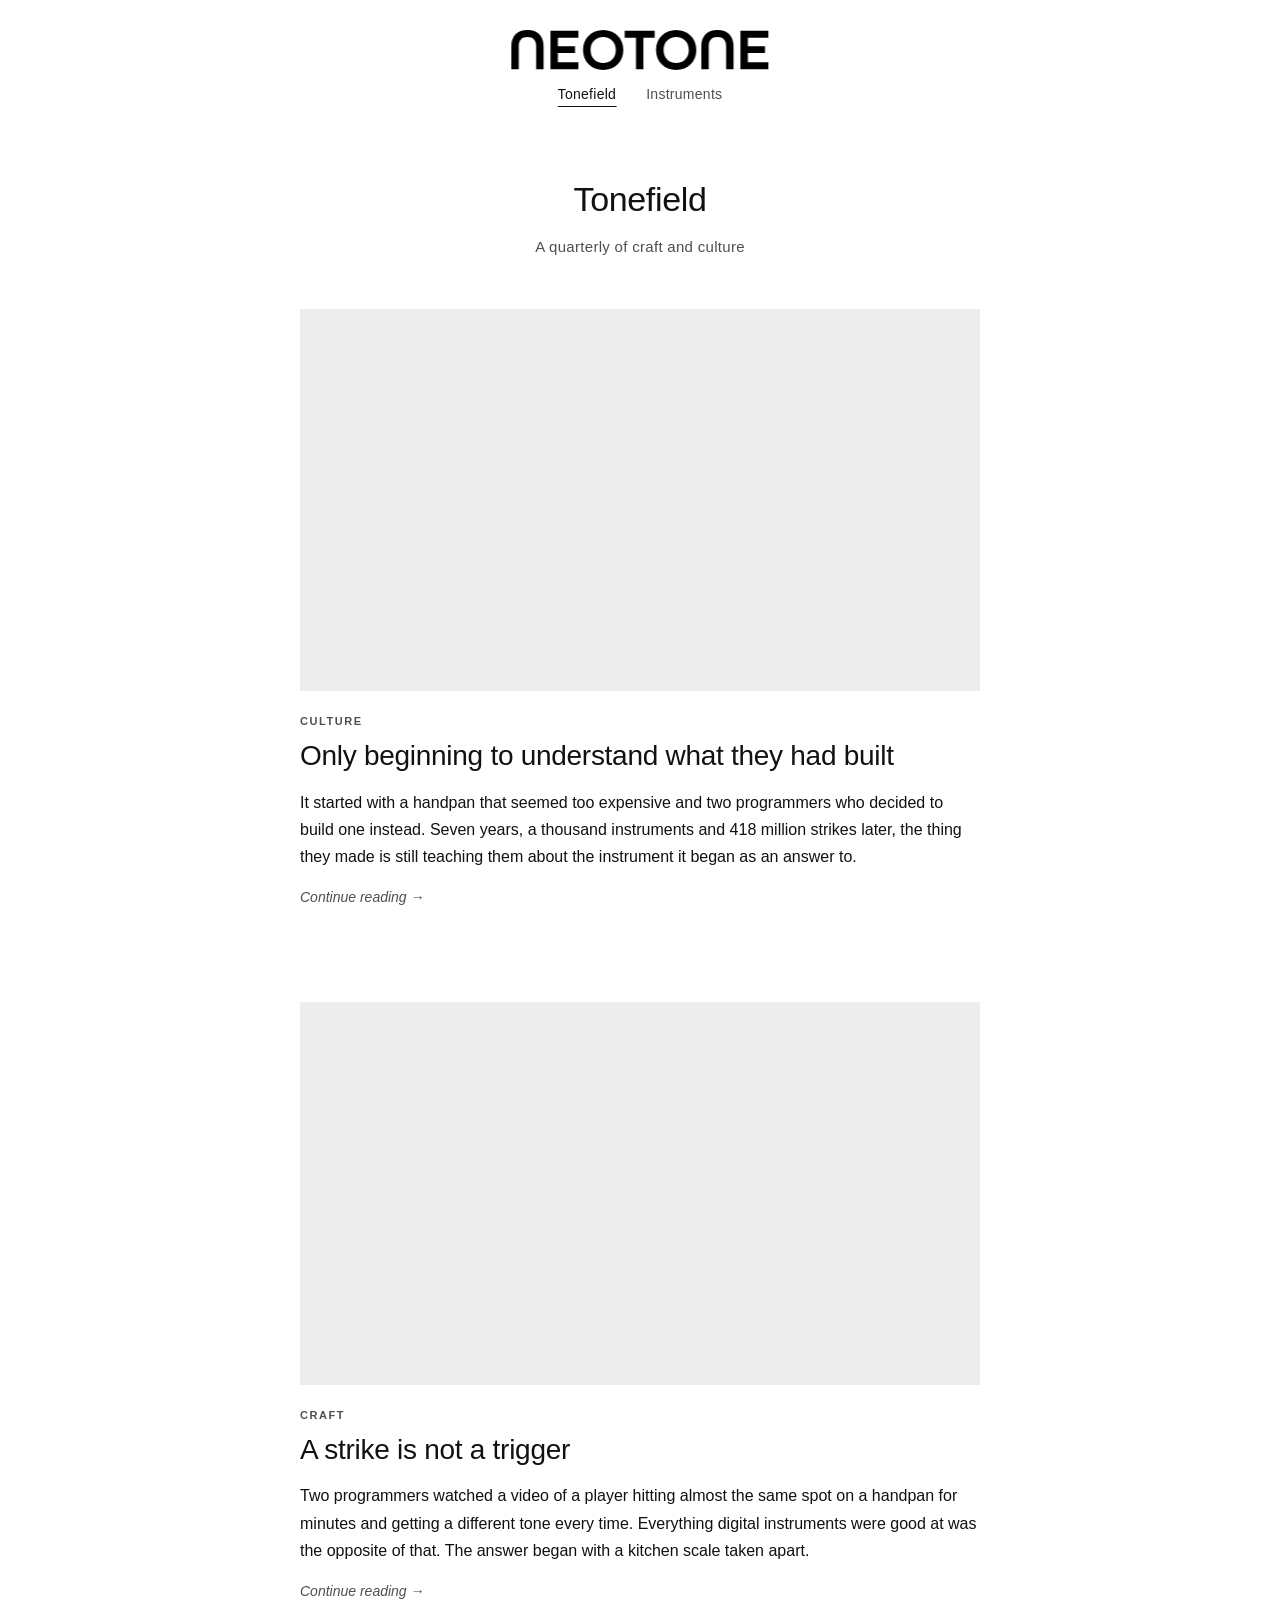
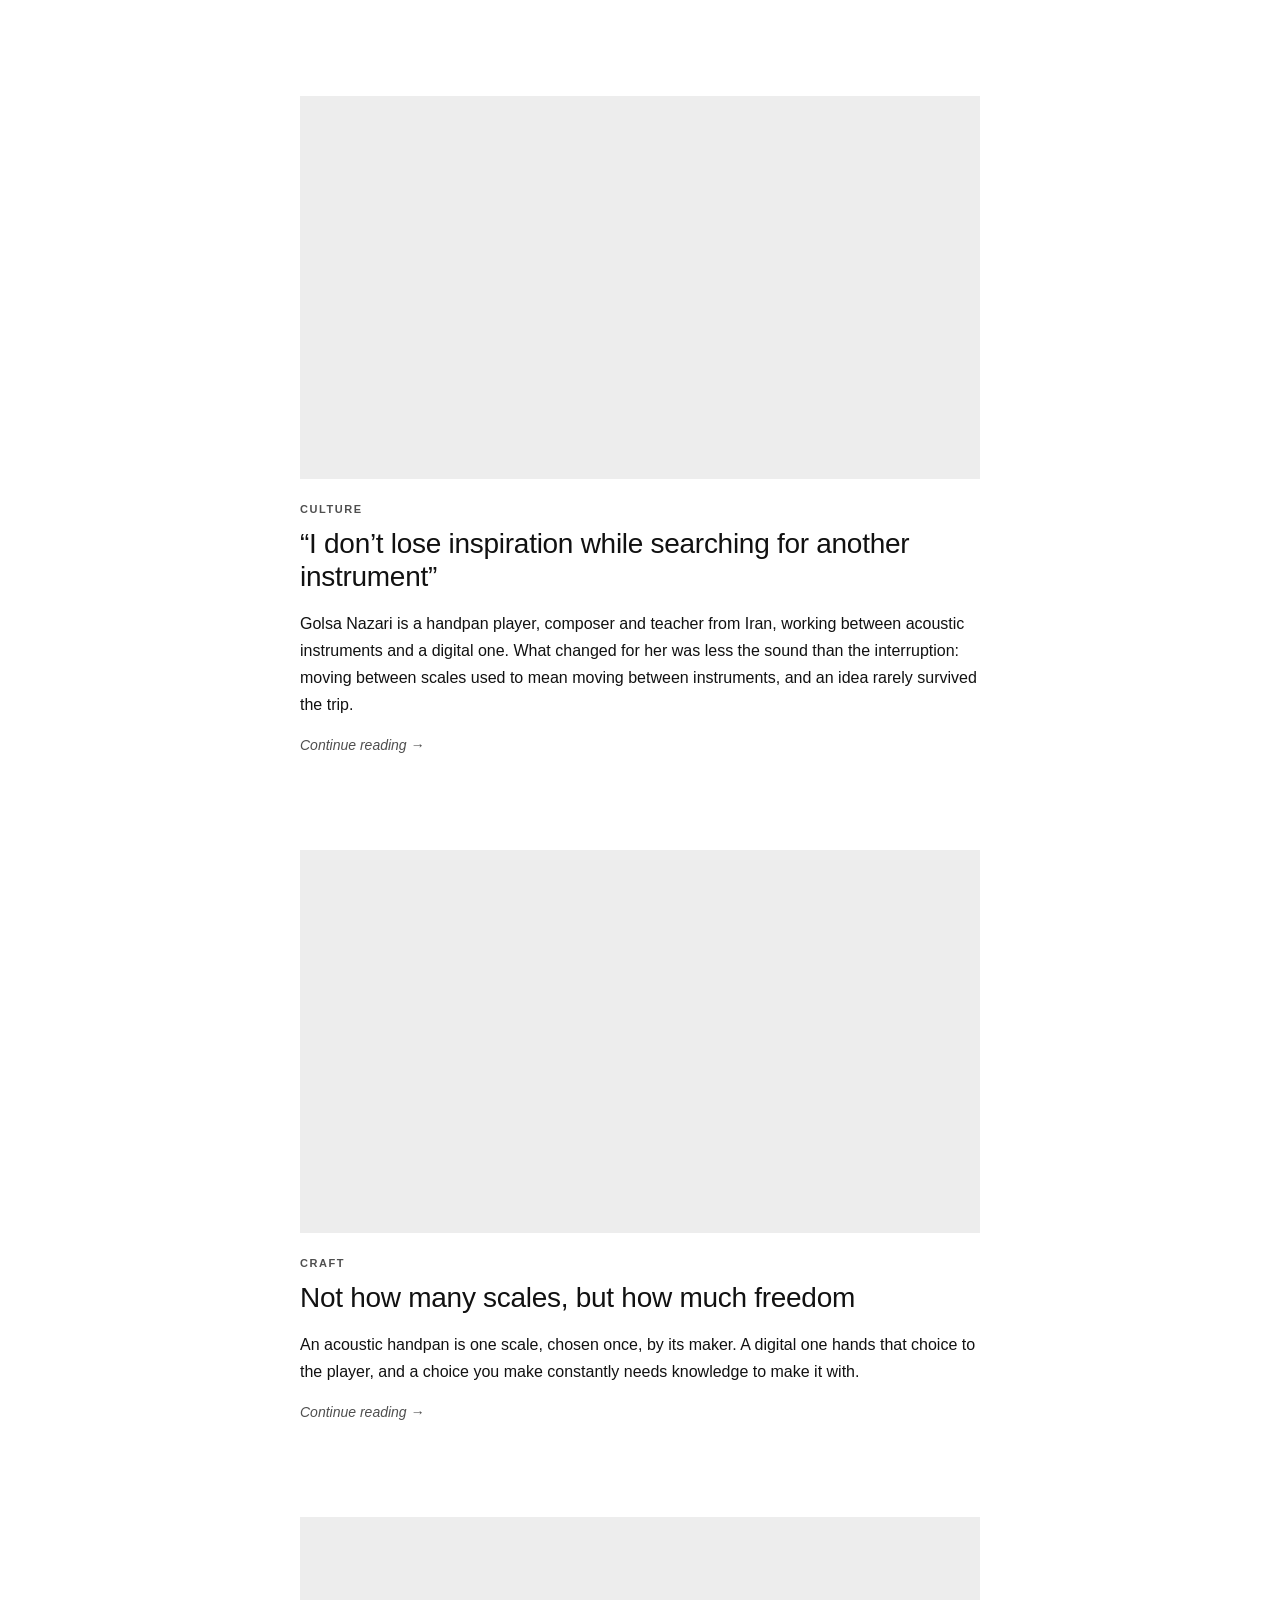
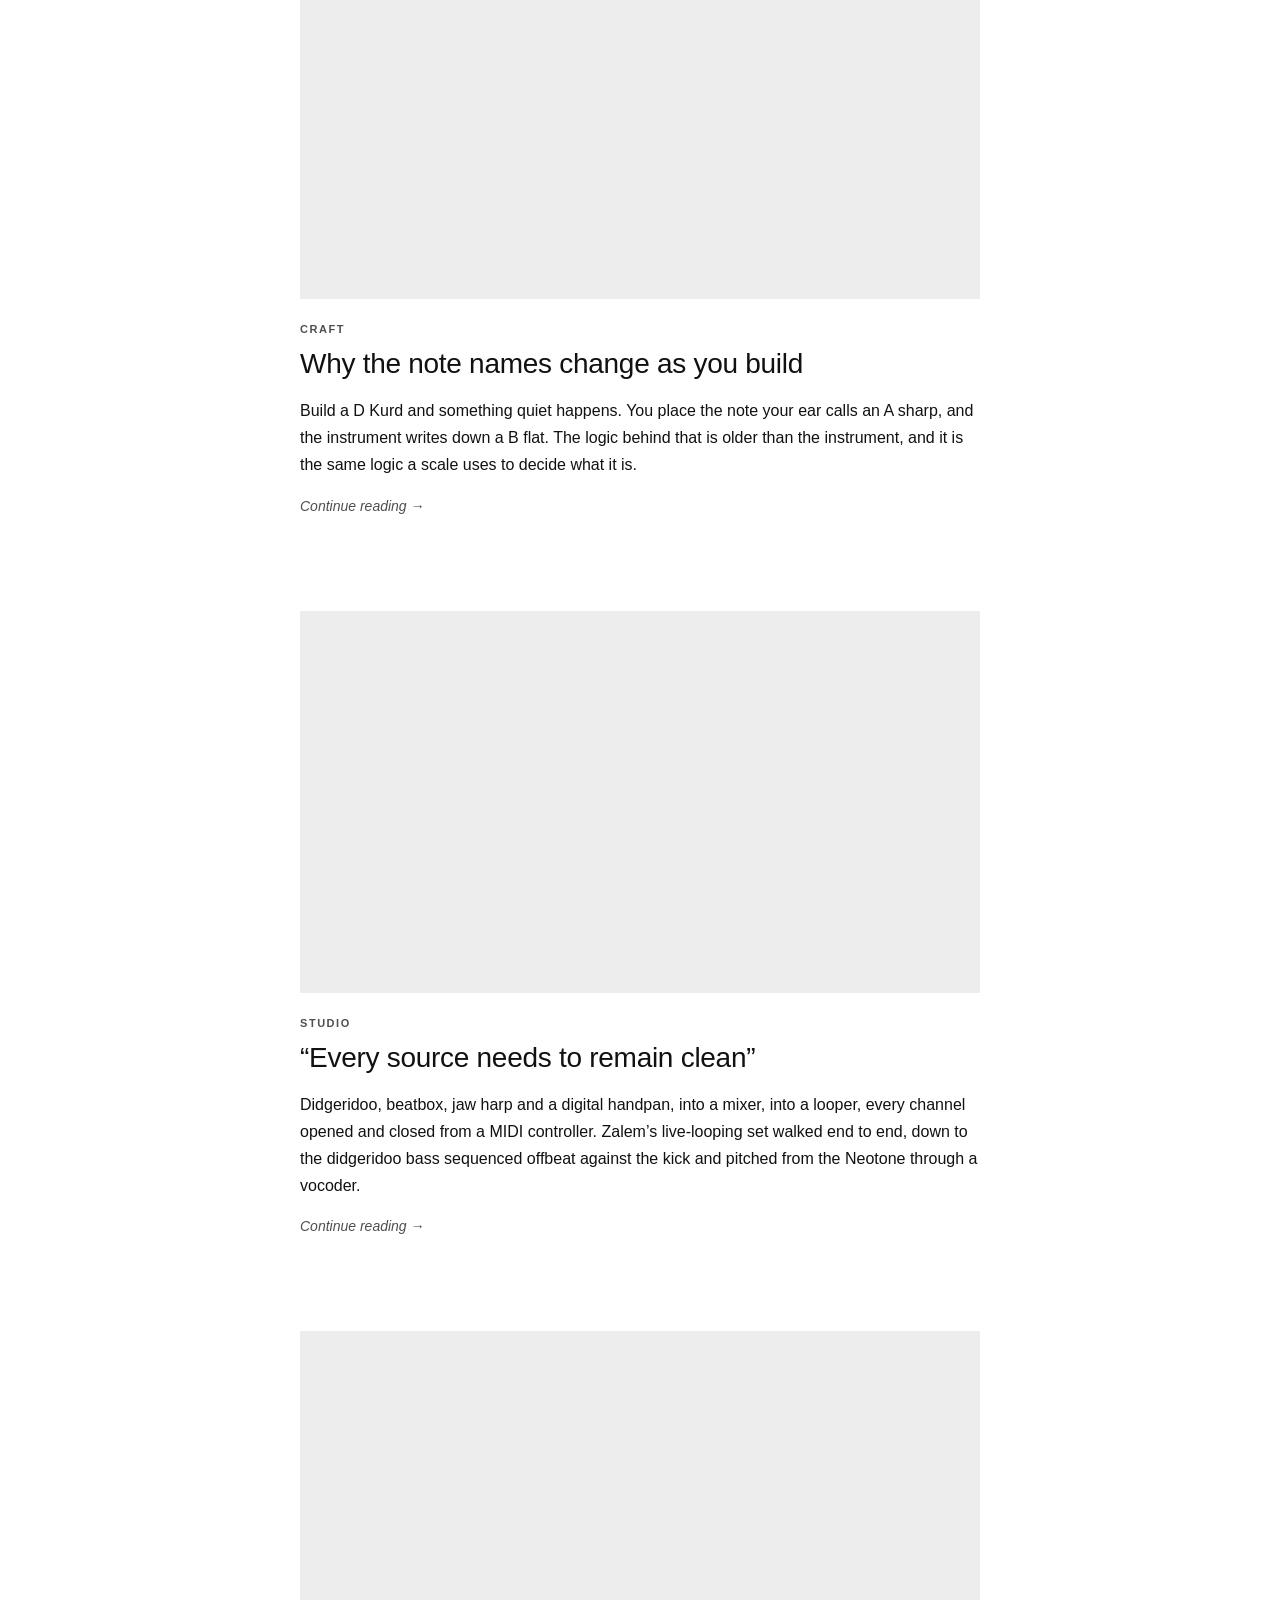
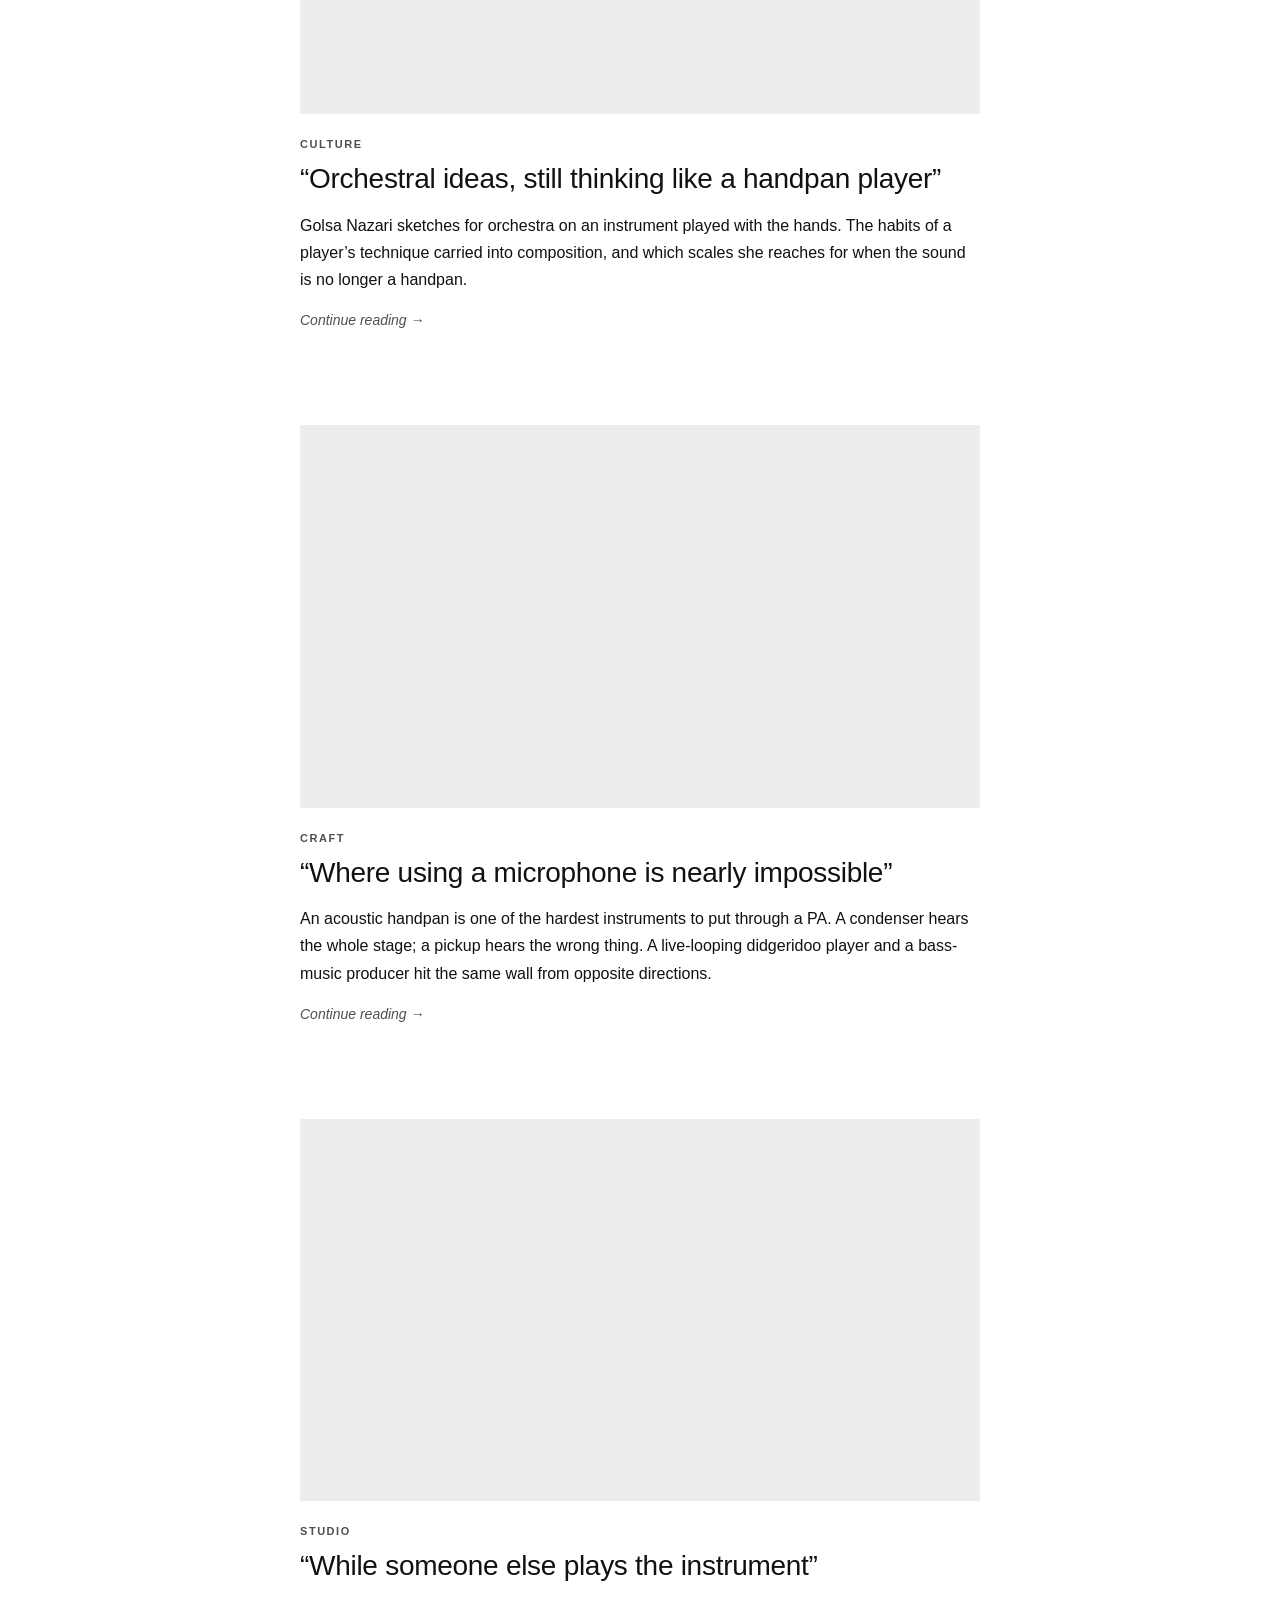
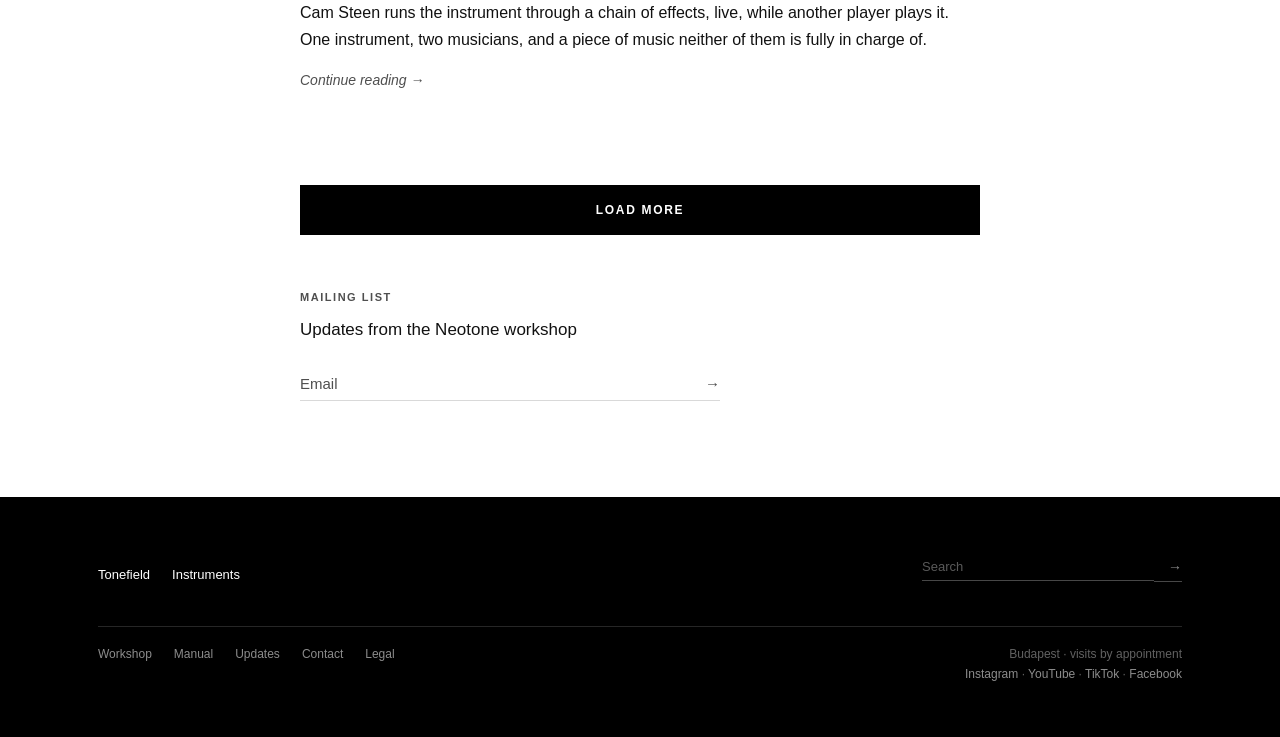
==== index.html @ 0261bd5a "Initial commit" ====
<!DOCTYPE html>
<html lang="en">
<head>
  <meta charset="utf-8">
  <meta name="viewport" content="width=device-width, initial-scale=1">
  <title>Neotone</title>
  <style>
    :root { --ink: #111; --line: #d9d9d9; --muted: #4f4f4f; --green: #2a7a2a; --max: 1180px; }

    *, *::before, *::after { box-sizing: border-box; margin: 0; padding: 0; }
    a { color: inherit; text-decoration: none; }

    body { background: #fff; color: var(--ink); font-family: Arial, Helvetica, sans-serif; }

    /* ---- Masthead ----
       Neotone sits above the sections rather than beside them, which is the
       whole point of v3: the company is the umbrella, and Culture, Instrument
       and Craft are what it consists of.

       Two states. At the top of a page the mark is centred with the sections
       beneath it. Once you scroll, the bar collapses to a single row: small
       mark on the left, sections on the right. The sections stay reachable the
       whole way down, which the v2 nav could not do, since scrolling there
       left only the return. */
    /* ---- Masthead ----
       Fixed height, contents positioned absolutely, and every moving value
       driven by scroll position rather than by a timed transition. The bar is
       therefore never mid-animation: where it sits is a function of how far
       down the page you are. */
    nav {
      position: sticky; top: 0; z-index: 10;
      background: #fff;
      height: 118px;
      /* Clipped left, right and top, open at the bottom. The row travels left as
         you scroll and the items behind the current one go to negative x, which
         would otherwise widen the page. overflow: hidden did that job but also
         cut off the Instruments submenu, which hangs below the bar, and CSS
         cannot clip one axis while leaving the other visible. */
      clip-path: inset(0 0 -320px 0);
    }
    .nav-inner {
      position: relative;
      max-width: var(--max); margin: 0 auto; padding: 0 48px;
      height: 100%;
    }

    .masthead {
      position: absolute; left: 50%; top: 30px;
      transform: translateX(-50%);
      transform-origin: left center;
      cursor: pointer;
      will-change: transform, top;
    }
    .masthead img { height: 40px; width: auto; display: block; }

    /* The row keeps its width the whole way down. Rather than folding items out
       of the flow, which changes the width and makes the target move, the row
       slides until the section you are in reaches the boundary. The others
       travel with it and fade out. */
    .sections {
      position: absolute; left: 50%; top: 86px;
      transform: translateX(-50%);
      display: flex; align-items: baseline;
      will-change: transform, top;
    }
    .sections a {
      font-size: 14px; letter-spacing: 0.02em; color: var(--muted);
      cursor: pointer; margin-left: 30px; white-space: nowrap;
      /* No colour transition. Everything in this bar is a function of scroll
         position, and a 200ms ease made the emphasis lag the scroll. */
    }
    .sections a:first-child { margin-left: 0; }


    .sections a:hover { color: var(--ink); }
    /* Emphasis on where you are: ink rather than grey, with a hairline under
       it. Quiet enough to sit in a centred row of three, clear enough to read
       as a position rather than as a hover state. */
    .sections a {
      padding-bottom: 4px;
      border-bottom: 1px solid transparent;
    }
    .sections a.current {
      color: var(--ink);
      border-bottom-color: var(--ink);
    }

    @media (max-width: 980px) {
      .nav-inner { padding: 0 24px; }
      .sections a { margin-left: 20px; }
    }

    /* Blocks size to their content rather than the viewport. The 115vh height
       came from the original mockup, where each article filled a screen during
       the colour-change scroll; without that mechanic it only pushed the first
       article off the bottom edge, so it read as something still to arrive. */
    .article {
      width: 100%;
      padding: 56px 0;
      display: flex;
      flex-direction: column;
      align-items: center;
      gap: 16px;
    }
    /* Gap between articles only, never before the first, so article one keeps
       its position just below the middle of the viewport on load. Measured in
       vh so the next article is always off the bottom edge and has to be
       scrolled to, whatever the screen height. */
    .article + .article { margin-top: 48vh; }
    /* Adjacent sibling, not :first-of-type: the opening wrapper is also a div,
       so it would claim first-of-type and this would silently match nothing. */
    .opening-wrap + .article { padding-top: 116px; }
    /* Room before the footer, so the last article ends rather than runs into it.
       last-of-type is safe here: the footer is a <footer>, so the final div
       sibling is the last article. */
    .article:last-of-type { padding-bottom: 32vh; }

    .article-label {
      font-family: sans-serif;
      font-size: 96px;
      font-weight: 700;
      color: rgba(0,0,0,0.15);
    }

    .article-title {
      font-family: sans-serif;
      font-size: 20px;
      font-weight: 400;
      color: rgba(0,0,0,0.4);
      letter-spacing: 0.01em;
    }

    /* ---- Footer ----
       Two quiet bands: sections + search, then utility + place. No column
       headings, no dividers beyond a single hairline. Wraps rather than
       needing breakpoints. */
    .site-footer { background: #000; color: #fff; margin-top: 96px; }
    .footer-inner { max-width: var(--max); margin: 0 auto; padding: 56px 48px; }

    /* Top band restates the structure and holds search. The sections repeat the
       bar deliberately: at the bottom of a page a reader is deciding what is
       next, and a list of where they can go is useful even though the same list
       is above. They also give search a left side, so it can sit right at its
       own size rather than spanning the measure. */
    .footer-top {
      display: flex; align-items: flex-end; justify-content: space-between;
      gap: 32px; flex-wrap: wrap;
    }
    .footer-sections { display: flex; align-items: baseline; gap: 22px; flex-wrap: wrap; }
    .footer-sections a {
      font-size: 13px; color: #fff; text-decoration: none; cursor: pointer;
      font-family: Arial, Helvetica, sans-serif;
    }
    .footer-sections a:hover { opacity: 0.55; }

    .footer-search { display: flex; align-items: center; width: 260px; max-width: 100%; }
    .footer-search input {
      flex: 1; min-width: 0; background: none; color: #fff;
      border: none; border-bottom: 1px solid rgba(255,255,255,0.28);
      padding: 6px 0; font-size: 13px; font-family: inherit;
    }
    .footer-search input::placeholder { color: rgba(255,255,255,0.35); }
    .footer-search input:focus { outline: none; border-bottom-color: rgba(255,255,255,0.7); }
    .footer-search button {
      background: none; border: none; border-bottom: 1px solid rgba(255,255,255,0.28);
      color: rgba(255,255,255,0.55); padding: 6px 0 6px 14px;
      font-size: 14px; font-family: inherit; cursor: pointer;
    }
    .footer-search button:hover { color: #fff; }

    .footer-band {
      display: flex; align-items: flex-start; justify-content: space-between;
      gap: 20px 32px; flex-wrap: wrap;
      margin-top: 44px; padding-top: 20px;
      border-top: 1px solid rgba(255,255,255,0.15);
    }

    .footer-utility { display: flex; flex-wrap: wrap; gap: 8px 22px; }
    .footer-utility a { font-size: 12px; color: rgba(255,255,255,0.55); text-decoration: none; cursor: pointer; font-family: Arial, Helvetica, sans-serif; }
    .footer-utility a:hover { color: #fff; }

    .footer-place { display: flex; flex-direction: column; align-items: flex-start; gap: 6px; }
    @media (min-width: 981px) { .footer-place { align-items: flex-end; text-align: right; } }
    .footer-meta { margin: 0; font-size: 12px; color: rgba(255,255,255,0.38); font-family: Arial, Helvetica, sans-serif; }
    .footer-social a { color: rgba(255,255,255,0.55); cursor: pointer; }
    .footer-social a:hover { color: #fff; }

    /* ---- Page opening ----
       Every page opens with one centred statement of what it is for, with the
       section's own name inside that sentence rather than above it as a
       heading. The nav already names the page, so a headline only repeats it.
       Same gesture on every page, so the whole site reads as written. */
    /* Entry fade sits on the wrapper, not the heading. The animation uses
       fill: both, so its final opacity keeps applying and would override the
       scroll fade below. Two elements, two opacities, composed by the browser. */
    .opening-wrap { animation: opening-in 760ms ease 140ms both; }
    @keyframes opening-in {
      from { opacity: 0; }
      to   { opacity: 1; }
    }
    .opening {
      max-width: 720px; margin-left: auto; margin-right: auto;
      padding: 64px 0 52px; text-align: center;
      font-size: 21px; font-weight: 400; line-height: 1.7; color: var(--ink);
    }
    .opening-name { font-size: 34px; line-height: 1; letter-spacing: -0.01em; white-space: nowrap; }
    .opening-sub { display: block; margin-top: 14px; font-size: 15px; line-height: 1.4; color: var(--muted); letter-spacing: 0.02em; }
    @media (prefers-reduced-motion: reduce) {
      .opening-wrap { animation: none; }
    }

    /* ---- Container feed ----
       Previews, not cards. You read a little in place and may watch something
       before deciding to open the piece. Because a preview can carry media, the
       block itself is not a link: clicking a video has to play it. The title is
       the target, with a quiet continue link at the end. This amends principle
       14, which assumes a block with nothing interactive inside it. */
    /* No opening line here: the masthead names Neotone and the pieces say what it is,
   so the feed itself opens the page and carries the entry fade. */
    .feed { max-width: var(--max); margin: 0 auto; padding: 0 48px 0;
            animation: opening-in 760ms ease 140ms both; }
    @media (prefers-reduced-motion: reduce) { .feed { animation: none; } }
    .feed-item { max-width: 680px; margin: 0 auto; scroll-margin-top: 140px; }
    .feed-item + .feed-item { margin-top: 96px; }
    /* Every piece is built the same way: image, kicker, title, excerpt, link,
       at the same size, with the same gap. The lead and second carry classes
       for the editorial rule that the first two show one register each, and
       nothing else distinguishes them. Earlier versions gave the lead a wider
       image and put the second's image below its text to force both titles
       into a 900px viewport; together they made the feed read as three
       different layouts. Uniform wins. On a 900px screen the second piece's
       kicker sits at the edge; its title is inside the first screen on
       anything taller. */
    .feed-media { width: 100%; aspect-ratio: 16 / 9; background: #ededed; margin-bottom: 24px; }
    .feed-kicker {
      display: block; margin-bottom: 12px;
      font-size: 11px; font-weight: 700; text-transform: uppercase;
      letter-spacing: 0.14em; color: var(--muted);
    }
    .feed-title { margin: 0 0 16px; font-size: 28px; font-weight: 400; line-height: 1.2; letter-spacing: -0.01em; }
    .feed-title a:hover { color: var(--muted); }
    .feed-excerpt { margin: 0 0 18px; font-size: 16px; line-height: 1.7; }
    .feed-more { font-size: 14px; font-style: italic; color: var(--muted); }
    .feed-more:hover { color: var(--ink); text-decoration: underline; }
    @media (max-width: 980px) { .feed { padding: 0 24px 0; } .feed-title { font-size: 24px; } }

    /* ---- End of feed ----
       Load more, then subscribe. Load more continues the reading; subscribing
       is what you do once you have decided to stop, so putting the field first
       would interrupt a reader who is still going. When the feed eventually
       runs out the button goes and subscribe becomes the terminus, with nothing
       rearranged.

       The bar is the only solid black in the white part of the page, so it
       reads as the end of the run and rhymes with the footer arriving under it.
       Sits well below the last piece and close to the footer, so scrolling to
       it feels like reaching the end rather than finding another section. */
    .feed-end { max-width: var(--max); margin: 96px auto 0; padding: 0 48px; }
    @media (max-width: 980px) { .feed-end { margin-top: 80px; padding: 0 24px; } }
    .feed-end-inner { max-width: 680px; margin: 0 auto; }

    .load-more {
      display: block; width: 100%; background: #000; color: #fff;
      border: none; padding: 18px 0; cursor: pointer;
      font-family: inherit; font-size: 12px; font-weight: 700;
      text-transform: uppercase; letter-spacing: 0.14em;
    }
    .load-more:hover { background: #222; }

    /* ---- Subscribe ----
       Not Tonefield: that is a publication, and this is a notice board. Not
       "stay in touch" either, which promises a relationship from a company that
       will write four times a year. Updates says plainly what it is, the same
       move as "Budapest · visits by appointment". */
    .subscribe { margin-top: 56px; }
    .subscribe-label {
      display: block; margin-bottom: 12px;
      font-size: 11px; font-weight: 700; text-transform: uppercase;
      letter-spacing: 0.14em; color: var(--muted);
    }
    .subscribe p { margin: 0 0 22px; font-size: 17px; line-height: 1.75; }
    .subscribe-archive { color: var(--muted); border-bottom: 1px solid var(--line); }
    .subscribe-archive:hover { color: var(--ink); border-bottom-color: var(--ink); }
    .subscribe-form { display: flex; align-items: center; max-width: 420px; }
    .subscribe-form input {
      flex: 1; min-width: 0; background: none; color: var(--ink);
      border: none; border-bottom: 1px solid var(--line);
      padding: 8px 0; font-size: 15px; font-family: inherit;
    }
    .subscribe-form input::placeholder { color: var(--muted); }
    .subscribe-form input:focus { outline: none; border-bottom-color: var(--ink); }
    .subscribe-form button {
      background: none; border: none; border-bottom: 1px solid var(--line);
      color: var(--muted); padding: 8px 0 8px 16px;
      font-size: 15px; font-family: inherit; cursor: pointer;
    }
    .subscribe-form button:hover { color: var(--ink); }
  </style>
</head>
<body>

  <nav>
    <div class="nav-inner">
      <div class="masthead" role="presentation"><img src="media/wordmark/neotone.svg" alt="Neotone"></div>
      <div class="sections">
        <a href="index.html" data-section="tonefield">Tonefield</a>
        <a href="instrument.html" data-section="instruments">Instruments</a>
      </div>
    </div>
  </nav>

  <!-- Tonefield. One feed, two registers, the kicker tells you which. The
       running order is editorial: the first screen shows a craft piece and a
       culture piece together, so a reader of either kind sees their own.
       Every entry below is a piece genuinely in progress, sourced from the
       1000th-instrument draft, the artist interviews, and the manual's third
       register. Titles are working titles. -->
  <!-- Opening. Same shape as the instrument page's: the name large, the
       sentence plain. Tonefield is a coined word and this is where it gets its
       meaning. Craft and culture are the two registers, named once here and
       then carried by the kickers. -->
  <div class="opening-wrap">
    <h1 class="opening"><span class="opening-name">Tonefield</span><span class="opening-sub">A quarterly of craft and culture</span></h1>
  </div>

  <div class="feed">

      <article class="feed-item lead" id="only-beginning">
        <div class="feed-media"></div>
        <span class="feed-kicker">Culture</span>
        <h2 class="feed-title"><a href="#" onclick="pieceLink(event)">Only beginning to understand what they had built</a></h2>
        <p class="feed-excerpt">It started with a handpan that seemed too expensive and two programmers who decided to build one instead. Seven years, a thousand instruments and 418 million strikes later, the thing they made is still teaching them about the instrument it began as an answer to.</p>
        <a class="feed-more" href="#" onclick="pieceLink(event)">Continue reading &rarr;</a>
      </article>

      <article class="feed-item second" id="strike-not-trigger">
        <div class="feed-media"></div>
        <span class="feed-kicker">Craft</span>
        <h2 class="feed-title"><a href="#" onclick="pieceLink(event)">A strike is not a trigger</a></h2>
        <p class="feed-excerpt">Two programmers watched a video of a player hitting almost the same spot on a handpan for minutes and getting a different tone every time. Everything digital instruments were good at was the opposite of that. The answer began with a kitchen scale taken apart.</p>
        <a class="feed-more" href="#" onclick="pieceLink(event)">Continue reading &rarr;</a>
      </article>

      <article class="feed-item" id="golsa-nazari">
        <div class="feed-media"></div>
        <span class="feed-kicker">Culture</span>
        <h2 class="feed-title"><a href="neotone-golsa-nazari.html">&ldquo;I don&rsquo;t lose inspiration while searching for another instrument&rdquo;</a></h2>
        <p class="feed-excerpt">Golsa Nazari is a handpan player, composer and teacher from Iran, working between acoustic instruments and a digital one. What changed for her was less the sound than the interruption: moving between scales used to mean moving between instruments, and an idea rarely survived the trip.</p>
        <a class="feed-more" href="neotone-golsa-nazari.html">Continue reading &rarr;</a>
      </article>

      <article class="feed-item" id="how-much-freedom">
        <div class="feed-media"></div>
        <span class="feed-kicker">Craft</span>
        <h2 class="feed-title"><a href="#" onclick="pieceLink(event)">Not how many scales, but how much freedom</a></h2>
        <p class="feed-excerpt">An acoustic handpan is one scale, chosen once, by its maker. A digital one hands that choice to the player, and a choice you make constantly needs knowledge to make it with.</p>
        <a class="feed-more" href="#" onclick="pieceLink(event)">Continue reading &rarr;</a>
      </article>

      <article class="feed-item" id="note-names">
        <div class="feed-media"></div>
        <span class="feed-kicker">Craft</span>
        <h2 class="feed-title"><a href="neos-note-names.html">Why the note names change as you build</a></h2>
        <p class="feed-excerpt">Build a D Kurd and something quiet happens. You place the note your ear calls an A sharp, and the instrument writes down a B flat. The logic behind that is older than the instrument, and it is the same logic a scale uses to decide what it is.</p>
        <a class="feed-more" href="neos-note-names.html">Continue reading &rarr;</a>
      </article>

      <article class="feed-item" id="every-source-clean">
        <div class="feed-media"></div>
        <span class="feed-kicker">Studio</span>
        <h2 class="feed-title"><a href="#" onclick="pieceLink(event)">&ldquo;Every source needs to remain clean&rdquo;</a></h2>
        <p class="feed-excerpt">Didgeridoo, beatbox, jaw harp and a digital handpan, into a mixer, into a looper, every channel opened and closed from a MIDI controller. Zalem&rsquo;s live-looping set walked end to end, down to the didgeridoo bass sequenced offbeat against the kick and pitched from the Neotone through a vocoder.</p>
        <a class="feed-more" href="#" onclick="pieceLink(event)">Continue reading &rarr;</a>
      </article>

      <article class="feed-item" id="orchestral-ideas">
        <div class="feed-media"></div>
        <span class="feed-kicker">Culture</span>
        <h2 class="feed-title"><a href="#" onclick="pieceLink(event)">&ldquo;Orchestral ideas, still thinking like a handpan player&rdquo;</a></h2>
        <p class="feed-excerpt">Golsa Nazari sketches for orchestra on an instrument played with the hands. The habits of a player&rsquo;s technique carried into composition, and which scales she reaches for when the sound is no longer a handpan.</p>
        <a class="feed-more" href="#" onclick="pieceLink(event)">Continue reading &rarr;</a>
      </article>

      <article class="feed-item" id="loud-room">
        <div class="feed-media"></div>
        <span class="feed-kicker">Craft</span>
        <h2 class="feed-title"><a href="#" onclick="pieceLink(event)">&ldquo;Where using a microphone is nearly impossible&rdquo;</a></h2>
        <p class="feed-excerpt">An acoustic handpan is one of the hardest instruments to put through a PA. A condenser hears the whole stage; a pickup hears the wrong thing. A live-looping didgeridoo player and a bass-music producer hit the same wall from opposite directions.</p>
        <a class="feed-more" href="#" onclick="pieceLink(event)">Continue reading &rarr;</a>
      </article>

      <article class="feed-item" id="two-players">
        <div class="feed-media"></div>
        <span class="feed-kicker">Studio</span>
        <h2 class="feed-title"><a href="#" onclick="pieceLink(event)">&ldquo;While someone else plays the instrument&rdquo;</a></h2>
        <p class="feed-excerpt">Cam Steen runs the instrument through a chain of effects, live, while another player plays it. One instrument, two musicians, and a piece of music neither of them is fully in charge of.</p>
        <a class="feed-more" href="#" onclick="pieceLink(event)">Continue reading &rarr;</a>
      </article>

  </div>

  <div class="feed-end">
    <div class="feed-end-inner">

      <button class="load-more" onclick="loadMore()">Load more</button>

      <div class="subscribe">
        <span class="subscribe-label">Mailing list</span>
        <p>Updates from the Neotone workshop</p>
        <form class="subscribe-form" onsubmit="handleSubscribe(event)">
          <input type="email" placeholder="Email" required />
          <button type="submit" aria-label="Subscribe">&rarr;</button>
        </form>
      </div>

    </div>
  </div>

  <footer class="site-footer">
    <div class="footer-inner">

      <div class="footer-top">
        <div class="footer-sections">
          <a href="index.html">Tonefield</a>
          <a href="instrument.html">Instruments</a>
        </div>
        <form class="footer-search" onsubmit="handleSearch(event)">
          <input type="search" placeholder="Search" />
          <button type="submit" aria-label="Search">&rarr;</button>
        </form>
      </div>

      <div class="footer-band">
        <div class="footer-utility">
          <a onclick="utilityLink(\'Workshop\')">Workshop</a>
          <a href="manual.html">Manual</a>
          <a href="updates.html">Updates</a>
          <a onclick="utilityLink('Contact')">Contact</a>
          <a href="legal.html">Legal</a>
        </div>
        <div class="footer-place">
          <p class="footer-meta">Budapest &middot; visits by appointment</p>
          <p class="footer-meta footer-social">
            <a onclick="socialLink('Instagram')">Instagram</a> &middot;
            <a onclick="socialLink('YouTube')">YouTube</a> &middot;
            <a onclick="socialLink('TikTok')">TikTok</a> &middot;
            <a onclick="socialLink('Facebook')">Facebook</a>
          </p>
        </div>
      </div>

    </div>
  </footer>

  <script>
    /* ---- Masthead ----
       SECTION is which of the three this page belongs to, empty on pages that
       belong to none. It marks the current section. With the sections on screen
       the whole way down there is nothing to return from, which removes most of
       the machinery v2 needed. */
    const SECTION = 'tonefield';

    const nav      = document.querySelector('nav');
    const navInner = document.querySelector('.nav-inner');
    const masthead = document.querySelector('.masthead');
    const sections = document.querySelector('.sections');
    const links    = [...document.querySelectorAll('.sections a')];

    /* The section this page belongs to is marked from the first frame. Pages
       belonging to no section, legal for instance, mark nothing. */
    const current = links.find(a => a.dataset.section === SECTION);
    if (current) current.classList.add('current');

    /* Two overlapping ranges. The sections you are not in fade first and
       slowly; the pair travels left over a longer distance, so the move reads
       as deliberate and stays tied to the scroll rather than snapping. */
    const FADE_FROM  = 20,  FADE_TO  = 220;
    const SHIFT_FROM = 60,  SHIFT_TO = 460;
    const MARK_TOP   = [30, 22];
    const SECT_TOP   = [86, 62];
    const MARK_SCALE = [1, 0.55];

    let markShift = null;
    const selNav = document.getElementById('sel-nav');


    /* Measured with the bar at rest, so the numbers are the distance from where
       each element sits when centred to the content boundary. Remeasured once
       the wordmark has loaded, since an image with no width measures wrong. */
    function measure() {
      const style = getComputedStyle(navInner);
      const contentLeft = navInner.getBoundingClientRect().left + parseFloat(style.paddingLeft);
      const rest = el => {
        const prev = el.style.transform;
        el.style.transform = 'translateX(-50%)';
        const left = el.getBoundingClientRect().left;
        el.style.transform = prev;
        return left;
      };
      markShift = Math.round(contentLeft - rest(masthead));
      /* offsetLeft on a link is measured inside .sections, which is its offset
         parent, so it is added to the row's own left rather than compared with
         it. Both targets are the same content boundary, which is what puts the
         mark and the section you are in on one left edge. */

    }

    const ramp = (y, a, b) => Math.min(Math.max((y - a) / (b - a), 0), 1);
    const lerp = (r, t) => r[0] + (r[1] - r[0]) * t;

    /* The ramps are scaled to the page. On a short page, a placeholder or an
       empty checkout, there is not enough scroll to travel the full distance,
       and the bar would stop part way. Scaling the ranges to the available
       scroll means the collapse always completes by the bottom, however far
       the bottom is. */
    function scrollRange() {
      return Math.max(document.documentElement.scrollHeight - window.innerHeight, 0);
    }

    function updateNav() {
      if (markShift === null) measure();
      const y = window.scrollY;
      const k = Math.min(1, scrollRange() / SHIFT_TO) || 1;
      const fade  = ramp(y, FADE_FROM * k, FADE_TO * k);
      const shift = ramp(y, SHIFT_FROM * k, SHIFT_TO * k);

      masthead.style.top = lerp(MARK_TOP, shift) + 'px';
      masthead.style.transform =
        'translateX(calc(-50% + ' + (markShift * shift) + 'px)) scale(' + lerp(MARK_SCALE, shift) + ')';

      sections.style.top = lerp(SECT_TOP, shift) + 'px';

      /* Selection sits at the right of the row, level with the section names,
         and stays through the collapse: it is an affordance, not a section. */
      if (selNav) selNav.style.top = lerp(SECT_TOP, shift) + 'px';

      /* Every section fades, the current one included. Collapsed, the bar is
         the name alone: present, and a way back to the menu. The page says
         where you are; the bar does not have to. */
      links.forEach(a => {
        a.style.opacity = String(1 - fade);
        a.style.pointerEvents = fade > 0.9 ? 'none' : '';
      });


    }

    /* Once the bar has moved, the mark reopens it. At rest it goes to the
       front, which is what it says. */
    /* Collapsed, the bar is a label rather than a menu: the two sections you are
       not in are invisible and take no clicks. Anywhere in the bar reopens it,
       so reaching for a section name that is not there does something sensible
       instead of nothing. The section you are in still behaves as a link. */
    /* Collapsed, the bar is a label rather than a menu, and anywhere in it
       reopens the bar. The section you are in behaves exactly as the mark does,
       because at that point the two are halves of one label and clicking either
       should do the same thing. */
    nav.addEventListener('click', e => {
      const own = e.target.closest('.sections a[data-section="' + SECTION + '"]');
      if (own) {
        e.preventDefault();
        if (window.scrollY > 0) window.scrollTo({ top: 0, behavior: 'smooth' });
        return;
      }
      if (window.scrollY <= SHIFT_FROM) return;
      e.preventDefault();
      window.scrollTo({ top: 0, behavior: 'smooth' });
    });

    function remeasure() { markShift = null; updateNav(); }
    window.addEventListener('resize', remeasure);
    window.addEventListener('load', remeasure);
    document.querySelectorAll('nav img').forEach(img => {
      if (!img.complete) img.addEventListener('load', remeasure, { once: true });
    });



    window.addEventListener('scroll', updateNav, { passive: true });
    updateNav();

    /* ---- Footer ---- */

    /* A notice board, not a newsletter, and not the Tonefield subscription:
       that is a publication and would be its own list. Nothing on One, where an
       email field beside a five-figure order reads as a lead form. */
    function handleSubscribe(e) {
      e.preventDefault();
      const value = e.target.querySelector('input').value;
      alert("Mailing list sign-up. Not wired up yet.");
      e.target.reset();
    }

    function loadMore() {
      alert("Loads the next pieces. Not mocked up yet.");
    }

    /* Footer section links rise before they leave. At the bottom of a page the
       bar is collapsed to a label, so navigating straight away would cut to a
       page with the menu already open. Scrolling up first lets it unfold on the
       way out, and the next page then opens in the state you left this one in.

       The interval watches for the scroll to land; the timeout fires the
       navigation regardless, covering smooth scrolling being disabled or
       interrupted, so the link can never become a dead end. */
    function scrollToTopThen(after) {
      if (window.scrollY < 4) { if (after) after(); return; }
      let gone = false;
      const go = () => { if (!gone) { gone = true; if (after) after(); } };
      window.scrollTo({ top: 0, behavior: 'smooth' });
      const watch = setInterval(() => {
        if (window.scrollY < 4) { clearInterval(watch); setTimeout(go, 160); }
      }, 50);
      setTimeout(() => { clearInterval(watch); go(); }, 1200);
    }

    document.querySelectorAll('.footer-sections a').forEach(link => {
      link.addEventListener('click', e => {
        e.preventDefault();
        const href = link.getAttribute('href');
        const here = location.pathname.split('/').pop() || 'index.html';
        /* Already here: just go back to the top and let the bar reopen. */
        if (href === here) { scrollToTopThen(null); return; }
        scrollToTopThen(() => { window.location.href = href; });
      });
    });

    function pieceLink(e) {
      e.preventDefault();
      alert("Piece not drafted yet.");
    }

    function handleSearch(e) {
      e.preventDefault();
      alert("Site search. Not mocked up yet.");
    }
    /* Outbound, so they leave the site rather than routing through it. Wired as
       alerts here because the accounts are not linked yet. */
    function socialLink(name) {
      alert("Neotone on " + name + ". External link, not wired up yet.");
    }

    function utilityLink(name) {
      alert(name === 'Workshop'
        ? "Workshop: the people and the production process. Not mocked up yet."
        : name + " page. Not mocked up yet.");
    }



    /* ---- Scroll restoration ----
       Opening a piece stores the container's position. The article's masthead
       return sets a flag naming this page, and only that flag triggers a
       restore, so arriving fresh from the nav still lands at the top. */
    if ('scrollRestoration' in history) history.scrollRestoration = 'manual';
    const SCROLL_KEY = 'neotone_scroll_' + SECTION;
    const RESTORE_KEY = 'neotone_restore';

    document.querySelectorAll('.feed-item a[href]').forEach(a => {
      const href = a.getAttribute('href');
      if (!href || href === '#') return;
      a.addEventListener('click', () => {
        sessionStorage.setItem(SCROLL_KEY, String(Math.round(window.scrollY)));
      });
    });

    if (sessionStorage.getItem(RESTORE_KEY) === SECTION) {
      const y = parseFloat(sessionStorage.getItem(SCROLL_KEY) || '0');
      if (y > 0) {
        // immediately, because this script runs after layout; the frame after is
        // only a re-apply in case late content shifts the page under us
        window.scrollTo(0, y);
        requestAnimationFrame(() => { window.scrollTo(0, y); updateNav(); });
      }
      sessionStorage.removeItem(RESTORE_KEY);
    }

  </script>

</body>
</html>
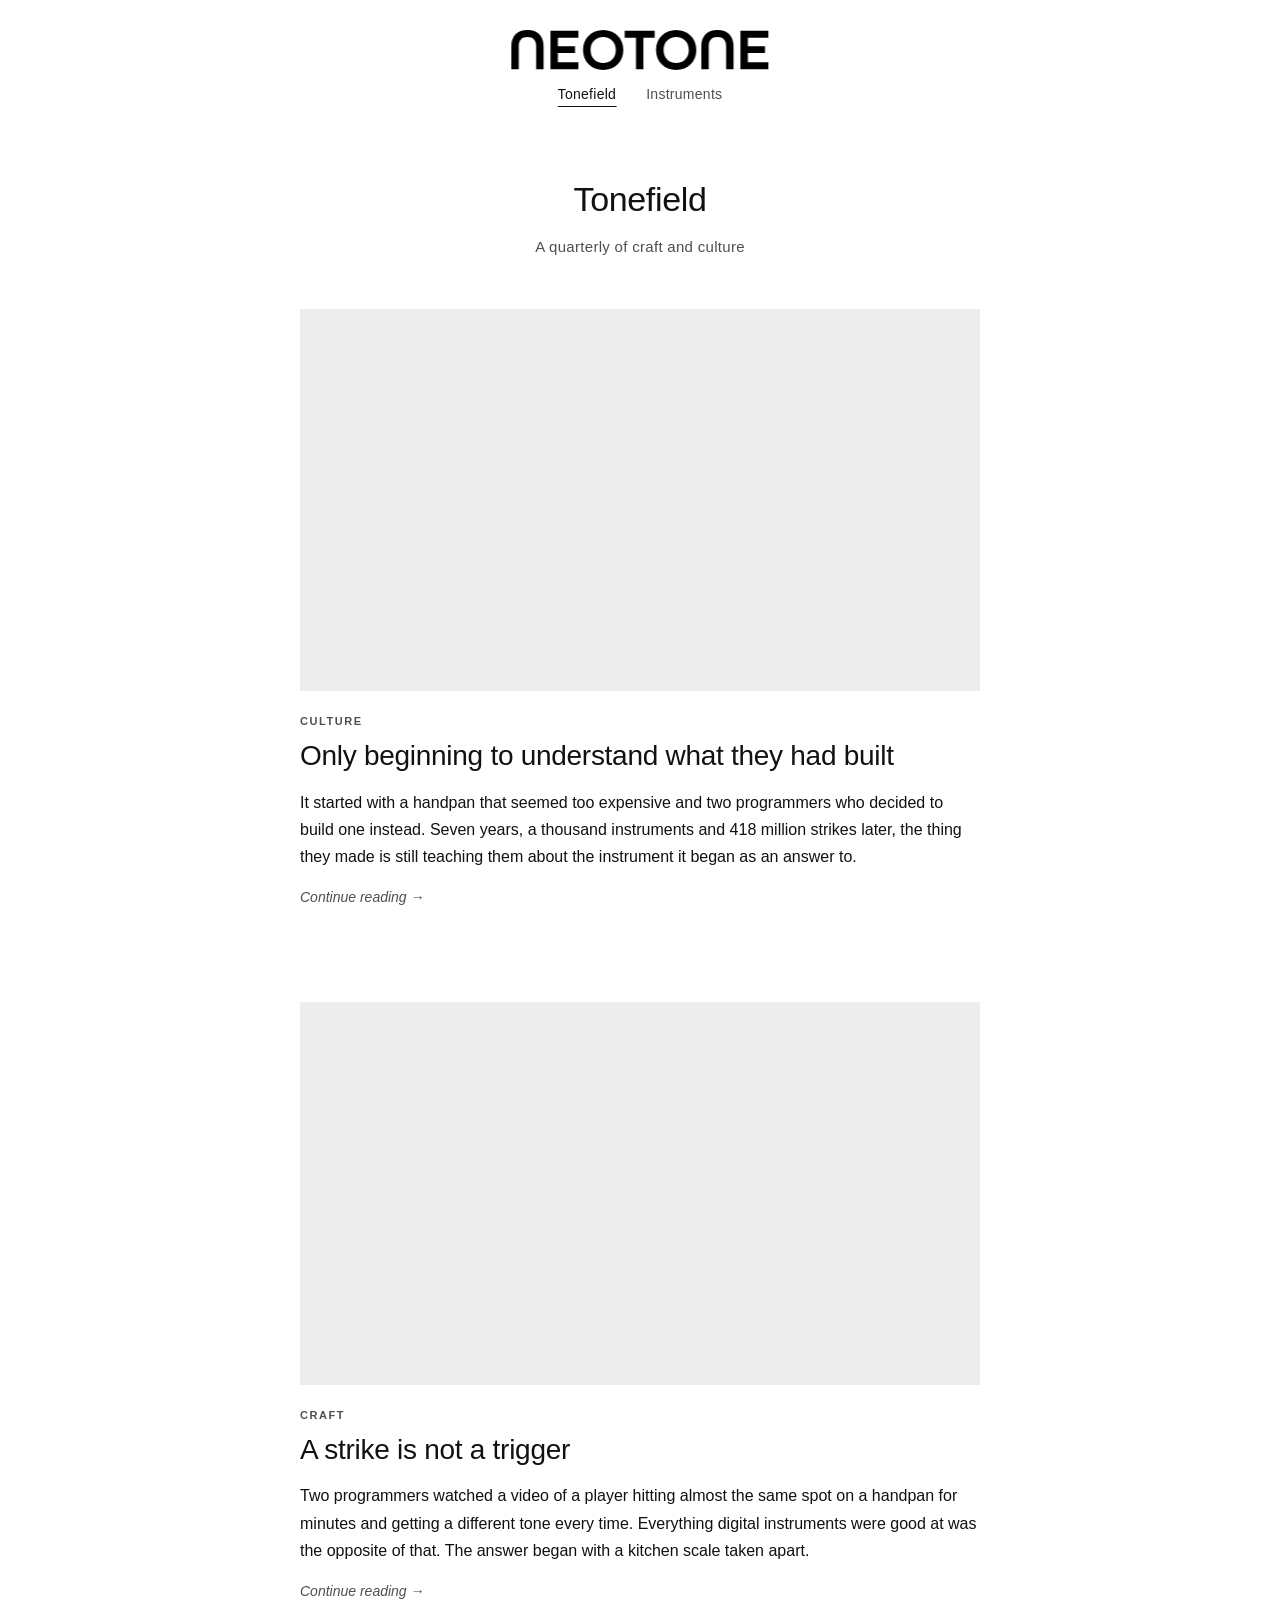
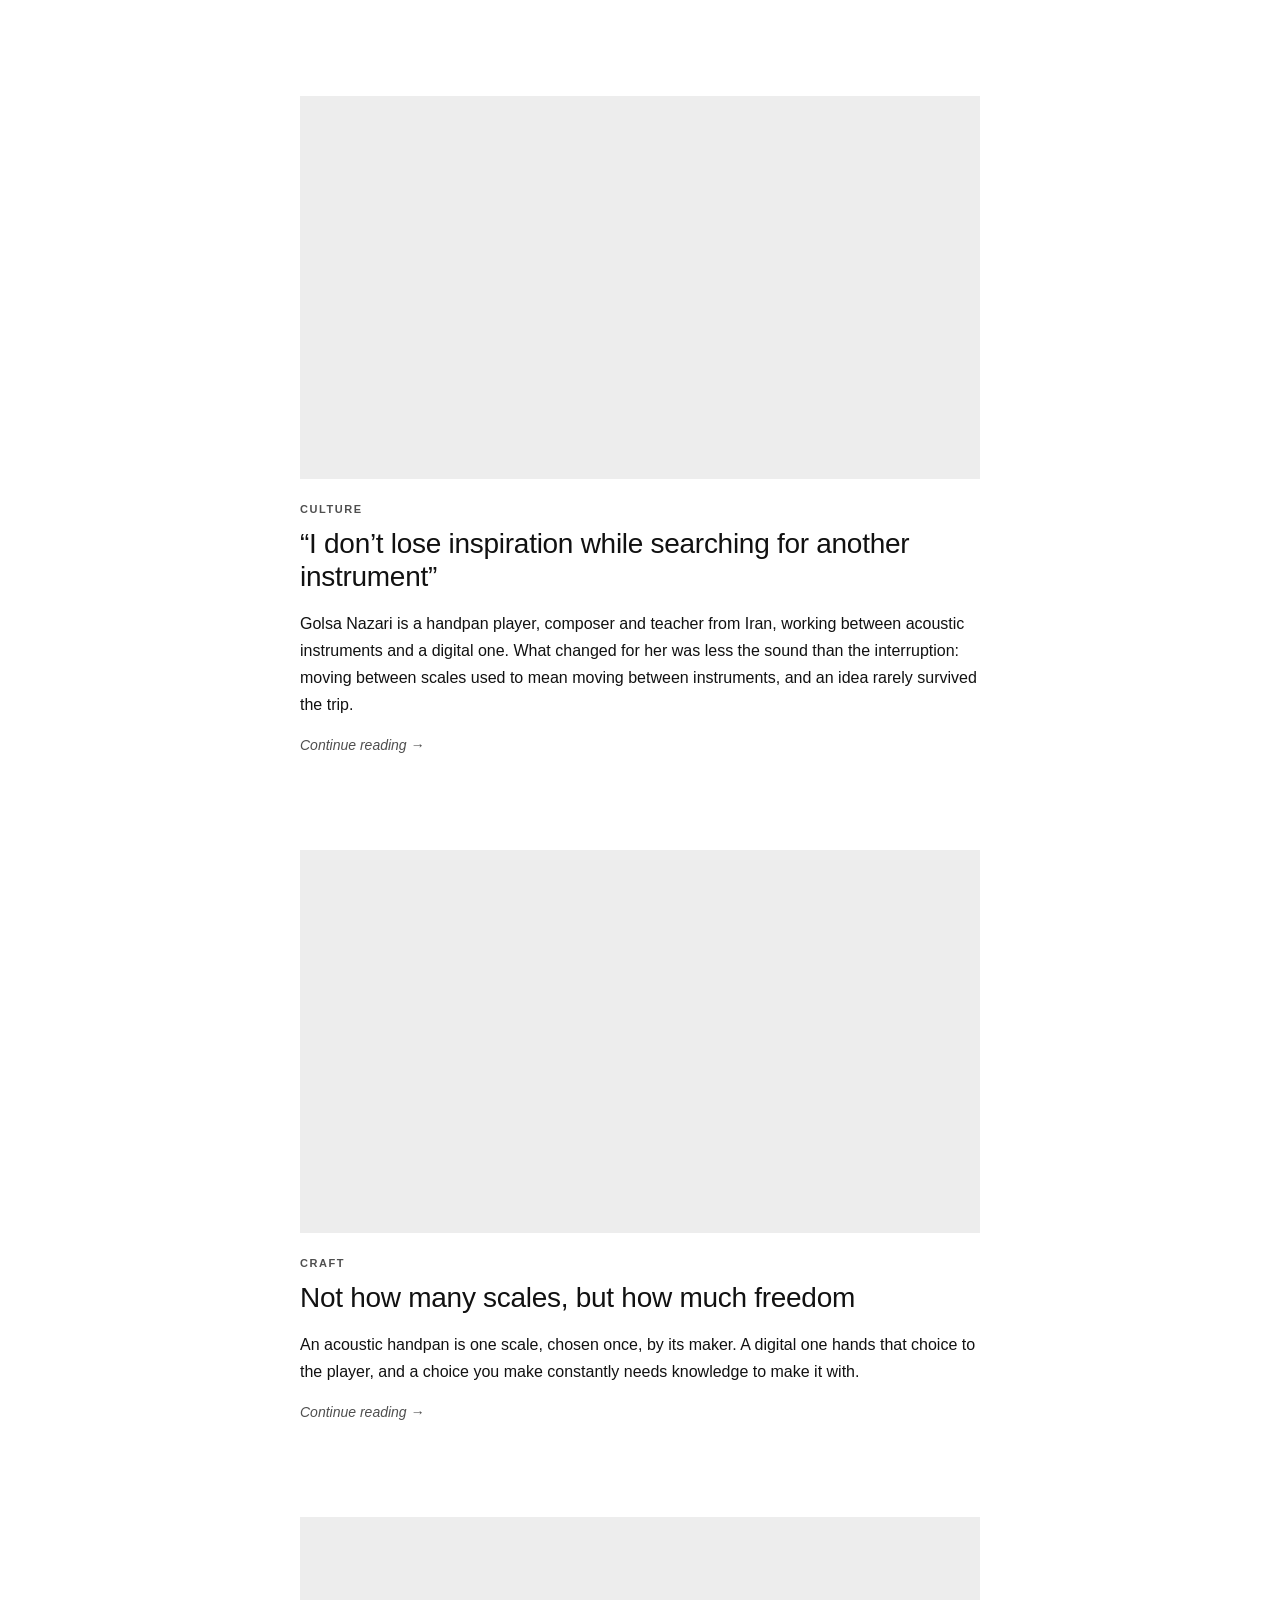
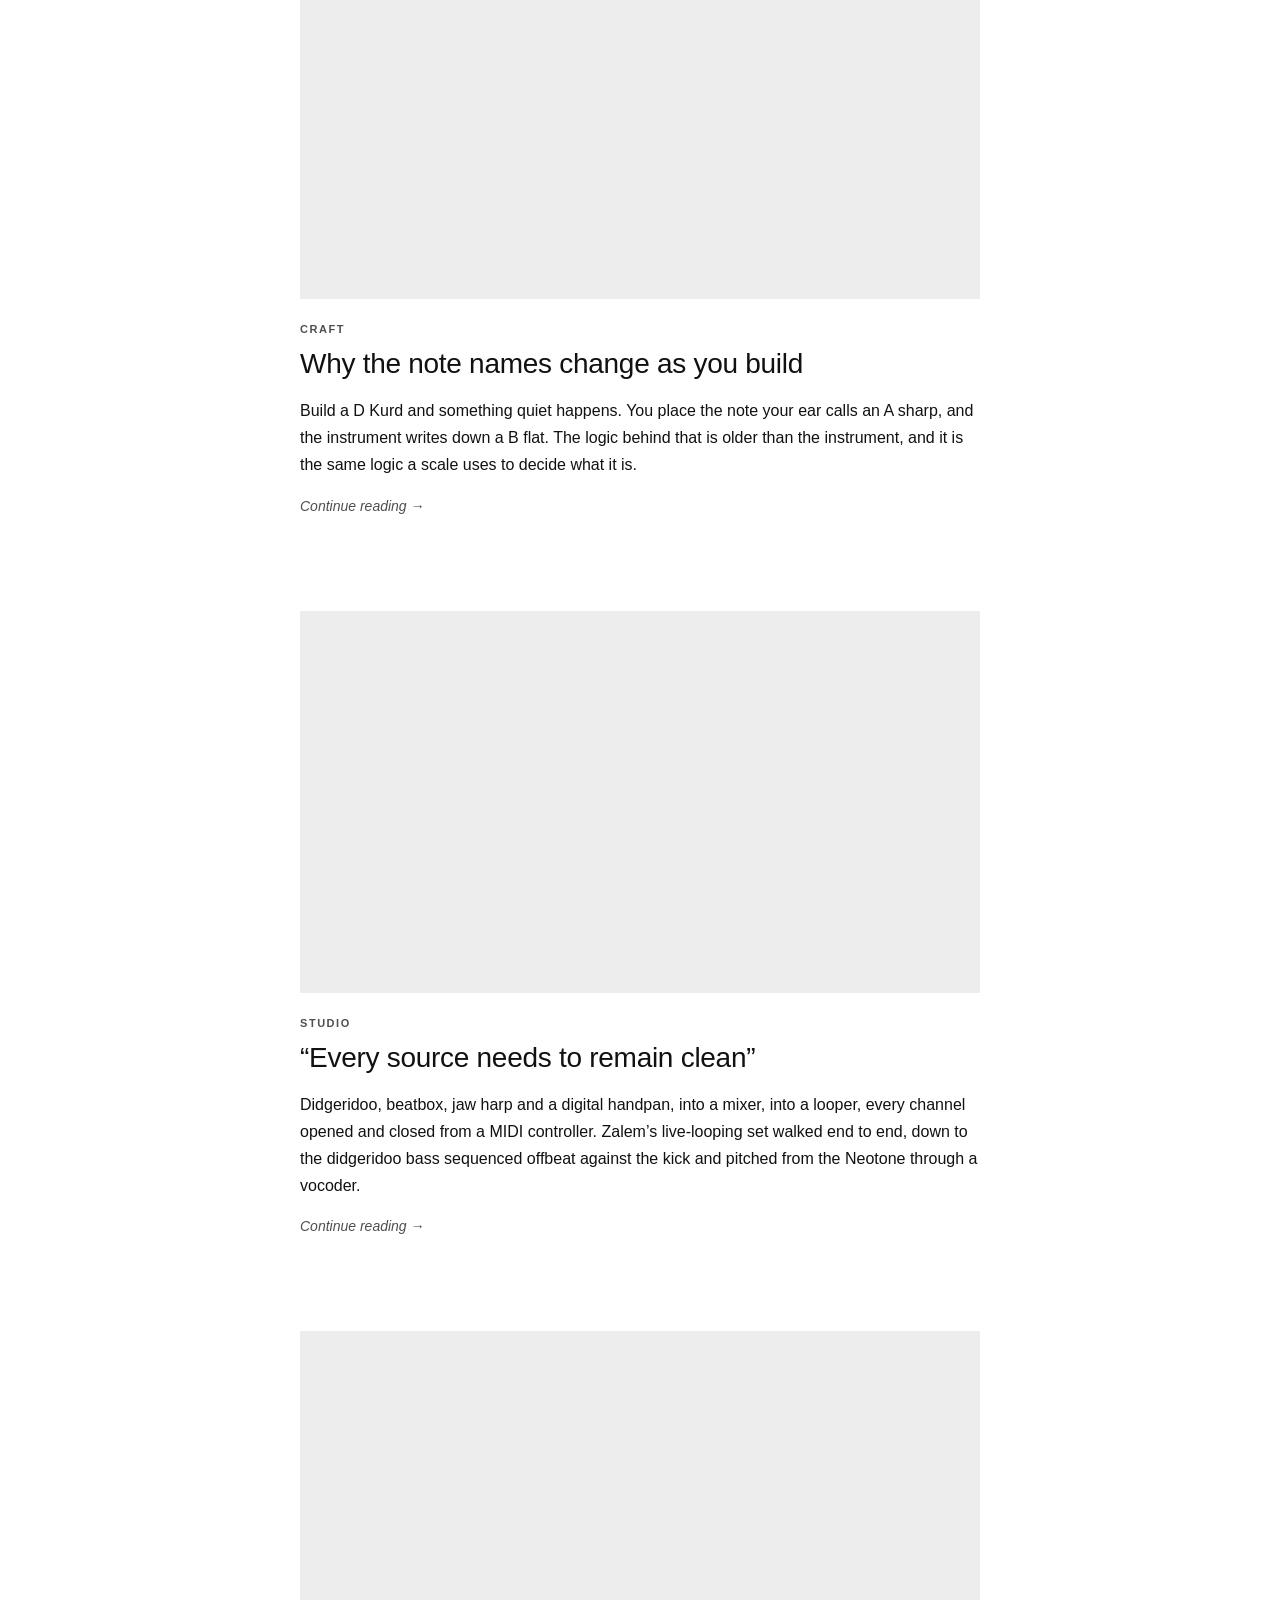
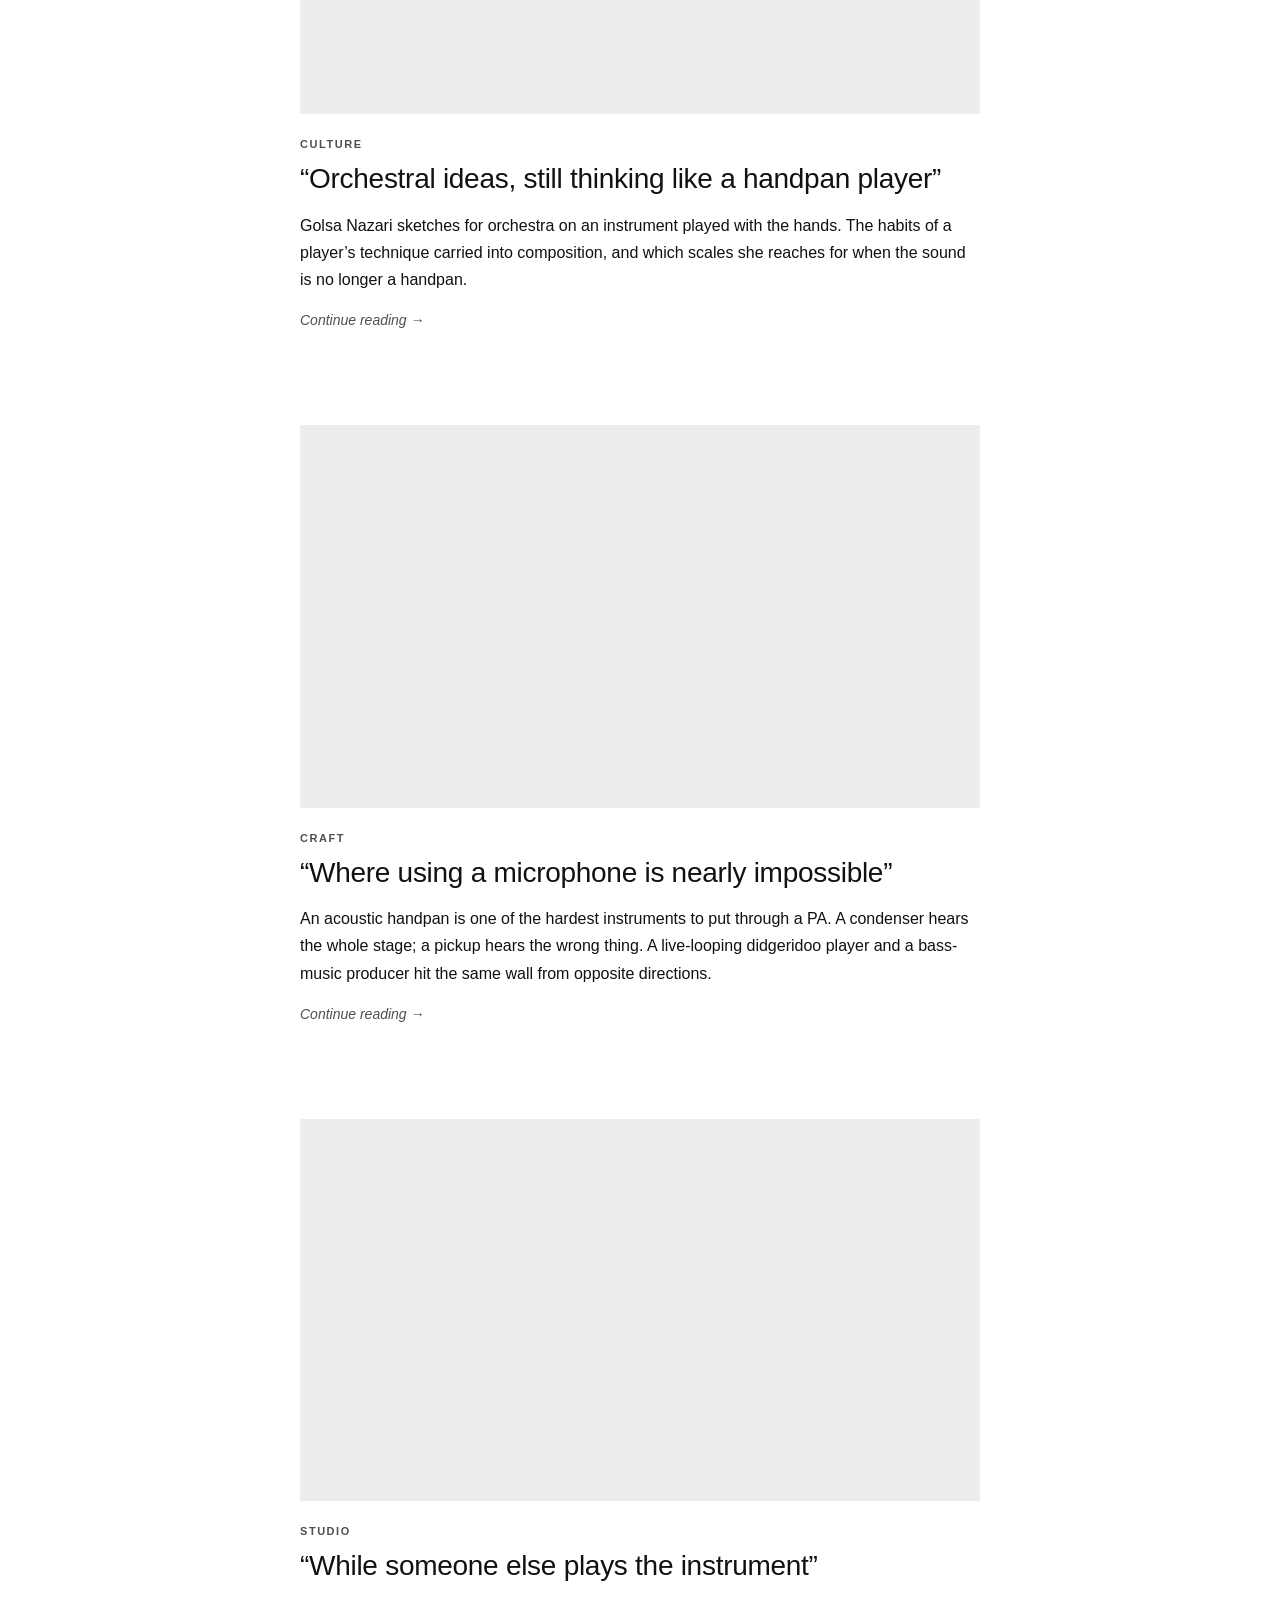
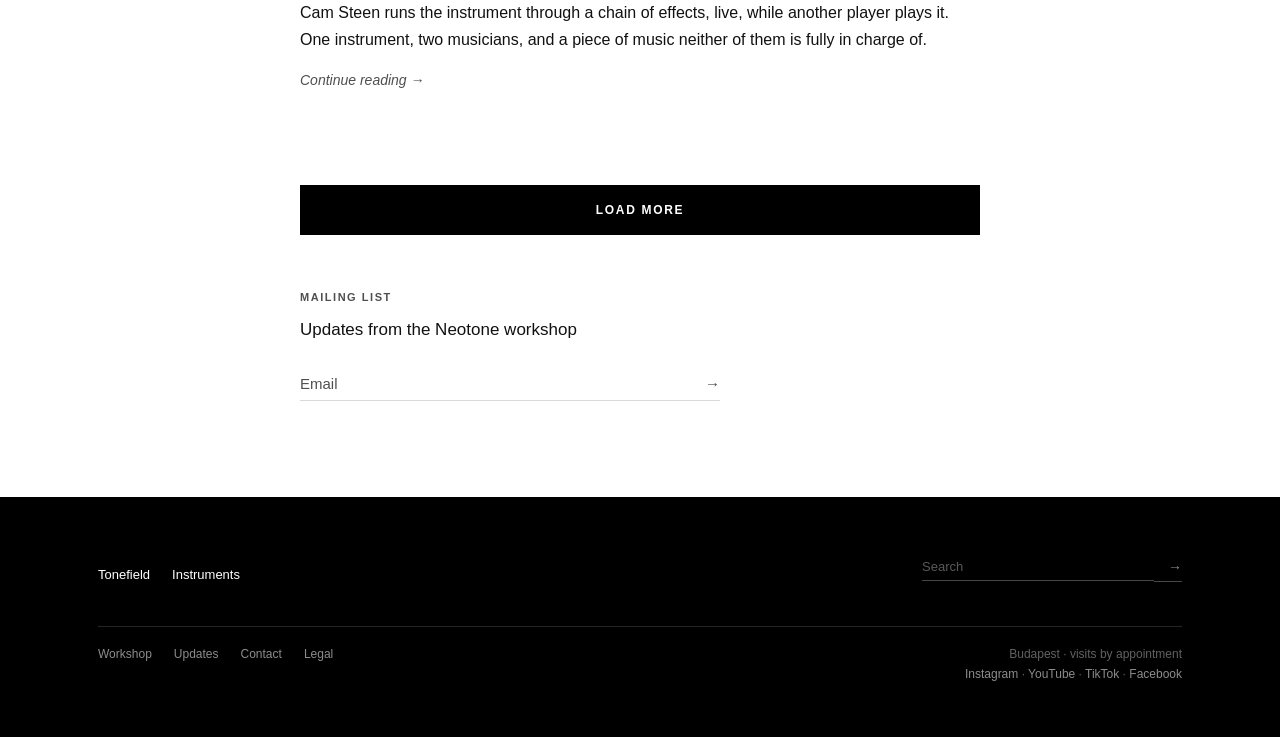
==== commit ec802e7c: "Rebuild the instrument page as one sequence, restore the artist network" ====
--- a/index.html
+++ b/index.html
@@ -432,8 +432,7 @@
 
       <div class="footer-band">
         <div class="footer-utility">
-          <a onclick="utilityLink(\'Workshop\')">Workshop</a>
-          <a href="manual.html">Manual</a>
+          <a onclick="utilityLink('Workshop')">Workshop</a>
           <a href="updates.html">Updates</a>
           <a onclick="utilityLink('Contact')">Contact</a>
           <a href="legal.html">Legal</a>
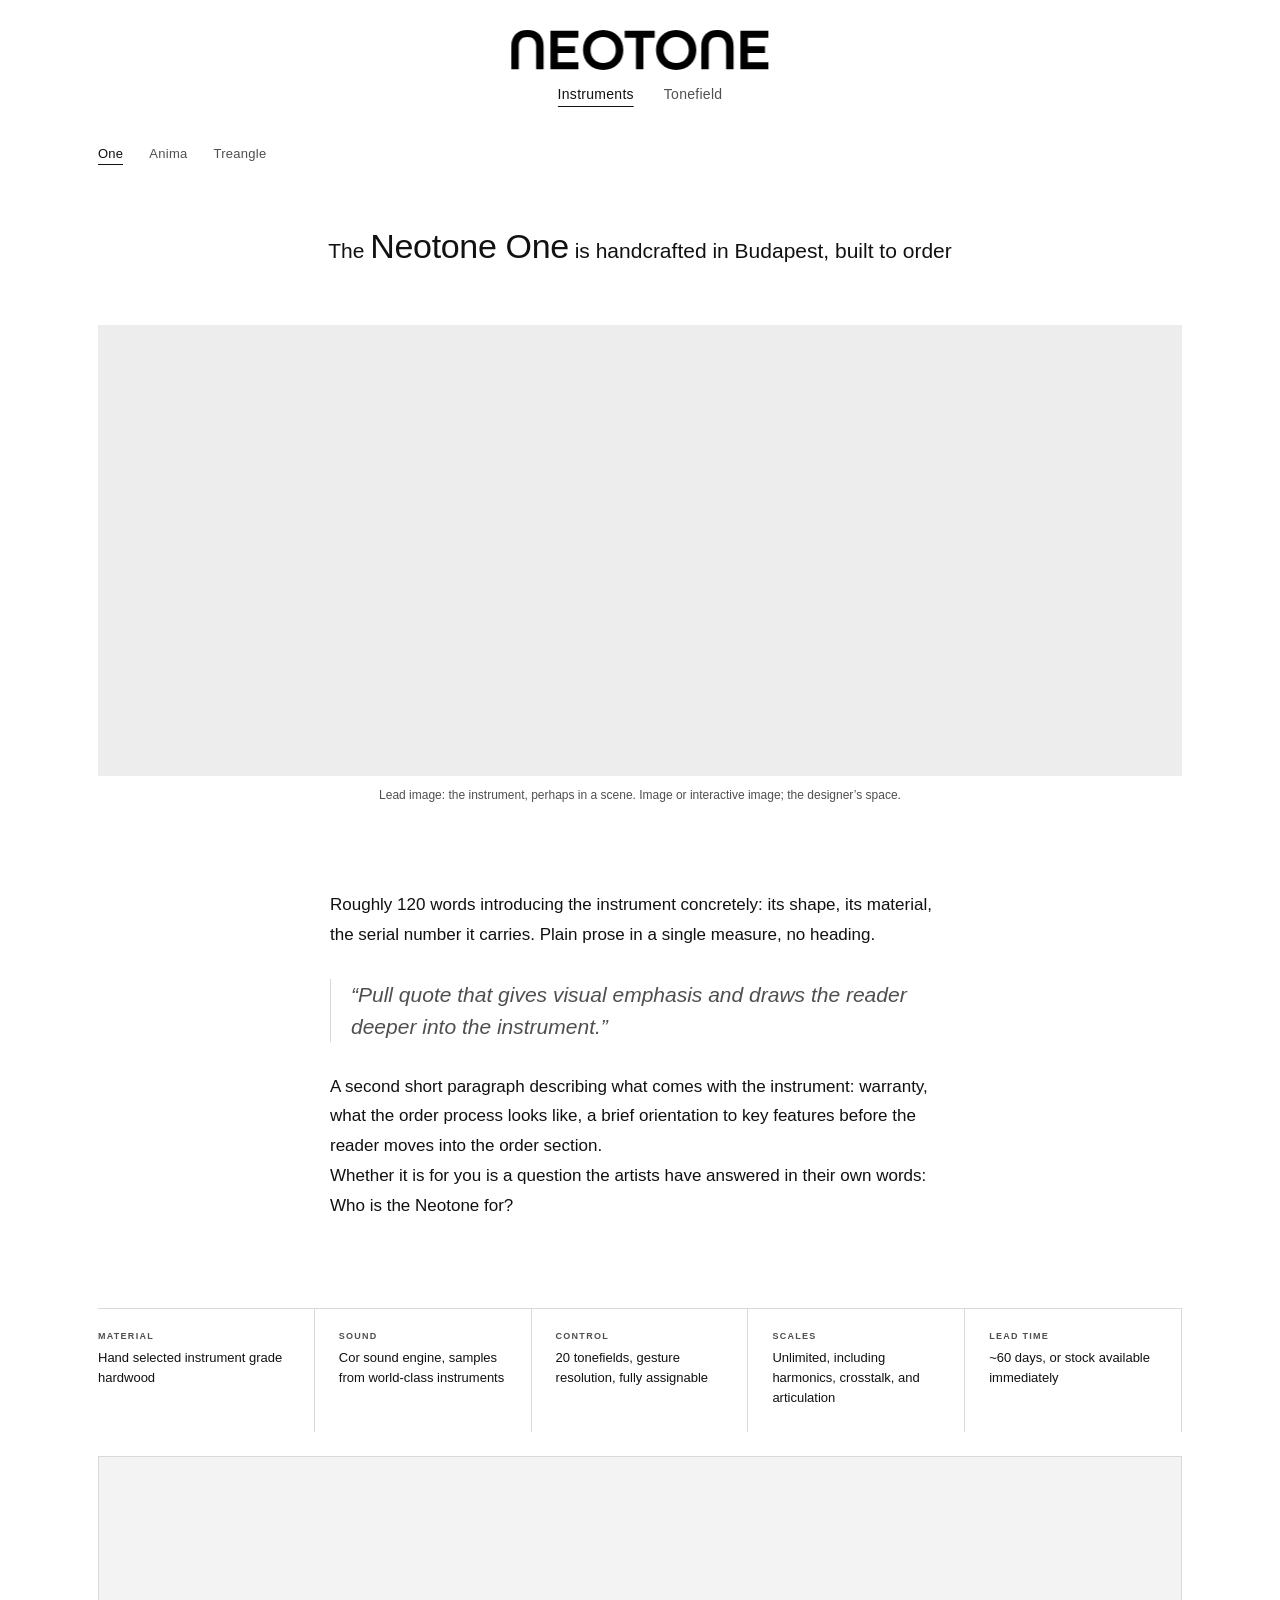
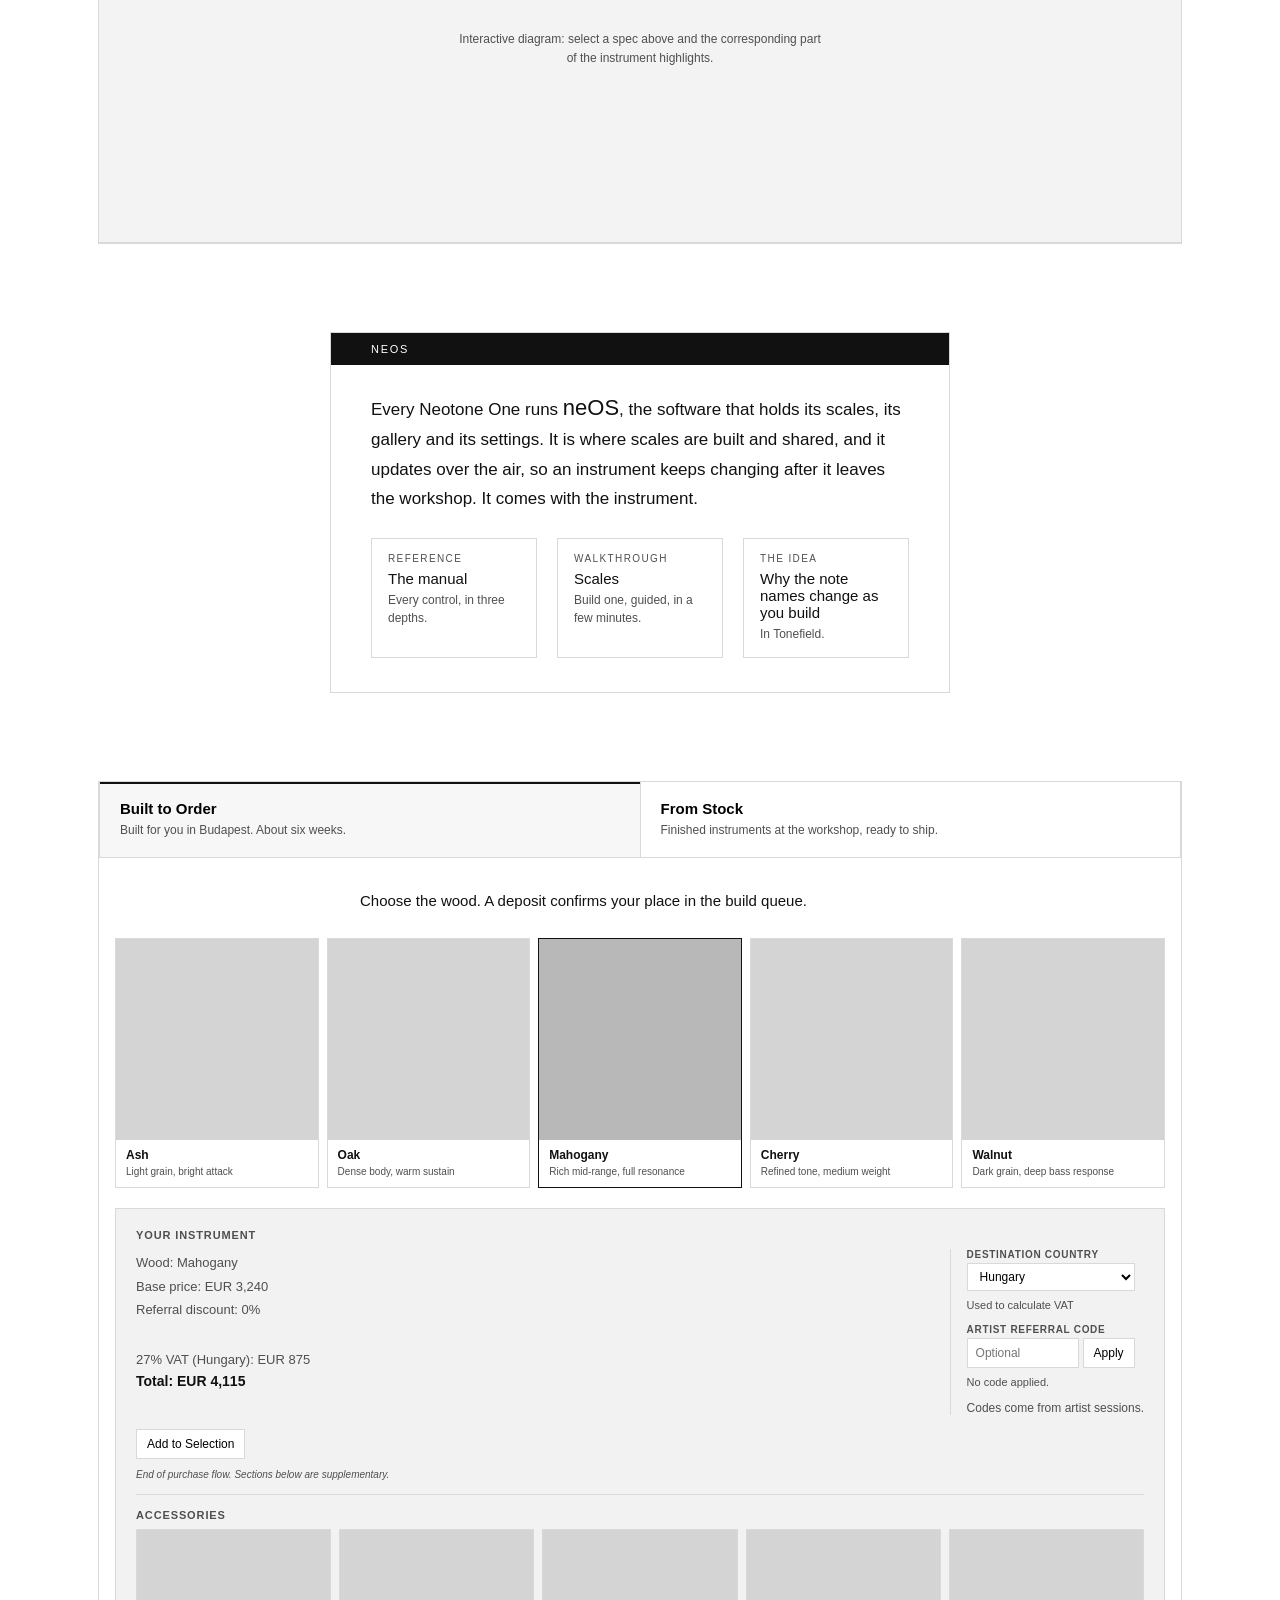
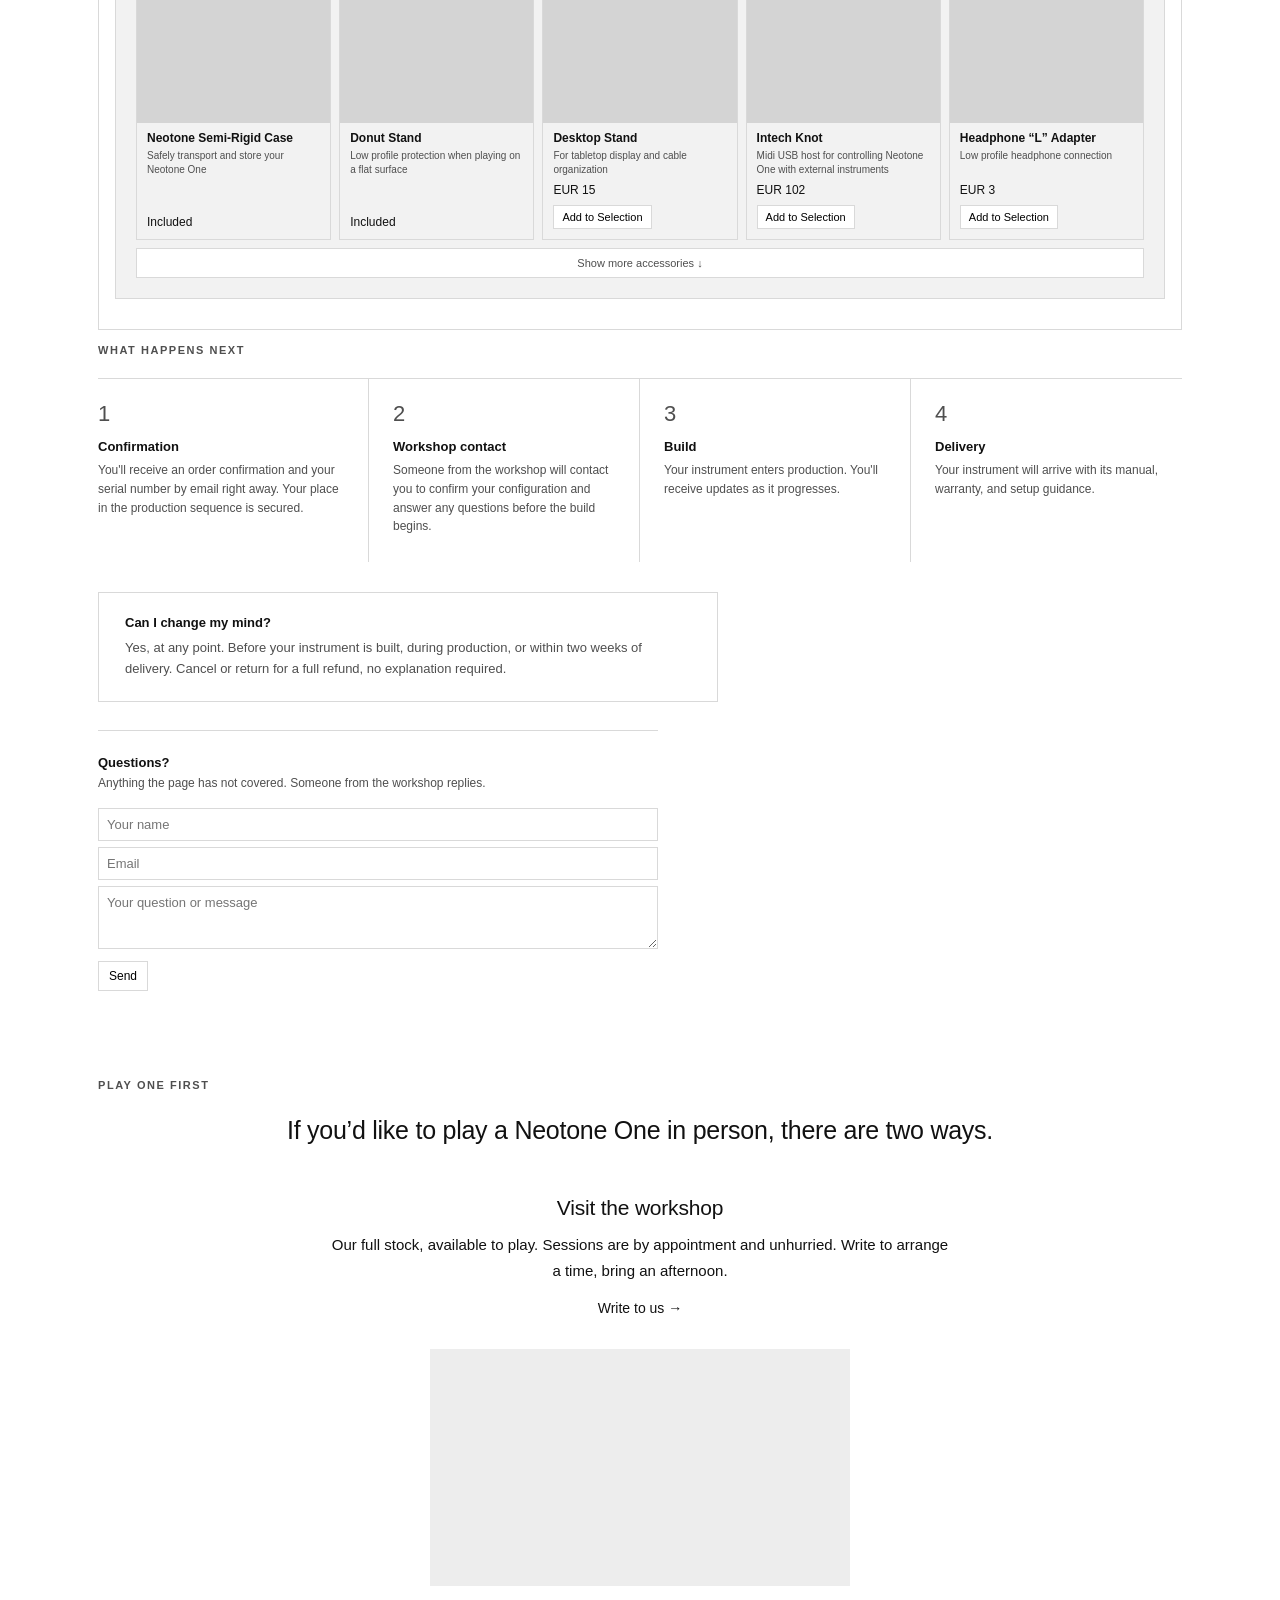
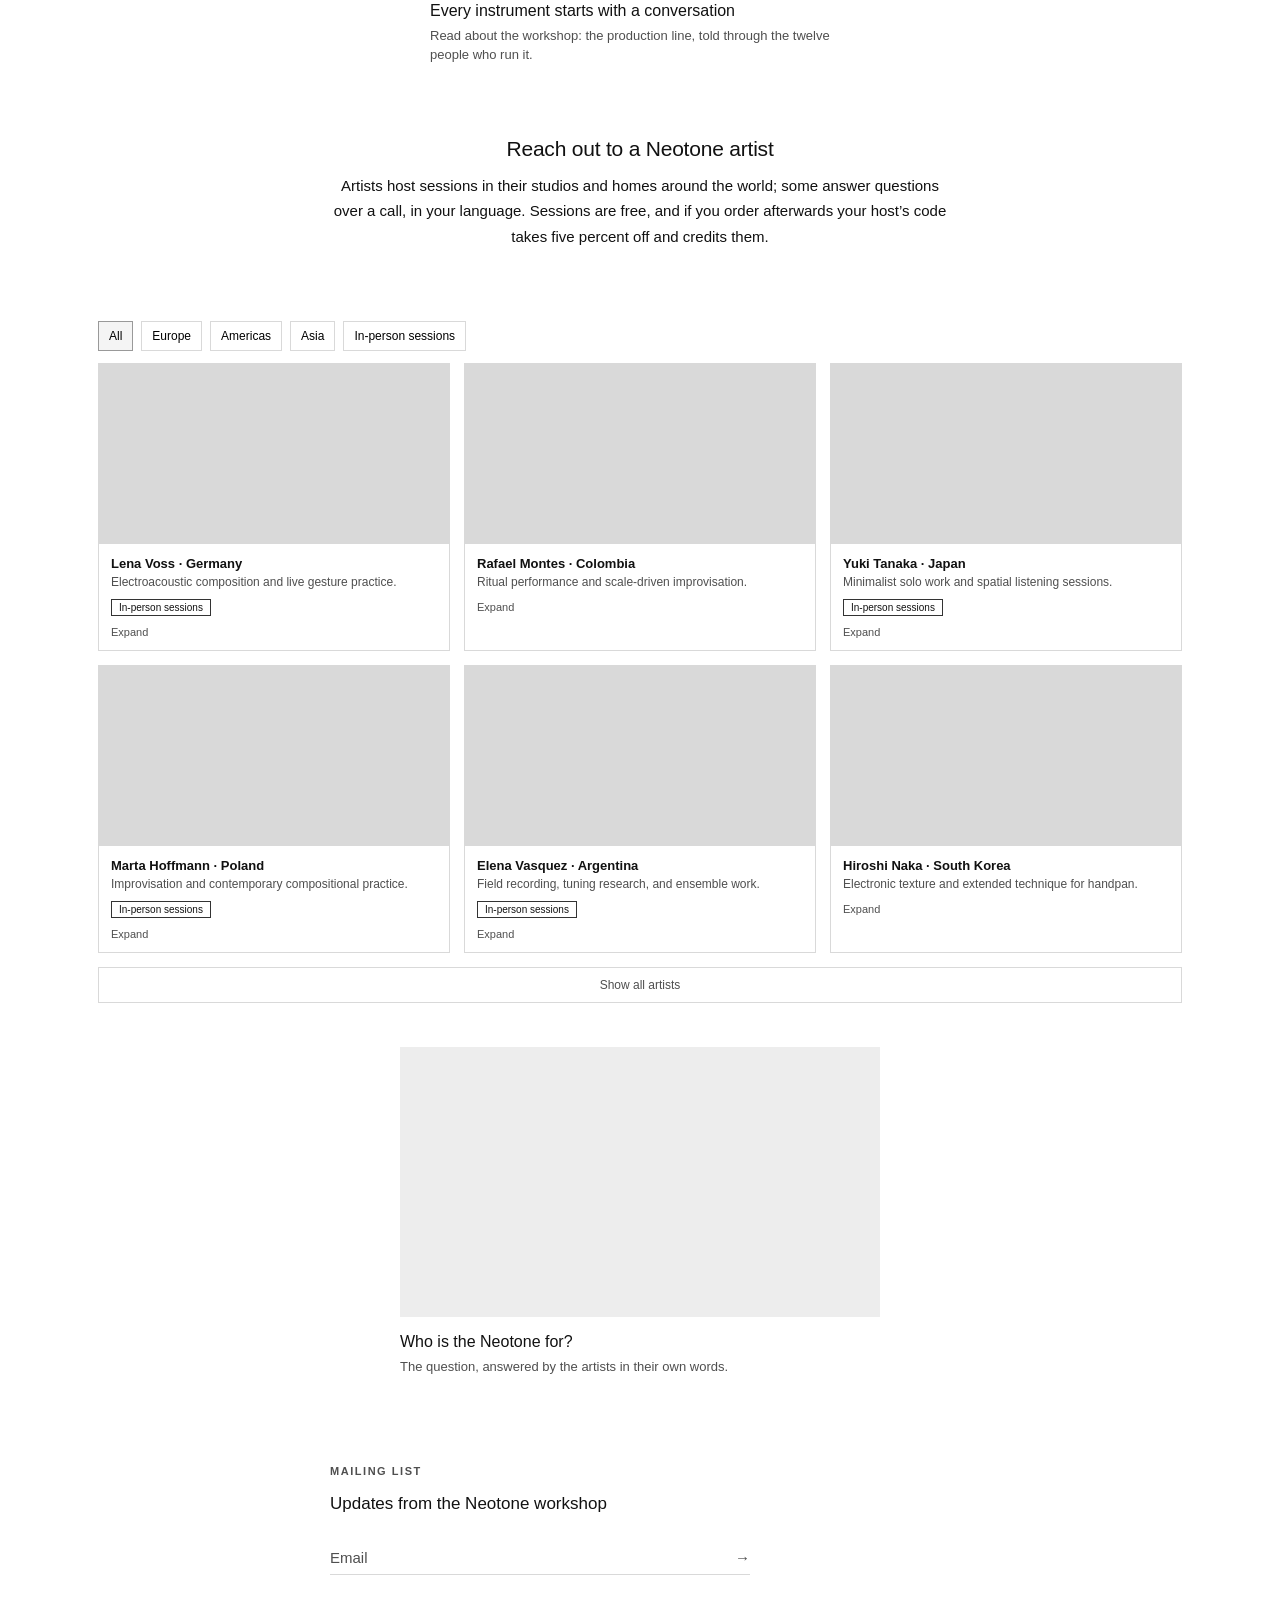
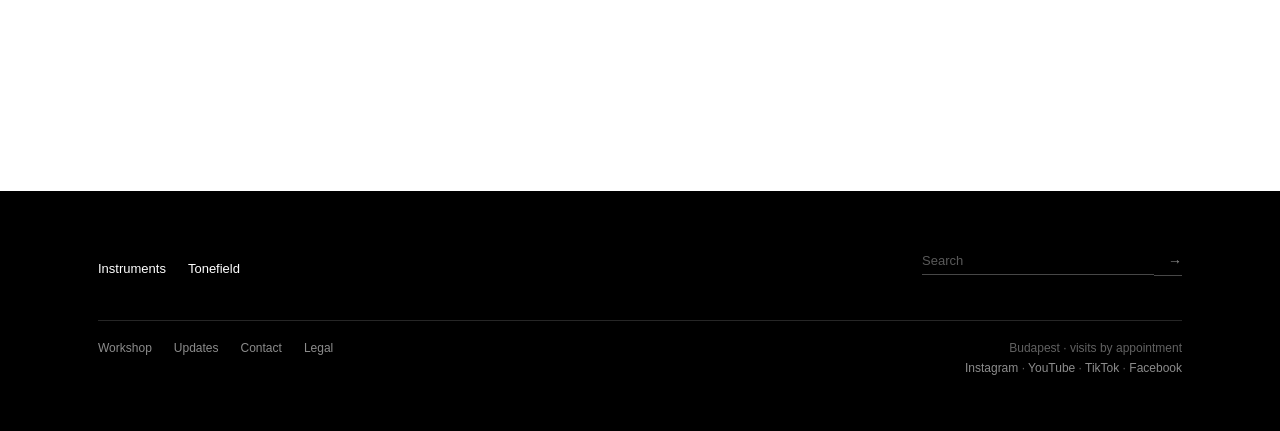
==== commit 3d804a83: "Land on the instrument; Instruments · Tonefield" ====
--- a/index.html
+++ b/index.html
@@ -3,7 +3,7 @@
 <head>
   <meta charset="utf-8">
   <meta name="viewport" content="width=device-width, initial-scale=1">
-  <title>Neotone</title>
+  <title>One · Neotone</title>
   <style>
     :root { --ink: #111; --line: #d9d9d9; --muted: #4f4f4f; --green: #2a7a2a; --max: 1180px; }
 
@@ -90,45 +90,301 @@
       .sections a { margin-left: 20px; }
     }
 
-    /* Blocks size to their content rather than the viewport. The 115vh height
-       came from the original mockup, where each article filled a screen during
-       the colour-change scroll; without that mechanic it only pushed the first
-       article off the bottom edge, so it read as something still to arrive. */
-    .article {
-      width: 100%;
-      padding: 56px 0;
+
+    /* ---- Page ---- */
+    .page { max-width: var(--max); margin: 0 auto; padding: 0 48px 120px; }
+
+    /* ---- Page sections ----
+       Real structure at real type scale, holding placeholder words. Nothing here
+       is a labelled box describing what will go in it: dropping copy in should
+       not require touching layout. Chrome only where it carries information. */
+    .sec { margin-bottom: 88px; }
+    .sec:last-child { margin-bottom: 0; }
+
+
+    /* 2 · Specs strip. Hairlines between cells, no outer box: the dividers carry
+       the information, the box was only decoration. */
+    .specs-strip { display: grid; grid-template-columns: repeat(5, 1fr); border-top: 1px solid var(--line); border-bottom: 1px solid var(--line); }
+    .spec-cell { padding: 22px 24px 24px 0; border-right: 1px solid var(--line); }
+    .spec-cell:last-child { border-right: none; padding-right: 0; }
+    .spec-cell:not(:first-child) { padding-left: 24px; }
+    .spec-label {
+      display: block; margin-bottom: 7px;
+      font-size: 9px; font-weight: 700; text-transform: uppercase;
+      letter-spacing: 0.14em; color: var(--muted);
+    }
+    .spec-value { font-size: 13px; line-height: 1.45; }
+
+    /* 3 · Orientation. One measure of prose, centred, no heading. */
+    .editorial { max-width: 620px; margin-left: auto; margin-right: auto; }
+    .neos { max-width: 620px; margin-left: auto; margin-right: auto; }
+    .neos-text { font-size: 17px; line-height: 1.75; margin: 0; }
+    .neos-name { font-size: 22px; line-height: 1; }
+    .neos-text a { border-bottom: 1px solid var(--line); }
+    .neos-text a:hover { border-bottom-color: var(--ink); }
+    .editorial-text { font-size: 17px; line-height: 1.75; margin: 0; }
+
+    /* 5 · Learn more. Depth for the already committed, so it sits after the
+       purchase flow. Whole block is the click target, and these open in a new
+       tab: their parent is Neotone, and the masthead would otherwise carry
+       someone mid-purchase back to culture. */
+    .stack { display: grid; grid-template-columns: repeat(3, 1fr); gap: 28px; }
+    .stack-two { grid-template-columns: repeat(2, 1fr); max-width: 760px; }
+    .stack-card { display: block; cursor: pointer; }
+    .stack-img { width: 100%; aspect-ratio: 4 / 3; background: #ededed; margin-bottom: 14px; }
+    .stack-kicker {
+      display: block; margin-bottom: 7px;
+      font-size: 10px; font-weight: 700; text-transform: uppercase;
+      letter-spacing: 0.12em; color: var(--muted);
+    }
+    .stack-title { margin: 0; font-size: 16px; line-height: 1.4; font-weight: 400; }
+    .stack-card:hover .stack-title { text-decoration: underline; }
+
+    /* 6 · What happens next, with purchase terms beneath it. */
+    .sec-label {
+      display: block; margin-bottom: 22px;
+      font-size: 11px; font-weight: 700; text-transform: uppercase;
+      letter-spacing: 0.14em; color: var(--muted);
+    }
+    .steps-strip { display: grid; grid-template-columns: repeat(4, 1fr); border-top: 1px solid var(--line); }
+    .step-cell { padding: 22px 24px 26px 0; border-right: 1px solid var(--line); }
+    .step-cell:last-child { border-right: none; padding-right: 0; }
+    .step-cell:not(:first-child) { padding-left: 24px; }
+    .step-number { display: block; margin-bottom: 12px; font-size: 22px; color: var(--muted); }
+    .step-title { margin: 0 0 7px; font-size: 13px; font-weight: 700; }
+    .step-desc { margin: 0; font-size: 12px; line-height: 1.55; color: var(--muted); }
+    .terms { margin-top: 30px; max-width: 620px; }
+    .terms-q { margin: 0 0 8px; font-size: 13px; font-weight: 700; }
+    .terms-a { margin: 0; font-size: 13px; line-height: 1.6; color: var(--muted); }
+
+    /* 7 · Play one first, as a fork. */
+    .sec-line {
+      margin: 0 auto 48px; max-width: 860px; text-align: center;
+      font-size: 25px; font-weight: 400; line-height: 1.4; letter-spacing: -0.01em;
+    }
+    .way-title { margin: 0 0 12px; font-size: 21px; font-weight: 400; letter-spacing: -0.01em; }
+    .way-text { margin: 0 0 16px; font-size: 15px; line-height: 1.7; }
+    .path-cta { font-size: 14px; cursor: pointer; }
+    .path-cta:hover { text-decoration: underline; }
+
+    @media (max-width: 980px) {
+      .opening { padding: 32px 0 40px; font-size: 19px; }
+      .opening-name { font-size: 28px; }
+      .specs-strip, .steps-strip, .stack { grid-template-columns: 1fr; }
+      .spec-cell, .step-cell { border-right: none; border-bottom: 1px solid var(--line); padding-left: 0; }
+      .spec-cell:last-child, .step-cell:last-child { border-bottom: none; }
+    }
+
+    /* ================================================================
+       Purchase machinery, ported from v1/one.html.
+       See v1/site-structure.md for the component reference.
+       ================================================================ */
+
+    .sans { font-family: Arial, Helvetica, sans-serif; }
+    .hidden { display: none; }
+
+    .block { border: 1px solid var(--line); padding: 16px; margin-bottom: 14px; }
+    .block-label {
+      margin: 0 0 6px; font-size: 11px; font-weight: 700; text-transform: uppercase;
+      letter-spacing: 0.08em; color: var(--muted); font-family: Arial, Helvetica, sans-serif;
+    }
+    .block-desc { margin: 0; font-size: 13px; line-height: 1.5; color: var(--muted); font-family: Arial, Helvetica, sans-serif; }
+
+    .opt {
+      border: 1px solid var(--line); background: #fff; padding: 7px 10px;
+      font-size: 12px; font-family: Arial, Helvetica, sans-serif; cursor: pointer;
+    }
+    .opt.active { background: #f4f4f4; border-color: #999; }
+    .field {
+      width: 100%; border: 1px solid var(--line); padding: 8px; margin-top: 6px;
+      font-size: 13px; font-family: Arial, Helvetica, sans-serif;
+    }
+
+    /* ---- Order fork ---- */
+    .instrument-preview {
+      position: relative; width: 100%; height: 300px; background: var(--line);
+      display: flex; flex-direction: column; align-items: center; justify-content: center; gap: 6px;
+    }
+    .instrument-preview-label {
+      font-size: 13px; font-weight: 700; font-family: Arial, Helvetica, sans-serif;
+      text-transform: uppercase; letter-spacing: 0.1em; color: var(--muted);
+    }
+    .instrument-preview-caption { font-size: 12px; font-style: italic; color: var(--muted); font-family: Arial, Helvetica, sans-serif; }
+    .tabs {
       display: flex;
-      flex-direction: column;
-      align-items: center;
-      gap: 16px;
-    }
-    /* Gap between articles only, never before the first, so article one keeps
-       its position just below the middle of the viewport on load. Measured in
-       vh so the next article is always off the bottom edge and has to be
-       scrolled to, whatever the screen height. */
-    .article + .article { margin-top: 48vh; }
-    /* Adjacent sibling, not :first-of-type: the opening wrapper is also a div,
-       so it would claim first-of-type and this would silently match nothing. */
-    .opening-wrap + .article { padding-top: 116px; }
-    /* Room before the footer, so the last article ends rather than runs into it.
-       last-of-type is safe here: the footer is a <footer>, so the final div
-       sibling is the last article. */
-    .article:last-of-type { padding-bottom: 32vh; }
-
-    .article-label {
-      font-family: sans-serif;
-      font-size: 96px;
-      font-weight: 700;
-      color: rgba(0,0,0,0.15);
-    }
-
-    .article-title {
-      font-family: sans-serif;
-      font-size: 20px;
-      font-weight: 400;
-      color: rgba(0,0,0,0.4);
-      letter-spacing: 0.01em;
-    }
+      border-left: 1px solid var(--line); border-right: 1px solid var(--line); border-bottom: 1px solid var(--line);
+      margin-bottom: 14px;
+    }
+    .tab {
+      flex: 1; border: none; border-right: 1px solid var(--line);
+      background: #fff; padding: 18px 20px; text-align: left;
+      cursor: pointer; font-family: Arial, Helvetica, sans-serif;
+    }
+    .tab:last-child { border-right: none; }
+    .tab.active { background: #f7f7f7; box-shadow: inset 0 2px 0 var(--ink); }
+    .tab-title { display: block; font-size: 15px; font-weight: 700; margin-bottom: 4px; }
+    .tab-desc { display: block; font-size: 12px; color: var(--muted); line-height: 1.5; }
+    .panel { padding: 0; }
+    .panel-intro {
+      font-size: 15px; line-height: 1.7;
+      margin: 0 auto 24px; max-width: 560px; color: var(--ink);
+    }
+
+    /* ---- Material cards ---- */
+    .material-grid { display: grid; grid-template-columns: repeat(5, 1fr); gap: 8px; margin-bottom: 20px; }
+    .material-card { border: 1px solid var(--line); cursor: pointer; }
+    .material-card.active { border-color: var(--ink); }
+    .material-swatch { width: 100%; aspect-ratio: 1 / 1; background: #d4d4d4; }
+    .material-card.active .material-swatch { background: #b8b8b8; }
+    .material-card-body { padding: 8px 10px; }
+    .material-name { margin: 0 0 3px; font-size: 12px; font-weight: 700; font-family: Arial, Helvetica, sans-serif; }
+    .material-note { margin: 0; font-size: 10px; color: var(--muted); line-height: 1.4; font-family: Arial, Helvetica, sans-serif; }
+
+    /* ---- Stock cards ---- */
+    .stock-grid { display: grid; grid-template-columns: repeat(3, 1fr); gap: 8px; margin-bottom: 8px; }
+    .stock-card { border: 1px solid var(--line); cursor: pointer; }
+    .stock-card.selected { border-color: var(--ink); }
+    .stock-card img { width: 100%; height: 160px; object-fit: cover; display: block; }
+    .stock-card-body { padding: 10px 12px; }
+    .stock-card-serial {
+      display: block; font-size: 9px; font-weight: 700;
+      text-transform: uppercase; letter-spacing: 0.1em; color: var(--muted); margin-bottom: 4px;
+      font-family: Arial, Helvetica, sans-serif;
+    }
+    .stock-card-wood { margin: 0 0 2px; font-size: 14px; }
+    .stock-card-price { display: block; font-size: 12px; color: var(--muted); margin-bottom: 8px; font-family: Arial, Helvetica, sans-serif; }
+    .stock-card-note { margin: 0; font-size: 11px; color: var(--muted); line-height: 1.5; font-style: italic; font-family: Arial, Helvetica, sans-serif; }
+    .bstock-badge {
+      display: inline-block; border: 1px solid #aaa; padding: 1px 6px;
+      font-size: 10px; color: #555; margin-left: 4px; vertical-align: middle;
+      font-family: Arial, Helvetica, sans-serif;
+    }
+
+    /* ---- Empty stock state ---- */
+    .stock-empty {
+      border: 1px solid var(--line); min-height: 200px;
+      display: flex; flex-direction: column; align-items: center; justify-content: center;
+      gap: 8px; margin-bottom: 8px; padding: 32px;
+    }
+    .stock-empty-head { font-size: 16px; font-style: italic; color: var(--muted); margin: 0; }
+    .stock-empty-body { font-size: 12px; color: var(--muted); text-align: center; line-height: 1.6; margin: 0; font-family: Arial, Helvetica, sans-serif; }
+    .wf-toggle { font-size: 11px; font-style: italic; color: var(--muted); cursor: pointer; background: none; border: none; padding: 0; margin-bottom: 20px; font-family: Arial, Helvetica, sans-serif; }
+    .wf-toggle:hover { text-decoration: underline; }
+
+    /* ---- Instrument summary ---- */
+    .summary-block { background: #f2f2f2; padding: 20px; margin-bottom: 14px; border: 1px solid var(--line); }
+    .summary-layout { display: grid; grid-template-columns: 1fr auto; grid-template-areas: "pre controls" "post controls"; gap: 0 24px; margin-top: 8px; align-items: start; }
+    .sum-pre { grid-area: pre; }
+    .sum-controls { grid-area: controls; border-left: 1px solid var(--line); padding-left: 16px; }
+    .sum-post { grid-area: post; }
+    .ctrl-row { display: flex; flex-direction: column; gap: 3px; margin-bottom: 10px; }
+    .ctrl-row:last-child { margin-bottom: 0; }
+    .ctrl-label { font-size: 10px; font-weight: 700; text-transform: uppercase; letter-spacing: 0.07em; color: var(--muted); font-family: Arial, Helvetica, sans-serif; }
+    .ctrl-row select { width: 168px; border: 1px solid var(--line); padding: 5px 8px; font-size: 12px; font-family: Arial, Helvetica, sans-serif; background: #fff; cursor: pointer; }
+    .ctrl-input-row { display: flex; gap: 4px; width: 168px; }
+    .ctrl-input-row input { flex: 1; min-width: 0; border: 1px solid var(--line); padding: 5px 8px; font-size: 12px; font-family: Arial, Helvetica, sans-serif; }
+    .summary-total { font-size: 14px; color: var(--ink); font-family: Arial, Helvetica, sans-serif; margin: 6px 0 0; }
+    .summary-bookend-note {
+      display: block; font-size: 10px; font-style: italic; color: var(--muted);
+      font-family: Arial, Helvetica, sans-serif; margin-top: 10px;
+    }
+
+    /* ---- Accessories ---- */
+    .acc-section { margin-top: 14px; padding-top: 14px; border-top: 1px solid var(--line); }
+    .acc-grid { display: grid; grid-template-columns: repeat(5, 1fr); gap: 8px; margin-top: 8px; }
+    .acc-card { border: 1px solid var(--line); display: flex; flex-direction: column; }
+    .acc-card.acc-extra { display: none; }
+    .acc-grid.acc-expanded .acc-card.acc-extra { display: flex; }
+    .acc-swatch { width: 100%; aspect-ratio: 1; background: #d4d4d4; }
+    .acc-body { padding: 8px 10px 10px; display: flex; flex-direction: column; flex: 1; }
+    .acc-name { margin: 0 0 4px; font-size: 12px; font-weight: 700; font-family: Arial, Helvetica, sans-serif; }
+    .acc-desc { margin: 0 0 6px; font-size: 10px; color: var(--muted); line-height: 1.4; font-family: Arial, Helvetica, sans-serif; flex: 1; }
+    .acc-price { margin: 0 0 8px; font-size: 12px; font-family: Arial, Helvetica, sans-serif; }
+    .acc-included { margin: 0; font-size: 12px; font-family: Arial, Helvetica, sans-serif; }
+    .acc-btn { font-size: 11px; padding: 5px 8px; margin-top: auto; align-self: flex-start; }
+    .acc-show-btn { display: block; width: 100%; margin-top: 8px; padding: 8px; border: 1px solid var(--line); background: #fff; text-align: center; font-size: 11px; font-family: Arial, Helvetica, sans-serif; cursor: pointer; color: var(--muted); }
+    .acc-show-btn:hover { border-color: #aaa; color: var(--ink); }
+
+    /* ---- Email capture / questions ---- */
+    .email-row { display: flex; gap: 8px; align-items: center; margin-top: 8px; flex-wrap: wrap; }
+    .email-row input[type="email"] {
+      padding: 7px 12px; border: 1px solid var(--line); font-size: 13px;
+      font-family: Arial, Helvetica, sans-serif; width: 220px;
+    }
+    .subscribe-btn {
+      padding: 7px 16px; background: var(--ink); color: #fff; border: none;
+      font-size: 12px; font-family: Arial, Helvetica, sans-serif; font-weight: 600;
+      letter-spacing: 0.04em; cursor: pointer;
+    }
+    .talk-block { border: 1px dashed #aaa; padding: 14px; margin-bottom: 14px; }
+
+    @media (max-width: 980px) {
+      .material-grid, .acc-grid { grid-template-columns: repeat(2, 1fr); }
+      .acc-card.acc-fifth { display: none; }
+      .acc-grid.acc-expanded .acc-card.acc-fifth { display: flex; }
+      .stock-grid { grid-template-columns: 1fr 1fr; }
+      .summary-layout { grid-template-columns: 1fr; grid-template-areas: "pre" "controls" "post"; }
+      .sum-controls { border-left: none; padding-left: 0; border-top: 1px solid var(--line); padding-top: 12px; margin: 10px 0; }
+      .sel-panel { width: 100%; }
+    }
+
+    /* ---- Selection Panel (ported from v1) ---- */
+    .sel-overlay {
+      position: fixed; inset: 0; background: rgba(0,0,0,0.12);
+      z-index: 100; display: none;
+    }
+    .sel-overlay.open { display: block; }
+    .sel-panel {
+      position: fixed; top: 0; right: 0; height: 100vh; width: 360px;
+      background: #fff; border-left: 1px solid var(--line);
+      z-index: 101; transform: translateX(100%); transition: transform 0.18s ease;
+      display: flex; flex-direction: column;
+    }
+    .sel-panel.open { transform: translateX(0); }
+    .sel-header {
+      padding: 16px; border-bottom: 1px solid var(--line);
+      display: flex; justify-content: space-between; align-items: center;
+    }
+    .sel-heading {
+      font-size: 11px; font-weight: 700; text-transform: uppercase;
+      letter-spacing: 0.08em; margin: 0;
+    }
+    .sel-close {
+      background: none; border: none; cursor: pointer;
+      font-size: 11px; color: var(--muted); padding: 0;
+    }
+    .sel-close:hover { color: var(--ink); }
+    .sel-body { flex: 1; overflow-y: auto; padding: 16px; }
+    .sel-empty { color: var(--muted); font-size: 13px; margin: 0; }
+    .sel-body .sel-item {
+      border: 1px solid var(--line); padding: 12px; margin-bottom: 8px;
+      display: flex; justify-content: space-between; align-items: flex-start; gap: 12px;
+    }
+    .sel-item-info { flex: 1; }
+    .sel-item-name { margin: 0 0 3px; font-size: 13px; font-weight: 400; }
+    .sel-item-detail { margin: 0 0 5px; font-size: 11px; color: var(--muted); }
+    .sel-item-price { margin: 0; font-size: 12px; }
+    .sel-remove {
+      background: none; border: none; cursor: pointer; padding: 0;
+      font-size: 11px; color: var(--muted); white-space: nowrap;
+    }
+    .sel-remove:hover { text-decoration: underline; color: var(--ink); }
+    .sel-footer { padding: 16px; border-top: 1px solid var(--line); }
+    .sel-cta {
+      display: block; width: 100%; padding: 10px; background: var(--ink); color: #fff;
+      border: none; font-size: 12px; font-weight: 600; letter-spacing: 0.04em; cursor: pointer;
+    }
+    .sel-cta:disabled { background: var(--line); color: var(--muted); cursor: default; }
+    .sel-total {
+      display: flex; justify-content: space-between; align-items: center;
+      padding-bottom: 12px; margin-bottom: 12px; border-bottom: 1px solid var(--line);
+      font-size: 12px;
+    }
+    .sel-save-row { display: flex; gap: 6px; margin-bottom: 10px; }
+    .sel-save-row input[type="email"] { flex: 1; border: 1px solid var(--line); padding: 6px 8px; font-size: 11px; font-family: inherit; }
+    .sel-save-btn { border: 1px solid var(--line); background: #fff; padding: 6px 10px; font-size: 11px; font-family: inherit; cursor: pointer; white-space: nowrap; }
+    .sel-save-label { font-size: 10px; color: var(--muted); margin: 0 0 5px; }
+    .subscribe-confirm { display: none; font-size: 11px; font-style: italic; color: var(--green); }
 
     /* ---- Footer ----
        Two quiet bands: sections + search, then utility + place. No column
@@ -184,6 +440,41 @@
     .footer-meta { margin: 0; font-size: 12px; color: rgba(255,255,255,0.38); font-family: Arial, Helvetica, sans-serif; }
     .footer-social a { color: rgba(255,255,255,0.55); cursor: pointer; }
     .footer-social a:hover { color: #fff; }
+
+
+    /* ---- Instrument row ----
+       The instruments, named, at the top of every instrument page. This is the
+       page doing the job the nav should not: the nav says Instruments, the page
+       says which. Selection sits at the right end, on these pages only, because
+       purchase happens here. */
+    .instrument-row {
+      max-width: var(--max); margin: 0 auto; padding: 28px 48px 0;
+      display: flex; align-items: baseline; justify-content: space-between;
+    }
+    .instrument-row .names { display: flex; align-items: baseline; gap: 26px; }
+    .instrument-row .names a {
+      font-size: 13px; letter-spacing: 0.02em; color: var(--muted);
+      padding-bottom: 3px; border-bottom: 1px solid transparent;
+    }
+    .instrument-row .names a:hover { color: var(--ink); }
+    .instrument-row .names a.current { color: var(--ink); border-bottom-color: var(--ink); }
+    /* Selection, in the nav row at the right, level with the section names.
+       Only when the selection is non-empty, only on pages where purchase
+       happens. Stays through the collapse. */
+    /* Quieter than the section names: smaller, grey, no underline. The
+       underline means "you are here", and Selection is not a place. It is a
+       utility that happens to share the row. */
+    .sel-nav {
+      position: absolute; right: 48px; top: 88px;
+      font-size: 12px; letter-spacing: 0.03em; color: var(--muted);
+      background: none; border: none; padding: 0; cursor: pointer;
+      font-family: inherit;
+      opacity: 0; pointer-events: none; will-change: top;
+    }
+    .sel-nav:hover { color: var(--ink); }
+    .sel-nav.visible { opacity: 1; pointer-events: auto; }
+    .sel-count { margin-left: 5px; }
+    @media (max-width: 980px) { .instrument-row { padding: 20px 24px 0; } }
 
     /* ---- Page opening ----
        Every page opens with one centred statement of what it is for, with the
@@ -200,79 +491,65 @@
     }
     .opening {
       max-width: 720px; margin-left: auto; margin-right: auto;
-      padding: 64px 0 52px; text-align: center;
+      padding: 64px 0 56px; text-align: center;
       font-size: 21px; font-weight: 400; line-height: 1.7; color: var(--ink);
     }
     .opening-name { font-size: 34px; line-height: 1; letter-spacing: -0.01em; white-space: nowrap; }
-    .opening-sub { display: block; margin-top: 14px; font-size: 15px; line-height: 1.4; color: var(--muted); letter-spacing: 0.02em; }
     @media (prefers-reduced-motion: reduce) {
       .opening-wrap { animation: none; }
     }
-
-    /* ---- Container feed ----
-       Previews, not cards. You read a little in place and may watch something
-       before deciding to open the piece. Because a preview can carry media, the
-       block itself is not a link: clicking a video has to play it. The title is
-       the target, with a quiet continue link at the end. This amends principle
-       14, which assumes a block with nothing interactive inside it. */
-    /* No opening line here: the masthead names Neotone and the pieces say what it is,
-   so the feed itself opens the page and carries the entry fade. */
-    .feed { max-width: var(--max); margin: 0 auto; padding: 0 48px 0;
-            animation: opening-in 760ms ease 140ms both; }
-    @media (prefers-reduced-motion: reduce) { .feed { animation: none; } }
-    .feed-item { max-width: 680px; margin: 0 auto; scroll-margin-top: 140px; }
-    .feed-item + .feed-item { margin-top: 96px; }
-    /* Every piece is built the same way: image, kicker, title, excerpt, link,
-       at the same size, with the same gap. The lead and second carry classes
-       for the editorial rule that the first two show one register each, and
-       nothing else distinguishes them. Earlier versions gave the lead a wider
-       image and put the second's image below its text to force both titles
-       into a 900px viewport; together they made the feed read as three
-       different layouts. Uniform wins. On a 900px screen the second piece's
-       kicker sits at the edge; its title is inside the first screen on
-       anything taller. */
-    .feed-media { width: 100%; aspect-ratio: 16 / 9; background: #ededed; margin-bottom: 24px; }
-    .feed-kicker {
-      display: block; margin-bottom: 12px;
-      font-size: 11px; font-weight: 700; text-transform: uppercase;
-      letter-spacing: 0.14em; color: var(--muted);
-    }
-    .feed-title { margin: 0 0 16px; font-size: 28px; font-weight: 400; line-height: 1.2; letter-spacing: -0.01em; }
-    .feed-title a:hover { color: var(--muted); }
-    .feed-excerpt { margin: 0 0 18px; font-size: 16px; line-height: 1.7; }
-    .feed-more { font-size: 14px; font-style: italic; color: var(--muted); }
-    .feed-more:hover { color: var(--ink); text-decoration: underline; }
-    @media (max-width: 980px) { .feed { padding: 0 24px 0; } .feed-title { font-size: 24px; } }
-
-    /* ---- End of feed ----
-       Load more, then subscribe. Load more continues the reading; subscribing
-       is what you do once you have decided to stop, so putting the field first
-       would interrupt a reader who is still going. When the feed eventually
-       runs out the button goes and subscribe becomes the terminus, with nothing
-       rearranged.
-
-       The bar is the only solid black in the white part of the page, so it
-       reads as the end of the run and rhymes with the footer arriving under it.
-       Sits well below the last piece and close to the footer, so scrolling to
-       it feels like reaching the end rather than finding another section. */
-    .feed-end { max-width: var(--max); margin: 96px auto 0; padding: 0 48px; }
-    @media (max-width: 980px) { .feed-end { margin-top: 80px; padding: 0 24px; } }
-    .feed-end-inner { max-width: 680px; margin: 0 auto; }
-
-    .load-more {
-      display: block; width: 100%; background: #000; color: #fff;
-      border: none; padding: 18px 0; cursor: pointer;
-      font-family: inherit; font-size: 12px; font-weight: 700;
-      text-transform: uppercase; letter-spacing: 0.14em;
-    }
-    .load-more:hover { background: #222; }
-
-    /* ---- Subscribe ----
-       Not Tonefield: that is a publication, and this is a notice board. Not
-       "stay in touch" either, which promises a relationship from a company that
-       will write four times a year. Updates says plainly what it is, the same
-       move as "Budapest · visits by appointment". */
-    .subscribe { margin-top: 56px; }
+    .editorial-pull {
+      margin: 1.4em 0; padding-left: 1.25rem;
+      border-left: 1px solid var(--line);
+      font-size: 21px; font-style: italic; line-height: 1.5; color: var(--muted);
+    }
+    .sec.neos { border: 1px solid var(--line); padding: 0; }
+    .neos-bar {
+      background: var(--ink); color: #fff; padding: 10px 40px;
+      font-size: 11px; letter-spacing: 0.16em; text-transform: uppercase;
+      font-family: Arial, Helvetica, sans-serif;
+    }
+    .neos-body { padding: 30px 40px 34px; }
+    .neos-links { margin-top: 20px; display: flex; gap: 28px; flex-wrap: wrap; }
+    .ref-note { margin: 8px 0 0; font-size: 12px; color: var(--muted); font-family: Arial, Helvetica, sans-serif; }
+    .ref-note a { border-bottom: 1px solid var(--line); }
+    .ref-note a:hover { color: var(--ink); border-bottom-color: var(--ink); }
+    .network { margin-top: 44px; }
+    .artists-grid { display: grid; grid-template-columns: repeat(3, 1fr); gap: 14px; }
+    .artist-card { border: 1px solid var(--line); display: flex; flex-direction: column; }
+    .artist-img { width: 100%; height: 180px; background: var(--line); flex-shrink: 0; }
+    .artist-card-body { padding: 12px; flex: 1; }
+    .artist-name { margin: 0 0 3px; font-size: 13px; font-weight: 700; font-family: Arial, Helvetica, sans-serif; }
+    .artist-desc { margin: 0 0 6px; font-size: 12px; color: var(--muted); font-family: Arial, Helvetica, sans-serif; line-height: 1.4; }
+    .session-status {
+      display: inline-block; font-size: 10px; font-family: Arial, Helvetica, sans-serif;
+      padding: 2px 7px; border: 1px solid var(--line);
+    }
+    .session-status.available { border-color: #333; }
+    .session-status.unavailable { color: #aaa; }
+    .artist-expand {
+      display: block; text-align: right; margin-top: 10px;
+      font-size: 11px; font-family: Arial, Helvetica, sans-serif;
+      cursor: pointer; background: none; border: none; padding: 0; color: var(--muted);
+    }
+    .artist-expand:hover { text-decoration: underline; }
+    .artist-detail { padding: 0 12px 12px; display: none; border-top: 1px solid var(--line); margin-top: 10px; }
+    .artist-detail.open { display: block; }
+    .artist-links { margin-top: 8px; display: flex; gap: 8px; flex-wrap: wrap; }
+    .artist-link-btn {
+      border: 1px solid var(--line); background: #fff; padding: 5px 9px;
+      font-size: 11px; font-family: Arial, Helvetica, sans-serif; cursor: pointer;
+    }
+    .opt-row { display: flex; flex-wrap: wrap; gap: 8px; margin-bottom: 12px; }
+    .artist-extra { display: none; }
+    .show-all-btn {
+      display: block; width: 100%; margin-top: 14px; padding: 10px;
+      border: 1px solid var(--line); background: #fff; text-align: center;
+      font-size: 12px; font-family: Arial, Helvetica, sans-serif;
+      cursor: pointer; color: var(--muted);
+    }
+    .show-all-btn:hover { border-color: #aaa; color: var(--ink); }
+    .subscribe { max-width: 620px; margin: 0 auto; }
     .subscribe-label {
       display: block; margin-bottom: 12px;
       font-size: 11px; font-weight: 700; text-transform: uppercase;
@@ -295,6 +572,36 @@
       font-size: 15px; font-family: inherit; cursor: pointer;
     }
     .subscribe-form button:hover { color: var(--ink); }
+    @media (max-width: 980px) { .artists-grid { grid-template-columns: 1fr; } .sec.neos { padding: 24px 20px; } }
+    .piece-media { margin: 0 0 88px; }
+    .lead-box { width: 100%; aspect-ratio: 2.4 / 1; background: #ededed; }
+    .diagram-caption { max-width: 860px; margin: 12px auto 0; font-size: 12px; color: var(--muted); font-family: Arial, Helvetica, sans-serif; text-align: center; }
+    .neos-doors { margin-top: 24px; display: grid; grid-template-columns: repeat(3, 1fr); gap: 20px; }
+    .neos-door { display: block; border: 1px solid var(--line); padding: 14px 16px; }
+    .neos-door:hover .door-title { text-decoration: underline; }
+    .door-kind { display: block; font-size: 10px; letter-spacing: 0.14em; text-transform: uppercase; color: var(--muted); font-family: Arial, Helvetica, sans-serif; margin-bottom: 6px; }
+    .door-title { display: block; font-size: 15px; margin-bottom: 4px; }
+    .door-desc { display: block; font-size: 12px; color: var(--muted); font-family: Arial, Helvetica, sans-serif; line-height: 1.5; }
+    .q-block { margin-top: 28px; padding-top: 24px; border-top: 1px solid var(--line); max-width: 560px; }
+    .q-label { margin: 0 0 6px; font-size: 13px; font-weight: 700; font-family: Arial, Helvetica, sans-serif; }
+    .q-desc { margin: 0 0 12px; font-size: 12px; color: var(--muted); font-family: Arial, Helvetica, sans-serif; }
+    .card-single { max-width: 480px; margin: 44px auto 0; }
+    .card-single .stack-img { aspect-ratio: 16 / 9; }
+    .stack-desc { margin: 4px 0 0; font-size: 13px; color: var(--muted); font-family: Arial, Helvetica, sans-serif; line-height: 1.5; }
+    .spec-cell { cursor: pointer; }
+    .spec-cell.active { outline: 1px solid var(--ink); outline-offset: -1px; }
+    .spec-diagram-box {
+      grid-column: 1 / -1; width: 100%; margin-top: 24px; aspect-ratio: 2.8 / 1;
+      background: #f3f3f3; border: 1px solid var(--line);
+      display: flex; align-items: center; justify-content: center;
+    }
+    .spec-diagram-note { max-width: 420px; padding: 0 24px; font-size: 12px; color: var(--muted); font-family: Arial, Helvetica, sans-serif; text-align: center; line-height: 1.6; }
+    .path-card { display: block; margin-top: 24px; max-width: 420px; }
+    .path-card .stack-img { aspect-ratio: 16 / 9; }
+    .way { max-width: 620px; margin: 0 auto 72px; text-align: center; }
+    .way:last-of-type { margin-bottom: 0; }
+    .way .path-card { margin: 32px auto 0; text-align: left; }
+    .terms-box { border: 1px solid var(--line); padding: 22px 26px; max-width: 620px; }
   </style>
 </head>
 <body>
@@ -303,107 +610,544 @@
     <div class="nav-inner">
       <div class="masthead" role="presentation"><img src="media/wordmark/neotone.svg" alt="Neotone"></div>
       <div class="sections">
-        <a href="index.html" data-section="tonefield">Tonefield</a>
-        <a href="instrument.html" data-section="instruments">Instruments</a>
-      </div>
+        <a href="index.html" data-section="instruments">Instruments</a>
+        <a href="tonefield.html" data-section="tonefield">Tonefield</a>
+      </div>
+      <button class="sel-nav" id="sel-nav" onclick="openSelectionPanel()">Selection<span class="sel-count" id="sel-count"></span></button>
     </div>
   </nav>
 
-  <!-- Tonefield. One feed, two registers, the kicker tells you which. The
-       running order is editorial: the first screen shows a craft piece and a
-       culture piece together, so a reader of either kind sees their own.
-       Every entry below is a piece genuinely in progress, sourced from the
-       1000th-instrument draft, the artist interviews, and the manual's third
-       register. Titles are working titles. -->
-  <!-- Opening. Same shape as the instrument page's: the name large, the
-       sentence plain. Tonefield is a coined word and this is where it gets its
-       meaning. Craft and culture are the two registers, named once here and
-       then carried by the kickers. -->
-  <div class="opening-wrap">
-    <h1 class="opening"><span class="opening-name">Tonefield</span><span class="opening-sub">A quarterly of craft and culture</span></h1>
+  <div class="instrument-row">
+    <div class="names" role="navigation" aria-label="Instruments">
+      <a href="index.html" class="current">One</a>
+      <a href="anima.html">Anima</a>
+      <a href="treangle.html">Treangle</a>
+    </div>
   </div>
 
-  <div class="feed">
-
-      <article class="feed-item lead" id="only-beginning">
-        <div class="feed-media"></div>
-        <span class="feed-kicker">Culture</span>
-        <h2 class="feed-title"><a href="#" onclick="pieceLink(event)">Only beginning to understand what they had built</a></h2>
-        <p class="feed-excerpt">It started with a handpan that seemed too expensive and two programmers who decided to build one instead. Seven years, a thousand instruments and 418 million strikes later, the thing they made is still teaching them about the instrument it began as an answer to.</p>
-        <a class="feed-more" href="#" onclick="pieceLink(event)">Continue reading &rarr;</a>
-      </article>
-
-      <article class="feed-item second" id="strike-not-trigger">
-        <div class="feed-media"></div>
-        <span class="feed-kicker">Craft</span>
-        <h2 class="feed-title"><a href="#" onclick="pieceLink(event)">A strike is not a trigger</a></h2>
-        <p class="feed-excerpt">Two programmers watched a video of a player hitting almost the same spot on a handpan for minutes and getting a different tone every time. Everything digital instruments were good at was the opposite of that. The answer began with a kitchen scale taken apart.</p>
-        <a class="feed-more" href="#" onclick="pieceLink(event)">Continue reading &rarr;</a>
-      </article>
-
-      <article class="feed-item" id="golsa-nazari">
-        <div class="feed-media"></div>
-        <span class="feed-kicker">Culture</span>
-        <h2 class="feed-title"><a href="neotone-golsa-nazari.html">&ldquo;I don&rsquo;t lose inspiration while searching for another instrument&rdquo;</a></h2>
-        <p class="feed-excerpt">Golsa Nazari is a handpan player, composer and teacher from Iran, working between acoustic instruments and a digital one. What changed for her was less the sound than the interruption: moving between scales used to mean moving between instruments, and an idea rarely survived the trip.</p>
-        <a class="feed-more" href="neotone-golsa-nazari.html">Continue reading &rarr;</a>
-      </article>
-
-      <article class="feed-item" id="how-much-freedom">
-        <div class="feed-media"></div>
-        <span class="feed-kicker">Craft</span>
-        <h2 class="feed-title"><a href="#" onclick="pieceLink(event)">Not how many scales, but how much freedom</a></h2>
-        <p class="feed-excerpt">An acoustic handpan is one scale, chosen once, by its maker. A digital one hands that choice to the player, and a choice you make constantly needs knowledge to make it with.</p>
-        <a class="feed-more" href="#" onclick="pieceLink(event)">Continue reading &rarr;</a>
-      </article>
-
-      <article class="feed-item" id="note-names">
-        <div class="feed-media"></div>
-        <span class="feed-kicker">Craft</span>
-        <h2 class="feed-title"><a href="neos-note-names.html">Why the note names change as you build</a></h2>
-        <p class="feed-excerpt">Build a D Kurd and something quiet happens. You place the note your ear calls an A sharp, and the instrument writes down a B flat. The logic behind that is older than the instrument, and it is the same logic a scale uses to decide what it is.</p>
-        <a class="feed-more" href="neos-note-names.html">Continue reading &rarr;</a>
-      </article>
-
-      <article class="feed-item" id="every-source-clean">
-        <div class="feed-media"></div>
-        <span class="feed-kicker">Studio</span>
-        <h2 class="feed-title"><a href="#" onclick="pieceLink(event)">&ldquo;Every source needs to remain clean&rdquo;</a></h2>
-        <p class="feed-excerpt">Didgeridoo, beatbox, jaw harp and a digital handpan, into a mixer, into a looper, every channel opened and closed from a MIDI controller. Zalem&rsquo;s live-looping set walked end to end, down to the didgeridoo bass sequenced offbeat against the kick and pitched from the Neotone through a vocoder.</p>
-        <a class="feed-more" href="#" onclick="pieceLink(event)">Continue reading &rarr;</a>
-      </article>
-
-      <article class="feed-item" id="orchestral-ideas">
-        <div class="feed-media"></div>
-        <span class="feed-kicker">Culture</span>
-        <h2 class="feed-title"><a href="#" onclick="pieceLink(event)">&ldquo;Orchestral ideas, still thinking like a handpan player&rdquo;</a></h2>
-        <p class="feed-excerpt">Golsa Nazari sketches for orchestra on an instrument played with the hands. The habits of a player&rsquo;s technique carried into composition, and which scales she reaches for when the sound is no longer a handpan.</p>
-        <a class="feed-more" href="#" onclick="pieceLink(event)">Continue reading &rarr;</a>
-      </article>
-
-      <article class="feed-item" id="loud-room">
-        <div class="feed-media"></div>
-        <span class="feed-kicker">Craft</span>
-        <h2 class="feed-title"><a href="#" onclick="pieceLink(event)">&ldquo;Where using a microphone is nearly impossible&rdquo;</a></h2>
-        <p class="feed-excerpt">An acoustic handpan is one of the hardest instruments to put through a PA. A condenser hears the whole stage; a pickup hears the wrong thing. A live-looping didgeridoo player and a bass-music producer hit the same wall from opposite directions.</p>
-        <a class="feed-more" href="#" onclick="pieceLink(event)">Continue reading &rarr;</a>
-      </article>
-
-      <article class="feed-item" id="two-players">
-        <div class="feed-media"></div>
-        <span class="feed-kicker">Studio</span>
-        <h2 class="feed-title"><a href="#" onclick="pieceLink(event)">&ldquo;While someone else plays the instrument&rdquo;</a></h2>
-        <p class="feed-excerpt">Cam Steen runs the instrument through a chain of effects, live, while another player plays it. One instrument, two musicians, and a piece of music neither of them is fully in charge of.</p>
-        <a class="feed-more" href="#" onclick="pieceLink(event)">Continue reading &rarr;</a>
-      </article>
-
-  </div>
-
-  <div class="feed-end">
-    <div class="feed-end-inner">
-
-      <button class="load-more" onclick="loadMore()">Load more</button>
-
+
+  <main class="page">
+
+    <!-- 1 · Opening -->
+    <div class="opening-wrap">
+    <h1 class="opening">The <span class="opening-name">Neotone One</span> is handcrafted in Budapest, built to order</h1>
+    <!-- Lead media, grid width, as a piece opens. The page never showed the
+         object before asking for the order. -->
+    <figure class="piece-media">
+      <div class="lead-box"></div>
+      <figcaption class="diagram-caption">Lead image: the instrument, perhaps in a scene. Image or interactive image; the designer&rsquo;s space.</figcaption>
+    </figure>
+    </div>
+
+    <!-- 2 · Orientation -->
+    <section class="sec editorial">
+      <p class="editorial-text">Roughly 120 words introducing the instrument concretely: its shape, its material, the serial number it carries. Plain prose in a single measure, no heading.</p>
+      <p class="editorial-pull">&ldquo;Pull quote that gives visual emphasis and draws the reader deeper into the instrument.&rdquo;</p>
+      <p class="editorial-text">A second short paragraph describing what comes with the instrument: warranty, what the order process looks like, a brief orientation to key features before the reader moves into the order section.</p>
+      <p class="editorial-text">Whether it is for you is a question the artists have answered in their own words: <a href="#" onclick="pieceLink(event)">Who is the Neotone for?</a></p>
+    </section>
+
+    <!-- 3 · Specs strip -->
+    <section class="sec specs-strip">
+      <div class="spec-cell" onclick="specFocus(this, 'Material')">
+        <span class="spec-label">Material</span>
+        <span class="spec-value">Hand selected instrument grade hardwood</span>
+      </div>
+      <div class="spec-cell" onclick="specFocus(this, 'Sound')">
+        <span class="spec-label">Sound</span>
+        <span class="spec-value">Cor sound engine, samples from world-class instruments</span>
+      </div>
+      <div class="spec-cell" onclick="specFocus(this, 'Control')">
+        <span class="spec-label">Control</span>
+        <span class="spec-value">20 tonefields, gesture resolution, fully assignable</span>
+      </div>
+      <div class="spec-cell" onclick="specFocus(this, 'Scales')">
+        <span class="spec-label">Scales</span>
+        <span class="spec-value">Unlimited, including harmonics, crosstalk, and articulation</span>
+      </div>
+      <div class="spec-cell" onclick="specFocus(this, 'Lead time')">
+        <span class="spec-label">Lead time</span>
+        <span class="spec-value">~60 days, or stock available immediately</span>
+      </div>
+      <div class="spec-diagram-box"><span class="spec-diagram-note" id="spec-diagram-caption">Interactive diagram: select a spec above and the corresponding part of the instrument highlights.</span></div>
+    </section>
+
+    <!-- 3b · neOS. The software is part of the instrument today, so it is
+         named here, on the instrument, rather than given a place in the nav.
+         The day it ships on its own it becomes a product, and Instruments gets a
+         sibling called Software. Until then this block is where a reader learns
+         the name. -->
+    <section class="sec neos">
+      <div class="neos-bar">neOS</div>
+      <div class="neos-body">
+        <p class="neos-text">Every Neotone One runs <span class="neos-name">neOS</span>, the software that holds its scales, its gallery and its settings. It is where scales are built and shared, and it updates over the air, so an instrument keeps changing after it leaves the workshop. It comes with the instrument.</p>
+        <div class="neos-doors">
+        <a class="neos-door" href="manual.html">
+          <span class="door-kind">Reference</span>
+          <span class="door-title">The manual</span>
+          <span class="door-desc">Every control, in three depths.</span>
+        </a>
+        <a class="neos-door" href="manual-scales.html">
+          <span class="door-kind">Walkthrough</span>
+          <span class="door-title">Scales</span>
+          <span class="door-desc">Build one, guided, in a few minutes.</span>
+        </a>
+        <a class="neos-door" href="neos-note-names.html">
+          <span class="door-kind">The idea</span>
+          <span class="door-title">Why the note names change as you build</span>
+          <span class="door-desc">In Tonefield.</span>
+        </a>
+      </div>
+      </div>
+    </section>
+
+    <!-- 4 · Order fork -->
+    <section class="block" style="padding: 0; overflow: hidden; margin-bottom: 14px;">
+
+      <div class="tabs sans">
+        <button class="tab active" id="tab-build" onclick="switchFork('build')">
+          <span class="tab-title">Built to Order</span>
+          <span class="tab-desc">Built for you in Budapest. About six weeks.</span>
+        </button>
+        <button class="tab" id="tab-stock" onclick="switchFork('stock')">
+          <span class="tab-title">From Stock</span>
+          <span class="tab-desc">Finished instruments at the workshop, ready to ship.</span>
+        </button>
+      </div>
+
+      <div style="padding: 16px;">
+
+        <!-- Built to Order -->
+        <div id="panel-build" class="panel">
+          <p class="panel-intro">Choose the wood. A deposit confirms your place in the build queue.</p>
+
+          <div class="material-grid">
+            <div class="material-card" id="wood-ash" onclick="selectWood('Ash',0)">
+              <div class="material-swatch"></div>
+              <div class="material-card-body">
+                <p class="material-name">Ash</p>
+                <p class="material-note">Light grain, bright attack</p>
+              </div>
+            </div>
+            <div class="material-card" id="wood-oak" onclick="selectWood('Oak',0)">
+              <div class="material-swatch"></div>
+              <div class="material-card-body">
+                <p class="material-name">Oak</p>
+                <p class="material-note">Dense body, warm sustain</p>
+              </div>
+            </div>
+            <div class="material-card active" id="wood-mahogany" onclick="selectWood('Mahogany',90)">
+              <div class="material-swatch"></div>
+              <div class="material-card-body">
+                <p class="material-name">Mahogany</p>
+                <p class="material-note">Rich mid-range, full resonance</p>
+              </div>
+            </div>
+            <div class="material-card" id="wood-cherry" onclick="selectWood('Cherry',90)">
+              <div class="material-swatch"></div>
+              <div class="material-card-body">
+                <p class="material-name">Cherry</p>
+                <p class="material-note">Refined tone, medium weight</p>
+              </div>
+            </div>
+            <div class="material-card" id="wood-walnut" onclick="selectWood('Walnut',190)">
+              <div class="material-swatch"></div>
+              <div class="material-card-body">
+                <p class="material-name">Walnut</p>
+                <p class="material-note">Dark grain, deep bass response</p>
+              </div>
+            </div>
+          </div>
+
+          <div class="summary-block sans">
+            <p class="block-label">Your instrument</p>
+            <div class="summary-layout">
+              <div class="sum-pre">
+                <p class="block-desc" id="sum-wood" style="margin-top:4px;">Wood: Mahogany</p>
+                <p class="block-desc" id="sum-base" style="margin-top:4px;">Base price: EUR 3,240</p>
+                <p class="block-desc" id="sum-disc" style="margin-top:4px;">Referral discount: 0%</p>
+              </div>
+              <div class="sum-controls">
+                <div class="ctrl-row">
+                  <label class="ctrl-label" for="vat-country-build">Destination Country</label>
+                  <select id="vat-country-build" onchange="changeVATCountry(this.value)">
+                    <option value="HU">Hungary</option>
+                    <option value="DE">Germany</option>
+                    <option value="FR">France</option>
+                    <option value="US">United States</option>
+                  </select>
+                  <p class="block-desc" style="font-size:11px; margin-top:3px;">Used to calculate VAT</p>
+                </div>
+                <div class="ctrl-row">
+                  <label class="ctrl-label" for="refcode">Artist Referral Code</label>
+                  <div class="ctrl-input-row">
+                    <input id="refcode" placeholder="Optional" />
+                    <button class="opt" onclick="applyCode()">Apply</button>
+                  </div>
+                  <p id="refmsg" class="block-desc" style="font-size:11px; margin-top:3px;">No code applied.</p>
+                  <p class="ref-note">Codes come from artist sessions.</p>
+                </div>
+              </div>
+              <div class="sum-post">
+                <p class="block-desc" id="sum-vat" style="margin-top:4px;"></p>
+                <p class="summary-total" id="sum-total" style="margin-top:4px;"></p>
+              </div>
+            </div>
+            <button class="opt" style="margin-top:14px;" onclick="addBuildToSelection()">Add to Selection</button>
+            <span class="summary-bookend-note">End of purchase flow. Sections below are supplementary.</span>
+
+            <div class="acc-section">
+              <p class="block-label">Accessories</p>
+              <div class="acc-grid" id="acc-grid-build"></div>
+              <button class="acc-show-btn" onclick="toggleAccessories(this)">Show more accessories &darr;</button>
+            </div>
+          </div>
+        </div>
+
+        <!-- From Stock -->
+        <div id="panel-stock" class="panel hidden">
+          <p class="panel-intro">Each stock instrument is a specific, complete object with its own history. Select one below.</p>
+
+          <div id="stock-available">
+            <div class="stock-grid">
+              <div class="stock-card" id="stock-a" onclick="selectStock('Serial No. 821', false)">
+                <img src="media/finish/neotone-walnut-01.png" alt="Serial No. 821" />
+                <div class="stock-card-body">
+                  <span class="stock-card-serial">Serial No. 821</span>
+                  <p class="stock-card-wood">Walnut</p>
+                  <span class="stock-card-price">EUR 3,800</span>
+                  <p class="stock-card-note">Played in workshop sessions. No cosmetic marks. Full warranty.</p>
+                </div>
+              </div>
+              <div class="stock-card" id="stock-b" onclick="selectStock('Serial No. 873', false)">
+                <img src="media/finish/neotone-cherry-01.png" alt="Serial No. 873" />
+                <div class="stock-card-body">
+                  <span class="stock-card-serial">Serial No. 873</span>
+                  <p class="stock-card-wood">Cherry</p>
+                  <span class="stock-card-price">EUR 3,980</span>
+                  <p class="stock-card-note">Studio instrument. Light playing wear on upper rim. Full warranty.</p>
+                </div>
+              </div>
+              <div class="stock-card" id="stock-c" onclick="selectStock('Serial No. 907', true)">
+                <img src="media/finish/neotone-oak-01.png" alt="Serial No. 907" />
+                <div class="stock-card-body">
+                  <span class="stock-card-serial">Serial No. 907 <span class="bstock-badge">B-stock</span></span>
+                  <p class="stock-card-wood">Oak</p>
+                  <span class="stock-card-price">EUR 3,100</span>
+                  <p class="stock-card-note">Minor cosmetic marking on lower body. Fully functional. Same warranty applies.</p>
+                </div>
+              </div>
+            </div>
+            <button class="wf-toggle" onclick="toggleStockEmpty()">Preview: no stock available &uarr;</button>
+          </div>
+
+          <div id="stock-empty-state" class="hidden">
+            <div class="stock-empty">
+              <p class="stock-empty-head">No stock instruments available at this time.</p>
+              <p class="stock-empty-body">New stock is listed here as instruments become available.<br>Built to order is always open.</p>
+            </div>
+            <button class="wf-toggle" onclick="toggleStockEmpty()">Preview: show stock instruments &uarr;</button>
+          </div>
+
+          <div class="summary-block sans">
+            <p class="block-label">Your instrument</p>
+            <div class="summary-layout">
+              <div class="sum-pre">
+                <p class="block-desc" id="stock-sum-item" style="margin-top:4px;">Select an instrument above</p>
+                <p class="block-desc" id="stock-sum-base" style="margin-top:4px;">Base price: –</p>
+                <p class="block-desc" id="stock-sum-disc" style="margin-top:4px;">Referral discount: 0%</p>
+              </div>
+              <div class="sum-controls">
+                <div class="ctrl-row">
+                  <label class="ctrl-label" for="vat-country-stock">Destination Country</label>
+                  <select id="vat-country-stock" onchange="changeVATCountry(this.value)">
+                    <option value="HU">Hungary</option>
+                    <option value="DE">Germany</option>
+                    <option value="FR">France</option>
+                    <option value="US">United States</option>
+                  </select>
+                  <p class="block-desc" style="font-size:11px; margin-top:3px;">Used to calculate VAT</p>
+                </div>
+                <div class="ctrl-row">
+                  <label class="ctrl-label" for="stock-refcode">Artist Referral Code</label>
+                  <div class="ctrl-input-row">
+                    <input id="stock-refcode" placeholder="Optional" />
+                    <button class="opt" onclick="applyStockCode()">Apply</button>
+                  </div>
+                  <p id="stock-refmsg" class="block-desc" style="font-size:11px; margin-top:3px;">No code applied.</p>
+                  <p class="ref-note">Codes come from artist sessions.</p>
+                </div>
+              </div>
+              <div class="sum-post">
+                <p class="block-desc" id="stock-sum-vat" style="margin-top:4px;"></p>
+                <p class="summary-total" id="stock-sum-total" style="margin-top:4px;"><strong>Total: –</strong></p>
+              </div>
+            </div>
+            <button class="opt" style="margin-top:14px;" onclick="addStockToSelection()">Add to Selection</button>
+            <span class="summary-bookend-note">End of purchase flow. Sections below are supplementary.</span>
+
+            <div class="acc-section">
+              <p class="block-label">Accessories</p>
+              <div class="acc-grid" id="acc-grid-stock"></div>
+              <button class="acc-show-btn" onclick="toggleAccessories(this)">Show more accessories &darr;</button>
+            </div>
+          </div>
+
+          <div class="block sans" style="margin-bottom: 14px;">
+            <p class="block-label">Notify me when new stock becomes available</p>
+            <p class="block-desc" style="margin-top:4px;">We'll email you when a new instrument is listed. No account required.</p>
+            <form class="email-row" onsubmit="handleNotify(event)">
+              <input type="email" placeholder="Email address" required />
+              <button class="subscribe-btn" type="submit">Notify me</button>
+              <span class="subscribe-confirm">You're on the list</span>
+            </form>
+          </div>
+        </div>
+
+      </div>
+    </section>
+
+    <!-- 5 · What happens next, with purchase terms. Beside the fork,
+         because terms belong next to the ask. -->
+    <section class="sec">
+      <span class="sec-label">What happens next</span>
+      <div class="steps-strip">
+        <div class="step-cell">
+          <span class="step-number">1</span>
+          <p class="step-title">Confirmation</p>
+          <p class="step-desc">You'll receive an order confirmation and your serial number by email right away. Your place in the production sequence is secured.</p>
+        </div>
+        <div class="step-cell">
+          <span class="step-number">2</span>
+          <p class="step-title">Workshop contact</p>
+          <p class="step-desc">Someone from the workshop will contact you to confirm your configuration and answer any questions before the build begins.</p>
+        </div>
+        <div class="step-cell">
+          <span class="step-number">3</span>
+          <p class="step-title">Build</p>
+          <p class="step-desc">Your instrument enters production. You'll receive updates as it progresses.</p>
+        </div>
+        <div class="step-cell">
+          <span class="step-number">4</span>
+          <p class="step-title">Delivery</p>
+          <p class="step-desc">Your instrument will arrive with its <a href="manual.html">manual</a>, warranty, and setup guidance.</p>
+        </div>
+      </div>
+      <div class="terms terms-box">
+        <p class="terms-q">Can I change my mind?</p>
+        <p class="terms-a">Yes, at any point. Before your instrument is built, during production, or within two weeks of delivery. Cancel or return for a full refund, no explanation required.</p>
+      </div>
+      <div class="q-block">
+        <p class="q-label">Questions?</p>
+        <p class="q-desc">Anything the page has not covered. Someone from the workshop replies.</p>
+        <input class="field" placeholder="Your name" />
+        <input class="field" placeholder="Email" />
+        <textarea class="field" rows="3" placeholder="Your question or message" style="resize:vertical;"></textarea>
+        <button class="opt" style="margin-top:8px;" onclick="alert('Sends to the workshop inbox. Not wired up yet.')">Send</button>
+      </div>
+    </section>
+
+    <!-- 6 · Play one first: the retail network. Neotone has no shops, so the
+         people below are where the instrument can be met. Shops join the same
+         grid the day a partnership is real, and not before. -->
+    <section class="sec" id="play-one">
+      <span class="sec-label">Play one first</span>
+      <p class="sec-line">If you&rsquo;d like to play a Neotone One in person, there are two ways.</p>
+      <div class="way">
+        <h3 class="way-title">Visit the workshop</h3>
+        <p class="way-text">Our full stock, available to play. Sessions are by appointment and unhurried. Write to arrange a time, bring an afternoon.</p>
+        <a class="path-cta" onclick="alert('Opens an email to the workshop. Not wired up yet.')">Write to us &rarr;</a>
+        <a class="stack-card path-card" href="#" onclick="pieceLink(event)">
+          <div class="stack-img"></div>
+          <p class="stack-title">Every instrument starts with a conversation</p>
+          <p class="stack-desc">Read about the workshop: the production line, told through the twelve people who run it.</p>
+        </a>
+      </div>
+      <div class="way" id="artist-directory">
+        <h3 class="way-title">Reach out to a Neotone artist</h3>
+        <p class="way-text">Artists host sessions in their studios and homes around the world; some answer questions over a call, in your language. Sessions are free, and if you order afterwards your host&rsquo;s code takes five percent off and credits them.</p>
+      </div>
+      <div class="network">
+    <div class="opt-row sans">
+      <button class="opt active" onclick="filterArtists('all',this)">All</button>
+      <button class="opt" onclick="filterArtists('europe',this)">Europe</button>
+      <button class="opt" onclick="filterArtists('americas',this)">Americas</button>
+      <button class="opt" onclick="filterArtists('asia',this)">Asia</button>
+      <button class="opt" onclick="filterArtists('sessions',this)">In-person sessions</button>
+    </div>
+    <div id="artists" class="artists-grid">
+
+      <div class="artist-card artist" data-region="europe" data-sessions="true">
+        <div class="artist-img"></div>
+        <div class="artist-card-body">
+          <p class="artist-name">Lena Voss &middot; Germany</p>
+          <p class="artist-desc">Electroacoustic composition and live gesture practice.</p>
+          <span class="session-status available">In-person sessions</span>
+          <button class="artist-expand" onclick="toggleArtist('artist-lena', this)">Expand</button>
+        </div>
+        <div id="artist-lena" class="artist-detail">
+          <p class="block-desc" style="font-size:12px; margin-bottom:8px;">Lena works between acoustic improvisation and electronic processing. Based in Berlin, she teaches instrument practice and runs monthly open sessions.</p>
+          <div class="artist-links">
+            <a class="artist-link-btn" href="#">Website</a>
+            <a class="artist-link-btn" href="#">Instagram</a>
+            <a class="artist-link-btn" href="#">Soundcloud</a>
+            <a class="artist-link-btn" href="#">Contact for sessions</a>
+          </div>
+        </div>
+      </div>
+
+      <div class="artist-card artist" data-region="americas" data-sessions="false">
+        <div class="artist-img"></div>
+        <div class="artist-card-body">
+          <p class="artist-name">Rafael Montes &middot; Colombia</p>
+          <p class="artist-desc">Ritual performance and scale-driven improvisation.</p>
+          <button class="artist-expand" onclick="toggleArtist('artist-rafael', this)">Expand</button>
+        </div>
+        <div id="artist-rafael" class="artist-detail">
+          <p class="block-desc" style="font-size:12px; margin-bottom:8px;">Rafael's practice integrates tuning systems from Andean tradition with contemporary gesture. His recordings are available via Bandcamp.</p>
+          <div class="artist-links">
+            <a class="artist-link-btn" href="#">Bandcamp</a>
+            <a class="artist-link-btn" href="#">Instagram</a>
+          </div>
+        </div>
+      </div>
+
+      <div class="artist-card artist" data-region="asia" data-sessions="true">
+        <div class="artist-img"></div>
+        <div class="artist-card-body">
+          <p class="artist-name">Yuki Tanaka &middot; Japan</p>
+          <p class="artist-desc">Minimalist solo work and spatial listening sessions.</p>
+          <span class="session-status available">In-person sessions</span>
+          <button class="artist-expand" onclick="toggleArtist('artist-yuki', this)">Expand</button>
+        </div>
+        <div id="artist-yuki" class="artist-detail">
+          <p class="block-desc" style="font-size:12px; margin-bottom:8px;">Yuki focuses on sustained tones and room acoustics. Based in Kyoto, she hosts small-group listening and instrument sessions by arrangement.</p>
+          <div class="artist-links">
+            <a class="artist-link-btn" href="#">Website</a>
+            <a class="artist-link-btn" href="#">YouTube</a>
+            <a class="artist-link-btn" href="#">Contact for sessions</a>
+          </div>
+        </div>
+      </div>
+
+      <div class="artist-card artist" data-region="europe" data-sessions="true">
+        <div class="artist-img"></div>
+        <div class="artist-card-body">
+          <p class="artist-name">Marta Hoffmann &middot; Poland</p>
+          <p class="artist-desc">Improvisation and contemporary compositional practice.</p>
+          <span class="session-status available">In-person sessions</span>
+          <button class="artist-expand" onclick="toggleArtist('artist-marta', this)">Expand</button>
+        </div>
+        <div id="artist-marta" class="artist-detail">
+          <p class="block-desc" style="font-size:12px; margin-bottom:8px;">Marta works across composed and improvised forms. Based in Warsaw, she runs regular sessions and is available for workshops and collaborative projects.</p>
+          <div class="artist-links">
+            <a class="artist-link-btn" href="#">Website</a>
+            <a class="artist-link-btn" href="#">Instagram</a>
+            <a class="artist-link-btn" href="#">Contact for sessions</a>
+          </div>
+        </div>
+      </div>
+
+      <div class="artist-card artist" data-region="americas" data-sessions="true">
+        <div class="artist-img"></div>
+        <div class="artist-card-body">
+          <p class="artist-name">Elena Vasquez &middot; Argentina</p>
+          <p class="artist-desc">Field recording, tuning research, and ensemble work.</p>
+          <span class="session-status available">In-person sessions</span>
+          <button class="artist-expand" onclick="toggleArtist('artist-elena', this)">Expand</button>
+        </div>
+        <div id="artist-elena" class="artist-detail">
+          <p class="block-desc" style="font-size:12px; margin-bottom:8px;">Elena's practice draws on acoustic ecology and microtonality. Based in Buenos Aires, she hosts instrument sessions and gives talks on tuning systems.</p>
+          <div class="artist-links">
+            <a class="artist-link-btn" href="#">Website</a>
+            <a class="artist-link-btn" href="#">Instagram</a>
+            <a class="artist-link-btn" href="#">Contact for sessions</a>
+          </div>
+        </div>
+      </div>
+
+      <div class="artist-card artist artist-sixth" data-region="asia" data-sessions="false">
+        <div class="artist-img"></div>
+        <div class="artist-card-body">
+          <p class="artist-name">Hiroshi Naka &middot; South Korea</p>
+          <p class="artist-desc">Electronic texture and extended technique for handpan.</p>
+          <button class="artist-expand" onclick="toggleArtist('artist-hiroshi', this)">Expand</button>
+        </div>
+        <div id="artist-hiroshi" class="artist-detail">
+          <p class="block-desc" style="font-size:12px; margin-bottom:8px;">Hiroshi combines the Neotone One with modular synthesis and live processing. His practice is centred on timbre and spectral density. Virtual sessions by arrangement.</p>
+          <div class="artist-links">
+            <a class="artist-link-btn" href="#">Website</a>
+            <a class="artist-link-btn" href="#">YouTube</a>
+          </div>
+        </div>
+      </div>
+
+      <div class="artist-card artist artist-extra" data-region="europe" data-sessions="true">
+        <div class="artist-img"></div>
+        <div class="artist-card-body">
+          <p class="artist-name">Anna Svensson &middot; Sweden</p>
+          <p class="artist-desc">Ambient composition and meditative performance practice.</p>
+          <span class="session-status available">In-person sessions</span>
+          <button class="artist-expand" onclick="toggleArtist('artist-anna', this)">Expand</button>
+        </div>
+        <div id="artist-anna" class="artist-detail">
+          <p class="block-desc" style="font-size:12px; margin-bottom:8px;">Anna works with long-form ambient pieces and sustained resonance. Based in Gothenburg, she hosts intimate listening sessions in her studio.</p>
+          <div class="artist-links">
+            <a class="artist-link-btn" href="#">Website</a>
+            <a class="artist-link-btn" href="#">Soundcloud</a>
+            <a class="artist-link-btn" href="#">Contact for sessions</a>
+          </div>
+        </div>
+      </div>
+
+      <div class="artist-card artist artist-extra" data-region="europe" data-sessions="false">
+        <div class="artist-img"></div>
+        <div class="artist-card-body">
+          <p class="artist-name">Marco Ferretti &middot; Italy</p>
+          <p class="artist-desc">Solo performance and instrument pedagogy.</p>
+          <button class="artist-expand" onclick="toggleArtist('artist-marco', this)">Expand</button>
+        </div>
+        <div id="artist-marco" class="artist-detail">
+          <p class="block-desc" style="font-size:12px; margin-bottom:8px;">Marco teaches instrument practice and has developed a method for integrating handpan techniques with the Neotone One. Virtual sessions available.</p>
+          <div class="artist-links">
+            <a class="artist-link-btn" href="#">Website</a>
+            <a class="artist-link-btn" href="#">Instagram</a>
+          </div>
+        </div>
+      </div>
+
+      <div class="artist-card artist artist-extra" data-region="asia" data-sessions="true">
+        <div class="artist-img"></div>
+        <div class="artist-card-body">
+          <p class="artist-name">Sung-Ah Kim &middot; Taiwan</p>
+          <p class="artist-desc">Cross-cultural improvisation and collaborative sound work.</p>
+          <span class="session-status available">In-person sessions</span>
+          <button class="artist-expand" onclick="toggleArtist('artist-sungah', this)">Expand</button>
+        </div>
+        <div id="artist-sungah" class="artist-detail">
+          <p class="block-desc" style="font-size:12px; margin-bottom:8px;">Sung-Ah performs and teaches across East Asia, working between traditional Korean forms and contemporary improvised practice. Sessions held in Taipei.</p>
+          <div class="artist-links">
+            <a class="artist-link-btn" href="#">Website</a>
+            <a class="artist-link-btn" href="#">Instagram</a>
+            <a class="artist-link-btn" href="#">Contact for sessions</a>
+          </div>
+        </div>
+      </div>
+
+    </div>
+    <button class="show-all-btn" id="show-all-btn" onclick="toggleShowAll(this)">Show all artists</button>
+      </div>
+      <div class="card-single">
+        <a class="stack-card" href="#" onclick="pieceLink(event)">
+          <div class="stack-img"></div>
+          <p class="stack-title">Who is the Neotone for?</p>
+          <p class="stack-desc">The question, answered by the artists in their own words.</p>
+        </a>
+      </div>
+    </section>
+
+    <!-- 7 · Mailing list, the same component as the feed's end -->
+    <section class="sec">
       <div class="subscribe">
         <span class="subscribe-label">Mailing list</span>
         <p>Updates from the Neotone workshop</p>
@@ -412,7 +1156,32 @@
           <button type="submit" aria-label="Subscribe">&rarr;</button>
         </form>
       </div>
-
+    </section>
+  </main>
+
+  <div class="sel-overlay" id="sel-overlay" onclick="closeSelectionPanel()"></div>
+  <div class="sel-panel" id="sel-panel">
+    <div class="sel-header">
+      <p class="sel-heading">Selection</p>
+      <button class="sel-close" onclick="closeSelectionPanel()">Close</button>
+    </div>
+    <div class="sel-body" id="sel-body">
+      <p class="sel-empty">Your selection is empty.</p>
+    </div>
+    <div class="sel-footer">
+      <div class="sel-total" id="sel-total" style="display: none;">
+        <span>Total</span><span id="sel-total-amount"></span>
+      </div>
+      <div id="sel-save-section" style="display: none; margin-bottom: 10px;">
+        <p class="sel-save-label">Save this selection</p>
+        <form class="sel-save-row" onsubmit="handleSaveSelection(event)">
+          <input type="email" placeholder="Your email address" required />
+          <button class="sel-save-btn" type="submit">Save</button>
+          <span class="subscribe-confirm">Saved!</span>
+        </form>
+      </div>
+      <button class="sel-cta" id="sel-cta" disabled
+        onclick="goToCheckout()">Proceed to Payment</button>
     </div>
   </div>
 
@@ -421,8 +1190,8 @@
 
       <div class="footer-top">
         <div class="footer-sections">
-          <a href="index.html">Tonefield</a>
-          <a href="instrument.html">Instruments</a>
+          <a href="index.html">Instruments</a>
+          <a href="tonefield.html">Tonefield</a>
         </div>
         <form class="footer-search" onsubmit="handleSearch(event)">
           <input type="search" placeholder="Search" />
@@ -457,7 +1226,7 @@
        belong to none. It marks the current section. With the sections on screen
        the whole way down there is nothing to return from, which removes most of
        the machinery v2 needed. */
-    const SECTION = 'tonefield';
+    const SECTION = 'instruments';
 
     const nav      = document.querySelector('nav');
     const navInner = document.querySelector('.nav-inner');
@@ -531,7 +1300,7 @@
 
       /* Selection sits at the right of the row, level with the section names,
          and stays through the collapse: it is an affordance, not a section. */
-      if (selNav) selNav.style.top = lerp(SECT_TOP, shift) + 'px';
+      if (selNav) selNav.style.top = (lerp(SECT_TOP, shift) + 2) + 'px';
 
       /* Every section fades, the current one included. Collapsed, the bar is
          the name alone: present, and a way back to the menu. The page says
@@ -579,21 +1348,6 @@
     updateNav();
 
     /* ---- Footer ---- */
-
-    /* A notice board, not a newsletter, and not the Tonefield subscription:
-       that is a publication and would be its own list. Nothing on One, where an
-       email field beside a five-figure order reads as a lead form. */
-    function handleSubscribe(e) {
-      e.preventDefault();
-      const value = e.target.querySelector('input').value;
-      alert("Mailing list sign-up. Not wired up yet.");
-      e.target.reset();
-    }
-
-    function loadMore() {
-      alert("Loads the next pieces. Not mocked up yet.");
-    }
-
     /* Footer section links rise before they leave. At the bottom of a page the
        bar is collapsed to a label, so navigating straight away would cut to a
        page with the menu already open. Scrolling up first lets it unfold on the
@@ -617,13 +1371,402 @@
       link.addEventListener('click', e => {
         e.preventDefault();
         const href = link.getAttribute('href');
-        const here = location.pathname.split('/').pop() || 'index.html';
+        const here = location.pathname.split('/').pop() || 'tonefield.html';
         /* Already here: just go back to the top and let the bar reopen. */
         if (href === here) { scrollToTopThen(null); return; }
         scrollToTopThen(() => { window.location.href = href; });
       });
     });
 
+    /* ================================================================
+       Purchase machinery, ported from v1/one.html.
+       ================================================================ */
+
+    var state = {
+      wood: "Mahogany", woodExtra: 90, discount: 0, orderMode: "build",
+      stockSelection: "", stockPrice: 0, stockIsBstock: false
+    };
+    var BASE_PRICE = 3150;
+    var stockEmptyVisible = false;
+    var VAT_RATES = { HU: 0.27, DE: 0.19, FR: 0.20, US: null };
+    var VAT_NAMES = { HU: "Hungary", DE: "Germany", FR: "France", US: "United States" };
+    var vatCountry = localStorage.getItem('neotone_country') || 'HU';
+
+    /* Accessories are data rather than duplicated markup: the same list is
+       rendered into both panels, and cards are built with addEventListener
+       rather than inline onclick so names containing quotes cannot break
+       attribute parsing. */
+    const ACCESSORIES = [
+      { name: 'Neotone Semi-Rigid Case', desc: 'Safely transport and store your Neotone One', included: true },
+      { name: 'Donut Stand',             desc: 'Low profile protection when playing on a flat surface', included: true },
+      { name: 'Desktop Stand',           desc: 'For tabletop display and cable organization', price: 12 },
+      { name: 'Intech Knot',             desc: 'Midi USB host for controlling Neotone One with external instruments', price: 80 },
+      { name: 'Headphone “L” Adapter', desc: 'Low profile headphone connection', price: 2, vis: 'acc-fifth' },
+      { name: 'MIDI DIN Adapter',        desc: 'Connect to classic MIDI hardware', price: 8,  vis: 'acc-extra' },
+      { name: 'Wood Care Kit',           desc: 'Maintain the finish of your instrument', price: 9,  vis: 'acc-extra' },
+      { name: 'Neotone Carry Bag',       desc: 'Lightweight canvas bag for everyday transport', price: 28, vis: 'acc-extra' }
+    ];
+
+    function renderAccessories() {
+      ['acc-grid-build', 'acc-grid-stock'].forEach(function(gridId) {
+        const grid = document.getElementById(gridId);
+        if (!grid) return;
+        grid.innerHTML = '';
+        ACCESSORIES.forEach(function(a) {
+          const card = document.createElement('div');
+          card.className = 'acc-card' + (a.vis ? ' ' + a.vis : '');
+
+          const swatch = document.createElement('div');
+          swatch.className = 'acc-swatch';
+          card.appendChild(swatch);
+
+          const body = document.createElement('div');
+          body.className = 'acc-body';
+
+          const nm = document.createElement('p');
+          nm.className = 'acc-name';
+          nm.textContent = a.name;
+          body.appendChild(nm);
+
+          const ds = document.createElement('p');
+          ds.className = 'acc-desc';
+          ds.textContent = a.desc;
+          body.appendChild(ds);
+
+          if (a.included) {
+            const inc = document.createElement('p');
+            inc.className = 'acc-included';
+            inc.textContent = 'Included';
+            body.appendChild(inc);
+          } else {
+            const pr = document.createElement('p');
+            pr.className = 'acc-price';
+            pr.setAttribute('data-raw', a.price);
+            pr.textContent = 'EUR ' + a.price;
+            body.appendChild(pr);
+
+            const btn = document.createElement('button');
+            btn.className = 'opt acc-btn';
+            btn.textContent = 'Add to Selection';
+            btn.addEventListener('click', function() { addAccToSelection(a.name, a.desc, a.price); });
+            body.appendChild(btn);
+          }
+
+          card.appendChild(body);
+          grid.appendChild(card);
+        });
+      });
+    }
+
+    function formatWithVat(rawBase) {
+      var rate = VAT_RATES[vatCountry];
+      var total = rate ? Math.round(rawBase * (1 + rate)) : rawBase;
+      return 'EUR ' + total.toLocaleString('en-US');
+    }
+    function updateAccPrices() {
+      document.querySelectorAll('[data-raw]').forEach(function(el) {
+        el.textContent = formatWithVat(parseFloat(el.getAttribute('data-raw')));
+      });
+    }
+    function changeVATCountry(val) {
+      vatCountry = val;
+      localStorage.setItem('neotone_country', val);
+      var d1 = document.getElementById("vat-country-build");
+      var d2 = document.getElementById("vat-country-stock");
+      if (d1) d1.value = val;
+      if (d2) d2.value = val;
+      updateBuildSummary();
+      updateStockSummary();
+      updateAccPrices();
+    }
+    function vatLine(subtotal) {
+      var rate = VAT_RATES[vatCountry];
+      if (rate === null) return { text: "No VAT (import duties may apply)", total: subtotal };
+      var amount = Math.round(subtotal * rate);
+      return {
+        text: Math.round(rate * 100) + "% VAT (" + VAT_NAMES[vatCountry] + "): EUR " + amount.toLocaleString("en-US"),
+        total: subtotal + amount
+      };
+    }
+
+    function switchFork(which) {
+      state.orderMode = which;
+      document.getElementById("tab-build").classList.toggle("active", which === "build");
+      document.getElementById("tab-stock").classList.toggle("active", which === "stock");
+      document.getElementById("panel-build").classList.toggle("hidden", which !== "build");
+      document.getElementById("panel-stock").classList.toggle("hidden", which !== "stock");
+      updateCaption();
+    }
+
+    function selectWood(name, extra) {
+      state.wood = name; state.woodExtra = extra;
+      ["ash","oak","mahogany","cherry","walnut"].forEach(function(id) {
+        document.getElementById("wood-"+id).classList.remove("active");
+      });
+      document.getElementById("wood-"+name.toLowerCase()).classList.add("active");
+      updateCaption(); updateBuildSummary();
+    }
+
+    function selectStock(serialName, isBstock) {
+      state.stockSelection = serialName; state.stockIsBstock = isBstock;
+      var prices = {"Serial No. 821":3800,"Serial No. 873":3980,"Serial No. 907":3100};
+      state.stockPrice = prices[serialName] || 0;
+      ["stock-a","stock-b","stock-c"].forEach(function(id) { document.getElementById(id).classList.remove("selected"); });
+      var idMap = {"Serial No. 821":"stock-a","Serial No. 873":"stock-b","Serial No. 907":"stock-c"};
+      if (idMap[serialName]) document.getElementById(idMap[serialName]).classList.add("selected");
+      updateCaption(); updateStockSummary();
+    }
+
+    function updateCaption() {
+      var el = document.getElementById("selection-caption");
+      if (!el) return;
+      if (state.orderMode === "stock") {
+        el.textContent = state.stockSelection ? "From Stock · " + state.stockSelection : "From Stock · Select an instrument below";
+      } else {
+        el.textContent = "Built to Order · " + state.wood;
+      }
+    }
+
+    function applyCode() {
+      var code = document.getElementById("refcode").value.trim().toUpperCase();
+      var valid = ["DANNY10","LENA","SOFIA"];
+      state.discount = valid.indexOf(code) !== -1 ? 5 : 0;
+      document.getElementById("refmsg").textContent = valid.indexOf(code) !== -1
+        ? "Valid code. 5% discount applied." : (code.length > 0 ? "Code not recognised." : "No code applied.");
+      updateBuildSummary();
+    }
+
+    function applyStockCode() {
+      var code = document.getElementById("stock-refcode").value.trim().toUpperCase();
+      var valid = ["DANNY10","LENA","SOFIA"];
+      if (state.stockIsBstock) {
+        document.getElementById("stock-refmsg").textContent = "Referral codes do not apply to B-stock items.";
+        state.discount = 0;
+      } else {
+        state.discount = valid.indexOf(code) !== -1 ? 5 : 0;
+        document.getElementById("stock-refmsg").textContent = valid.indexOf(code) !== -1
+          ? "Valid code. 5% discount applied." : (code.length > 0 ? "Code not recognised." : "No code applied.");
+      }
+      updateStockSummary();
+    }
+
+    function updateBuildSummary() {
+      var rawBase = BASE_PRICE + state.woodExtra;
+      var subtotal = rawBase - Math.round(rawBase * state.discount / 100);
+      var vat = vatLine(subtotal);
+      document.getElementById("sum-wood").textContent = "Wood: " + state.wood;
+      document.getElementById("sum-base").textContent = "Base price: EUR " + rawBase.toLocaleString("en-US");
+      document.getElementById("sum-disc").textContent = "Referral discount: " + state.discount + "%";
+      document.getElementById("sum-vat").textContent = vat.text;
+      document.getElementById("sum-total").innerHTML = "<strong>Total: EUR " + vat.total.toLocaleString("en-US") + "</strong>";
+    }
+
+    function updateStockSummary() {
+      if (!state.stockSelection) return;
+      var rawBase = state.stockPrice;
+      var subtotal = state.stockIsBstock ? rawBase : rawBase - Math.round(rawBase * state.discount / 100);
+      var vat = vatLine(subtotal);
+      document.getElementById("stock-sum-item").textContent = state.stockSelection;
+      document.getElementById("stock-sum-base").textContent = "Base price: EUR " + rawBase.toLocaleString("en-US");
+      document.getElementById("stock-sum-disc").textContent = state.stockIsBstock
+        ? "Referral discount: not applicable (B-stock)" : "Referral discount: " + state.discount + "%";
+      document.getElementById("stock-sum-vat").textContent = vat.text;
+      document.getElementById("stock-sum-total").innerHTML = "<strong>Total: EUR " + vat.total.toLocaleString("en-US") + "</strong>";
+    }
+
+    function toggleStockEmpty() {
+      stockEmptyVisible = !stockEmptyVisible;
+      document.getElementById("stock-available").classList.toggle("hidden", stockEmptyVisible);
+      document.getElementById("stock-empty-state").classList.toggle("hidden", !stockEmptyVisible);
+    }
+
+    function toggleAccessories(btn) {
+      var grid = btn.closest('.acc-section').querySelector('.acc-grid');
+      var expanded = grid.classList.toggle('acc-expanded');
+      btn.innerHTML = expanded ? 'Show fewer accessories &uarr;' : 'Show more accessories &darr;';
+    }
+
+    function addAccToSelection(name, desc, rawBase) {
+      var vat = vatLine(rawBase);
+      addToSelection(name, desc, 'EUR ' + vat.total.toLocaleString('en-US'),
+        { rawBase: rawBase, discountPct: 0, discountEligible: false });
+    }
+
+    function addBuildToSelection() {
+      var rawBase = BASE_PRICE + state.woodExtra;
+      var subtotal = Math.round(rawBase * (1 - state.discount / 100));
+      var vat = vatLine(subtotal);
+      addToSelection('Neotone One', 'Built to Order · ' + state.wood, 'EUR ' + vat.total.toLocaleString("en-US"),
+        { rawBase: rawBase, discountPct: state.discount, discountEligible: true });
+    }
+
+    function addStockToSelection() {
+      if (!state.stockSelection) {
+        alert('No instrument selected. Please choose an instrument from the list above.');
+        return;
+      }
+      var rawBase = state.stockPrice;
+      var subtotal = state.stockIsBstock ? rawBase : Math.round(rawBase * (1 - state.discount / 100));
+      var vat = vatLine(subtotal);
+      addToSelection('Neotone One', 'From Stock · ' + state.stockSelection, 'EUR ' + vat.total.toLocaleString("en-US"),
+        { rawBase: rawBase, discountPct: state.stockIsBstock ? 0 : state.discount, discountEligible: !state.stockIsBstock });
+    }
+
+    function handleNotify(e) {
+      e.preventDefault();
+      alert("Stock notification sign-up. Not wired up yet.");
+      var form = e.target;
+      form.querySelector(".subscribe-btn").style.display = "none";
+      form.querySelector(".subscribe-confirm").style.display = "inline";
+    }
+
+    /* ---- Selection (ported from v1) ---- */
+
+    // Cached so the scroll handler never parses localStorage.
+    let selCount = 0;
+
+    /* The indicator lives at the right end of the instrument row, on
+       instrument pages only, because that is where purchase happens. Shown
+       whenever the selection is non-empty. */
+    function updateSelNav() {
+      const el = document.getElementById('sel-nav');
+      if (!el) return;
+      el.classList.toggle('visible', selCount > 0);
+    }
+
+    function getSelItems() {
+      try { return JSON.parse(localStorage.getItem('neotone_sel') || '[]'); } catch(e) { return []; }
+    }
+    function saveSelItems(items) {
+      try { localStorage.setItem('neotone_sel', JSON.stringify(items)); } catch(e) {}
+    }
+    function addToSelection(name, detail, price, extras) {
+      const items = getSelItems();
+      const item = { id: Date.now(), name: name, detail: detail, price: price };
+      if (extras) { item.rawBase = extras.rawBase; item.discountPct = extras.discountPct; item.discountEligible = extras.discountEligible || false; }
+      items.push(item);
+      saveSelItems(items);
+      renderSelection();
+      openSelectionPanel();
+    }
+    function removeFromSelection(id) {
+      const items = getSelItems().filter(i => i.id !== id);
+      saveSelItems(items);
+      renderSelection();
+    }
+    function renderSelection() {
+      const items       = getSelItems();
+      const body        = document.getElementById('sel-body');
+      const count       = document.getElementById('sel-count');
+      const cta         = document.getElementById('sel-cta');
+      const totalDiv    = document.getElementById('sel-total');
+      const totalAmt    = document.getElementById('sel-total-amount');
+      const saveSection = document.getElementById('sel-save-section');
+
+      selCount = items.length;
+
+      if (items.length === 0) {
+        body.innerHTML = '<p class="sel-empty">Your selection is empty.</p>';
+        count.textContent = '';
+        cta.disabled = true;
+        totalDiv.style.display = 'none';
+        saveSection.style.display = 'none';
+      } else {
+        body.innerHTML = items.map(item =>
+          '<div class="sel-item">' +
+            '<div class="sel-item-info">' +
+              '<p class="sel-item-name">' + item.name + '</p>' +
+              '<p class="sel-item-detail">' + item.detail + '</p>' +
+              '<p class="sel-item-price">' + item.price + '</p>' +
+            '</div>' +
+            '<button class="sel-remove" onclick="removeFromSelection(' + item.id + ')">Remove</button>' +
+          '</div>'
+        ).join('');
+        count.textContent = ' (' + items.length + ')';
+        cta.disabled = false;
+        saveSection.style.display = 'block';
+
+        let sum = 0;
+        items.forEach(item => {
+          const n = parseFloat(item.price.replace('EUR ', '').replace(/,/g, ''));
+          if (!isNaN(n)) sum += n;
+        });
+        totalAmt.textContent = 'EUR ' + sum.toLocaleString('en-US');
+        totalDiv.style.display = 'flex';
+      }
+
+      updateSelNav();
+    }
+    function goToCheckout() {
+      window.location.href = 'checkout.html';
+    }
+    function openSelectionPanel() {
+      renderSelection();
+      document.getElementById('sel-overlay').classList.add('open');
+      document.getElementById('sel-panel').classList.add('open');
+    }
+    function closeSelectionPanel() {
+      document.getElementById('sel-overlay').classList.remove('open');
+      document.getElementById('sel-panel').classList.remove('open');
+    }
+    function handleSaveSelection(e) {
+      e.preventDefault();
+      alert("Emails a link to this selection. Not wired up yet.");
+      const form = e.target;
+      form.querySelector('.sel-save-btn').style.display = 'none';
+      form.querySelector('.subscribe-confirm').style.display = 'inline';
+    }
+
+    /* ---- Init ----
+       Order matters: accessory cards must exist before updateAccPrices()
+       can find their [data-raw] elements, which changeVATCountry() triggers. */
+    renderAccessories();
+    changeVATCountry(vatCountry);
+    updateCaption();
+    renderSelection();
+
+    var currentFilter = "all";
+    var showAllActive = false;
+
+      function filterArtists(filter, button) {
+      currentFilter = filter;
+      document.querySelectorAll(".artist").forEach(function(card) {
+        var isExtra = card.classList.contains("artist-extra");
+        var isSixth = card.classList.contains("artist-sixth") && window.innerWidth <= 980;
+        if (!showAllActive && (isExtra || isSixth)) { card.style.display = "none"; return; }
+        var show = filter === "all"
+          || (filter === "sessions" && card.getAttribute("data-sessions") === "true")
+          || card.getAttribute("data-region") === filter;
+        card.style.display = show ? "flex" : "none";
+      });
+      document.querySelectorAll(".opt-row .opt").forEach(function(b) { b.classList.remove("active"); });
+      if (button) button.classList.add("active");
+    }
+
+    function toggleShowAll(btn) {
+      showAllActive = !showAllActive;
+      var activeBtn = document.querySelector(".opt-row .opt.active");
+      filterArtists(currentFilter, activeBtn);
+      btn.textContent = showAllActive ? "Show fewer" : "Show all artists";
+    }
+
+    function toggleArtist(id, btn) {
+      var detail = document.getElementById(id);
+      detail.classList.toggle("open");
+      btn.textContent = detail.classList.contains("open") ? "Collapse" : "Expand";
+    }
+
+    function handleSubscribe(e) {
+      e.preventDefault();
+      alert("Mailing list sign-up. Not wired up yet.");
+    }
+
+    function specFocus(cell, label) {
+      document.querySelectorAll(".spec-cell").forEach(function(c){ c.classList.remove("active"); });
+      cell.classList.add("active");
+      document.getElementById("spec-diagram-caption").textContent = "Highlighting: " + label + ".";
+    }
+
     function pieceLink(e) {
       e.preventDefault();
       alert("Piece not drafted yet.");
@@ -646,34 +1789,6 @@
     }
 
 
-
-    /* ---- Scroll restoration ----
-       Opening a piece stores the container's position. The article's masthead
-       return sets a flag naming this page, and only that flag triggers a
-       restore, so arriving fresh from the nav still lands at the top. */
-    if ('scrollRestoration' in history) history.scrollRestoration = 'manual';
-    const SCROLL_KEY = 'neotone_scroll_' + SECTION;
-    const RESTORE_KEY = 'neotone_restore';
-
-    document.querySelectorAll('.feed-item a[href]').forEach(a => {
-      const href = a.getAttribute('href');
-      if (!href || href === '#') return;
-      a.addEventListener('click', () => {
-        sessionStorage.setItem(SCROLL_KEY, String(Math.round(window.scrollY)));
-      });
-    });
-
-    if (sessionStorage.getItem(RESTORE_KEY) === SECTION) {
-      const y = parseFloat(sessionStorage.getItem(SCROLL_KEY) || '0');
-      if (y > 0) {
-        // immediately, because this script runs after layout; the frame after is
-        // only a re-apply in case late content shifts the page under us
-        window.scrollTo(0, y);
-        requestAnimationFrame(() => { window.scrollTo(0, y); updateNav(); });
-      }
-      sessionStorage.removeItem(RESTORE_KEY);
-    }
-
   </script>
 
 </body>
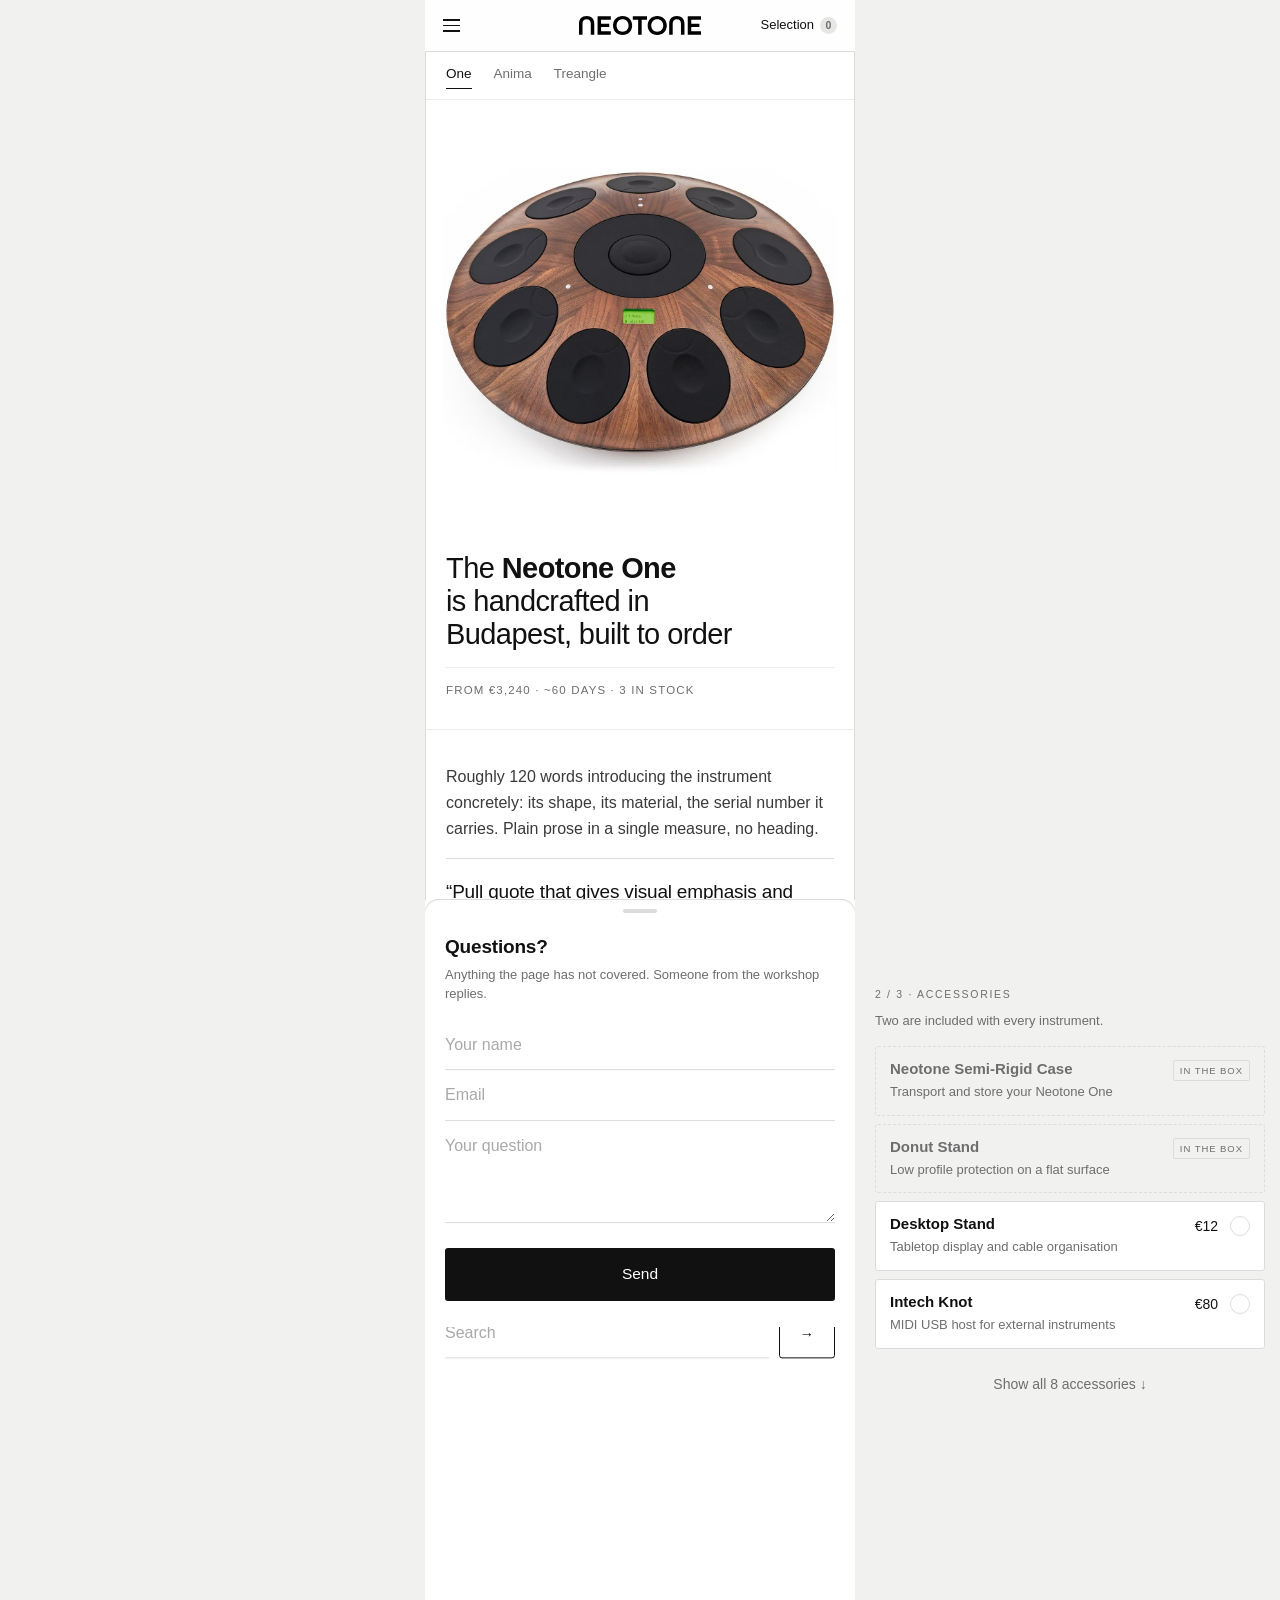
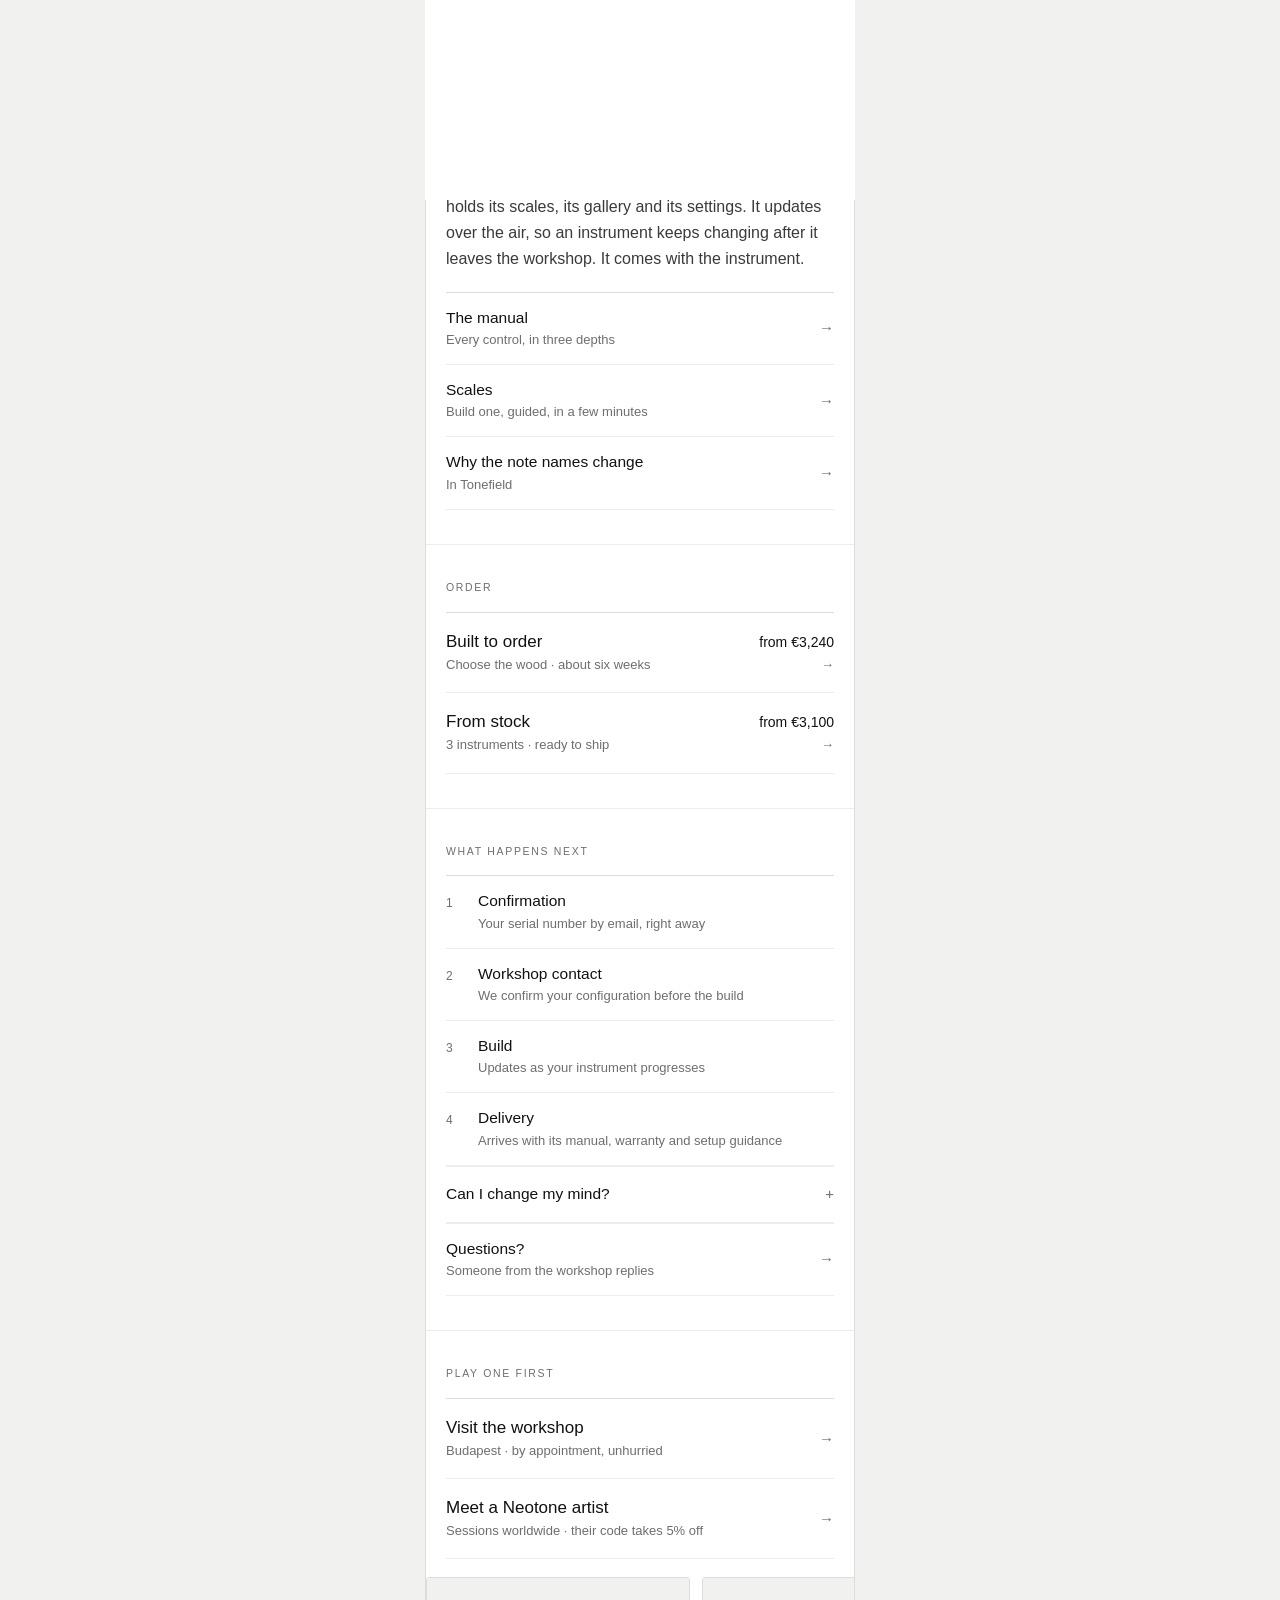
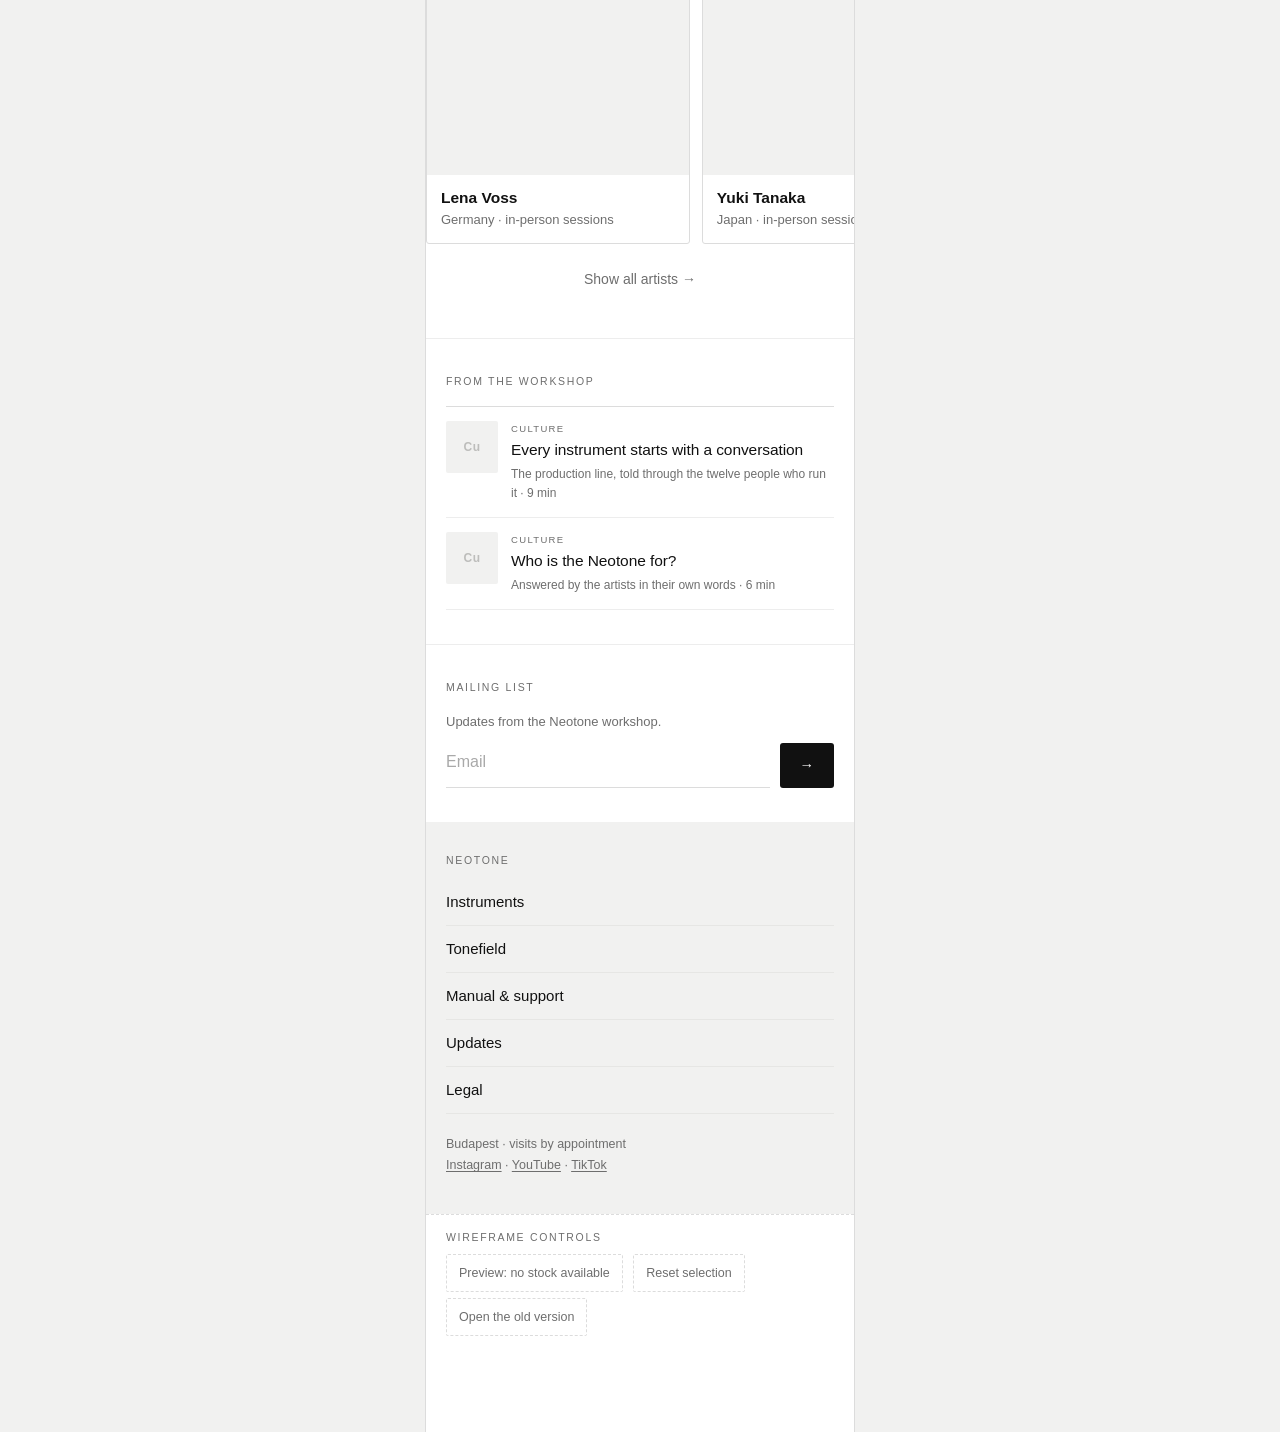
==== commit d8ceb0e8: "phone layout v1 Rebuild the site mobile-first. The page is for reading; the order is a flow.  - inde" ====
--- a/index.html
+++ b/index.html
@@ -1,1795 +1,720 @@
 <!DOCTYPE html>
 <html lang="en">
 <head>
-  <meta charset="utf-8">
-  <meta name="viewport" content="width=device-width, initial-scale=1">
-  <title>One · Neotone</title>
-  <style>
-    :root { --ink: #111; --line: #d9d9d9; --muted: #4f4f4f; --green: #2a7a2a; --max: 1180px; }
-
-    *, *::before, *::after { box-sizing: border-box; margin: 0; padding: 0; }
-    a { color: inherit; text-decoration: none; }
-
-    body { background: #fff; color: var(--ink); font-family: Arial, Helvetica, sans-serif; }
-
-    /* ---- Masthead ----
-       Neotone sits above the sections rather than beside them, which is the
-       whole point of v3: the company is the umbrella, and Culture, Instrument
-       and Craft are what it consists of.
-
-       Two states. At the top of a page the mark is centred with the sections
-       beneath it. Once you scroll, the bar collapses to a single row: small
-       mark on the left, sections on the right. The sections stay reachable the
-       whole way down, which the v2 nav could not do, since scrolling there
-       left only the return. */
-    /* ---- Masthead ----
-       Fixed height, contents positioned absolutely, and every moving value
-       driven by scroll position rather than by a timed transition. The bar is
-       therefore never mid-animation: where it sits is a function of how far
-       down the page you are. */
-    nav {
-      position: sticky; top: 0; z-index: 10;
-      background: #fff;
-      height: 118px;
-      /* Clipped left, right and top, open at the bottom. The row travels left as
-         you scroll and the items behind the current one go to negative x, which
-         would otherwise widen the page. overflow: hidden did that job but also
-         cut off the Instruments submenu, which hangs below the bar, and CSS
-         cannot clip one axis while leaving the other visible. */
-      clip-path: inset(0 0 -320px 0);
-    }
-    .nav-inner {
-      position: relative;
-      max-width: var(--max); margin: 0 auto; padding: 0 48px;
-      height: 100%;
-    }
-
-    .masthead {
-      position: absolute; left: 50%; top: 30px;
-      transform: translateX(-50%);
-      transform-origin: left center;
-      cursor: pointer;
-      will-change: transform, top;
-    }
-    .masthead img { height: 40px; width: auto; display: block; }
-
-    /* The row keeps its width the whole way down. Rather than folding items out
-       of the flow, which changes the width and makes the target move, the row
-       slides until the section you are in reaches the boundary. The others
-       travel with it and fade out. */
-    .sections {
-      position: absolute; left: 50%; top: 86px;
-      transform: translateX(-50%);
-      display: flex; align-items: baseline;
-      will-change: transform, top;
-    }
-    .sections a {
-      font-size: 14px; letter-spacing: 0.02em; color: var(--muted);
-      cursor: pointer; margin-left: 30px; white-space: nowrap;
-      /* No colour transition. Everything in this bar is a function of scroll
-         position, and a 200ms ease made the emphasis lag the scroll. */
-    }
-    .sections a:first-child { margin-left: 0; }
-
-
-    .sections a:hover { color: var(--ink); }
-    /* Emphasis on where you are: ink rather than grey, with a hairline under
-       it. Quiet enough to sit in a centred row of three, clear enough to read
-       as a position rather than as a hover state. */
-    .sections a {
-      padding-bottom: 4px;
-      border-bottom: 1px solid transparent;
-    }
-    .sections a.current {
-      color: var(--ink);
-      border-bottom-color: var(--ink);
-    }
-
-    @media (max-width: 980px) {
-      .nav-inner { padding: 0 24px; }
-      .sections a { margin-left: 20px; }
-    }
-
-
-    /* ---- Page ---- */
-    .page { max-width: var(--max); margin: 0 auto; padding: 0 48px 120px; }
-
-    /* ---- Page sections ----
-       Real structure at real type scale, holding placeholder words. Nothing here
-       is a labelled box describing what will go in it: dropping copy in should
-       not require touching layout. Chrome only where it carries information. */
-    .sec { margin-bottom: 88px; }
-    .sec:last-child { margin-bottom: 0; }
-
-
-    /* 2 · Specs strip. Hairlines between cells, no outer box: the dividers carry
-       the information, the box was only decoration. */
-    .specs-strip { display: grid; grid-template-columns: repeat(5, 1fr); border-top: 1px solid var(--line); border-bottom: 1px solid var(--line); }
-    .spec-cell { padding: 22px 24px 24px 0; border-right: 1px solid var(--line); }
-    .spec-cell:last-child { border-right: none; padding-right: 0; }
-    .spec-cell:not(:first-child) { padding-left: 24px; }
-    .spec-label {
-      display: block; margin-bottom: 7px;
-      font-size: 9px; font-weight: 700; text-transform: uppercase;
-      letter-spacing: 0.14em; color: var(--muted);
-    }
-    .spec-value { font-size: 13px; line-height: 1.45; }
-
-    /* 3 · Orientation. One measure of prose, centred, no heading. */
-    .editorial { max-width: 620px; margin-left: auto; margin-right: auto; }
-    .neos { max-width: 620px; margin-left: auto; margin-right: auto; }
-    .neos-text { font-size: 17px; line-height: 1.75; margin: 0; }
-    .neos-name { font-size: 22px; line-height: 1; }
-    .neos-text a { border-bottom: 1px solid var(--line); }
-    .neos-text a:hover { border-bottom-color: var(--ink); }
-    .editorial-text { font-size: 17px; line-height: 1.75; margin: 0; }
-
-    /* 5 · Learn more. Depth for the already committed, so it sits after the
-       purchase flow. Whole block is the click target, and these open in a new
-       tab: their parent is Neotone, and the masthead would otherwise carry
-       someone mid-purchase back to culture. */
-    .stack { display: grid; grid-template-columns: repeat(3, 1fr); gap: 28px; }
-    .stack-two { grid-template-columns: repeat(2, 1fr); max-width: 760px; }
-    .stack-card { display: block; cursor: pointer; }
-    .stack-img { width: 100%; aspect-ratio: 4 / 3; background: #ededed; margin-bottom: 14px; }
-    .stack-kicker {
-      display: block; margin-bottom: 7px;
-      font-size: 10px; font-weight: 700; text-transform: uppercase;
-      letter-spacing: 0.12em; color: var(--muted);
-    }
-    .stack-title { margin: 0; font-size: 16px; line-height: 1.4; font-weight: 400; }
-    .stack-card:hover .stack-title { text-decoration: underline; }
-
-    /* 6 · What happens next, with purchase terms beneath it. */
-    .sec-label {
-      display: block; margin-bottom: 22px;
-      font-size: 11px; font-weight: 700; text-transform: uppercase;
-      letter-spacing: 0.14em; color: var(--muted);
-    }
-    .steps-strip { display: grid; grid-template-columns: repeat(4, 1fr); border-top: 1px solid var(--line); }
-    .step-cell { padding: 22px 24px 26px 0; border-right: 1px solid var(--line); }
-    .step-cell:last-child { border-right: none; padding-right: 0; }
-    .step-cell:not(:first-child) { padding-left: 24px; }
-    .step-number { display: block; margin-bottom: 12px; font-size: 22px; color: var(--muted); }
-    .step-title { margin: 0 0 7px; font-size: 13px; font-weight: 700; }
-    .step-desc { margin: 0; font-size: 12px; line-height: 1.55; color: var(--muted); }
-    .terms { margin-top: 30px; max-width: 620px; }
-    .terms-q { margin: 0 0 8px; font-size: 13px; font-weight: 700; }
-    .terms-a { margin: 0; font-size: 13px; line-height: 1.6; color: var(--muted); }
-
-    /* 7 · Play one first, as a fork. */
-    .sec-line {
-      margin: 0 auto 48px; max-width: 860px; text-align: center;
-      font-size: 25px; font-weight: 400; line-height: 1.4; letter-spacing: -0.01em;
-    }
-    .way-title { margin: 0 0 12px; font-size: 21px; font-weight: 400; letter-spacing: -0.01em; }
-    .way-text { margin: 0 0 16px; font-size: 15px; line-height: 1.7; }
-    .path-cta { font-size: 14px; cursor: pointer; }
-    .path-cta:hover { text-decoration: underline; }
-
-    @media (max-width: 980px) {
-      .opening { padding: 32px 0 40px; font-size: 19px; }
-      .opening-name { font-size: 28px; }
-      .specs-strip, .steps-strip, .stack { grid-template-columns: 1fr; }
-      .spec-cell, .step-cell { border-right: none; border-bottom: 1px solid var(--line); padding-left: 0; }
-      .spec-cell:last-child, .step-cell:last-child { border-bottom: none; }
-    }
-
-    /* ================================================================
-       Purchase machinery, ported from v1/one.html.
-       See v1/site-structure.md for the component reference.
-       ================================================================ */
-
-    .sans { font-family: Arial, Helvetica, sans-serif; }
-    .hidden { display: none; }
-
-    .block { border: 1px solid var(--line); padding: 16px; margin-bottom: 14px; }
-    .block-label {
-      margin: 0 0 6px; font-size: 11px; font-weight: 700; text-transform: uppercase;
-      letter-spacing: 0.08em; color: var(--muted); font-family: Arial, Helvetica, sans-serif;
-    }
-    .block-desc { margin: 0; font-size: 13px; line-height: 1.5; color: var(--muted); font-family: Arial, Helvetica, sans-serif; }
-
-    .opt {
-      border: 1px solid var(--line); background: #fff; padding: 7px 10px;
-      font-size: 12px; font-family: Arial, Helvetica, sans-serif; cursor: pointer;
-    }
-    .opt.active { background: #f4f4f4; border-color: #999; }
-    .field {
-      width: 100%; border: 1px solid var(--line); padding: 8px; margin-top: 6px;
-      font-size: 13px; font-family: Arial, Helvetica, sans-serif;
-    }
-
-    /* ---- Order fork ---- */
-    .instrument-preview {
-      position: relative; width: 100%; height: 300px; background: var(--line);
-      display: flex; flex-direction: column; align-items: center; justify-content: center; gap: 6px;
-    }
-    .instrument-preview-label {
-      font-size: 13px; font-weight: 700; font-family: Arial, Helvetica, sans-serif;
-      text-transform: uppercase; letter-spacing: 0.1em; color: var(--muted);
-    }
-    .instrument-preview-caption { font-size: 12px; font-style: italic; color: var(--muted); font-family: Arial, Helvetica, sans-serif; }
-    .tabs {
-      display: flex;
-      border-left: 1px solid var(--line); border-right: 1px solid var(--line); border-bottom: 1px solid var(--line);
-      margin-bottom: 14px;
-    }
-    .tab {
-      flex: 1; border: none; border-right: 1px solid var(--line);
-      background: #fff; padding: 18px 20px; text-align: left;
-      cursor: pointer; font-family: Arial, Helvetica, sans-serif;
-    }
-    .tab:last-child { border-right: none; }
-    .tab.active { background: #f7f7f7; box-shadow: inset 0 2px 0 var(--ink); }
-    .tab-title { display: block; font-size: 15px; font-weight: 700; margin-bottom: 4px; }
-    .tab-desc { display: block; font-size: 12px; color: var(--muted); line-height: 1.5; }
-    .panel { padding: 0; }
-    .panel-intro {
-      font-size: 15px; line-height: 1.7;
-      margin: 0 auto 24px; max-width: 560px; color: var(--ink);
-    }
-
-    /* ---- Material cards ---- */
-    .material-grid { display: grid; grid-template-columns: repeat(5, 1fr); gap: 8px; margin-bottom: 20px; }
-    .material-card { border: 1px solid var(--line); cursor: pointer; }
-    .material-card.active { border-color: var(--ink); }
-    .material-swatch { width: 100%; aspect-ratio: 1 / 1; background: #d4d4d4; }
-    .material-card.active .material-swatch { background: #b8b8b8; }
-    .material-card-body { padding: 8px 10px; }
-    .material-name { margin: 0 0 3px; font-size: 12px; font-weight: 700; font-family: Arial, Helvetica, sans-serif; }
-    .material-note { margin: 0; font-size: 10px; color: var(--muted); line-height: 1.4; font-family: Arial, Helvetica, sans-serif; }
-
-    /* ---- Stock cards ---- */
-    .stock-grid { display: grid; grid-template-columns: repeat(3, 1fr); gap: 8px; margin-bottom: 8px; }
-    .stock-card { border: 1px solid var(--line); cursor: pointer; }
-    .stock-card.selected { border-color: var(--ink); }
-    .stock-card img { width: 100%; height: 160px; object-fit: cover; display: block; }
-    .stock-card-body { padding: 10px 12px; }
-    .stock-card-serial {
-      display: block; font-size: 9px; font-weight: 700;
-      text-transform: uppercase; letter-spacing: 0.1em; color: var(--muted); margin-bottom: 4px;
-      font-family: Arial, Helvetica, sans-serif;
-    }
-    .stock-card-wood { margin: 0 0 2px; font-size: 14px; }
-    .stock-card-price { display: block; font-size: 12px; color: var(--muted); margin-bottom: 8px; font-family: Arial, Helvetica, sans-serif; }
-    .stock-card-note { margin: 0; font-size: 11px; color: var(--muted); line-height: 1.5; font-style: italic; font-family: Arial, Helvetica, sans-serif; }
-    .bstock-badge {
-      display: inline-block; border: 1px solid #aaa; padding: 1px 6px;
-      font-size: 10px; color: #555; margin-left: 4px; vertical-align: middle;
-      font-family: Arial, Helvetica, sans-serif;
-    }
-
-    /* ---- Empty stock state ---- */
-    .stock-empty {
-      border: 1px solid var(--line); min-height: 200px;
-      display: flex; flex-direction: column; align-items: center; justify-content: center;
-      gap: 8px; margin-bottom: 8px; padding: 32px;
-    }
-    .stock-empty-head { font-size: 16px; font-style: italic; color: var(--muted); margin: 0; }
-    .stock-empty-body { font-size: 12px; color: var(--muted); text-align: center; line-height: 1.6; margin: 0; font-family: Arial, Helvetica, sans-serif; }
-    .wf-toggle { font-size: 11px; font-style: italic; color: var(--muted); cursor: pointer; background: none; border: none; padding: 0; margin-bottom: 20px; font-family: Arial, Helvetica, sans-serif; }
-    .wf-toggle:hover { text-decoration: underline; }
-
-    /* ---- Instrument summary ---- */
-    .summary-block { background: #f2f2f2; padding: 20px; margin-bottom: 14px; border: 1px solid var(--line); }
-    .summary-layout { display: grid; grid-template-columns: 1fr auto; grid-template-areas: "pre controls" "post controls"; gap: 0 24px; margin-top: 8px; align-items: start; }
-    .sum-pre { grid-area: pre; }
-    .sum-controls { grid-area: controls; border-left: 1px solid var(--line); padding-left: 16px; }
-    .sum-post { grid-area: post; }
-    .ctrl-row { display: flex; flex-direction: column; gap: 3px; margin-bottom: 10px; }
-    .ctrl-row:last-child { margin-bottom: 0; }
-    .ctrl-label { font-size: 10px; font-weight: 700; text-transform: uppercase; letter-spacing: 0.07em; color: var(--muted); font-family: Arial, Helvetica, sans-serif; }
-    .ctrl-row select { width: 168px; border: 1px solid var(--line); padding: 5px 8px; font-size: 12px; font-family: Arial, Helvetica, sans-serif; background: #fff; cursor: pointer; }
-    .ctrl-input-row { display: flex; gap: 4px; width: 168px; }
-    .ctrl-input-row input { flex: 1; min-width: 0; border: 1px solid var(--line); padding: 5px 8px; font-size: 12px; font-family: Arial, Helvetica, sans-serif; }
-    .summary-total { font-size: 14px; color: var(--ink); font-family: Arial, Helvetica, sans-serif; margin: 6px 0 0; }
-    .summary-bookend-note {
-      display: block; font-size: 10px; font-style: italic; color: var(--muted);
-      font-family: Arial, Helvetica, sans-serif; margin-top: 10px;
-    }
-
-    /* ---- Accessories ---- */
-    .acc-section { margin-top: 14px; padding-top: 14px; border-top: 1px solid var(--line); }
-    .acc-grid { display: grid; grid-template-columns: repeat(5, 1fr); gap: 8px; margin-top: 8px; }
-    .acc-card { border: 1px solid var(--line); display: flex; flex-direction: column; }
-    .acc-card.acc-extra { display: none; }
-    .acc-grid.acc-expanded .acc-card.acc-extra { display: flex; }
-    .acc-swatch { width: 100%; aspect-ratio: 1; background: #d4d4d4; }
-    .acc-body { padding: 8px 10px 10px; display: flex; flex-direction: column; flex: 1; }
-    .acc-name { margin: 0 0 4px; font-size: 12px; font-weight: 700; font-family: Arial, Helvetica, sans-serif; }
-    .acc-desc { margin: 0 0 6px; font-size: 10px; color: var(--muted); line-height: 1.4; font-family: Arial, Helvetica, sans-serif; flex: 1; }
-    .acc-price { margin: 0 0 8px; font-size: 12px; font-family: Arial, Helvetica, sans-serif; }
-    .acc-included { margin: 0; font-size: 12px; font-family: Arial, Helvetica, sans-serif; }
-    .acc-btn { font-size: 11px; padding: 5px 8px; margin-top: auto; align-self: flex-start; }
-    .acc-show-btn { display: block; width: 100%; margin-top: 8px; padding: 8px; border: 1px solid var(--line); background: #fff; text-align: center; font-size: 11px; font-family: Arial, Helvetica, sans-serif; cursor: pointer; color: var(--muted); }
-    .acc-show-btn:hover { border-color: #aaa; color: var(--ink); }
-
-    /* ---- Email capture / questions ---- */
-    .email-row { display: flex; gap: 8px; align-items: center; margin-top: 8px; flex-wrap: wrap; }
-    .email-row input[type="email"] {
-      padding: 7px 12px; border: 1px solid var(--line); font-size: 13px;
-      font-family: Arial, Helvetica, sans-serif; width: 220px;
-    }
-    .subscribe-btn {
-      padding: 7px 16px; background: var(--ink); color: #fff; border: none;
-      font-size: 12px; font-family: Arial, Helvetica, sans-serif; font-weight: 600;
-      letter-spacing: 0.04em; cursor: pointer;
-    }
-    .talk-block { border: 1px dashed #aaa; padding: 14px; margin-bottom: 14px; }
-
-    @media (max-width: 980px) {
-      .material-grid, .acc-grid { grid-template-columns: repeat(2, 1fr); }
-      .acc-card.acc-fifth { display: none; }
-      .acc-grid.acc-expanded .acc-card.acc-fifth { display: flex; }
-      .stock-grid { grid-template-columns: 1fr 1fr; }
-      .summary-layout { grid-template-columns: 1fr; grid-template-areas: "pre" "controls" "post"; }
-      .sum-controls { border-left: none; padding-left: 0; border-top: 1px solid var(--line); padding-top: 12px; margin: 10px 0; }
-      .sel-panel { width: 100%; }
-    }
-
-    /* ---- Selection Panel (ported from v1) ---- */
-    .sel-overlay {
-      position: fixed; inset: 0; background: rgba(0,0,0,0.12);
-      z-index: 100; display: none;
-    }
-    .sel-overlay.open { display: block; }
-    .sel-panel {
-      position: fixed; top: 0; right: 0; height: 100vh; width: 360px;
-      background: #fff; border-left: 1px solid var(--line);
-      z-index: 101; transform: translateX(100%); transition: transform 0.18s ease;
-      display: flex; flex-direction: column;
-    }
-    .sel-panel.open { transform: translateX(0); }
-    .sel-header {
-      padding: 16px; border-bottom: 1px solid var(--line);
-      display: flex; justify-content: space-between; align-items: center;
-    }
-    .sel-heading {
-      font-size: 11px; font-weight: 700; text-transform: uppercase;
-      letter-spacing: 0.08em; margin: 0;
-    }
-    .sel-close {
-      background: none; border: none; cursor: pointer;
-      font-size: 11px; color: var(--muted); padding: 0;
-    }
-    .sel-close:hover { color: var(--ink); }
-    .sel-body { flex: 1; overflow-y: auto; padding: 16px; }
-    .sel-empty { color: var(--muted); font-size: 13px; margin: 0; }
-    .sel-body .sel-item {
-      border: 1px solid var(--line); padding: 12px; margin-bottom: 8px;
-      display: flex; justify-content: space-between; align-items: flex-start; gap: 12px;
-    }
-    .sel-item-info { flex: 1; }
-    .sel-item-name { margin: 0 0 3px; font-size: 13px; font-weight: 400; }
-    .sel-item-detail { margin: 0 0 5px; font-size: 11px; color: var(--muted); }
-    .sel-item-price { margin: 0; font-size: 12px; }
-    .sel-remove {
-      background: none; border: none; cursor: pointer; padding: 0;
-      font-size: 11px; color: var(--muted); white-space: nowrap;
-    }
-    .sel-remove:hover { text-decoration: underline; color: var(--ink); }
-    .sel-footer { padding: 16px; border-top: 1px solid var(--line); }
-    .sel-cta {
-      display: block; width: 100%; padding: 10px; background: var(--ink); color: #fff;
-      border: none; font-size: 12px; font-weight: 600; letter-spacing: 0.04em; cursor: pointer;
-    }
-    .sel-cta:disabled { background: var(--line); color: var(--muted); cursor: default; }
-    .sel-total {
-      display: flex; justify-content: space-between; align-items: center;
-      padding-bottom: 12px; margin-bottom: 12px; border-bottom: 1px solid var(--line);
-      font-size: 12px;
-    }
-    .sel-save-row { display: flex; gap: 6px; margin-bottom: 10px; }
-    .sel-save-row input[type="email"] { flex: 1; border: 1px solid var(--line); padding: 6px 8px; font-size: 11px; font-family: inherit; }
-    .sel-save-btn { border: 1px solid var(--line); background: #fff; padding: 6px 10px; font-size: 11px; font-family: inherit; cursor: pointer; white-space: nowrap; }
-    .sel-save-label { font-size: 10px; color: var(--muted); margin: 0 0 5px; }
-    .subscribe-confirm { display: none; font-size: 11px; font-style: italic; color: var(--green); }
-
-    /* ---- Footer ----
-       Two quiet bands: sections + search, then utility + place. No column
-       headings, no dividers beyond a single hairline. Wraps rather than
-       needing breakpoints. */
-    .site-footer { background: #000; color: #fff; margin-top: 96px; }
-    .footer-inner { max-width: var(--max); margin: 0 auto; padding: 56px 48px; }
-
-    /* Top band restates the structure and holds search. The sections repeat the
-       bar deliberately: at the bottom of a page a reader is deciding what is
-       next, and a list of where they can go is useful even though the same list
-       is above. They also give search a left side, so it can sit right at its
-       own size rather than spanning the measure. */
-    .footer-top {
-      display: flex; align-items: flex-end; justify-content: space-between;
-      gap: 32px; flex-wrap: wrap;
-    }
-    .footer-sections { display: flex; align-items: baseline; gap: 22px; flex-wrap: wrap; }
-    .footer-sections a {
-      font-size: 13px; color: #fff; text-decoration: none; cursor: pointer;
-      font-family: Arial, Helvetica, sans-serif;
-    }
-    .footer-sections a:hover { opacity: 0.55; }
-
-    .footer-search { display: flex; align-items: center; width: 260px; max-width: 100%; }
-    .footer-search input {
-      flex: 1; min-width: 0; background: none; color: #fff;
-      border: none; border-bottom: 1px solid rgba(255,255,255,0.28);
-      padding: 6px 0; font-size: 13px; font-family: inherit;
-    }
-    .footer-search input::placeholder { color: rgba(255,255,255,0.35); }
-    .footer-search input:focus { outline: none; border-bottom-color: rgba(255,255,255,0.7); }
-    .footer-search button {
-      background: none; border: none; border-bottom: 1px solid rgba(255,255,255,0.28);
-      color: rgba(255,255,255,0.55); padding: 6px 0 6px 14px;
-      font-size: 14px; font-family: inherit; cursor: pointer;
-    }
-    .footer-search button:hover { color: #fff; }
-
-    .footer-band {
-      display: flex; align-items: flex-start; justify-content: space-between;
-      gap: 20px 32px; flex-wrap: wrap;
-      margin-top: 44px; padding-top: 20px;
-      border-top: 1px solid rgba(255,255,255,0.15);
-    }
-
-    .footer-utility { display: flex; flex-wrap: wrap; gap: 8px 22px; }
-    .footer-utility a { font-size: 12px; color: rgba(255,255,255,0.55); text-decoration: none; cursor: pointer; font-family: Arial, Helvetica, sans-serif; }
-    .footer-utility a:hover { color: #fff; }
-
-    .footer-place { display: flex; flex-direction: column; align-items: flex-start; gap: 6px; }
-    @media (min-width: 981px) { .footer-place { align-items: flex-end; text-align: right; } }
-    .footer-meta { margin: 0; font-size: 12px; color: rgba(255,255,255,0.38); font-family: Arial, Helvetica, sans-serif; }
-    .footer-social a { color: rgba(255,255,255,0.55); cursor: pointer; }
-    .footer-social a:hover { color: #fff; }
-
-
-    /* ---- Instrument row ----
-       The instruments, named, at the top of every instrument page. This is the
-       page doing the job the nav should not: the nav says Instruments, the page
-       says which. Selection sits at the right end, on these pages only, because
-       purchase happens here. */
-    .instrument-row {
-      max-width: var(--max); margin: 0 auto; padding: 28px 48px 0;
-      display: flex; align-items: baseline; justify-content: space-between;
-    }
-    .instrument-row .names { display: flex; align-items: baseline; gap: 26px; }
-    .instrument-row .names a {
-      font-size: 13px; letter-spacing: 0.02em; color: var(--muted);
-      padding-bottom: 3px; border-bottom: 1px solid transparent;
-    }
-    .instrument-row .names a:hover { color: var(--ink); }
-    .instrument-row .names a.current { color: var(--ink); border-bottom-color: var(--ink); }
-    /* Selection, in the nav row at the right, level with the section names.
-       Only when the selection is non-empty, only on pages where purchase
-       happens. Stays through the collapse. */
-    /* Quieter than the section names: smaller, grey, no underline. The
-       underline means "you are here", and Selection is not a place. It is a
-       utility that happens to share the row. */
-    .sel-nav {
-      position: absolute; right: 48px; top: 88px;
-      font-size: 12px; letter-spacing: 0.03em; color: var(--muted);
-      background: none; border: none; padding: 0; cursor: pointer;
-      font-family: inherit;
-      opacity: 0; pointer-events: none; will-change: top;
-    }
-    .sel-nav:hover { color: var(--ink); }
-    .sel-nav.visible { opacity: 1; pointer-events: auto; }
-    .sel-count { margin-left: 5px; }
-    @media (max-width: 980px) { .instrument-row { padding: 20px 24px 0; } }
-
-    /* ---- Page opening ----
-       Every page opens with one centred statement of what it is for, with the
-       section's own name inside that sentence rather than above it as a
-       heading. The nav already names the page, so a headline only repeats it.
-       Same gesture on every page, so the whole site reads as written. */
-    /* Entry fade sits on the wrapper, not the heading. The animation uses
-       fill: both, so its final opacity keeps applying and would override the
-       scroll fade below. Two elements, two opacities, composed by the browser. */
-    .opening-wrap { animation: opening-in 760ms ease 140ms both; }
-    @keyframes opening-in {
-      from { opacity: 0; }
-      to   { opacity: 1; }
-    }
-    .opening {
-      max-width: 720px; margin-left: auto; margin-right: auto;
-      padding: 64px 0 56px; text-align: center;
-      font-size: 21px; font-weight: 400; line-height: 1.7; color: var(--ink);
-    }
-    .opening-name { font-size: 34px; line-height: 1; letter-spacing: -0.01em; white-space: nowrap; }
-    @media (prefers-reduced-motion: reduce) {
-      .opening-wrap { animation: none; }
-    }
-    .editorial-pull {
-      margin: 1.4em 0; padding-left: 1.25rem;
-      border-left: 1px solid var(--line);
-      font-size: 21px; font-style: italic; line-height: 1.5; color: var(--muted);
-    }
-    .sec.neos { border: 1px solid var(--line); padding: 0; }
-    .neos-bar {
-      background: var(--ink); color: #fff; padding: 10px 40px;
-      font-size: 11px; letter-spacing: 0.16em; text-transform: uppercase;
-      font-family: Arial, Helvetica, sans-serif;
-    }
-    .neos-body { padding: 30px 40px 34px; }
-    .neos-links { margin-top: 20px; display: flex; gap: 28px; flex-wrap: wrap; }
-    .ref-note { margin: 8px 0 0; font-size: 12px; color: var(--muted); font-family: Arial, Helvetica, sans-serif; }
-    .ref-note a { border-bottom: 1px solid var(--line); }
-    .ref-note a:hover { color: var(--ink); border-bottom-color: var(--ink); }
-    .network { margin-top: 44px; }
-    .artists-grid { display: grid; grid-template-columns: repeat(3, 1fr); gap: 14px; }
-    .artist-card { border: 1px solid var(--line); display: flex; flex-direction: column; }
-    .artist-img { width: 100%; height: 180px; background: var(--line); flex-shrink: 0; }
-    .artist-card-body { padding: 12px; flex: 1; }
-    .artist-name { margin: 0 0 3px; font-size: 13px; font-weight: 700; font-family: Arial, Helvetica, sans-serif; }
-    .artist-desc { margin: 0 0 6px; font-size: 12px; color: var(--muted); font-family: Arial, Helvetica, sans-serif; line-height: 1.4; }
-    .session-status {
-      display: inline-block; font-size: 10px; font-family: Arial, Helvetica, sans-serif;
-      padding: 2px 7px; border: 1px solid var(--line);
-    }
-    .session-status.available { border-color: #333; }
-    .session-status.unavailable { color: #aaa; }
-    .artist-expand {
-      display: block; text-align: right; margin-top: 10px;
-      font-size: 11px; font-family: Arial, Helvetica, sans-serif;
-      cursor: pointer; background: none; border: none; padding: 0; color: var(--muted);
-    }
-    .artist-expand:hover { text-decoration: underline; }
-    .artist-detail { padding: 0 12px 12px; display: none; border-top: 1px solid var(--line); margin-top: 10px; }
-    .artist-detail.open { display: block; }
-    .artist-links { margin-top: 8px; display: flex; gap: 8px; flex-wrap: wrap; }
-    .artist-link-btn {
-      border: 1px solid var(--line); background: #fff; padding: 5px 9px;
-      font-size: 11px; font-family: Arial, Helvetica, sans-serif; cursor: pointer;
-    }
-    .opt-row { display: flex; flex-wrap: wrap; gap: 8px; margin-bottom: 12px; }
-    .artist-extra { display: none; }
-    .show-all-btn {
-      display: block; width: 100%; margin-top: 14px; padding: 10px;
-      border: 1px solid var(--line); background: #fff; text-align: center;
-      font-size: 12px; font-family: Arial, Helvetica, sans-serif;
-      cursor: pointer; color: var(--muted);
-    }
-    .show-all-btn:hover { border-color: #aaa; color: var(--ink); }
-    .subscribe { max-width: 620px; margin: 0 auto; }
-    .subscribe-label {
-      display: block; margin-bottom: 12px;
-      font-size: 11px; font-weight: 700; text-transform: uppercase;
-      letter-spacing: 0.14em; color: var(--muted);
-    }
-    .subscribe p { margin: 0 0 22px; font-size: 17px; line-height: 1.75; }
-    .subscribe-archive { color: var(--muted); border-bottom: 1px solid var(--line); }
-    .subscribe-archive:hover { color: var(--ink); border-bottom-color: var(--ink); }
-    .subscribe-form { display: flex; align-items: center; max-width: 420px; }
-    .subscribe-form input {
-      flex: 1; min-width: 0; background: none; color: var(--ink);
-      border: none; border-bottom: 1px solid var(--line);
-      padding: 8px 0; font-size: 15px; font-family: inherit;
-    }
-    .subscribe-form input::placeholder { color: var(--muted); }
-    .subscribe-form input:focus { outline: none; border-bottom-color: var(--ink); }
-    .subscribe-form button {
-      background: none; border: none; border-bottom: 1px solid var(--line);
-      color: var(--muted); padding: 8px 0 8px 16px;
-      font-size: 15px; font-family: inherit; cursor: pointer;
-    }
-    .subscribe-form button:hover { color: var(--ink); }
-    @media (max-width: 980px) { .artists-grid { grid-template-columns: 1fr; } .sec.neos { padding: 24px 20px; } }
-    .piece-media { margin: 0 0 88px; }
-    .lead-box { width: 100%; aspect-ratio: 2.4 / 1; background: #ededed; }
-    .diagram-caption { max-width: 860px; margin: 12px auto 0; font-size: 12px; color: var(--muted); font-family: Arial, Helvetica, sans-serif; text-align: center; }
-    .neos-doors { margin-top: 24px; display: grid; grid-template-columns: repeat(3, 1fr); gap: 20px; }
-    .neos-door { display: block; border: 1px solid var(--line); padding: 14px 16px; }
-    .neos-door:hover .door-title { text-decoration: underline; }
-    .door-kind { display: block; font-size: 10px; letter-spacing: 0.14em; text-transform: uppercase; color: var(--muted); font-family: Arial, Helvetica, sans-serif; margin-bottom: 6px; }
-    .door-title { display: block; font-size: 15px; margin-bottom: 4px; }
-    .door-desc { display: block; font-size: 12px; color: var(--muted); font-family: Arial, Helvetica, sans-serif; line-height: 1.5; }
-    .q-block { margin-top: 28px; padding-top: 24px; border-top: 1px solid var(--line); max-width: 560px; }
-    .q-label { margin: 0 0 6px; font-size: 13px; font-weight: 700; font-family: Arial, Helvetica, sans-serif; }
-    .q-desc { margin: 0 0 12px; font-size: 12px; color: var(--muted); font-family: Arial, Helvetica, sans-serif; }
-    .card-single { max-width: 480px; margin: 44px auto 0; }
-    .card-single .stack-img { aspect-ratio: 16 / 9; }
-    .stack-desc { margin: 4px 0 0; font-size: 13px; color: var(--muted); font-family: Arial, Helvetica, sans-serif; line-height: 1.5; }
-    .spec-cell { cursor: pointer; }
-    .spec-cell.active { outline: 1px solid var(--ink); outline-offset: -1px; }
-    .spec-diagram-box {
-      grid-column: 1 / -1; width: 100%; margin-top: 24px; aspect-ratio: 2.8 / 1;
-      background: #f3f3f3; border: 1px solid var(--line);
-      display: flex; align-items: center; justify-content: center;
-    }
-    .spec-diagram-note { max-width: 420px; padding: 0 24px; font-size: 12px; color: var(--muted); font-family: Arial, Helvetica, sans-serif; text-align: center; line-height: 1.6; }
-    .path-card { display: block; margin-top: 24px; max-width: 420px; }
-    .path-card .stack-img { aspect-ratio: 16 / 9; }
-    .way { max-width: 620px; margin: 0 auto 72px; text-align: center; }
-    .way:last-of-type { margin-bottom: 0; }
-    .way .path-card { margin: 32px auto 0; text-align: left; }
-    .terms-box { border: 1px solid var(--line); padding: 22px 26px; max-width: 620px; }
-  </style>
+<meta charset="utf-8">
+<meta name="viewport" content="width=device-width, initial-scale=1, viewport-fit=cover">
+<meta name="theme-color" content="#ffffff">
+<title>One · Neotone</title>
+<link rel="stylesheet" href="neo.css">
+<style>
+/* ---- page: the instrument --------------------------------- */
+:root{ --buy:64px; }
+.app{padding-bottom:calc(var(--buy) + var(--safe-b) + 8px);}
+
+.hero{padding:0;border-top:0;}
+.hero-media{width:100%;aspect-ratio:1/1;background:#fff;display:flex;align-items:center;justify-content:center;overflow:hidden;}
+.hero-media img{width:100%;height:100%;object-fit:contain;padding:4% 4% 0;}
+.hero-body{padding:24px var(--pad) 30px;}
+.hero-body .meta{margin-top:16px;padding-top:14px;border-top:1px solid var(--line-soft);}
+.prose p + p{margin-top:16px;}
+
+/* specifications */
+.diagram{background:var(--sunk);border-radius:2px;padding:14px 0;margin-bottom:14px;}
+.diagram svg{width:100%;height:auto;display:block;}
+.dg-part{transition:fill .3s var(--ease),stroke .3s var(--ease),opacity .3s var(--ease);}
+.spec-val{margin-top:16px;min-height:52px;font-size:15.5px;line-height:1.45;color:var(--ink);
+  transition:opacity .22s var(--ease),transform .22s var(--ease);}
+.spec-val.swap{opacity:0;transform:translateY(4px);}
+
+/* wood */
+.card.wood .card-body{padding:0;align-items:stretch;}
+.card.wood .swatch{flex:0 0 96px;width:96px;align-self:stretch;min-height:82px;}
+.card.wood .woodtext{flex:1;min-width:0;padding:13px 14px;display:flex;gap:12px;align-items:flex-start;}
+.card.wood .woodtext .grow{flex:1;min-width:0;}
+.sw-ash     {background:linear-gradient(105deg,#efece5,#e4e0d6 60%,#eceae3);}
+.sw-oak     {background:linear-gradient(105deg,#e6ded0,#d8cebb 60%,#e3dacb);}
+.sw-mahogany{background:linear-gradient(105deg,#cbb4a6,#b99b8a 60%,#c5ad9d);}
+.sw-cherry  {background:linear-gradient(105deg,#dcc2b2,#c9a692 60%,#d6bcaa);}
+.sw-walnut  {background:linear-gradient(105deg,#a89080,#8b7263 60%,#9d8474);}
+
+/* buy bar */
+.buybar{
+  position:fixed;bottom:0;left:50%;z-index:55;
+  width:100%;max-width:var(--app);
+  background:rgba(255,255,255,.94);backdrop-filter:saturate(180%) blur(12px);
+  border-top:1px solid var(--line);
+  padding:10px var(--pad) calc(10px + var(--safe-b));
+  display:flex;align-items:center;gap:14px;
+  transform:translate(-50%,110%);transition:transform .32s var(--ease);
+}
+.buybar.show{transform:translate(-50%,0);}
+.buybar .grow{flex:1;min-width:0;}
+.buybar .t{font-size:14.5px;font-weight:500;line-height:1.2;display:block;}
+.buybar .d{font-size:11px;letter-spacing:.09em;text-transform:uppercase;color:var(--muted);margin-top:3px;display:block;}
+.buybar .btn{width:auto;padding:13px 26px;min-height:46px;}
+
+/* the configurator */
+.steps{display:flex;gap:5px;padding:14px var(--pad) 0;flex:0 0 auto;}
+.steps i{flex:1;height:2px;background:var(--line);border-radius:2px;transition:background .3s var(--ease);}
+.steps i.on{background:var(--ink);}
+.track{flex:1;display:flex;min-height:0;transition:transform .34s var(--ease);will-change:transform;}
+.panel{flex:0 0 100%;overflow-y:auto;-webkit-overflow-scrolling:touch;padding:18px var(--pad) 26px;}
+.stack{display:flex;flex-direction:column;gap:10px;}
+.stack.tight{gap:8px;}
+.countrysel{display:flex;align-items:center;justify-content:space-between;gap:10px;width:100%;
+  padding:12px 0;border-bottom:1px solid var(--line-soft);position:relative;}
+.countrysel select{position:absolute;inset:0;opacity:0;width:100%;height:100%;}
+.empty{border:1px solid var(--line);border-radius:3px;padding:24px 20px;text-align:center;}
+.empty h3{margin-bottom:6px;}
+
+/* artists */
+.filters{display:flex;gap:8px;overflow-x:auto;scrollbar-width:none;
+  padding:12px var(--pad);border-bottom:1px solid var(--line-soft);flex:0 0 auto;}
+.filters::-webkit-scrollbar{display:none;}
+.artist{display:flex;gap:13px;padding:15px 0;width:100%;text-align:left;align-items:flex-start;}
+.artist .av{flex:0 0 52px;width:52px;height:52px;background:var(--sunk);border-radius:2px;}
+.artist .grow{flex:1;min-width:0;}
+.artist .who{font-size:15px;font-weight:600;display:block;}
+.artist .what{font-size:13px;color:var(--muted);line-height:1.45;margin-top:3px;display:block;}
+.artist .st{font-size:11px;letter-spacing:.08em;text-transform:uppercase;color:var(--ink);margin-top:7px;display:block;}
+.artist .st.no{color:var(--muted);}
+.links{display:flex;flex-wrap:wrap;gap:8px;padding:2px 0 16px;}
+.links a{border:1px solid var(--line);border-radius:20px;padding:7px 14px;font-size:13px;color:var(--ink-2);}
+</style>
 </head>
 <body>
 
-  <nav>
-    <div class="nav-inner">
-      <div class="masthead" role="presentation"><img src="media/wordmark/neotone.svg" alt="Neotone"></div>
-      <div class="sections">
-        <a href="index.html" data-section="instruments">Instruments</a>
-        <a href="tonefield.html" data-section="tonefield">Tonefield</a>
-      </div>
-      <button class="sel-nav" id="sel-nav" onclick="openSelectionPanel()">Selection<span class="sel-count" id="sel-count"></span></button>
-    </div>
+<header class="appbar">
+  <button class="iconbtn" data-open="menu" aria-label="Menu"><span class="bars"><i></i><i></i><i></i></span></button>
+  <a class="mark" href="index.html"><img src="media/wordmark/neotone.svg" alt="Neotone"></a>
+  <button class="iconbtn r" data-open="selection">Selection<span class="selcount" id="selcount">0</span></button>
+</header>
+
+<div class="app">
+
+  <nav class="switcher" aria-label="Instruments">
+    <a href="index.html" class="on">One</a>
+    <a href="anima.html">Anima</a>
+    <a href="treangle.html">Treangle</a>
   </nav>
 
-  <div class="instrument-row">
-    <div class="names" role="navigation" aria-label="Instruments">
-      <a href="index.html" class="current">One</a>
-      <a href="anima.html">Anima</a>
-      <a href="treangle.html">Treangle</a>
-    </div>
+  <!-- 01 · hero -->
+  <section class="hero" id="hero">
+    <div class="hero-media"><img src="media/finish/neotone-walnut-01.png" alt="Neotone One"></div>
+    <div class="hero-body">
+      <h1>The <em>Neotone One</em> is handcrafted in Budapest, built to order</h1>
+      <span class="meta" id="hero-meta">From €3,240 · ~60 days · 3 in stock</span>
+    </div>
+  </section>
+
+  <!-- 02 · orientation -->
+  <section class="prose">
+    <p>Roughly 120 words introducing the instrument concretely: its shape, its material, the serial number it carries. Plain prose in a single measure, no heading.</p>
+    <p class="pull">“Pull quote that gives visual emphasis and draws the reader deeper into the instrument.”</p>
+    <p>A second short paragraph describing what comes with the instrument, and a brief orientation to its key features before the reader moves into the order.</p>
+    <div class="rows" style="margin-top:22px;">
+      <a class="row" href="tonefield.html#who-is-it-for">
+        <span class="grow"><span class="t">Who is the Neotone for?</span><span class="d">The question, answered by the artists in their own words</span></span>
+        <span class="arw">→</span>
+      </a>
+    </div>
+  </section>
+
+  <!-- 03 · specifications -->
+  <section>
+    <div class="sec-head"><span class="lbl">Specifications</span></div>
+    <div class="diagram">
+      <svg viewBox="0 0 300 190" role="img" aria-label="Diagram of the instrument">
+        <ellipse id="dg-shell" class="dg-part" cx="150" cy="95" rx="118" ry="80" fill="#e4e4e2" stroke="#c4c4c4" stroke-width="1.2"/>
+        <ellipse id="dg-rim" class="dg-part" cx="150" cy="95" rx="104" ry="68" fill="none" stroke="#c9c9c9" stroke-width="1.2"/>
+        <g id="dg-fields" class="dg-part" fill="#d4d4d2" stroke="#bfbfbf" stroke-width="1">
+          <circle cx="150" cy="42" r="13"/><circle cx="207" cy="57" r="13"/>
+          <circle cx="238" cy="95" r="13"/><circle cx="207" cy="133" r="13"/>
+          <circle cx="150" cy="148" r="13"/><circle cx="93"  cy="133" r="13"/>
+          <circle cx="62"  cy="95" r="13"/><circle cx="93"  cy="57" r="13"/>
+          <circle cx="150" cy="66" r="9"/><circle cx="186" cy="95" r="9"/>
+          <circle cx="150" cy="124" r="9"/><circle cx="114" cy="95" r="9"/>
+        </g>
+        <circle id="dg-dome" class="dg-part" cx="150" cy="95" r="21" fill="#d4d4d2" stroke="#bfbfbf" stroke-width="1"/>
+      </svg>
+    </div>
+    <div class="chips" id="spec-chips"></div>
+    <p class="spec-val" id="spec-val"></p>
+    <span class="meta" id="spec-count"></span>
+  </section>
+
+  <!-- 04 · neOS -->
+  <section>
+    <div class="sec-head"><span class="lbl">neOS</span></div>
+    <p>Every Neotone One runs neOS: the software that holds its scales, its gallery and its settings. It updates over the air, so an instrument keeps changing after it leaves the workshop. It comes with the instrument.</p>
+    <div class="rows" style="margin-top:20px;">
+      <a class="row" href="manual.html"><span class="grow"><span class="t">The manual</span><span class="d">Every control, in three depths</span></span><span class="arw">→</span></a>
+      <a class="row" href="manual-scales.html"><span class="grow"><span class="t">Scales</span><span class="d">Build one, guided, in a few minutes</span></span><span class="arw">→</span></a>
+      <a class="row" href="neos-note-names.html"><span class="grow"><span class="t">Why the note names change</span><span class="d">In Tonefield</span></span><span class="arw">→</span></a>
+    </div>
+  </section>
+
+  <!-- 05 · order entry -->
+  <section id="order-entry">
+    <div class="sec-head"><span class="lbl">Order</span></div>
+    <div class="rows">
+      <button class="row lead-row" onclick="startOrder('build')">
+        <span class="grow"><span class="t">Built to order</span><span class="d">Choose the wood · about six weeks</span></span>
+        <span style="text-align:right;"><span class="val">from €3,240</span><span class="d" style="margin-top:3px;">→</span></span>
+      </button>
+      <button class="row lead-row" onclick="startOrder('stock')">
+        <span class="grow"><span class="t">From stock</span><span class="d" id="stock-entry-d">3 instruments · ready to ship</span></span>
+        <span style="text-align:right;"><span class="val" id="stock-entry-p">from €3,100</span><span class="d" style="margin-top:3px;">→</span></span>
+      </button>
+    </div>
+  </section>
+
+  <!-- 06 · what happens next -->
+  <section>
+    <div class="sec-head"><span class="lbl">What happens next</span></div>
+    <div class="rows">
+      <div class="row"><span class="n">1</span><span class="grow"><span class="t">Confirmation</span><span class="d">Your serial number by email, right away</span></span></div>
+      <div class="row"><span class="n">2</span><span class="grow"><span class="t">Workshop contact</span><span class="d">We confirm your configuration before the build</span></span></div>
+      <div class="row"><span class="n">3</span><span class="grow"><span class="t">Build</span><span class="d">Updates as your instrument progresses</span></span></div>
+      <div class="row"><span class="n">4</span><span class="grow"><span class="t">Delivery</span><span class="d">Arrives with its manual, warranty and setup guidance</span></span></div>
+    </div>
+    <div class="rows hair disc">
+      <button class="row" data-disc><span class="grow"><span class="t">Can I change my mind?</span></span><span class="arw">+</span></button>
+      <div class="disc-body"><div><div class="disc-inner">
+        <p class="small">Yes, at any point. Before your instrument is built, during production, or within two weeks of delivery. Cancel or return for a full refund, no explanation required.</p>
+      </div></div></div>
+    </div>
+    <div class="rows hair">
+      <button class="row" data-open="contact">
+        <span class="grow"><span class="t">Questions?</span><span class="d">Someone from the workshop replies</span></span><span class="arw">→</span>
+      </button>
+    </div>
+  </section>
+
+  <!-- 07 · play one first -->
+  <section>
+    <div class="sec-head"><span class="lbl">Play one first</span></div>
+    <div class="rows">
+      <button class="row lead-row" data-stub="Opens an email to the workshop">
+        <span class="grow"><span class="t">Visit the workshop</span><span class="d">Budapest · by appointment, unhurried</span></span><span class="arw">→</span>
+      </button>
+      <button class="row lead-row" data-open="artists">
+        <span class="grow"><span class="t">Meet a Neotone artist</span><span class="d">Sessions worldwide · their code takes 5% off</span></span><span class="arw">→</span>
+      </button>
+    </div>
+    <div class="rail" id="artist-rail" style="margin-top:18px;"></div>
+    <button class="btn quiet" style="margin-top:6px;" data-open="artists">Show all artists →</button>
+  </section>
+
+  <!-- 08 · from the workshop -->
+  <section>
+    <div class="sec-head"><span class="lbl">From the workshop</span></div>
+    <div class="rows none" style="border-top:1px solid var(--line);">
+      <a class="arow" href="tonefield.html#every-instrument">
+        <span class="th">Cu</span>
+        <span class="grow"><span class="k">Culture</span><span class="t">Every instrument starts with a conversation</span><span class="m">The production line, told through the twelve people who run it · 9 min</span></span>
+      </a>
+      <a class="arow" href="tonefield.html#who-is-it-for">
+        <span class="th">Cu</span>
+        <span class="grow"><span class="k">Culture</span><span class="t">Who is the Neotone for?</span><span class="m">Answered by the artists in their own words · 6 min</span></span>
+      </a>
+    </div>
+  </section>
+
+  <!-- 09 · mailing list -->
+  <section>
+    <div class="sec-head"><span class="lbl">Mailing list</span></div>
+    <p class="small" style="margin-bottom:6px;">Updates from the Neotone workshop.</p>
+    <form class="inline-form" data-subscribe>
+      <input class="field" type="email" placeholder="Email" required>
+      <button class="btn sm" type="submit">→</button>
+    </form>
+    <p class="note" data-subnote hidden>You’re on the list.</p>
+  </section>
+
+  <footer class="site-foot">
+    <span class="lbl" style="margin-bottom:10px;">Neotone</span>
+    <div class="foot-links">
+      <a href="index.html">Instruments</a>
+      <a href="tonefield.html">Tonefield</a>
+      <a href="manual.html">Manual &amp; support</a>
+      <a href="updates.html">Updates</a>
+      <a href="legal.html">Legal</a>
+    </div>
+    <p class="foot-meta">
+      Budapest · visits by appointment<br>
+      <a href="#" data-stub="Instagram">Instagram</a> ·
+      <a href="#" data-stub="YouTube">YouTube</a> ·
+      <a href="#" data-stub="TikTok">TikTok</a>
+    </p>
+  </footer>
+
+  <div class="wf">
+    <span class="lbl">Wireframe controls</span>
+    <button onclick="toggleStockEmpty()" id="wf-stock">Preview: no stock available</button>
+    <button onclick="resetAll()">Reset selection</button>
+    <a href="index-v1-desktop.html">Open the old version</a>
   </div>
 
-
-  <main class="page">
-
-    <!-- 1 · Opening -->
-    <div class="opening-wrap">
-    <h1 class="opening">The <span class="opening-name">Neotone One</span> is handcrafted in Budapest, built to order</h1>
-    <!-- Lead media, grid width, as a piece opens. The page never showed the
-         object before asking for the order. -->
-    <figure class="piece-media">
-      <div class="lead-box"></div>
-      <figcaption class="diagram-caption">Lead image: the instrument, perhaps in a scene. Image or interactive image; the designer&rsquo;s space.</figcaption>
-    </figure>
-    </div>
-
-    <!-- 2 · Orientation -->
-    <section class="sec editorial">
-      <p class="editorial-text">Roughly 120 words introducing the instrument concretely: its shape, its material, the serial number it carries. Plain prose in a single measure, no heading.</p>
-      <p class="editorial-pull">&ldquo;Pull quote that gives visual emphasis and draws the reader deeper into the instrument.&rdquo;</p>
-      <p class="editorial-text">A second short paragraph describing what comes with the instrument: warranty, what the order process looks like, a brief orientation to key features before the reader moves into the order section.</p>
-      <p class="editorial-text">Whether it is for you is a question the artists have answered in their own words: <a href="#" onclick="pieceLink(event)">Who is the Neotone for?</a></p>
-    </section>
-
-    <!-- 3 · Specs strip -->
-    <section class="sec specs-strip">
-      <div class="spec-cell" onclick="specFocus(this, 'Material')">
-        <span class="spec-label">Material</span>
-        <span class="spec-value">Hand selected instrument grade hardwood</span>
-      </div>
-      <div class="spec-cell" onclick="specFocus(this, 'Sound')">
-        <span class="spec-label">Sound</span>
-        <span class="spec-value">Cor sound engine, samples from world-class instruments</span>
-      </div>
-      <div class="spec-cell" onclick="specFocus(this, 'Control')">
-        <span class="spec-label">Control</span>
-        <span class="spec-value">20 tonefields, gesture resolution, fully assignable</span>
-      </div>
-      <div class="spec-cell" onclick="specFocus(this, 'Scales')">
-        <span class="spec-label">Scales</span>
-        <span class="spec-value">Unlimited, including harmonics, crosstalk, and articulation</span>
-      </div>
-      <div class="spec-cell" onclick="specFocus(this, 'Lead time')">
-        <span class="spec-label">Lead time</span>
-        <span class="spec-value">~60 days, or stock available immediately</span>
-      </div>
-      <div class="spec-diagram-box"><span class="spec-diagram-note" id="spec-diagram-caption">Interactive diagram: select a spec above and the corresponding part of the instrument highlights.</span></div>
-    </section>
-
-    <!-- 3b · neOS. The software is part of the instrument today, so it is
-         named here, on the instrument, rather than given a place in the nav.
-         The day it ships on its own it becomes a product, and Instruments gets a
-         sibling called Software. Until then this block is where a reader learns
-         the name. -->
-    <section class="sec neos">
-      <div class="neos-bar">neOS</div>
-      <div class="neos-body">
-        <p class="neos-text">Every Neotone One runs <span class="neos-name">neOS</span>, the software that holds its scales, its gallery and its settings. It is where scales are built and shared, and it updates over the air, so an instrument keeps changing after it leaves the workshop. It comes with the instrument.</p>
-        <div class="neos-doors">
-        <a class="neos-door" href="manual.html">
-          <span class="door-kind">Reference</span>
-          <span class="door-title">The manual</span>
-          <span class="door-desc">Every control, in three depths.</span>
-        </a>
-        <a class="neos-door" href="manual-scales.html">
-          <span class="door-kind">Walkthrough</span>
-          <span class="door-title">Scales</span>
-          <span class="door-desc">Build one, guided, in a few minutes.</span>
-        </a>
-        <a class="neos-door" href="neos-note-names.html">
-          <span class="door-kind">The idea</span>
-          <span class="door-title">Why the note names change as you build</span>
-          <span class="door-desc">In Tonefield.</span>
-        </a>
-      </div>
-      </div>
-    </section>
-
-    <!-- 4 · Order fork -->
-    <section class="block" style="padding: 0; overflow: hidden; margin-bottom: 14px;">
-
-      <div class="tabs sans">
-        <button class="tab active" id="tab-build" onclick="switchFork('build')">
-          <span class="tab-title">Built to Order</span>
-          <span class="tab-desc">Built for you in Budapest. About six weeks.</span>
-        </button>
-        <button class="tab" id="tab-stock" onclick="switchFork('stock')">
-          <span class="tab-title">From Stock</span>
-          <span class="tab-desc">Finished instruments at the workshop, ready to ship.</span>
-        </button>
-      </div>
-
-      <div style="padding: 16px;">
-
-        <!-- Built to Order -->
-        <div id="panel-build" class="panel">
-          <p class="panel-intro">Choose the wood. A deposit confirms your place in the build queue.</p>
-
-          <div class="material-grid">
-            <div class="material-card" id="wood-ash" onclick="selectWood('Ash',0)">
-              <div class="material-swatch"></div>
-              <div class="material-card-body">
-                <p class="material-name">Ash</p>
-                <p class="material-note">Light grain, bright attack</p>
-              </div>
-            </div>
-            <div class="material-card" id="wood-oak" onclick="selectWood('Oak',0)">
-              <div class="material-swatch"></div>
-              <div class="material-card-body">
-                <p class="material-name">Oak</p>
-                <p class="material-note">Dense body, warm sustain</p>
-              </div>
-            </div>
-            <div class="material-card active" id="wood-mahogany" onclick="selectWood('Mahogany',90)">
-              <div class="material-swatch"></div>
-              <div class="material-card-body">
-                <p class="material-name">Mahogany</p>
-                <p class="material-note">Rich mid-range, full resonance</p>
-              </div>
-            </div>
-            <div class="material-card" id="wood-cherry" onclick="selectWood('Cherry',90)">
-              <div class="material-swatch"></div>
-              <div class="material-card-body">
-                <p class="material-name">Cherry</p>
-                <p class="material-note">Refined tone, medium weight</p>
-              </div>
-            </div>
-            <div class="material-card" id="wood-walnut" onclick="selectWood('Walnut',190)">
-              <div class="material-swatch"></div>
-              <div class="material-card-body">
-                <p class="material-name">Walnut</p>
-                <p class="material-note">Dark grain, deep bass response</p>
-              </div>
-            </div>
-          </div>
-
-          <div class="summary-block sans">
-            <p class="block-label">Your instrument</p>
-            <div class="summary-layout">
-              <div class="sum-pre">
-                <p class="block-desc" id="sum-wood" style="margin-top:4px;">Wood: Mahogany</p>
-                <p class="block-desc" id="sum-base" style="margin-top:4px;">Base price: EUR 3,240</p>
-                <p class="block-desc" id="sum-disc" style="margin-top:4px;">Referral discount: 0%</p>
-              </div>
-              <div class="sum-controls">
-                <div class="ctrl-row">
-                  <label class="ctrl-label" for="vat-country-build">Destination Country</label>
-                  <select id="vat-country-build" onchange="changeVATCountry(this.value)">
-                    <option value="HU">Hungary</option>
-                    <option value="DE">Germany</option>
-                    <option value="FR">France</option>
-                    <option value="US">United States</option>
-                  </select>
-                  <p class="block-desc" style="font-size:11px; margin-top:3px;">Used to calculate VAT</p>
-                </div>
-                <div class="ctrl-row">
-                  <label class="ctrl-label" for="refcode">Artist Referral Code</label>
-                  <div class="ctrl-input-row">
-                    <input id="refcode" placeholder="Optional" />
-                    <button class="opt" onclick="applyCode()">Apply</button>
-                  </div>
-                  <p id="refmsg" class="block-desc" style="font-size:11px; margin-top:3px;">No code applied.</p>
-                  <p class="ref-note">Codes come from artist sessions.</p>
-                </div>
-              </div>
-              <div class="sum-post">
-                <p class="block-desc" id="sum-vat" style="margin-top:4px;"></p>
-                <p class="summary-total" id="sum-total" style="margin-top:4px;"></p>
-              </div>
-            </div>
-            <button class="opt" style="margin-top:14px;" onclick="addBuildToSelection()">Add to Selection</button>
-            <span class="summary-bookend-note">End of purchase flow. Sections below are supplementary.</span>
-
-            <div class="acc-section">
-              <p class="block-label">Accessories</p>
-              <div class="acc-grid" id="acc-grid-build"></div>
-              <button class="acc-show-btn" onclick="toggleAccessories(this)">Show more accessories &darr;</button>
-            </div>
-          </div>
-        </div>
-
-        <!-- From Stock -->
-        <div id="panel-stock" class="panel hidden">
-          <p class="panel-intro">Each stock instrument is a specific, complete object with its own history. Select one below.</p>
-
-          <div id="stock-available">
-            <div class="stock-grid">
-              <div class="stock-card" id="stock-a" onclick="selectStock('Serial No. 821', false)">
-                <img src="media/finish/neotone-walnut-01.png" alt="Serial No. 821" />
-                <div class="stock-card-body">
-                  <span class="stock-card-serial">Serial No. 821</span>
-                  <p class="stock-card-wood">Walnut</p>
-                  <span class="stock-card-price">EUR 3,800</span>
-                  <p class="stock-card-note">Played in workshop sessions. No cosmetic marks. Full warranty.</p>
-                </div>
-              </div>
-              <div class="stock-card" id="stock-b" onclick="selectStock('Serial No. 873', false)">
-                <img src="media/finish/neotone-cherry-01.png" alt="Serial No. 873" />
-                <div class="stock-card-body">
-                  <span class="stock-card-serial">Serial No. 873</span>
-                  <p class="stock-card-wood">Cherry</p>
-                  <span class="stock-card-price">EUR 3,980</span>
-                  <p class="stock-card-note">Studio instrument. Light playing wear on upper rim. Full warranty.</p>
-                </div>
-              </div>
-              <div class="stock-card" id="stock-c" onclick="selectStock('Serial No. 907', true)">
-                <img src="media/finish/neotone-oak-01.png" alt="Serial No. 907" />
-                <div class="stock-card-body">
-                  <span class="stock-card-serial">Serial No. 907 <span class="bstock-badge">B-stock</span></span>
-                  <p class="stock-card-wood">Oak</p>
-                  <span class="stock-card-price">EUR 3,100</span>
-                  <p class="stock-card-note">Minor cosmetic marking on lower body. Fully functional. Same warranty applies.</p>
-                </div>
-              </div>
-            </div>
-            <button class="wf-toggle" onclick="toggleStockEmpty()">Preview: no stock available &uarr;</button>
-          </div>
-
-          <div id="stock-empty-state" class="hidden">
-            <div class="stock-empty">
-              <p class="stock-empty-head">No stock instruments available at this time.</p>
-              <p class="stock-empty-body">New stock is listed here as instruments become available.<br>Built to order is always open.</p>
-            </div>
-            <button class="wf-toggle" onclick="toggleStockEmpty()">Preview: show stock instruments &uarr;</button>
-          </div>
-
-          <div class="summary-block sans">
-            <p class="block-label">Your instrument</p>
-            <div class="summary-layout">
-              <div class="sum-pre">
-                <p class="block-desc" id="stock-sum-item" style="margin-top:4px;">Select an instrument above</p>
-                <p class="block-desc" id="stock-sum-base" style="margin-top:4px;">Base price: –</p>
-                <p class="block-desc" id="stock-sum-disc" style="margin-top:4px;">Referral discount: 0%</p>
-              </div>
-              <div class="sum-controls">
-                <div class="ctrl-row">
-                  <label class="ctrl-label" for="vat-country-stock">Destination Country</label>
-                  <select id="vat-country-stock" onchange="changeVATCountry(this.value)">
-                    <option value="HU">Hungary</option>
-                    <option value="DE">Germany</option>
-                    <option value="FR">France</option>
-                    <option value="US">United States</option>
-                  </select>
-                  <p class="block-desc" style="font-size:11px; margin-top:3px;">Used to calculate VAT</p>
-                </div>
-                <div class="ctrl-row">
-                  <label class="ctrl-label" for="stock-refcode">Artist Referral Code</label>
-                  <div class="ctrl-input-row">
-                    <input id="stock-refcode" placeholder="Optional" />
-                    <button class="opt" onclick="applyStockCode()">Apply</button>
-                  </div>
-                  <p id="stock-refmsg" class="block-desc" style="font-size:11px; margin-top:3px;">No code applied.</p>
-                  <p class="ref-note">Codes come from artist sessions.</p>
-                </div>
-              </div>
-              <div class="sum-post">
-                <p class="block-desc" id="stock-sum-vat" style="margin-top:4px;"></p>
-                <p class="summary-total" id="stock-sum-total" style="margin-top:4px;"><strong>Total: –</strong></p>
-              </div>
-            </div>
-            <button class="opt" style="margin-top:14px;" onclick="addStockToSelection()">Add to Selection</button>
-            <span class="summary-bookend-note">End of purchase flow. Sections below are supplementary.</span>
-
-            <div class="acc-section">
-              <p class="block-label">Accessories</p>
-              <div class="acc-grid" id="acc-grid-stock"></div>
-              <button class="acc-show-btn" onclick="toggleAccessories(this)">Show more accessories &darr;</button>
-            </div>
-          </div>
-
-          <div class="block sans" style="margin-bottom: 14px;">
-            <p class="block-label">Notify me when new stock becomes available</p>
-            <p class="block-desc" style="margin-top:4px;">We'll email you when a new instrument is listed. No account required.</p>
-            <form class="email-row" onsubmit="handleNotify(event)">
-              <input type="email" placeholder="Email address" required />
-              <button class="subscribe-btn" type="submit">Notify me</button>
-              <span class="subscribe-confirm">You're on the list</span>
-            </form>
-          </div>
-        </div>
-
-      </div>
-    </section>
-
-    <!-- 5 · What happens next, with purchase terms. Beside the fork,
-         because terms belong next to the ask. -->
-    <section class="sec">
-      <span class="sec-label">What happens next</span>
-      <div class="steps-strip">
-        <div class="step-cell">
-          <span class="step-number">1</span>
-          <p class="step-title">Confirmation</p>
-          <p class="step-desc">You'll receive an order confirmation and your serial number by email right away. Your place in the production sequence is secured.</p>
-        </div>
-        <div class="step-cell">
-          <span class="step-number">2</span>
-          <p class="step-title">Workshop contact</p>
-          <p class="step-desc">Someone from the workshop will contact you to confirm your configuration and answer any questions before the build begins.</p>
-        </div>
-        <div class="step-cell">
-          <span class="step-number">3</span>
-          <p class="step-title">Build</p>
-          <p class="step-desc">Your instrument enters production. You'll receive updates as it progresses.</p>
-        </div>
-        <div class="step-cell">
-          <span class="step-number">4</span>
-          <p class="step-title">Delivery</p>
-          <p class="step-desc">Your instrument will arrive with its <a href="manual.html">manual</a>, warranty, and setup guidance.</p>
+</div>
+
+<div class="buybar" id="buybar">
+  <span class="grow"><span class="t">Neotone One</span><span class="d">From €3,240</span></span>
+  <button class="btn" onclick="startOrder('build')">Order</button>
+</div>
+
+<!-- the configurator -->
+<div class="sheet full" id="sheet-order" role="dialog" aria-modal="true" aria-label="Order">
+  <div class="sheet-bar">
+    <button id="ord-back" onclick="stepBack()" aria-label="Back">←</button>
+    <span class="ttl" id="ord-title">Built to order</span>
+    <button data-close="order" aria-label="Close">✕</button>
+  </div>
+  <div class="steps"><i id="st1"></i><i id="st2"></i><i id="st3"></i></div>
+  <div class="track" id="track">
+
+    <div class="panel" id="p1">
+      <span class="lbl" id="p1-lbl">1 / 3 · Wood</span>
+      <p class="small" id="p1-intro" style="margin:8px 0 16px;">A deposit confirms your place in the build queue.</p>
+      <div class="stack" id="p1-list"></div>
+      <div id="p1-empty" hidden>
+        <div class="empty">
+          <h3>No stock instruments right now</h3>
+          <p class="small" style="margin-top:6px;">New instruments are listed here as they become available. Built to order is always open.</p>
+          <button class="btn ghost" style="margin-top:16px;" data-open="notify">Notify me</button>
+          <button class="btn quiet" style="margin-top:4px;" onclick="switchMode('build')">Build one instead →</button>
         </div>
       </div>
-      <div class="terms terms-box">
-        <p class="terms-q">Can I change my mind?</p>
-        <p class="terms-a">Yes, at any point. Before your instrument is built, during production, or within two weeks of delivery. Cancel or return for a full refund, no explanation required.</p>
+    </div>
+
+    <div class="panel" id="p2">
+      <span class="lbl">2 / 3 · Accessories</span>
+      <p class="small" style="margin:8px 0 16px;">Two are included with every instrument.</p>
+      <div class="stack tight" id="p2-list"></div>
+      <button class="btn quiet" id="p2-more" style="margin-top:10px;" onclick="toggleMoreAcc()">Show all accessories ↓</button>
+    </div>
+
+    <div class="panel" id="p3">
+      <span class="lbl">3 / 3 · Your instrument</span>
+      <div id="sum-lines" style="margin-top:14px;"></div>
+      <div class="countrysel">
+        <span><span style="font-size:15px;">Destination</span><span class="small" style="display:block;">Used to calculate VAT</span></span>
+        <span style="white-space:nowrap;color:var(--muted);font-size:14px;" id="country-label">Hungary ▾</span>
+        <select id="country" onchange="setCountry(this.value)" aria-label="Destination country">
+          <option value="HU">Hungary</option><option value="DE">Germany</option>
+          <option value="FR">France</option><option value="US">United States</option>
+        </select>
       </div>
-      <div class="q-block">
-        <p class="q-label">Questions?</p>
-        <p class="q-desc">Anything the page has not covered. Someone from the workshop replies.</p>
-        <input class="field" placeholder="Your name" />
-        <input class="field" placeholder="Email" />
-        <textarea class="field" rows="3" placeholder="Your question or message" style="resize:vertical;"></textarea>
-        <button class="opt" style="margin-top:8px;" onclick="alert('Sends to the workshop inbox. Not wired up yet.')">Send</button>
+      <div class="rows hair disc" style="border-top:0;">
+        <button class="row" data-disc>
+          <span class="grow"><span class="t" style="font-weight:400;color:var(--muted);" id="ref-row-label">Have an artist referral code?</span></span><span class="arw">+</span>
+        </button>
+        <div class="disc-body"><div><div class="disc-inner">
+          <form class="inline-form" onsubmit="applyCode(event)">
+            <input class="field" id="refcode" placeholder="Code" autocomplete="off" autocapitalize="characters">
+            <button class="btn sm ghost" type="submit">Apply</button>
+          </form>
+          <p class="note" id="refmsg">Codes come from artist sessions. Try LENA.</p>
+        </div></div></div>
       </div>
-    </section>
-
-    <!-- 6 · Play one first: the retail network. Neotone has no shops, so the
-         people below are where the instrument can be met. Shops join the same
-         grid the day a partnership is real, and not before. -->
-    <section class="sec" id="play-one">
-      <span class="sec-label">Play one first</span>
-      <p class="sec-line">If you&rsquo;d like to play a Neotone One in person, there are two ways.</p>
-      <div class="way">
-        <h3 class="way-title">Visit the workshop</h3>
-        <p class="way-text">Our full stock, available to play. Sessions are by appointment and unhurried. Write to arrange a time, bring an afternoon.</p>
-        <a class="path-cta" onclick="alert('Opens an email to the workshop. Not wired up yet.')">Write to us &rarr;</a>
-        <a class="stack-card path-card" href="#" onclick="pieceLink(event)">
-          <div class="stack-img"></div>
-          <p class="stack-title">Every instrument starts with a conversation</p>
-          <p class="stack-desc">Read about the workshop: the production line, told through the twelve people who run it.</p>
-        </a>
-      </div>
-      <div class="way" id="artist-directory">
-        <h3 class="way-title">Reach out to a Neotone artist</h3>
-        <p class="way-text">Artists host sessions in their studios and homes around the world; some answer questions over a call, in your language. Sessions are free, and if you order afterwards your host&rsquo;s code takes five percent off and credits them.</p>
-      </div>
-      <div class="network">
-    <div class="opt-row sans">
-      <button class="opt active" onclick="filterArtists('all',this)">All</button>
-      <button class="opt" onclick="filterArtists('europe',this)">Europe</button>
-      <button class="opt" onclick="filterArtists('americas',this)">Americas</button>
-      <button class="opt" onclick="filterArtists('asia',this)">Asia</button>
-      <button class="opt" onclick="filterArtists('sessions',this)">In-person sessions</button>
-    </div>
-    <div id="artists" class="artists-grid">
-
-      <div class="artist-card artist" data-region="europe" data-sessions="true">
-        <div class="artist-img"></div>
-        <div class="artist-card-body">
-          <p class="artist-name">Lena Voss &middot; Germany</p>
-          <p class="artist-desc">Electroacoustic composition and live gesture practice.</p>
-          <span class="session-status available">In-person sessions</span>
-          <button class="artist-expand" onclick="toggleArtist('artist-lena', this)">Expand</button>
-        </div>
-        <div id="artist-lena" class="artist-detail">
-          <p class="block-desc" style="font-size:12px; margin-bottom:8px;">Lena works between acoustic improvisation and electronic processing. Based in Berlin, she teaches instrument practice and runs monthly open sessions.</p>
-          <div class="artist-links">
-            <a class="artist-link-btn" href="#">Website</a>
-            <a class="artist-link-btn" href="#">Instagram</a>
-            <a class="artist-link-btn" href="#">Soundcloud</a>
-            <a class="artist-link-btn" href="#">Contact for sessions</a>
-          </div>
-        </div>
-      </div>
-
-      <div class="artist-card artist" data-region="americas" data-sessions="false">
-        <div class="artist-img"></div>
-        <div class="artist-card-body">
-          <p class="artist-name">Rafael Montes &middot; Colombia</p>
-          <p class="artist-desc">Ritual performance and scale-driven improvisation.</p>
-          <button class="artist-expand" onclick="toggleArtist('artist-rafael', this)">Expand</button>
-        </div>
-        <div id="artist-rafael" class="artist-detail">
-          <p class="block-desc" style="font-size:12px; margin-bottom:8px;">Rafael's practice integrates tuning systems from Andean tradition with contemporary gesture. His recordings are available via Bandcamp.</p>
-          <div class="artist-links">
-            <a class="artist-link-btn" href="#">Bandcamp</a>
-            <a class="artist-link-btn" href="#">Instagram</a>
-          </div>
-        </div>
-      </div>
-
-      <div class="artist-card artist" data-region="asia" data-sessions="true">
-        <div class="artist-img"></div>
-        <div class="artist-card-body">
-          <p class="artist-name">Yuki Tanaka &middot; Japan</p>
-          <p class="artist-desc">Minimalist solo work and spatial listening sessions.</p>
-          <span class="session-status available">In-person sessions</span>
-          <button class="artist-expand" onclick="toggleArtist('artist-yuki', this)">Expand</button>
-        </div>
-        <div id="artist-yuki" class="artist-detail">
-          <p class="block-desc" style="font-size:12px; margin-bottom:8px;">Yuki focuses on sustained tones and room acoustics. Based in Kyoto, she hosts small-group listening and instrument sessions by arrangement.</p>
-          <div class="artist-links">
-            <a class="artist-link-btn" href="#">Website</a>
-            <a class="artist-link-btn" href="#">YouTube</a>
-            <a class="artist-link-btn" href="#">Contact for sessions</a>
-          </div>
-        </div>
-      </div>
-
-      <div class="artist-card artist" data-region="europe" data-sessions="true">
-        <div class="artist-img"></div>
-        <div class="artist-card-body">
-          <p class="artist-name">Marta Hoffmann &middot; Poland</p>
-          <p class="artist-desc">Improvisation and contemporary compositional practice.</p>
-          <span class="session-status available">In-person sessions</span>
-          <button class="artist-expand" onclick="toggleArtist('artist-marta', this)">Expand</button>
-        </div>
-        <div id="artist-marta" class="artist-detail">
-          <p class="block-desc" style="font-size:12px; margin-bottom:8px;">Marta works across composed and improvised forms. Based in Warsaw, she runs regular sessions and is available for workshops and collaborative projects.</p>
-          <div class="artist-links">
-            <a class="artist-link-btn" href="#">Website</a>
-            <a class="artist-link-btn" href="#">Instagram</a>
-            <a class="artist-link-btn" href="#">Contact for sessions</a>
-          </div>
-        </div>
-      </div>
-
-      <div class="artist-card artist" data-region="americas" data-sessions="true">
-        <div class="artist-img"></div>
-        <div class="artist-card-body">
-          <p class="artist-name">Elena Vasquez &middot; Argentina</p>
-          <p class="artist-desc">Field recording, tuning research, and ensemble work.</p>
-          <span class="session-status available">In-person sessions</span>
-          <button class="artist-expand" onclick="toggleArtist('artist-elena', this)">Expand</button>
-        </div>
-        <div id="artist-elena" class="artist-detail">
-          <p class="block-desc" style="font-size:12px; margin-bottom:8px;">Elena's practice draws on acoustic ecology and microtonality. Based in Buenos Aires, she hosts instrument sessions and gives talks on tuning systems.</p>
-          <div class="artist-links">
-            <a class="artist-link-btn" href="#">Website</a>
-            <a class="artist-link-btn" href="#">Instagram</a>
-            <a class="artist-link-btn" href="#">Contact for sessions</a>
-          </div>
-        </div>
-      </div>
-
-      <div class="artist-card artist artist-sixth" data-region="asia" data-sessions="false">
-        <div class="artist-img"></div>
-        <div class="artist-card-body">
-          <p class="artist-name">Hiroshi Naka &middot; South Korea</p>
-          <p class="artist-desc">Electronic texture and extended technique for handpan.</p>
-          <button class="artist-expand" onclick="toggleArtist('artist-hiroshi', this)">Expand</button>
-        </div>
-        <div id="artist-hiroshi" class="artist-detail">
-          <p class="block-desc" style="font-size:12px; margin-bottom:8px;">Hiroshi combines the Neotone One with modular synthesis and live processing. His practice is centred on timbre and spectral density. Virtual sessions by arrangement.</p>
-          <div class="artist-links">
-            <a class="artist-link-btn" href="#">Website</a>
-            <a class="artist-link-btn" href="#">YouTube</a>
-          </div>
-        </div>
-      </div>
-
-      <div class="artist-card artist artist-extra" data-region="europe" data-sessions="true">
-        <div class="artist-img"></div>
-        <div class="artist-card-body">
-          <p class="artist-name">Anna Svensson &middot; Sweden</p>
-          <p class="artist-desc">Ambient composition and meditative performance practice.</p>
-          <span class="session-status available">In-person sessions</span>
-          <button class="artist-expand" onclick="toggleArtist('artist-anna', this)">Expand</button>
-        </div>
-        <div id="artist-anna" class="artist-detail">
-          <p class="block-desc" style="font-size:12px; margin-bottom:8px;">Anna works with long-form ambient pieces and sustained resonance. Based in Gothenburg, she hosts intimate listening sessions in her studio.</p>
-          <div class="artist-links">
-            <a class="artist-link-btn" href="#">Website</a>
-            <a class="artist-link-btn" href="#">Soundcloud</a>
-            <a class="artist-link-btn" href="#">Contact for sessions</a>
-          </div>
-        </div>
-      </div>
-
-      <div class="artist-card artist artist-extra" data-region="europe" data-sessions="false">
-        <div class="artist-img"></div>
-        <div class="artist-card-body">
-          <p class="artist-name">Marco Ferretti &middot; Italy</p>
-          <p class="artist-desc">Solo performance and instrument pedagogy.</p>
-          <button class="artist-expand" onclick="toggleArtist('artist-marco', this)">Expand</button>
-        </div>
-        <div id="artist-marco" class="artist-detail">
-          <p class="block-desc" style="font-size:12px; margin-bottom:8px;">Marco teaches instrument practice and has developed a method for integrating handpan techniques with the Neotone One. Virtual sessions available.</p>
-          <div class="artist-links">
-            <a class="artist-link-btn" href="#">Website</a>
-            <a class="artist-link-btn" href="#">Instagram</a>
-          </div>
-        </div>
-      </div>
-
-      <div class="artist-card artist artist-extra" data-region="asia" data-sessions="true">
-        <div class="artist-img"></div>
-        <div class="artist-card-body">
-          <p class="artist-name">Sung-Ah Kim &middot; Taiwan</p>
-          <p class="artist-desc">Cross-cultural improvisation and collaborative sound work.</p>
-          <span class="session-status available">In-person sessions</span>
-          <button class="artist-expand" onclick="toggleArtist('artist-sungah', this)">Expand</button>
-        </div>
-        <div id="artist-sungah" class="artist-detail">
-          <p class="block-desc" style="font-size:12px; margin-bottom:8px;">Sung-Ah performs and teaches across East Asia, working between traditional Korean forms and contemporary improvised practice. Sessions held in Taipei.</p>
-          <div class="artist-links">
-            <a class="artist-link-btn" href="#">Website</a>
-            <a class="artist-link-btn" href="#">Instagram</a>
-            <a class="artist-link-btn" href="#">Contact for sessions</a>
-          </div>
-        </div>
-      </div>
-
-    </div>
-    <button class="show-all-btn" id="show-all-btn" onclick="toggleShowAll(this)">Show all artists</button>
-      </div>
-      <div class="card-single">
-        <a class="stack-card" href="#" onclick="pieceLink(event)">
-          <div class="stack-img"></div>
-          <p class="stack-title">Who is the Neotone for?</p>
-          <p class="stack-desc">The question, answered by the artists in their own words.</p>
-        </a>
-      </div>
-    </section>
-
-    <!-- 7 · Mailing list, the same component as the feed's end -->
-    <section class="sec">
-      <div class="subscribe">
-        <span class="subscribe-label">Mailing list</span>
-        <p>Updates from the Neotone workshop</p>
-        <form class="subscribe-form" onsubmit="handleSubscribe(event)">
-          <input type="email" placeholder="Email" required />
-          <button type="submit" aria-label="Subscribe">&rarr;</button>
-        </form>
-      </div>
-    </section>
-  </main>
-
-  <div class="sel-overlay" id="sel-overlay" onclick="closeSelectionPanel()"></div>
-  <div class="sel-panel" id="sel-panel">
-    <div class="sel-header">
-      <p class="sel-heading">Selection</p>
-      <button class="sel-close" onclick="closeSelectionPanel()">Close</button>
-    </div>
-    <div class="sel-body" id="sel-body">
-      <p class="sel-empty">Your selection is empty.</p>
-    </div>
-    <div class="sel-footer">
-      <div class="sel-total" id="sel-total" style="display: none;">
-        <span>Total</span><span id="sel-total-amount"></span>
-      </div>
-      <div id="sel-save-section" style="display: none; margin-bottom: 10px;">
-        <p class="sel-save-label">Save this selection</p>
-        <form class="sel-save-row" onsubmit="handleSaveSelection(event)">
-          <input type="email" placeholder="Your email address" required />
-          <button class="sel-save-btn" type="submit">Save</button>
-          <span class="subscribe-confirm">Saved!</span>
-        </form>
-      </div>
-      <button class="sel-cta" id="sel-cta" disabled
-        onclick="goToCheckout()">Proceed to Payment</button>
-    </div>
+      <div id="sum-tail" style="margin-top:4px;"></div>
+      <p class="note" style="margin-top:18px;">Full refund at any point: before the build, during production, or within two weeks of delivery. No explanation required.</p>
+    </div>
+
   </div>
-
-  <footer class="site-footer">
-    <div class="footer-inner">
-
-      <div class="footer-top">
-        <div class="footer-sections">
-          <a href="index.html">Instruments</a>
-          <a href="tonefield.html">Tonefield</a>
-        </div>
-        <form class="footer-search" onsubmit="handleSearch(event)">
-          <input type="search" placeholder="Search" />
-          <button type="submit" aria-label="Search">&rarr;</button>
-        </form>
-      </div>
-
-      <div class="footer-band">
-        <div class="footer-utility">
-          <a onclick="utilityLink('Workshop')">Workshop</a>
-          <a href="updates.html">Updates</a>
-          <a onclick="utilityLink('Contact')">Contact</a>
-          <a href="legal.html">Legal</a>
-        </div>
-        <div class="footer-place">
-          <p class="footer-meta">Budapest &middot; visits by appointment</p>
-          <p class="footer-meta footer-social">
-            <a onclick="socialLink('Instagram')">Instagram</a> &middot;
-            <a onclick="socialLink('YouTube')">YouTube</a> &middot;
-            <a onclick="socialLink('TikTok')">TikTok</a> &middot;
-            <a onclick="socialLink('Facebook')">Facebook</a>
-          </p>
-        </div>
-      </div>
-
-    </div>
-  </footer>
-
-  <script>
-    /* ---- Masthead ----
-       SECTION is which of the three this page belongs to, empty on pages that
-       belong to none. It marks the current section. With the sections on screen
-       the whole way down there is nothing to return from, which removes most of
-       the machinery v2 needed. */
-    const SECTION = 'instruments';
-
-    const nav      = document.querySelector('nav');
-    const navInner = document.querySelector('.nav-inner');
-    const masthead = document.querySelector('.masthead');
-    const sections = document.querySelector('.sections');
-    const links    = [...document.querySelectorAll('.sections a')];
-
-    /* The section this page belongs to is marked from the first frame. Pages
-       belonging to no section, legal for instance, mark nothing. */
-    const current = links.find(a => a.dataset.section === SECTION);
-    if (current) current.classList.add('current');
-
-    /* Two overlapping ranges. The sections you are not in fade first and
-       slowly; the pair travels left over a longer distance, so the move reads
-       as deliberate and stays tied to the scroll rather than snapping. */
-    const FADE_FROM  = 20,  FADE_TO  = 220;
-    const SHIFT_FROM = 60,  SHIFT_TO = 460;
-    const MARK_TOP   = [30, 22];
-    const SECT_TOP   = [86, 62];
-    const MARK_SCALE = [1, 0.55];
-
-    let markShift = null;
-    const selNav = document.getElementById('sel-nav');
-
-
-    /* Measured with the bar at rest, so the numbers are the distance from where
-       each element sits when centred to the content boundary. Remeasured once
-       the wordmark has loaded, since an image with no width measures wrong. */
-    function measure() {
-      const style = getComputedStyle(navInner);
-      const contentLeft = navInner.getBoundingClientRect().left + parseFloat(style.paddingLeft);
-      const rest = el => {
-        const prev = el.style.transform;
-        el.style.transform = 'translateX(-50%)';
-        const left = el.getBoundingClientRect().left;
-        el.style.transform = prev;
-        return left;
+  <div class="sheet-foot">
+    <span class="grow"><span class="amt" id="ord-amt">€3,330</span><span class="cap" id="ord-cap">Subtotal · ex VAT</span></span>
+    <button class="btn" id="ord-next" onclick="stepNext()">Next</button>
+  </div>
+</div>
+
+<!-- artists -->
+<div class="sheet full" id="sheet-artists" role="dialog" aria-modal="true" aria-label="Artists">
+  <div class="sheet-bar"><span></span><span class="ttl">Neotone artists</span><button data-close="artists" aria-label="Close">✕</button></div>
+  <div class="filters" id="artist-filters"></div>
+  <div class="sheet-body" id="artist-list"></div>
+</div>
+
+<!-- notify -->
+<div class="sheet bottom" id="sheet-notify" role="dialog" aria-modal="true" aria-label="Notify me">
+  <div class="grab"></div>
+  <div class="sheet-body">
+    <h2>Notify me about new stock</h2>
+    <p class="small" style="margin-top:6px;">We’ll email you when a new instrument is listed. No account required.</p>
+    <form style="margin-top:16px;" id="contact-form">
+      <input class="field" type="email" placeholder="Email address" required>
+      <button class="btn" type="submit" style="margin-top:18px;">Notify me</button>
+    </form>
+  </div>
+</div>
+
+<script>
+/* The order sheet owns the back gesture while it is deeper than step one. */
+window.NEO = {
+  onBack: function(top){ if (top === 'order' && S.step > 1){ stepBack(); return false; } },
+  onAllSheetsClosed: function(){ onScroll(); },
+  onOpenSheet: function(name){ if (name === 'artists') renderArtists(); }
+};
+</script>
+<script src="neo.js"></script>
+<script>
+/* ---- data ---- */
+var BASE = 3240;
+var WOODS = [
+  { id:'ash',      name:'Ash',      note:'Light grain, bright attack',     extra:0   },
+  { id:'oak',      name:'Oak',      note:'Dense body, warm sustain',       extra:0   },
+  { id:'mahogany', name:'Mahogany', note:'Rich mid-range, full resonance', extra:90  },
+  { id:'cherry',   name:'Cherry',   note:'Refined tone, medium weight',    extra:90  },
+  { id:'walnut',   name:'Walnut',   note:'Dark grain, deep bass response', extra:190 }
+];
+var STOCK = [
+  { serial:'No. 821', wood:'Walnut', price:3800, img:'media/finish/neotone-walnut-01.png',
+    note:'Played in workshop sessions. No cosmetic marks. Full warranty.', b:false },
+  { serial:'No. 873', wood:'Cherry', price:3980, img:'media/finish/neotone-cherry-01.png',
+    note:'Studio instrument. Light playing wear on upper rim. Full warranty.', b:false },
+  { serial:'No. 907', wood:'Oak',    price:3100, img:'media/finish/neotone-oak-01.png',
+    note:'Minor cosmetic marking on lower body. Fully functional. Same warranty.', b:true }
+];
+var ACC = [
+  { name:'Neotone Semi-Rigid Case', desc:'Transport and store your Neotone One',          included:true },
+  { name:'Donut Stand',             desc:'Low profile protection on a flat surface',      included:true },
+  { name:'Desktop Stand',           desc:'Tabletop display and cable organisation',       price:12 },
+  { name:'Intech Knot',             desc:'MIDI USB host for external instruments',        price:80 },
+  { name:'Headphone “L” Adapter',   desc:'Low profile headphone connection',              price:2  },
+  { name:'MIDI DIN Adapter',        desc:'Connect to classic MIDI hardware',              price:8  },
+  { name:'Wood Care Kit',           desc:'Maintain the finish of your instrument',        price:9  },
+  { name:'Neotone Carry Bag',       desc:'Lightweight canvas bag for everyday transport', price:28 }
+];
+var SPECS = [
+  { k:'Control',   v:'20 tonefields, gesture resolution, fully assignable',        part:'fields' },
+  { k:'Material',  v:'Hand selected instrument grade hardwood',                    part:'shell'  },
+  { k:'Sound',     v:'Cor sound engine, samples from world-class instruments',     part:'dome'   },
+  { k:'Scales',    v:'Unlimited, including harmonics, crosstalk and articulation', part:'rim'    },
+  { k:'Lead time', v:'~60 days, or stock available immediately',                   part:'all'    }
+];
+var ARTISTS = [
+  { n:'Lena Voss',      c:'Germany',   r:'europe',   s:true,  d:'Electroacoustic composition and live gesture practice.' },
+  { n:'Rafael Montes',  c:'Colombia',  r:'americas', s:false, d:'Ritual performance and scale-driven improvisation.' },
+  { n:'Yuki Tanaka',    c:'Japan',     r:'asia',     s:true,  d:'Minimalist solo work and spatial listening sessions.' },
+  { n:'Marta Hoffmann', c:'Poland',    r:'europe',   s:true,  d:'Improvisation and contemporary compositional practice.' },
+  { n:'Elena Vasquez',  c:'Argentina', r:'americas', s:true,  d:'Field recording, tuning research and ensemble work.' },
+  { n:'Hiroshi Naka',   c:'Korea',     r:'asia',     s:false, d:'Electronic texture and extended technique.' },
+  { n:'Anna Svensson',  c:'Sweden',    r:'europe',   s:true,  d:'Ambient composition and meditative performance.' },
+  { n:'Marco Ferretti', c:'Italy',     r:'europe',   s:false, d:'Solo performance and instrument pedagogy.' },
+  { n:'Sung-Ah Kim',    c:'Taiwan',    r:'asia',     s:true,  d:'Cross-cultural improvisation and collaborative work.' }
+];
+var CODES = ['DANNY10','LENA','SOFIA'];
+
+var money = neo.money, esc = neo.esc, VAT = neo.VAT, VAT_NAME = neo.VAT_NAME;
+function $(id){ return document.getElementById(id); }
+
+var S = { mode:'build', wood:2, stock:null, acc:{}, discount:0, step:1, moreAcc:false, stockEmpty:false };
+
+/* ---- price ---- */
+function baseOf(){ return S.mode === 'stock' ? (S.stock === null ? 0 : STOCK[S.stock].price) : BASE + WOODS[S.wood].extra; }
+function discountEligible(){ return S.mode === 'stock' ? (S.stock !== null && !STOCK[S.stock].b) : true; }
+function accTotal(){ var t = 0, i; for (i in S.acc) if (S.acc[i] && ACC[i].price) t += ACC[i].price; return t; }
+function calc(){
+  var base = baseOf();
+  var disc = discountEligible() ? Math.round(base * S.discount / 100) : 0;
+  var sub  = base - disc + accTotal();
+  var rate = VAT[neo.getCountry()];
+  var vat  = (rate === null || !sub) ? 0 : Math.round(sub * rate);
+  return { base:base, disc:disc, sub:sub, rate:rate, vat:vat, total:sub + vat };
+}
+
+/* ---- specifications ---- */
+function renderSpecs(){
+  var chips = $('spec-chips');
+  chips.innerHTML = '';
+  SPECS.forEach(function(s, i){
+    var b = document.createElement('button');
+    b.className = 'chip'; b.textContent = s.k;
+    b.onclick = function(){ pickSpec(i); };
+    chips.appendChild(b);
+  });
+  pickSpec(0);
+}
+function pickSpec(i){
+  var chips = $('spec-chips').children, j;
+  for (j = 0; j < chips.length; j++) chips[j].classList.toggle('on', j === i);
+  var val = $('spec-val');
+  val.classList.add('swap');
+  setTimeout(function(){ val.textContent = SPECS[i].v; val.classList.remove('swap'); }, 130);
+  $('spec-count').textContent = (i + 1) + ' / ' + SPECS.length;
+
+  var part = SPECS[i].part;
+  var map = { shell:'dg-shell', dome:'dg-dome', fields:'dg-fields', rim:'dg-rim' };
+  ['dg-shell','dg-dome','dg-fields','dg-rim'].forEach(function(id){
+    var el = $(id), lit = (part === 'all') || (map[part] === id);
+    el.setAttribute('opacity', lit ? '1' : '.34');
+    if (id === 'dg-fields' || id === 'dg-dome') el.setAttribute('fill', lit ? '#9c9c9a' : '#d4d4d2');
+    if (id === 'dg-shell') el.setAttribute('fill', lit ? '#cfcfcd' : '#e4e4e2');
+    if (id === 'dg-rim') el.setAttribute('stroke', lit ? '#6e6e6e' : '#c9c9c9');
+  });
+}
+
+/* ---- page bits ---- */
+function renderArtistRail(){
+  var rail = $('artist-rail');
+  rail.innerHTML = '';
+  ARTISTS.filter(function(a){ return a.s; }).slice(0, 3).forEach(function(a){
+    var el = document.createElement('button');
+    el.className = 'card';
+    el.onclick = function(){ neo.openSheet('artists'); };
+    el.innerHTML = '<div class="card-media" style="aspect-ratio:4/3;background:var(--sunk);"></div>' +
+      '<div class="card-body"><span class="grow"><span class="card-name">' + esc(a.n) + '</span>' +
+      '<span class="card-note">' + esc(a.c) + ' · in-person sessions</span></span></div>';
+    rail.appendChild(el);
+  });
+}
+function renderEntry(){
+  var avail = S.stockEmpty ? [] : STOCK;
+  if (!avail.length){
+    $('stock-entry-d').textContent = 'None available · get notified';
+    $('stock-entry-p').textContent = '—';
+    $('hero-meta').textContent = 'From €3,240 · ~60 days · built to order';
+  } else {
+    var low = Math.min.apply(null, avail.map(function(s){ return s.price; }));
+    $('stock-entry-d').textContent = avail.length + ' instrument' + (avail.length > 1 ? 's' : '') + ' · ready to ship';
+    $('stock-entry-p').textContent = 'from ' + money(low);
+    $('hero-meta').textContent = 'From €3,240 · ~60 days · ' + avail.length + ' in stock';
+  }
+}
+
+/* ---- the order flow ---- */
+function startOrder(mode){
+  S.mode = mode; S.step = 1;
+  if (mode === 'stock' && S.stockEmpty) S.stock = null;
+  renderOrder();
+  neo.openSheet('order');
+}
+function switchMode(mode){ S.mode = mode; S.step = 1; S.stock = null; renderOrder(); }
+function renderOrder(){
+  $('ord-title').textContent = S.mode === 'build' ? 'Built to order' : 'From stock';
+  renderStep1(); renderStep2(); renderStep3(); goStep(S.step, true);
+}
+
+function renderStep1(){
+  var list = $('p1-list'), empty = $('p1-empty');
+  list.innerHTML = '';
+  if (S.mode === 'build'){
+    $('p1-lbl').textContent = '1 / 3 · Wood';
+    $('p1-intro').textContent = 'A deposit confirms your place in the build queue.';
+    empty.hidden = true; list.hidden = false;
+    WOODS.forEach(function(w, i){
+      var b = document.createElement('button');
+      b.className = 'card wood' + (i === S.wood ? ' sel' : '');
+      b.onclick = function(){ S.wood = i; renderStep1(); renderStep3(); updateFoot(); };
+      b.innerHTML =
+        '<div class="card-body"><span class="swatch sw-' + w.id + '"></span><span class="woodtext">' +
+          '<span class="grow"><span class="card-name">' + esc(w.name) + '</span>' +
+          '<span class="card-note">' + esc(w.note) + '</span></span>' +
+          '<span class="card-price' + (w.extra ? '' : ' zero') + '">' + (w.extra ? '+' + money(w.extra) : 'included') + '</span>' +
+          '<span class="tick">✓</span></span></div>';
+      list.appendChild(b);
+    });
+  } else {
+    $('p1-lbl').textContent = '1 / 3 · Instrument';
+    $('p1-intro').textContent = 'Each stock instrument is a specific object with its own history.';
+    if (S.stockEmpty){ empty.hidden = false; list.hidden = true; return; }
+    empty.hidden = true; list.hidden = false;
+    STOCK.forEach(function(s, i){
+      var b = document.createElement('button');
+      b.className = 'card' + (i === S.stock ? ' sel' : '');
+      b.onclick = function(){ S.stock = i; renderStep1(); renderStep3(); updateFoot(); };
+      b.innerHTML =
+        '<div class="card-media"><img src="' + s.img + '" alt="' + esc(s.serial) + '"></div>' +
+        '<div class="card-body"><span class="grow"><span class="card-name">' + esc(s.serial) + ' · ' + esc(s.wood) +
+          (s.b ? ' <span class="badge">B-stock</span>' : '') + '</span>' +
+          '<span class="card-note">' + esc(s.note) + '</span></span>' +
+          '<span class="card-price">' + money(s.price) + '</span><span class="tick">✓</span></div>';
+      list.appendChild(b);
+    });
+  }
+}
+
+function renderStep2(){
+  var list = $('p2-list');
+  list.innerHTML = '';
+  ACC.slice(0, S.moreAcc ? ACC.length : 4).forEach(function(a, i){
+    var b = document.createElement('button');
+    b.className = 'card' + (a.included ? ' incl' : (S.acc[i] ? ' sel' : ''));
+    b.onclick = function(){
+      if (a.included){ neo.toast('In the box with every instrument'); return; }
+      S.acc[i] = !S.acc[i]; renderStep2(); renderStep3(); updateFoot();
+    };
+    b.innerHTML = '<div class="card-body"><span class="grow">' +
+      '<span class="card-name" style="font-size:15px;">' + esc(a.name) + '</span>' +
+      '<span class="card-note">' + esc(a.desc) + '</span></span>' +
+      (a.included ? '<span class="badge">In the box</span>'
+                  : '<span class="card-price">' + money(a.price) + '</span><span class="tick">✓</span>') + '</div>';
+    list.appendChild(b);
+  });
+  $('p2-more').textContent = S.moreAcc ? 'Show fewer ↑' : 'Show all ' + ACC.length + ' accessories ↓';
+}
+function toggleMoreAcc(){ S.moreAcc = !S.moreAcc; renderStep2(); }
+
+function line(k, v, muted){
+  return '<div class="sumline' + (muted ? ' muted' : '') + '"><span class="k">' + k + '</span><span class="v">' + v + '</span></div>';
+}
+function renderStep3(){
+  var c = calc(), h = '', i;
+  var name = S.mode === 'build' ? 'Neotone One · ' + WOODS[S.wood].name
+    : (S.stock === null ? 'No instrument selected' : 'Neotone One · ' + STOCK[S.stock].serial + ' · ' + STOCK[S.stock].wood);
+  h += line(esc(name), c.base ? money(c.base) : '—');
+  for (i in S.acc) if (S.acc[i] && ACC[i].price) h += line(esc(ACC[i].name), money(ACC[i].price));
+  if (c.disc) h += line('Referral discount · ' + S.discount + '%', '−' + money(c.disc));
+  $('sum-lines').innerHTML = h;
+
+  var t = c.rate === null ? line('No VAT', 'Import duties may apply', true)
+    : line(Math.round(c.rate * 100) + '% VAT · ' + VAT_NAME[neo.getCountry()], money(c.vat), true);
+  t += '<div class="sumline total"><span class="k">Total</span><span class="v">' + money(c.total) + '</span></div>';
+  $('sum-tail').innerHTML = t;
+
+  $('country-label').textContent = VAT_NAME[neo.getCountry()] + ' ▾';
+  var rl = $('ref-row-label');
+  rl.textContent = S.discount ? 'Referral code applied · 5% off' : 'Have an artist referral code?';
+  rl.style.color = S.discount ? 'var(--ink)' : 'var(--muted)';
+}
+
+function canAdvance(){ return !(S.step === 1 && S.mode === 'stock' && S.stock === null); }
+function goStep(n, instant){
+  S.step = n;
+  var track = $('track');
+  if (instant) track.style.transition = 'none';
+  track.style.transform = 'translateX(' + (-(n - 1) * 100) + '%)';
+  if (instant) requestAnimationFrame(function(){ track.style.transition = ''; });
+  ['st1','st2','st3'].forEach(function(id, i){ $(id).classList.toggle('on', i <= n - 1); });
+  $('ord-back').hidden = (n === 1);
+  $('ord-next').textContent = (n === 3) ? 'Add to Selection' : 'Next';
+  updateFoot();
+  $('p' + n).scrollTop = 0;
+}
+function stepNext(){ if (!canAdvance()) return; if (S.step < 3) goStep(S.step + 1); else addToSelection(); }
+function stepBack(){ if (S.step > 1) goStep(S.step - 1); }
+
+function updateFoot(){
+  var c = calc();
+  if (S.step === 3){
+    $('ord-amt').textContent = money(c.total);
+    $('ord-cap').textContent = c.rate === null ? 'Total · no VAT' : 'Total · incl. VAT';
+  } else {
+    $('ord-amt').textContent = c.sub ? money(c.sub) : '—';
+    $('ord-cap').textContent = S.mode === 'build' ? WOODS[S.wood].name + ' · subtotal ex VAT'
+      : (S.stock === null ? 'Select an instrument' : STOCK[S.stock].serial + ' · subtotal ex VAT');
+  }
+  $('ord-next').disabled = !canAdvance();
+}
+function setCountry(v){ neo.setCountry(v); renderStep3(); updateFoot(); }
+
+function setNote(id, text, kind){ var el = $(id); el.textContent = text; el.className = 'note' + (kind ? ' ' + kind : ''); }
+function applyCode(e){
+  e.preventDefault();
+  var code = $('refcode').value.trim().toUpperCase();
+  var ok = CODES.indexOf(code) !== -1;
+  if (ok && !discountEligible()){
+    S.discount = 0;
+    setNote('refmsg', 'Valid code, but B-stock is already reduced.', 'bad');
+  } else {
+    S.discount = ok ? 5 : 0;
+    setNote('refmsg', ok ? 'Code applied. 5% off the instrument.'
+      : (code ? 'Code not recognised.' : 'Codes come from artist sessions. Try LENA.'), ok ? 'ok' : (code ? 'bad' : ''));
+  }
+  renderStep3(); updateFoot();
+}
+
+function addToSelection(){
+  if (S.mode === 'stock' && S.stock === null) return;
+  var c = calc(), items = [], i;
+  items.push({
+    name: S.mode === 'build' ? 'Neotone One · ' + WOODS[S.wood].name : 'Neotone One · ' + STOCK[S.stock].serial,
+    detail: S.mode === 'build' ? 'Built to order · ~60 days'
+      : STOCK[S.stock].wood + (STOCK[S.stock].b ? ' · B-stock' : '') + ' · ready to ship',
+    img: S.mode === 'stock' ? STOCK[S.stock].img : null,
+    price: c.base - c.disc
+  });
+  for (i in S.acc) if (S.acc[i] && ACC[i].price) items.push({ name:ACC[i].name, detail:'Accessory', img:null, price:ACC[i].price });
+  S.acc = {}; renderStep2();
+  neo.addToSelection(items);
+  neo.closeSheet('order');
+  setTimeout(function(){ neo.openSheet('selection'); }, 280);
+}
+
+/* ---- artists sheet ---- */
+var artistFilter = 'all';
+function renderArtists(){
+  var f = $('artist-filters'), j;
+  if (!f.children.length){
+    [['all','All'],['europe','Europe'],['americas','Americas'],['asia','Asia'],['sessions','In person']].forEach(function(p, i){
+      var b = document.createElement('button');
+      b.className = 'chip' + (i === 0 ? ' on' : ''); b.textContent = p[1];
+      b.onclick = function(){
+        artistFilter = p[0];
+        for (j = 0; j < f.children.length; j++) f.children[j].classList.toggle('on', f.children[j] === b);
+        renderArtists();
       };
-      markShift = Math.round(contentLeft - rest(masthead));
-      /* offsetLeft on a link is measured inside .sections, which is its offset
-         parent, so it is added to the row's own left rather than compared with
-         it. Both targets are the same content boundary, which is what puts the
-         mark and the section you are in on one left edge. */
-
-    }
-
-    const ramp = (y, a, b) => Math.min(Math.max((y - a) / (b - a), 0), 1);
-    const lerp = (r, t) => r[0] + (r[1] - r[0]) * t;
-
-    /* The ramps are scaled to the page. On a short page, a placeholder or an
-       empty checkout, there is not enough scroll to travel the full distance,
-       and the bar would stop part way. Scaling the ranges to the available
-       scroll means the collapse always completes by the bottom, however far
-       the bottom is. */
-    function scrollRange() {
-      return Math.max(document.documentElement.scrollHeight - window.innerHeight, 0);
-    }
-
-    function updateNav() {
-      if (markShift === null) measure();
-      const y = window.scrollY;
-      const k = Math.min(1, scrollRange() / SHIFT_TO) || 1;
-      const fade  = ramp(y, FADE_FROM * k, FADE_TO * k);
-      const shift = ramp(y, SHIFT_FROM * k, SHIFT_TO * k);
-
-      masthead.style.top = lerp(MARK_TOP, shift) + 'px';
-      masthead.style.transform =
-        'translateX(calc(-50% + ' + (markShift * shift) + 'px)) scale(' + lerp(MARK_SCALE, shift) + ')';
-
-      sections.style.top = lerp(SECT_TOP, shift) + 'px';
-
-      /* Selection sits at the right of the row, level with the section names,
-         and stays through the collapse: it is an affordance, not a section. */
-      if (selNav) selNav.style.top = (lerp(SECT_TOP, shift) + 2) + 'px';
-
-      /* Every section fades, the current one included. Collapsed, the bar is
-         the name alone: present, and a way back to the menu. The page says
-         where you are; the bar does not have to. */
-      links.forEach(a => {
-        a.style.opacity = String(1 - fade);
-        a.style.pointerEvents = fade > 0.9 ? 'none' : '';
-      });
-
-
-    }
-
-    /* Once the bar has moved, the mark reopens it. At rest it goes to the
-       front, which is what it says. */
-    /* Collapsed, the bar is a label rather than a menu: the two sections you are
-       not in are invisible and take no clicks. Anywhere in the bar reopens it,
-       so reaching for a section name that is not there does something sensible
-       instead of nothing. The section you are in still behaves as a link. */
-    /* Collapsed, the bar is a label rather than a menu, and anywhere in it
-       reopens the bar. The section you are in behaves exactly as the mark does,
-       because at that point the two are halves of one label and clicking either
-       should do the same thing. */
-    nav.addEventListener('click', e => {
-      const own = e.target.closest('.sections a[data-section="' + SECTION + '"]');
-      if (own) {
-        e.preventDefault();
-        if (window.scrollY > 0) window.scrollTo({ top: 0, behavior: 'smooth' });
-        return;
-      }
-      if (window.scrollY <= SHIFT_FROM) return;
-      e.preventDefault();
-      window.scrollTo({ top: 0, behavior: 'smooth' });
+      f.appendChild(b);
     });
-
-    function remeasure() { markShift = null; updateNav(); }
-    window.addEventListener('resize', remeasure);
-    window.addEventListener('load', remeasure);
-    document.querySelectorAll('nav img').forEach(img => {
-      if (!img.complete) img.addEventListener('load', remeasure, { once: true });
-    });
-
-
-
-    window.addEventListener('scroll', updateNav, { passive: true });
-    updateNav();
-
-    /* ---- Footer ---- */
-    /* Footer section links rise before they leave. At the bottom of a page the
-       bar is collapsed to a label, so navigating straight away would cut to a
-       page with the menu already open. Scrolling up first lets it unfold on the
-       way out, and the next page then opens in the state you left this one in.
-
-       The interval watches for the scroll to land; the timeout fires the
-       navigation regardless, covering smooth scrolling being disabled or
-       interrupted, so the link can never become a dead end. */
-    function scrollToTopThen(after) {
-      if (window.scrollY < 4) { if (after) after(); return; }
-      let gone = false;
-      const go = () => { if (!gone) { gone = true; if (after) after(); } };
-      window.scrollTo({ top: 0, behavior: 'smooth' });
-      const watch = setInterval(() => {
-        if (window.scrollY < 4) { clearInterval(watch); setTimeout(go, 160); }
-      }, 50);
-      setTimeout(() => { clearInterval(watch); go(); }, 1200);
-    }
-
-    document.querySelectorAll('.footer-sections a').forEach(link => {
-      link.addEventListener('click', e => {
-        e.preventDefault();
-        const href = link.getAttribute('href');
-        const here = location.pathname.split('/').pop() || 'tonefield.html';
-        /* Already here: just go back to the top and let the bar reopen. */
-        if (href === here) { scrollToTopThen(null); return; }
-        scrollToTopThen(() => { window.location.href = href; });
-      });
-    });
-
-    /* ================================================================
-       Purchase machinery, ported from v1/one.html.
-       ================================================================ */
-
-    var state = {
-      wood: "Mahogany", woodExtra: 90, discount: 0, orderMode: "build",
-      stockSelection: "", stockPrice: 0, stockIsBstock: false
-    };
-    var BASE_PRICE = 3150;
-    var stockEmptyVisible = false;
-    var VAT_RATES = { HU: 0.27, DE: 0.19, FR: 0.20, US: null };
-    var VAT_NAMES = { HU: "Hungary", DE: "Germany", FR: "France", US: "United States" };
-    var vatCountry = localStorage.getItem('neotone_country') || 'HU';
-
-    /* Accessories are data rather than duplicated markup: the same list is
-       rendered into both panels, and cards are built with addEventListener
-       rather than inline onclick so names containing quotes cannot break
-       attribute parsing. */
-    const ACCESSORIES = [
-      { name: 'Neotone Semi-Rigid Case', desc: 'Safely transport and store your Neotone One', included: true },
-      { name: 'Donut Stand',             desc: 'Low profile protection when playing on a flat surface', included: true },
-      { name: 'Desktop Stand',           desc: 'For tabletop display and cable organization', price: 12 },
-      { name: 'Intech Knot',             desc: 'Midi USB host for controlling Neotone One with external instruments', price: 80 },
-      { name: 'Headphone “L” Adapter', desc: 'Low profile headphone connection', price: 2, vis: 'acc-fifth' },
-      { name: 'MIDI DIN Adapter',        desc: 'Connect to classic MIDI hardware', price: 8,  vis: 'acc-extra' },
-      { name: 'Wood Care Kit',           desc: 'Maintain the finish of your instrument', price: 9,  vis: 'acc-extra' },
-      { name: 'Neotone Carry Bag',       desc: 'Lightweight canvas bag for everyday transport', price: 28, vis: 'acc-extra' }
-    ];
-
-    function renderAccessories() {
-      ['acc-grid-build', 'acc-grid-stock'].forEach(function(gridId) {
-        const grid = document.getElementById(gridId);
-        if (!grid) return;
-        grid.innerHTML = '';
-        ACCESSORIES.forEach(function(a) {
-          const card = document.createElement('div');
-          card.className = 'acc-card' + (a.vis ? ' ' + a.vis : '');
-
-          const swatch = document.createElement('div');
-          swatch.className = 'acc-swatch';
-          card.appendChild(swatch);
-
-          const body = document.createElement('div');
-          body.className = 'acc-body';
-
-          const nm = document.createElement('p');
-          nm.className = 'acc-name';
-          nm.textContent = a.name;
-          body.appendChild(nm);
-
-          const ds = document.createElement('p');
-          ds.className = 'acc-desc';
-          ds.textContent = a.desc;
-          body.appendChild(ds);
-
-          if (a.included) {
-            const inc = document.createElement('p');
-            inc.className = 'acc-included';
-            inc.textContent = 'Included';
-            body.appendChild(inc);
-          } else {
-            const pr = document.createElement('p');
-            pr.className = 'acc-price';
-            pr.setAttribute('data-raw', a.price);
-            pr.textContent = 'EUR ' + a.price;
-            body.appendChild(pr);
-
-            const btn = document.createElement('button');
-            btn.className = 'opt acc-btn';
-            btn.textContent = 'Add to Selection';
-            btn.addEventListener('click', function() { addAccToSelection(a.name, a.desc, a.price); });
-            body.appendChild(btn);
-          }
-
-          card.appendChild(body);
-          grid.appendChild(card);
-        });
-      });
-    }
-
-    function formatWithVat(rawBase) {
-      var rate = VAT_RATES[vatCountry];
-      var total = rate ? Math.round(rawBase * (1 + rate)) : rawBase;
-      return 'EUR ' + total.toLocaleString('en-US');
-    }
-    function updateAccPrices() {
-      document.querySelectorAll('[data-raw]').forEach(function(el) {
-        el.textContent = formatWithVat(parseFloat(el.getAttribute('data-raw')));
-      });
-    }
-    function changeVATCountry(val) {
-      vatCountry = val;
-      localStorage.setItem('neotone_country', val);
-      var d1 = document.getElementById("vat-country-build");
-      var d2 = document.getElementById("vat-country-stock");
-      if (d1) d1.value = val;
-      if (d2) d2.value = val;
-      updateBuildSummary();
-      updateStockSummary();
-      updateAccPrices();
-    }
-    function vatLine(subtotal) {
-      var rate = VAT_RATES[vatCountry];
-      if (rate === null) return { text: "No VAT (import duties may apply)", total: subtotal };
-      var amount = Math.round(subtotal * rate);
-      return {
-        text: Math.round(rate * 100) + "% VAT (" + VAT_NAMES[vatCountry] + "): EUR " + amount.toLocaleString("en-US"),
-        total: subtotal + amount
-      };
-    }
-
-    function switchFork(which) {
-      state.orderMode = which;
-      document.getElementById("tab-build").classList.toggle("active", which === "build");
-      document.getElementById("tab-stock").classList.toggle("active", which === "stock");
-      document.getElementById("panel-build").classList.toggle("hidden", which !== "build");
-      document.getElementById("panel-stock").classList.toggle("hidden", which !== "stock");
-      updateCaption();
-    }
-
-    function selectWood(name, extra) {
-      state.wood = name; state.woodExtra = extra;
-      ["ash","oak","mahogany","cherry","walnut"].forEach(function(id) {
-        document.getElementById("wood-"+id).classList.remove("active");
-      });
-      document.getElementById("wood-"+name.toLowerCase()).classList.add("active");
-      updateCaption(); updateBuildSummary();
-    }
-
-    function selectStock(serialName, isBstock) {
-      state.stockSelection = serialName; state.stockIsBstock = isBstock;
-      var prices = {"Serial No. 821":3800,"Serial No. 873":3980,"Serial No. 907":3100};
-      state.stockPrice = prices[serialName] || 0;
-      ["stock-a","stock-b","stock-c"].forEach(function(id) { document.getElementById(id).classList.remove("selected"); });
-      var idMap = {"Serial No. 821":"stock-a","Serial No. 873":"stock-b","Serial No. 907":"stock-c"};
-      if (idMap[serialName]) document.getElementById(idMap[serialName]).classList.add("selected");
-      updateCaption(); updateStockSummary();
-    }
-
-    function updateCaption() {
-      var el = document.getElementById("selection-caption");
-      if (!el) return;
-      if (state.orderMode === "stock") {
-        el.textContent = state.stockSelection ? "From Stock · " + state.stockSelection : "From Stock · Select an instrument below";
-      } else {
-        el.textContent = "Built to Order · " + state.wood;
-      }
-    }
-
-    function applyCode() {
-      var code = document.getElementById("refcode").value.trim().toUpperCase();
-      var valid = ["DANNY10","LENA","SOFIA"];
-      state.discount = valid.indexOf(code) !== -1 ? 5 : 0;
-      document.getElementById("refmsg").textContent = valid.indexOf(code) !== -1
-        ? "Valid code. 5% discount applied." : (code.length > 0 ? "Code not recognised." : "No code applied.");
-      updateBuildSummary();
-    }
-
-    function applyStockCode() {
-      var code = document.getElementById("stock-refcode").value.trim().toUpperCase();
-      var valid = ["DANNY10","LENA","SOFIA"];
-      if (state.stockIsBstock) {
-        document.getElementById("stock-refmsg").textContent = "Referral codes do not apply to B-stock items.";
-        state.discount = 0;
-      } else {
-        state.discount = valid.indexOf(code) !== -1 ? 5 : 0;
-        document.getElementById("stock-refmsg").textContent = valid.indexOf(code) !== -1
-          ? "Valid code. 5% discount applied." : (code.length > 0 ? "Code not recognised." : "No code applied.");
-      }
-      updateStockSummary();
-    }
-
-    function updateBuildSummary() {
-      var rawBase = BASE_PRICE + state.woodExtra;
-      var subtotal = rawBase - Math.round(rawBase * state.discount / 100);
-      var vat = vatLine(subtotal);
-      document.getElementById("sum-wood").textContent = "Wood: " + state.wood;
-      document.getElementById("sum-base").textContent = "Base price: EUR " + rawBase.toLocaleString("en-US");
-      document.getElementById("sum-disc").textContent = "Referral discount: " + state.discount + "%";
-      document.getElementById("sum-vat").textContent = vat.text;
-      document.getElementById("sum-total").innerHTML = "<strong>Total: EUR " + vat.total.toLocaleString("en-US") + "</strong>";
-    }
-
-    function updateStockSummary() {
-      if (!state.stockSelection) return;
-      var rawBase = state.stockPrice;
-      var subtotal = state.stockIsBstock ? rawBase : rawBase - Math.round(rawBase * state.discount / 100);
-      var vat = vatLine(subtotal);
-      document.getElementById("stock-sum-item").textContent = state.stockSelection;
-      document.getElementById("stock-sum-base").textContent = "Base price: EUR " + rawBase.toLocaleString("en-US");
-      document.getElementById("stock-sum-disc").textContent = state.stockIsBstock
-        ? "Referral discount: not applicable (B-stock)" : "Referral discount: " + state.discount + "%";
-      document.getElementById("stock-sum-vat").textContent = vat.text;
-      document.getElementById("stock-sum-total").innerHTML = "<strong>Total: EUR " + vat.total.toLocaleString("en-US") + "</strong>";
-    }
-
-    function toggleStockEmpty() {
-      stockEmptyVisible = !stockEmptyVisible;
-      document.getElementById("stock-available").classList.toggle("hidden", stockEmptyVisible);
-      document.getElementById("stock-empty-state").classList.toggle("hidden", !stockEmptyVisible);
-    }
-
-    function toggleAccessories(btn) {
-      var grid = btn.closest('.acc-section').querySelector('.acc-grid');
-      var expanded = grid.classList.toggle('acc-expanded');
-      btn.innerHTML = expanded ? 'Show fewer accessories &uarr;' : 'Show more accessories &darr;';
-    }
-
-    function addAccToSelection(name, desc, rawBase) {
-      var vat = vatLine(rawBase);
-      addToSelection(name, desc, 'EUR ' + vat.total.toLocaleString('en-US'),
-        { rawBase: rawBase, discountPct: 0, discountEligible: false });
-    }
-
-    function addBuildToSelection() {
-      var rawBase = BASE_PRICE + state.woodExtra;
-      var subtotal = Math.round(rawBase * (1 - state.discount / 100));
-      var vat = vatLine(subtotal);
-      addToSelection('Neotone One', 'Built to Order · ' + state.wood, 'EUR ' + vat.total.toLocaleString("en-US"),
-        { rawBase: rawBase, discountPct: state.discount, discountEligible: true });
-    }
-
-    function addStockToSelection() {
-      if (!state.stockSelection) {
-        alert('No instrument selected. Please choose an instrument from the list above.');
-        return;
-      }
-      var rawBase = state.stockPrice;
-      var subtotal = state.stockIsBstock ? rawBase : Math.round(rawBase * (1 - state.discount / 100));
-      var vat = vatLine(subtotal);
-      addToSelection('Neotone One', 'From Stock · ' + state.stockSelection, 'EUR ' + vat.total.toLocaleString("en-US"),
-        { rawBase: rawBase, discountPct: state.stockIsBstock ? 0 : state.discount, discountEligible: !state.stockIsBstock });
-    }
-
-    function handleNotify(e) {
-      e.preventDefault();
-      alert("Stock notification sign-up. Not wired up yet.");
-      var form = e.target;
-      form.querySelector(".subscribe-btn").style.display = "none";
-      form.querySelector(".subscribe-confirm").style.display = "inline";
-    }
-
-    /* ---- Selection (ported from v1) ---- */
-
-    // Cached so the scroll handler never parses localStorage.
-    let selCount = 0;
-
-    /* The indicator lives at the right end of the instrument row, on
-       instrument pages only, because that is where purchase happens. Shown
-       whenever the selection is non-empty. */
-    function updateSelNav() {
-      const el = document.getElementById('sel-nav');
-      if (!el) return;
-      el.classList.toggle('visible', selCount > 0);
-    }
-
-    function getSelItems() {
-      try { return JSON.parse(localStorage.getItem('neotone_sel') || '[]'); } catch(e) { return []; }
-    }
-    function saveSelItems(items) {
-      try { localStorage.setItem('neotone_sel', JSON.stringify(items)); } catch(e) {}
-    }
-    function addToSelection(name, detail, price, extras) {
-      const items = getSelItems();
-      const item = { id: Date.now(), name: name, detail: detail, price: price };
-      if (extras) { item.rawBase = extras.rawBase; item.discountPct = extras.discountPct; item.discountEligible = extras.discountEligible || false; }
-      items.push(item);
-      saveSelItems(items);
-      renderSelection();
-      openSelectionPanel();
-    }
-    function removeFromSelection(id) {
-      const items = getSelItems().filter(i => i.id !== id);
-      saveSelItems(items);
-      renderSelection();
-    }
-    function renderSelection() {
-      const items       = getSelItems();
-      const body        = document.getElementById('sel-body');
-      const count       = document.getElementById('sel-count');
-      const cta         = document.getElementById('sel-cta');
-      const totalDiv    = document.getElementById('sel-total');
-      const totalAmt    = document.getElementById('sel-total-amount');
-      const saveSection = document.getElementById('sel-save-section');
-
-      selCount = items.length;
-
-      if (items.length === 0) {
-        body.innerHTML = '<p class="sel-empty">Your selection is empty.</p>';
-        count.textContent = '';
-        cta.disabled = true;
-        totalDiv.style.display = 'none';
-        saveSection.style.display = 'none';
-      } else {
-        body.innerHTML = items.map(item =>
-          '<div class="sel-item">' +
-            '<div class="sel-item-info">' +
-              '<p class="sel-item-name">' + item.name + '</p>' +
-              '<p class="sel-item-detail">' + item.detail + '</p>' +
-              '<p class="sel-item-price">' + item.price + '</p>' +
-            '</div>' +
-            '<button class="sel-remove" onclick="removeFromSelection(' + item.id + ')">Remove</button>' +
-          '</div>'
-        ).join('');
-        count.textContent = ' (' + items.length + ')';
-        cta.disabled = false;
-        saveSection.style.display = 'block';
-
-        let sum = 0;
-        items.forEach(item => {
-          const n = parseFloat(item.price.replace('EUR ', '').replace(/,/g, ''));
-          if (!isNaN(n)) sum += n;
-        });
-        totalAmt.textContent = 'EUR ' + sum.toLocaleString('en-US');
-        totalDiv.style.display = 'flex';
-      }
-
-      updateSelNav();
-    }
-    function goToCheckout() {
-      window.location.href = 'checkout.html';
-    }
-    function openSelectionPanel() {
-      renderSelection();
-      document.getElementById('sel-overlay').classList.add('open');
-      document.getElementById('sel-panel').classList.add('open');
-    }
-    function closeSelectionPanel() {
-      document.getElementById('sel-overlay').classList.remove('open');
-      document.getElementById('sel-panel').classList.remove('open');
-    }
-    function handleSaveSelection(e) {
-      e.preventDefault();
-      alert("Emails a link to this selection. Not wired up yet.");
-      const form = e.target;
-      form.querySelector('.sel-save-btn').style.display = 'none';
-      form.querySelector('.subscribe-confirm').style.display = 'inline';
-    }
-
-    /* ---- Init ----
-       Order matters: accessory cards must exist before updateAccPrices()
-       can find their [data-raw] elements, which changeVATCountry() triggers. */
-    renderAccessories();
-    changeVATCountry(vatCountry);
-    updateCaption();
-    renderSelection();
-
-    var currentFilter = "all";
-    var showAllActive = false;
-
-      function filterArtists(filter, button) {
-      currentFilter = filter;
-      document.querySelectorAll(".artist").forEach(function(card) {
-        var isExtra = card.classList.contains("artist-extra");
-        var isSixth = card.classList.contains("artist-sixth") && window.innerWidth <= 980;
-        if (!showAllActive && (isExtra || isSixth)) { card.style.display = "none"; return; }
-        var show = filter === "all"
-          || (filter === "sessions" && card.getAttribute("data-sessions") === "true")
-          || card.getAttribute("data-region") === filter;
-        card.style.display = show ? "flex" : "none";
-      });
-      document.querySelectorAll(".opt-row .opt").forEach(function(b) { b.classList.remove("active"); });
-      if (button) button.classList.add("active");
-    }
-
-    function toggleShowAll(btn) {
-      showAllActive = !showAllActive;
-      var activeBtn = document.querySelector(".opt-row .opt.active");
-      filterArtists(currentFilter, activeBtn);
-      btn.textContent = showAllActive ? "Show fewer" : "Show all artists";
-    }
-
-    function toggleArtist(id, btn) {
-      var detail = document.getElementById(id);
-      detail.classList.toggle("open");
-      btn.textContent = detail.classList.contains("open") ? "Collapse" : "Expand";
-    }
-
-    function handleSubscribe(e) {
-      e.preventDefault();
-      alert("Mailing list sign-up. Not wired up yet.");
-    }
-
-    function specFocus(cell, label) {
-      document.querySelectorAll(".spec-cell").forEach(function(c){ c.classList.remove("active"); });
-      cell.classList.add("active");
-      document.getElementById("spec-diagram-caption").textContent = "Highlighting: " + label + ".";
-    }
-
-    function pieceLink(e) {
-      e.preventDefault();
-      alert("Piece not drafted yet.");
-    }
-
-    function handleSearch(e) {
-      e.preventDefault();
-      alert("Site search. Not mocked up yet.");
-    }
-    /* Outbound, so they leave the site rather than routing through it. Wired as
-       alerts here because the accounts are not linked yet. */
-    function socialLink(name) {
-      alert("Neotone on " + name + ". External link, not wired up yet.");
-    }
-
-    function utilityLink(name) {
-      alert(name === 'Workshop'
-        ? "Workshop: the people and the production process. Not mocked up yet."
-        : name + " page. Not mocked up yet.");
-    }
-
-
-  </script>
-
+  }
+  var list = $('artist-list');
+  list.innerHTML = '';
+  ARTISTS.filter(function(a){
+    if (artistFilter === 'all') return true;
+    if (artistFilter === 'sessions') return a.s;
+    return a.r === artistFilter;
+  }).forEach(function(a){
+    var wrap = document.createElement('div');
+    wrap.className = 'rows hair disc';
+    wrap.style.borderTop = '0';
+    wrap.style.borderBottom = '1px solid var(--line-soft)';
+    wrap.innerHTML =
+      '<button class="artist" data-disc><span class="av"></span><span class="grow">' +
+        '<span class="who">' + esc(a.n) + ' · ' + esc(a.c) + '</span>' +
+        '<span class="what">' + esc(a.d) + '</span>' +
+        '<span class="st' + (a.s ? '' : ' no') + '">' + (a.s ? 'In-person sessions' : 'Remote only') + '</span>' +
+      '</span><span class="arw">+</span></button>' +
+      '<div class="disc-body"><div><div class="disc-inner"><div class="links">' +
+        '<a href="#" data-stub="Website">Website</a><a href="#" data-stub="Instagram">Instagram</a>' +
+        '<a href="#" data-stub="Soundcloud">Soundcloud</a><a href="#" data-stub="Contact">Contact for a session</a>' +
+      '</div></div></div></div>';
+    list.appendChild(wrap);
+  });
+}
+
+/* ---- buy bar ---- */
+var heroEl = $('hero'), entryEl = $('order-entry'), bar = $('buybar');
+function onScroll(){
+  if (neo.topSheet()){ bar.classList.remove('show'); return; }
+  var heroBottom = heroEl.getBoundingClientRect().bottom;
+  var r = entryEl.getBoundingClientRect();
+  var entryVisible = r.top < window.innerHeight - 60 && r.bottom > 90;
+  bar.classList.toggle('show', heroBottom < 0 && !entryVisible);
+}
+window.addEventListener('scroll', onScroll, { passive:true });
+window.addEventListener('resize', onScroll);
+
+/* ---- wireframe controls ---- */
+function toggleStockEmpty(){
+  S.stockEmpty = !S.stockEmpty;
+  $('wf-stock').textContent = S.stockEmpty ? 'Preview: stock available' : 'Preview: no stock available';
+  S.stock = null;
+  renderEntry(); renderStep1(); renderStep3(); updateFoot();
+}
+function resetAll(){
+  neo.clearSelection();
+  S.acc = {}; S.discount = 0; S.wood = 2; S.stock = null;
+  neo.setCountry('HU'); $('country').value = 'HU';
+  setNote('refmsg', 'Codes come from artist sessions. Try LENA.', '');
+  renderStep1(); renderStep2(); renderStep3(); updateFoot();
+  neo.toast('Reset');
+}
+
+/* ---- boot ---- */
+renderSpecs(); renderArtistRail(); renderEntry();
+renderStep1(); renderStep2(); renderStep3(); goStep(1, true);
+$('country').value = neo.getCountry();
+onScroll();
+</script>
 </body>
 </html>
--- a/neo.css
+++ b/neo.css
@@ -0,0 +1,317 @@
+/* ============================================================
+   Neotone — mobile wireframe system
+   Shared across index, tonefield, an article, updates, manual.
+   Nothing here is styled: it is a wireframe. The visual system
+   replaces the tokens at the top and very little else.
+   ============================================================ */
+
+:root{
+  --ink:#111;
+  --ink-2:#3a3a3a;
+  --muted:#6e6e6e;
+  --line:#dcdcdc;
+  --line-soft:#ededed;
+  --bg:#fff;
+  --sunk:#f1f1f0;
+  --sunk-2:#e6e6e4;
+  --app:430px;
+  --bar:52px;
+  --pad:20px;
+  --safe-b:env(safe-area-inset-bottom, 0px);
+  --ease:cubic-bezier(.22,.61,.36,1);
+}
+
+*,*::before,*::after{box-sizing:border-box;margin:0;padding:0;-webkit-tap-highlight-color:transparent;}
+html{-webkit-text-size-adjust:100%;}
+body{
+  background:var(--sunk);
+  color:var(--ink);
+  font-family:-apple-system,BlinkMacSystemFont,"Segoe UI","Helvetica Neue",Arial,sans-serif;
+  font-size:16px;line-height:1.6;
+  overscroll-behavior-y:none;
+}
+body.locked{position:fixed;width:100%;overflow:hidden;}
+a{color:inherit;text-decoration:none;}
+button,input,select,textarea{font:inherit;color:inherit;background:none;border:0;border-radius:0;}
+button{cursor:pointer;}
+img{display:block;max-width:100%;}
+:focus-visible{outline:2px solid var(--ink);outline-offset:2px;}
+
+/* ---- the phone column ------------------------------------- */
+.app{
+  width:100%;max-width:var(--app);margin:0 auto;background:var(--bg);
+  min-height:100vh;
+}
+@media (min-width:520px){
+  .app{border-left:1px solid var(--line);border-right:1px solid var(--line);}
+}
+
+/* ---- type ------------------------------------------------- */
+.lbl{font-size:10.5px;letter-spacing:.16em;text-transform:uppercase;color:var(--muted);display:block;}
+h1{font-size:29px;line-height:1.14;font-weight:500;letter-spacing:-.02em;text-wrap:balance;}
+h1 em{font-style:normal;font-weight:700;}
+h2{font-size:19px;line-height:1.25;font-weight:600;letter-spacing:-.01em;}
+h3{font-size:15px;font-weight:600;line-height:1.3;}
+p{font-size:16px;line-height:1.62;color:var(--ink-2);}
+.meta{font-size:11.5px;letter-spacing:.1em;text-transform:uppercase;color:var(--muted);line-height:1.5;display:block;}
+.small{font-size:13px;line-height:1.5;color:var(--muted);}
+.pull{
+  margin:24px 0;padding:20px 0;
+  border-top:1px solid var(--line);border-bottom:1px solid var(--line);
+  font-size:19px;line-height:1.4;font-weight:500;letter-spacing:-.01em;color:var(--ink);
+  text-wrap:balance;
+}
+
+/* ---- app bar ---------------------------------------------- */
+.appbar{
+  position:fixed;top:0;left:50%;transform:translateX(-50%);
+  width:100%;max-width:var(--app);height:var(--bar);z-index:60;
+  background:rgba(255,255,255,.92);backdrop-filter:saturate(180%) blur(12px);
+  border-bottom:1px solid var(--line);
+  display:grid;grid-template-columns:1fr auto 1fr;align-items:center;
+  padding:0 8px;
+}
+.appbar .mark{justify-self:center;}
+.appbar .mark img{height:19px;width:auto;}
+.iconbtn{
+  height:40px;min-width:40px;padding:0 10px;display:flex;align-items:center;gap:6px;
+  font-size:13px;color:var(--ink);white-space:nowrap;
+}
+.iconbtn.r{justify-self:end;}
+.iconbtn .bars{display:block;width:17px;}
+.iconbtn .bars i{display:block;height:1.5px;background:var(--ink);margin:4px 0;}
+.selcount{
+  display:inline-flex;align-items:center;justify-content:center;
+  min-width:17px;height:17px;padding:0 4px;border-radius:9px;
+  background:var(--sunk-2);color:var(--muted);font-size:10.5px;font-weight:600;
+  transition:background .2s,color .2s;
+}
+.selcount.on{background:var(--ink);color:#fff;}
+.progress{
+  position:absolute;left:0;bottom:-1px;height:1.5px;width:0;background:var(--ink);
+  transition:width .1s linear;
+}
+
+/* ---- sub navigation --------------------------------------- */
+.switcher{
+  margin-top:var(--bar);
+  display:flex;gap:22px;padding:11px var(--pad) 10px;
+  border-bottom:1px solid var(--line-soft);
+  overflow-x:auto;scrollbar-width:none;
+}
+.switcher::-webkit-scrollbar{display:none;}
+.switcher a{font-size:13.5px;color:var(--muted);white-space:nowrap;padding-bottom:3px;}
+.switcher a.on{color:var(--ink);border-bottom:1px solid var(--ink);}
+
+/* ---- sections --------------------------------------------- */
+section{padding:34px var(--pad);border-top:1px solid var(--line-soft);}
+section:first-of-type{border-top:0;}
+.sec-head{margin-bottom:16px;}
+
+/* ---- rows (the workhorse) --------------------------------- */
+.rows{border-top:1px solid var(--line);}
+.rows.hair{border-top-color:var(--line-soft);}
+.rows.none{border-top:0;}
+.row{
+  width:100%;display:flex;align-items:center;gap:14px;text-align:left;
+  padding:15px 0;border-bottom:1px solid var(--line-soft);
+  min-height:56px;transition:opacity .15s;
+}
+.row:active{opacity:.55;}
+.row .grow{flex:1;min-width:0;}
+.row .t{font-size:15.5px;font-weight:500;line-height:1.3;color:var(--ink);display:block;}
+.row .d{font-size:13px;line-height:1.4;color:var(--muted);margin-top:3px;display:block;}
+.row .val{font-size:14px;color:var(--ink);white-space:nowrap;font-variant-numeric:tabular-nums;display:block;}
+.row .arw{color:var(--muted);font-size:15px;flex:0 0 auto;}
+.row .n{flex:0 0 18px;font-size:12px;color:var(--muted);font-variant-numeric:tabular-nums;align-self:flex-start;padding-top:3px;}
+.row.lead-row{padding:18px 0;}
+.row.lead-row .t{font-size:17px;}
+
+/* ---- article row ------------------------------------------ */
+.arow{
+  width:100%;display:flex;gap:13px;text-align:left;align-items:flex-start;
+  padding:14px 0;border-bottom:1px solid var(--line-soft);transition:opacity .15s;
+}
+.arow:active{opacity:.55;}
+.arow .th{
+  flex:0 0 52px;width:52px;height:52px;background:var(--sunk);border-radius:2px;
+  display:flex;align-items:center;justify-content:center;overflow:hidden;
+  font-size:12px;font-weight:600;color:#bdbdbb;letter-spacing:.04em;
+}
+.arow .th img{width:100%;height:100%;object-fit:cover;}
+.arow .grow{flex:1;min-width:0;}
+.arow .k{font-size:9.5px;letter-spacing:.14em;text-transform:uppercase;color:var(--muted);display:block;margin-bottom:4px;}
+.arow .t{font-size:15.5px;font-weight:500;line-height:1.26;color:var(--ink);display:block;letter-spacing:-.005em;}
+.arow .m{font-size:12px;color:var(--muted);display:block;margin-top:5px;}
+
+/* ---- lead media ------------------------------------------- */
+.lead-media{width:100%;background:var(--sunk);display:flex;align-items:center;justify-content:center;overflow:hidden;}
+.lead-media img{width:100%;height:100%;object-fit:contain;}
+.lead-media .ph{font-size:10.5px;letter-spacing:.16em;text-transform:uppercase;color:var(--muted);}
+.media-cap{padding:10px var(--pad) 0;font-size:12.5px;line-height:1.45;color:var(--muted);}
+
+/* ---- chips ------------------------------------------------ */
+.chips{
+  display:flex;gap:8px;overflow-x:auto;scrollbar-width:none;
+  margin:0 calc(var(--pad) * -1);padding:0 var(--pad) 2px;
+}
+.chips::-webkit-scrollbar{display:none;}
+.chip{
+  flex:0 0 auto;border:1px solid var(--line);border-radius:20px;
+  padding:8px 15px;font-size:13.5px;color:var(--muted);white-space:nowrap;
+  transition:background .2s,color .2s,border-color .2s;
+}
+.chip.on{background:var(--ink);border-color:var(--ink);color:#fff;}
+.chip .ct{opacity:.55;margin-left:5px;font-variant-numeric:tabular-nums;}
+.chipbar{
+  position:sticky;top:var(--bar);z-index:40;
+  background:rgba(255,255,255,.94);backdrop-filter:saturate(180%) blur(12px);
+  border-bottom:1px solid var(--line-soft);
+  padding:10px var(--pad);
+}
+.chipbar .chips{margin:0 calc(var(--pad) * -1);padding:0 var(--pad);}
+
+/* ---- cards ------------------------------------------------ */
+.card{
+  width:100%;text-align:left;display:block;
+  border:1px solid var(--line);border-radius:3px;overflow:hidden;background:var(--bg);
+  transition:border-color .2s,box-shadow .2s,transform .12s var(--ease);
+}
+.card:active{transform:scale(.985);}
+.card.sel{border-color:var(--ink);box-shadow:inset 0 0 0 1px var(--ink);}
+.card.incl{border-style:dashed;background:transparent;}
+.card.incl:active{transform:none;}
+.card.incl .card-name,.card.incl .card-note{color:var(--muted);}
+.card-media{background:#fff;aspect-ratio:3/2;display:flex;align-items:center;justify-content:center;}
+.card-media img{width:100%;height:100%;object-fit:contain;}
+.card-body{padding:13px 14px;display:flex;gap:12px;align-items:flex-start;}
+.card-body .grow{flex:1;min-width:0;}
+.card-name{font-size:15.5px;font-weight:600;line-height:1.25;display:block;}
+.card-note{font-size:13px;line-height:1.45;color:var(--muted);margin-top:4px;display:block;}
+.card-price{font-size:14px;white-space:nowrap;font-variant-numeric:tabular-nums;color:var(--ink);}
+.card-price.zero{color:var(--muted);}
+.tick{
+  flex:0 0 20px;width:20px;height:20px;border-radius:50%;border:1px solid var(--line);
+  display:flex;align-items:center;justify-content:center;font-size:11px;color:transparent;
+  transition:background .2s,border-color .2s,color .2s;margin-top:1px;
+}
+.card.sel .tick{background:var(--ink);border-color:var(--ink);color:#fff;}
+.badge{
+  font-size:9.5px;letter-spacing:.1em;text-transform:uppercase;color:var(--muted);
+  border:1px solid var(--line);padding:2px 6px;border-radius:2px;font-weight:500;white-space:nowrap;
+}
+
+/* ---- h-scroll rail ---------------------------------------- */
+.rail{
+  display:flex;gap:12px;overflow-x:auto;scroll-snap-type:x mandatory;
+  scrollbar-width:none;margin:0 calc(var(--pad) * -1);padding:0 var(--pad) 4px;
+}
+.rail::-webkit-scrollbar{display:none;}
+.rail > *{flex:0 0 68%;scroll-snap-align:start;}
+.rail.wide > *{flex:0 0 80%;}
+.rail .card-media:not(:has(img)){background:var(--sunk);}
+
+/* ---- disclosure ------------------------------------------- */
+.disc-body{display:grid;grid-template-rows:0fr;transition:grid-template-rows .3s var(--ease);}
+.disc.open .disc-body{grid-template-rows:1fr;}
+.disc-body > div{overflow:hidden;}
+.disc-inner{padding:0 0 18px;}
+.disc .arw{transition:transform .25s var(--ease);display:inline-block;}
+.disc.open .arw{transform:rotate(45deg);}
+
+/* ---- buttons ---------------------------------------------- */
+.btn{
+  display:flex;align-items:center;justify-content:center;gap:8px;
+  width:100%;min-height:50px;padding:14px 20px;background:var(--ink);color:#fff;
+  font-size:15.5px;font-weight:500;border-radius:3px;
+  transition:opacity .15s,transform .12s var(--ease),background .2s,color .2s;
+}
+.btn:active{transform:scale(.985);opacity:.85;}
+.btn[disabled]{background:var(--sunk-2);color:var(--muted);pointer-events:none;}
+.btn.ghost{background:transparent;color:var(--ink);border:1px solid var(--ink);}
+.btn.quiet{background:transparent;color:var(--muted);min-height:44px;font-size:14px;font-weight:400;}
+.btn.sm{min-height:44px;width:auto;padding:11px 20px;font-size:14.5px;}
+
+/* ---- fields ----------------------------------------------- */
+.field{width:100%;border-bottom:1px solid var(--line);padding:12px 0;font-size:16px;transition:border-color .2s;}
+.field::placeholder{color:#a9a9a9;}
+.field:focus{border-bottom-color:var(--ink);outline:none;}
+.inline-form{display:flex;gap:10px;align-items:flex-end;}
+.inline-form .field{flex:1;}
+.note{font-size:12.5px;color:var(--muted);margin-top:8px;line-height:1.45;}
+.note.ok{color:#2a7a2a;}
+.note.bad{color:#9e3b2a;}
+
+/* ---- sheets ----------------------------------------------- */
+.scrim{position:fixed;inset:0;z-index:70;background:rgba(0,0,0,.34);opacity:0;pointer-events:none;transition:opacity .3s var(--ease);}
+.scrim.show{opacity:1;pointer-events:auto;}
+.sheet{
+  position:fixed;left:50%;bottom:0;z-index:80;
+  width:100%;max-width:var(--app);background:var(--bg);
+  display:flex;flex-direction:column;
+  transform:translate(-50%,100%);
+  transition:transform .34s var(--ease);
+  will-change:transform;
+}
+.sheet.show{transform:translate(-50%,0);}
+.sheet.full{top:0;}
+.sheet.bottom{max-height:88vh;border-radius:14px 14px 0 0;box-shadow:0 -1px 0 var(--line);}
+.grab{width:34px;height:4px;background:var(--line);border-radius:2px;margin:9px auto 2px;flex:0 0 auto;}
+.sheet-bar{
+  flex:0 0 auto;height:var(--bar);display:grid;grid-template-columns:52px 1fr 52px;
+  align-items:center;border-bottom:1px solid var(--line);
+}
+.sheet-bar .ttl{text-align:center;font-size:11px;letter-spacing:.15em;text-transform:uppercase;font-weight:600;}
+.sheet-bar button{height:100%;display:flex;align-items:center;justify-content:center;font-size:16px;color:var(--ink);}
+.sheet-bar button[hidden]{visibility:hidden;}
+.sheet-body{flex:1;overflow-y:auto;-webkit-overflow-scrolling:touch;padding:20px var(--pad) 26px;}
+.sheet-foot{
+  flex:0 0 auto;border-top:1px solid var(--line);background:var(--bg);
+  padding:11px var(--pad) calc(11px + var(--safe-b));
+  display:flex;align-items:center;gap:14px;
+}
+.sheet-foot .grow{flex:1;min-width:0;}
+.sheet-foot .amt{font-size:17px;font-weight:600;line-height:1.1;font-variant-numeric:tabular-nums;letter-spacing:-.01em;display:block;}
+.sheet-foot .cap{font-size:10.5px;letter-spacing:.11em;text-transform:uppercase;color:var(--muted);margin-top:3px;display:block;}
+.sheet-foot .btn{width:auto;padding:13px 28px;min-height:48px;}
+
+.selrow{display:flex;align-items:center;gap:12px;padding:12px 0;border-bottom:1px solid var(--line-soft);}
+.selrow .thumb{flex:0 0 44px;width:44px;height:44px;background:var(--sunk);border-radius:2px;overflow:hidden;}
+.selrow .thumb img{width:100%;height:100%;object-fit:cover;}
+.selrow .x{color:var(--muted);font-size:13px;padding:6px 0 6px 10px;}
+.sumline{
+  display:flex;align-items:baseline;justify-content:space-between;gap:14px;
+  padding:12px 0;border-bottom:1px solid var(--line-soft);font-size:15px;
+}
+.sumline .k{color:var(--ink-2);}
+.sumline .v{font-variant-numeric:tabular-nums;white-space:nowrap;}
+.sumline.total{border-bottom:0;border-top:1px solid var(--ink);margin-top:4px;padding-top:14px;font-size:17px;font-weight:600;}
+.sumline.muted .k,.sumline.muted .v{color:var(--muted);}
+
+/* ---- footer ----------------------------------------------- */
+.site-foot{background:var(--sunk);padding:30px var(--pad) 38px;}
+.foot-links{display:flex;flex-direction:column;}
+.foot-links a{padding:11px 0;border-bottom:1px solid var(--sunk-2);font-size:15px;}
+.foot-meta{margin-top:20px;font-size:12.5px;color:var(--muted);line-height:1.7;}
+.foot-meta a{text-decoration:underline;text-underline-offset:2px;}
+
+/* ---- wireframe controls (not part of the design) ---------- */
+.wf{background:#fff;border-top:1px dashed var(--line);padding:14px var(--pad) 18px;}
+.wf .lbl{margin-bottom:8px;}
+.wf button,.wf a{
+  display:inline-block;border:1px dashed var(--line);border-radius:2px;padding:8px 12px;
+  font-size:12.5px;color:var(--muted);margin:0 6px 6px 0;
+}
+
+.toast{
+  position:fixed;left:50%;bottom:calc(24px + var(--safe-b));z-index:90;
+  transform:translate(-50%,14px);opacity:0;pointer-events:none;
+  background:var(--ink);color:#fff;font-size:13.5px;padding:11px 18px;border-radius:3px;
+  transition:opacity .25s var(--ease),transform .25s var(--ease);
+  max-width:80%;text-align:center;
+}
+.toast.show{opacity:1;transform:translate(-50%,0);}
+
+@media (prefers-reduced-motion:reduce){
+  *{transition-duration:.01ms !important;animation-duration:.01ms !important;}
+}
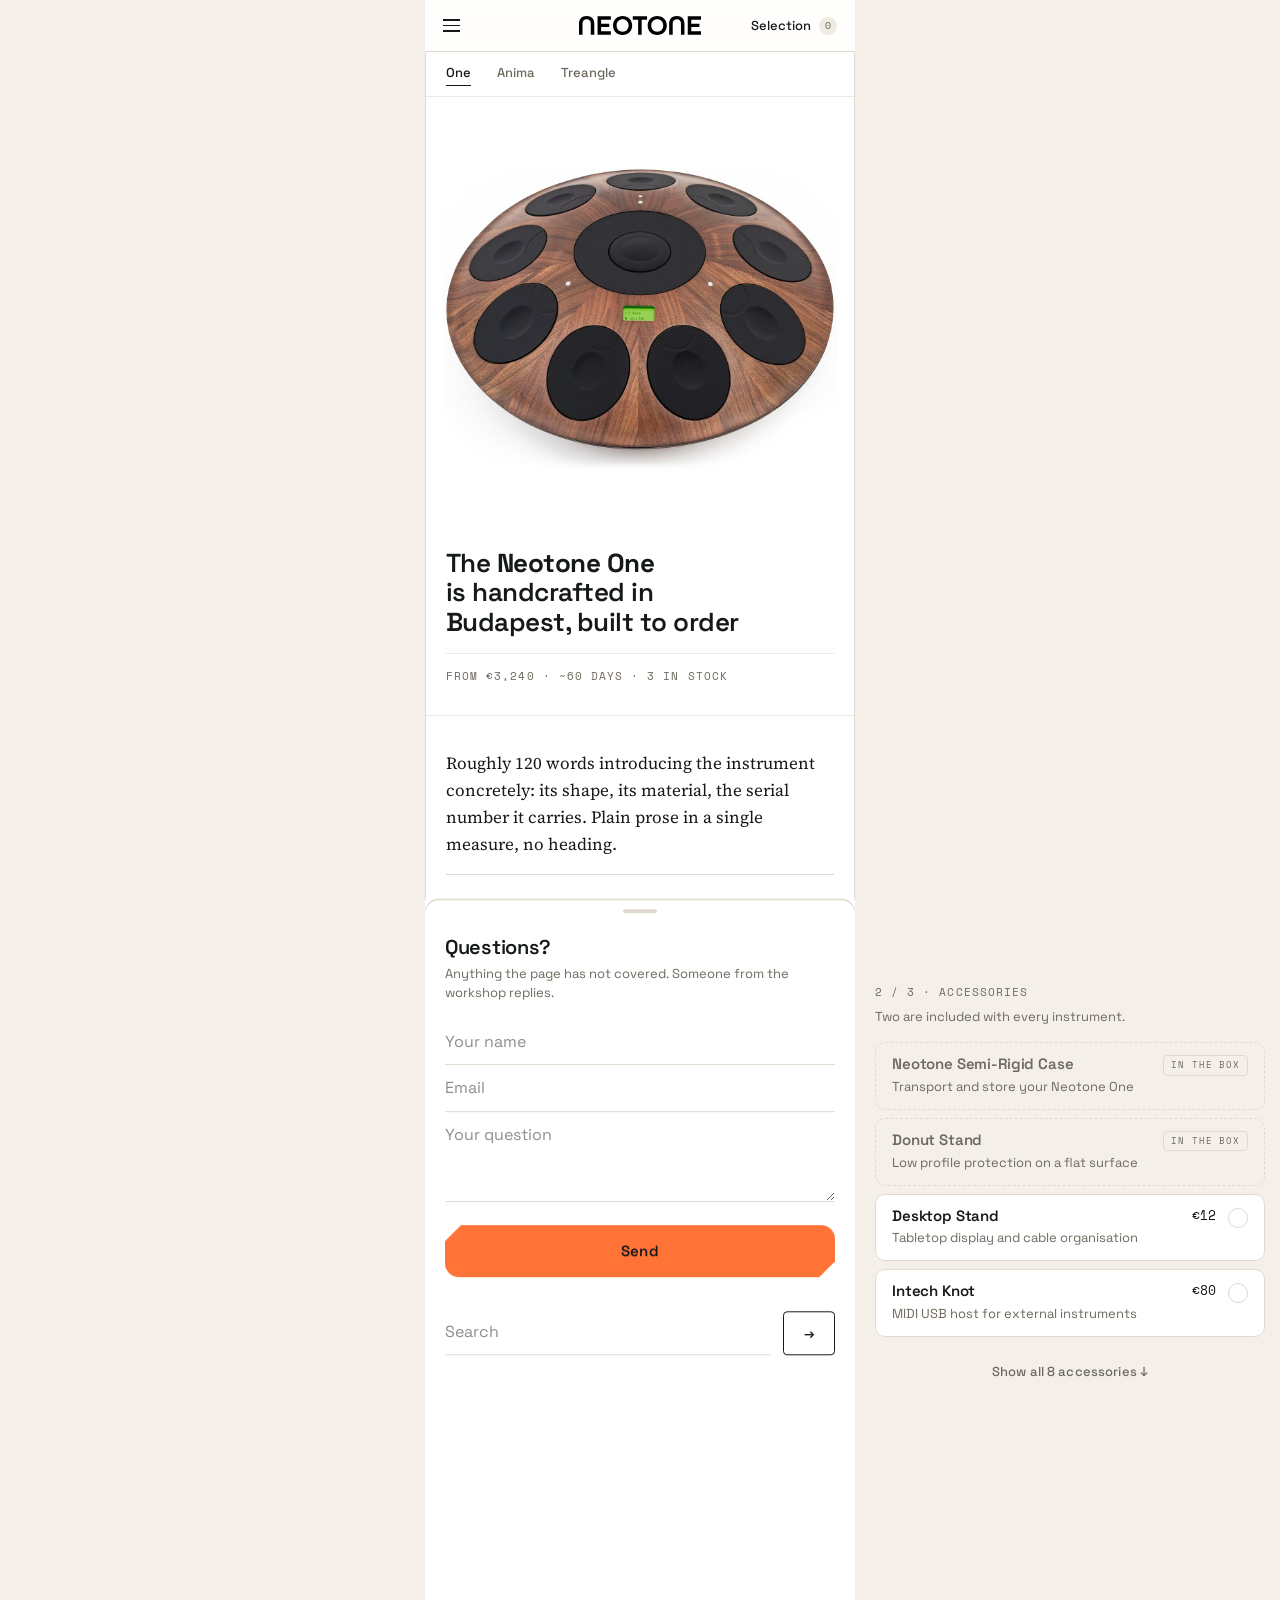
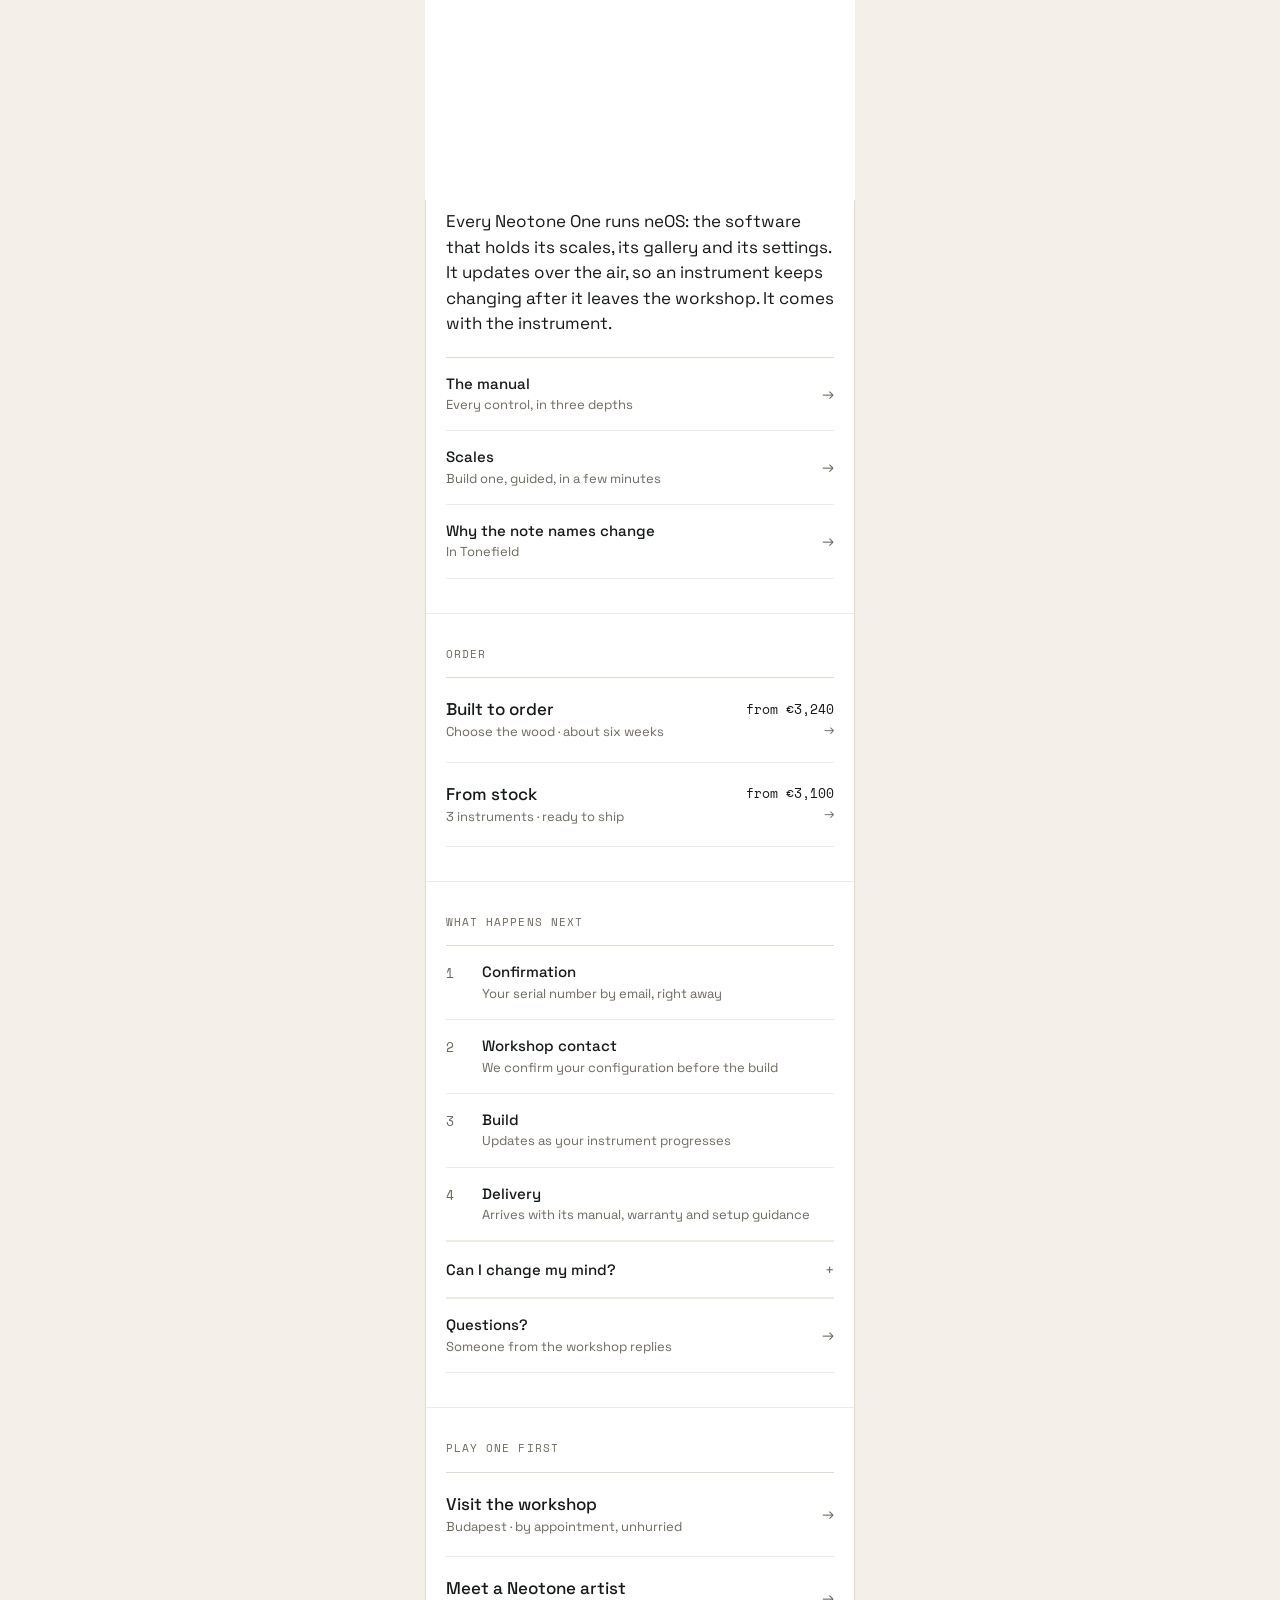
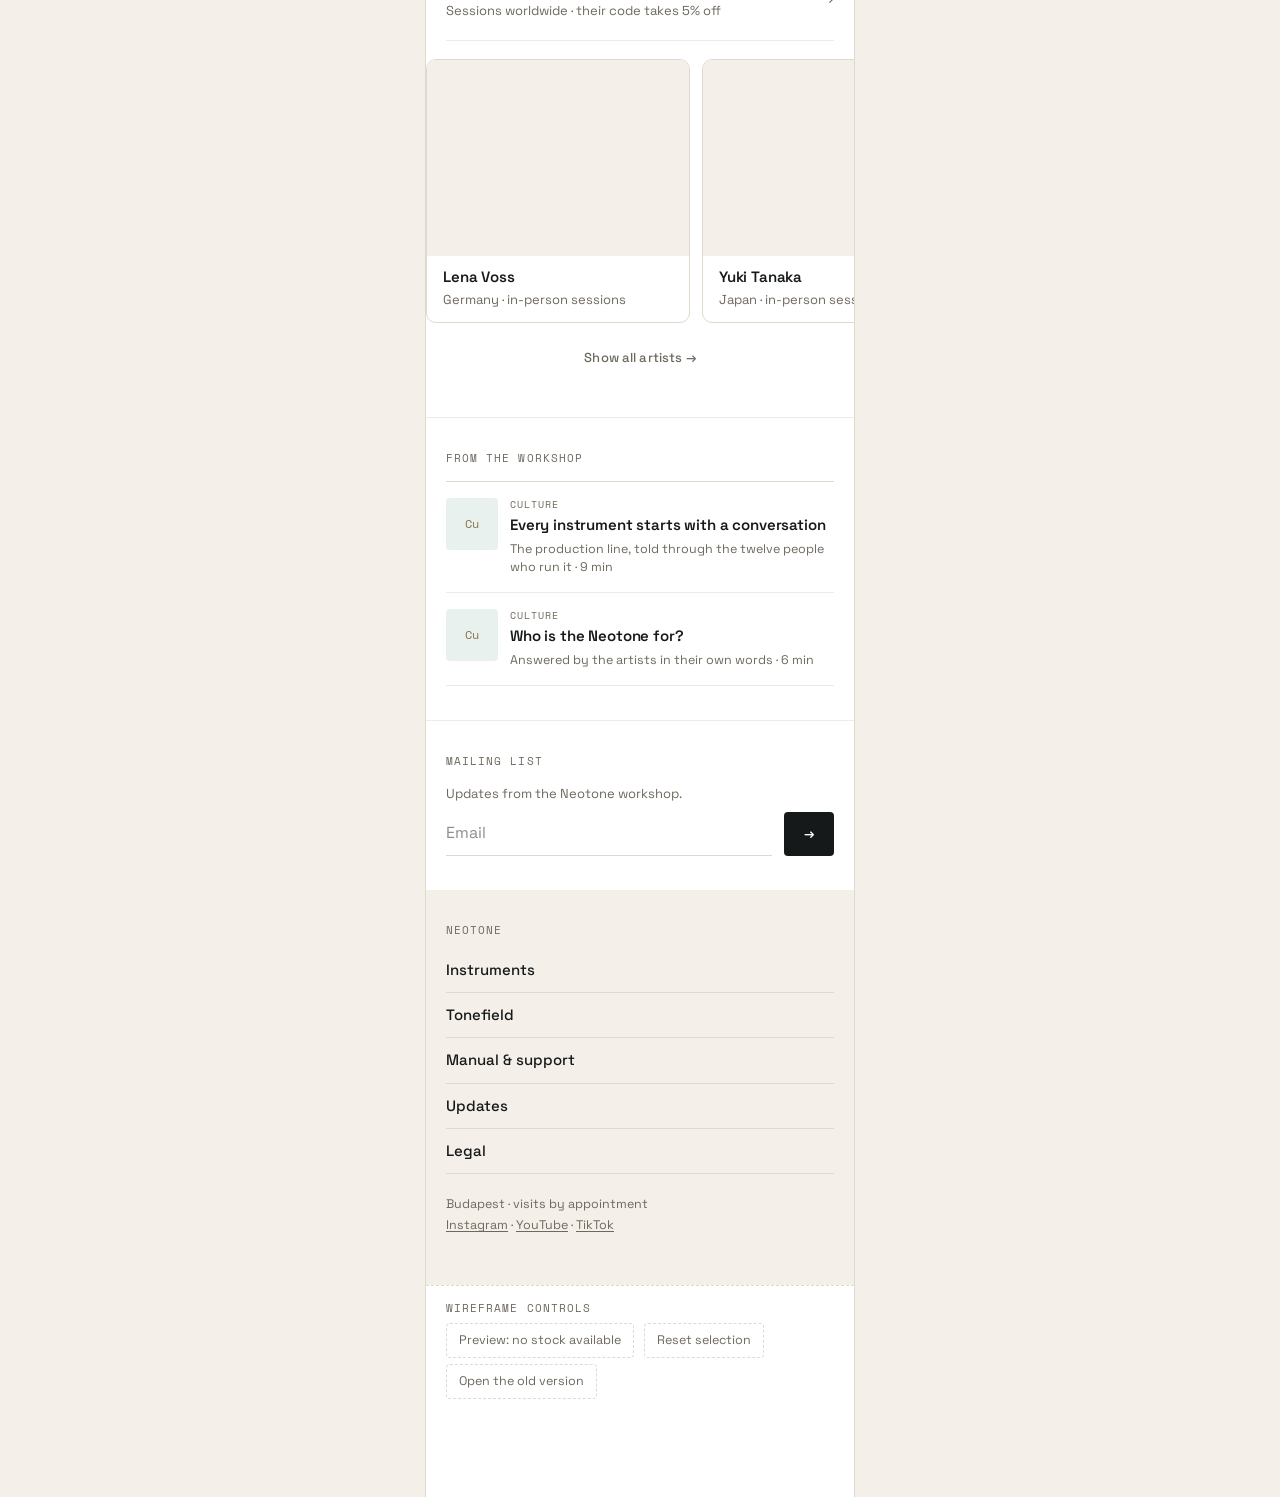
==== commit fd0958ea: "design system v1 NEON art + warm tech. White ground, warm neutrals, the wood and the photography car" ====
--- a/index.html
+++ b/index.html
@@ -3,8 +3,11 @@
 <head>
 <meta charset="utf-8">
 <meta name="viewport" content="width=device-width, initial-scale=1, viewport-fit=cover">
-<meta name="theme-color" content="#ffffff">
+<meta name="theme-color" content="#FFFFFF">
 <title>One · Neotone</title>
+<link rel="preconnect" href="https://fonts.googleapis.com">
+<link rel="preconnect" href="https://fonts.gstatic.com" crossorigin>
+<link rel="stylesheet" href="https://fonts.googleapis.com/css2?family=Space+Grotesk:wght@400;500;600;700&family=Source+Serif+4:opsz,wght@8..60,400;8..60,600&family=Space+Mono:wght@400;700&display=swap">
 <link rel="stylesheet" href="neo.css">
 <style>
 /* ---- page: the instrument --------------------------------- */
@@ -12,7 +15,7 @@
 .app{padding-bottom:calc(var(--buy) + var(--safe-b) + 8px);}
 
 .hero{padding:0;border-top:0;}
-.hero-media{width:100%;aspect-ratio:1/1;background:#fff;display:flex;align-items:center;justify-content:center;overflow:hidden;}
+.hero-media{width:100%;aspect-ratio:1/1;background:var(--bg);display:flex;align-items:center;justify-content:center;overflow:hidden;}
 .hero-media img{width:100%;height:100%;object-fit:contain;padding:4% 4% 0;}
 .hero-body{padding:24px var(--pad) 30px;}
 .hero-body .meta{margin-top:16px;padding-top:14px;border-top:1px solid var(--line-soft);}
@@ -41,7 +44,7 @@
 .buybar{
   position:fixed;bottom:0;left:50%;z-index:55;
   width:100%;max-width:var(--app);
-  background:rgba(255,255,255,.94);backdrop-filter:saturate(180%) blur(12px);
+  background:var(--veil);backdrop-filter:saturate(180%) blur(12px);
   border-top:1px solid var(--line);
   padding:10px var(--pad) calc(10px + var(--safe-b));
   display:flex;align-items:center;gap:14px;
@@ -49,8 +52,8 @@
 }
 .buybar.show{transform:translate(-50%,0);}
 .buybar .grow{flex:1;min-width:0;}
-.buybar .t{font-size:14.5px;font-weight:500;line-height:1.2;display:block;}
-.buybar .d{font-size:11px;letter-spacing:.09em;text-transform:uppercase;color:var(--muted);margin-top:3px;display:block;}
+.buybar .t{font-size:var(--t-ui);font-weight:600;line-height:1.2;display:block;}
+.buybar .d{font-family:var(--f-mono);font-size:9.5px;letter-spacing:var(--tr-label);text-transform:uppercase;color:var(--muted);margin-top:4px;display:block;}
 .buybar .btn{width:auto;padding:13px 26px;min-height:46px;}
 
 /* the configurator */
@@ -64,7 +67,7 @@
 .countrysel{display:flex;align-items:center;justify-content:space-between;gap:10px;width:100%;
   padding:12px 0;border-bottom:1px solid var(--line-soft);position:relative;}
 .countrysel select{position:absolute;inset:0;opacity:0;width:100%;height:100%;}
-.empty{border:1px solid var(--line);border-radius:3px;padding:24px 20px;text-align:center;}
+.empty{border:1px solid var(--line);border-radius:var(--r);padding:24px 20px;text-align:center;}
 .empty h3{margin-bottom:6px;}
 
 /* artists */
@@ -72,14 +75,14 @@
   padding:12px var(--pad);border-bottom:1px solid var(--line-soft);flex:0 0 auto;}
 .filters::-webkit-scrollbar{display:none;}
 .artist{display:flex;gap:13px;padding:15px 0;width:100%;text-align:left;align-items:flex-start;}
-.artist .av{flex:0 0 52px;width:52px;height:52px;background:var(--sunk);border-radius:2px;}
+.artist .av{flex:0 0 52px;width:52px;height:52px;background:var(--surface-soft);border-radius:var(--r-sm);}
 .artist .grow{flex:1;min-width:0;}
-.artist .who{font-size:15px;font-weight:600;display:block;}
+.artist .who{font-size:var(--t-ui);font-weight:600;display:block;letter-spacing:-.01em;}
 .artist .what{font-size:13px;color:var(--muted);line-height:1.45;margin-top:3px;display:block;}
-.artist .st{font-size:11px;letter-spacing:.08em;text-transform:uppercase;color:var(--ink);margin-top:7px;display:block;}
+.artist .st{font-family:var(--f-mono);font-size:9.5px;letter-spacing:var(--tr-label);text-transform:uppercase;color:var(--ink);margin-top:8px;display:block;}
 .artist .st.no{color:var(--muted);}
 .links{display:flex;flex-wrap:wrap;gap:8px;padding:2px 0 16px;}
-.links a{border:1px solid var(--line);border-radius:20px;padding:7px 14px;font-size:13px;color:var(--ink-2);}
+.links a{border:1px solid var(--line);border-radius:var(--r-pill);padding:8px 14px;font-size:var(--t-small);font-weight:500;color:var(--ink);}
 </style>
 </head>
 <body>
@@ -260,7 +263,7 @@
 
 <div class="buybar" id="buybar">
   <span class="grow"><span class="t">Neotone One</span><span class="d">From €3,240</span></span>
-  <button class="btn" onclick="startOrder('build')">Order</button>
+  <button class="btn action" onclick="startOrder('build')">Order</button>
 </div>
 
 <!-- the configurator -->
@@ -322,9 +325,9 @@
     </div>
 
   </div>
-  <div class="sheet-foot">
+  <div class="sheet-foot raised">
     <span class="grow"><span class="amt" id="ord-amt">€3,330</span><span class="cap" id="ord-cap">Subtotal · ex VAT</span></span>
-    <button class="btn" id="ord-next" onclick="stepNext()">Next</button>
+    <button class="btn action" id="ord-next" onclick="stepNext()">Next</button>
   </div>
 </div>
 
@@ -343,7 +346,7 @@
     <p class="small" style="margin-top:6px;">We’ll email you when a new instrument is listed. No account required.</p>
     <form style="margin-top:16px;" id="contact-form">
       <input class="field" type="email" placeholder="Email address" required>
-      <button class="btn" type="submit" style="margin-top:18px;">Notify me</button>
+      <button class="btn action" type="submit" style="margin-top:18px;">Notify me</button>
     </form>
   </div>
 </div>
@@ -447,10 +450,10 @@
   var map = { shell:'dg-shell', dome:'dg-dome', fields:'dg-fields', rim:'dg-rim' };
   ['dg-shell','dg-dome','dg-fields','dg-rim'].forEach(function(id){
     var el = $(id), lit = (part === 'all') || (map[part] === id);
-    el.setAttribute('opacity', lit ? '1' : '.34');
-    if (id === 'dg-fields' || id === 'dg-dome') el.setAttribute('fill', lit ? '#9c9c9a' : '#d4d4d2');
-    if (id === 'dg-shell') el.setAttribute('fill', lit ? '#cfcfcd' : '#e4e4e2');
-    if (id === 'dg-rim') el.setAttribute('stroke', lit ? '#6e6e6e' : '#c9c9c9');
+    el.setAttribute('opacity', lit ? '1' : '.45');
+    if (id === 'dg-fields' || id === 'dg-dome') el.setAttribute('fill', lit ? '#16191A' : '#8C8F8A');
+    if (id === 'dg-shell') el.setAttribute('fill', lit ? '#8B714D' : '#DCD3C4');
+    if (id === 'dg-rim') el.setAttribute('stroke', lit ? '#16191A' : '#C9C0B0');
   });
 }
 
--- a/neo.css
+++ b/neo.css
@@ -1,22 +1,66 @@
 /* ============================================================
-   Neotone — mobile wireframe system
-   Shared across index, tonefield, an article, updates, manual.
-   Nothing here is styled: it is a wireframe. The visual system
-   replaces the tokens at the top and very little else.
+   Neotone — design system v1
+   "NEON art + warm tech": white ground, warm neutrals, the wood
+   and the photography carry the colour. Green is state, orange
+   is action, and they never meet inside one component.
+
+   Everything below the token block is derived. To reskin the
+   site, change the tokens.
    ============================================================ */
 
 :root{
-  --ink:#111;
-  --ink-2:#3a3a3a;
-  --muted:#6e6e6e;
-  --line:#dcdcdc;
-  --line-soft:#ededed;
-  --bg:#fff;
-  --sunk:#f1f1f0;
-  --sunk-2:#e6e6e4;
+  /* ---- colour ------------------------------------------- */
+  --bg:#FFFFFF;              /* the ground, everywhere            */
+  --sunk:#F4F0E9;            /* inert: placeholders, footer       */
+  --surface:#CEE0DA;         /* mint: raised, selected, sticky    */
+  --surface-soft:#E9F1EE;    /* mint at rest                      */
+  --ink:#16191A;             /* graphite text                     */
+  --muted:#6E695E;           /* secondary text, warm              */
+  --line:#E0DACE;            /* borders and rules, warm           */
+  --line-soft:#EFEAE2;       /* hairlines inside a group          */
+  --wood:#8B714D;            /* the material                      */
+  --steel:#8C8F8A;           /* aluminium, the hardware           */
+  --accent:#A3D4C1;          /* signal green — STATE              */
+  --action:#FF7337;          /* orange — ACTION                   */
+  --on-ink:#FFFFFF;
+  /* White on #FF7337 is 2.7:1 — it fails WCAG AA for button text.
+     Ink on the same orange is 6.6:1 and keeps the brand colour intact.
+     One token to revert if the mockup's white is non-negotiable. */
+  --on-action:#16191A;
+  --ok:#2F6B4F;
+  --bad:#B3452B;
+  --scrim:rgba(22,25,26,.34);
+  --veil:rgba(255,255,255,.90);   /* translucent bars */
+
+  /* ---- type --------------------------------------------- */
+  --f-ui:"Space Grotesk","Helvetica Neue",Arial,sans-serif;
+  --f-prose:"Source Serif 4",Georgia,"Times New Roman",serif;
+  --f-mono:"Space Mono",ui-monospace,"SFMono-Regular",Menlo,monospace;
+
+  --t-display:32px;  --lh-display:1.08;
+  --t-title:26px;    --lh-title:1.14;
+  --t-head:20px;     --lh-head:1.2;
+  --t-lead:17px;     --lh-lead:1.5;
+  --t-body:17px;     --lh-body:1.6;
+  --t-ui:15px;       --lh-ui:1.35;
+  --t-small:13px;    --lh-small:1.45;
+  --t-label:10.5px;  --lh-label:1.3;
+  --tr-label:.10em;  /* Space Mono is ~20% wider than the grotesk;
+                        the old .16em wrapped the longer labels */
+
+  /* ---- space -------------------------------------------- */
+  --s1:4px; --s2:8px; --s3:12px; --s4:16px;
+  --s5:20px; --s6:26px; --s7:34px; --s8:48px;
+  --pad:var(--s5);
+
+  /* ---- shape -------------------------------------------- */
+  --r-sm:4px; --r:10px; --r-lg:14px; --r-pill:999px;
+  --chamfer:22px;      /* media */
+  --chamfer-sm:16px;   /* the primary button */
+
+  /* ---- frame -------------------------------------------- */
   --app:430px;
   --bar:52px;
-  --pad:20px;
   --safe-b:env(safe-area-inset-bottom, 0px);
   --ease:cubic-bezier(.22,.61,.36,1);
 }
@@ -26,8 +70,8 @@
 body{
   background:var(--sunk);
   color:var(--ink);
-  font-family:-apple-system,BlinkMacSystemFont,"Segoe UI","Helvetica Neue",Arial,sans-serif;
-  font-size:16px;line-height:1.6;
+  font-family:var(--f-ui);
+  font-size:var(--t-ui);line-height:var(--lh-ui);
   overscroll-behavior-y:none;
 }
 body.locked{position:fixed;width:100%;overflow:hidden;}
@@ -38,27 +82,49 @@
 :focus-visible{outline:2px solid var(--ink);outline-offset:2px;}
 
 /* ---- the phone column ------------------------------------- */
-.app{
-  width:100%;max-width:var(--app);margin:0 auto;background:var(--bg);
-  min-height:100vh;
-}
-@media (min-width:520px){
-  .app{border-left:1px solid var(--line);border-right:1px solid var(--line);}
+.app{width:100%;max-width:var(--app);margin:0 auto;background:var(--bg);min-height:100vh;}
+@media (min-width:520px){ .app{border-left:1px solid var(--line);border-right:1px solid var(--line);} }
+
+/* ---- the one graphic element ------------------------------
+   Two clips, applied in order: border-radius rounds all four
+   corners, then the polygon cuts the top-left and bottom-right
+   back to 45°. Two rounded corners, two chamfered ones.
+   Allowed on three things only: the hero, the primary CTA, a
+   featured photograph. Anywhere else it becomes decoration. */
+.chamfer{
+  border-radius:var(--r-lg);
+  clip-path:polygon(
+    var(--chamfer) 0, 100% 0,
+    100% calc(100% - var(--chamfer)),
+    calc(100% - var(--chamfer)) 100%,
+    0 100%, 0 var(--chamfer));
 }
 
 /* ---- type ------------------------------------------------- */
-.lbl{font-size:10.5px;letter-spacing:.16em;text-transform:uppercase;color:var(--muted);display:block;}
-h1{font-size:29px;line-height:1.14;font-weight:500;letter-spacing:-.02em;text-wrap:balance;}
+.lbl{
+  font-family:var(--f-mono);font-size:var(--t-label);line-height:var(--lh-label);
+  letter-spacing:var(--tr-label);text-transform:uppercase;color:var(--muted);display:block;
+}
+h1{font-size:var(--t-title);line-height:var(--lh-title);font-weight:600;letter-spacing:-.02em;text-wrap:balance;}
 h1 em{font-style:normal;font-weight:700;}
-h2{font-size:19px;line-height:1.25;font-weight:600;letter-spacing:-.01em;}
-h3{font-size:15px;font-weight:600;line-height:1.3;}
-p{font-size:16px;line-height:1.62;color:var(--ink-2);}
-.meta{font-size:11.5px;letter-spacing:.1em;text-transform:uppercase;color:var(--muted);line-height:1.5;display:block;}
-.small{font-size:13px;line-height:1.5;color:var(--muted);}
+h2{font-size:var(--t-head);line-height:var(--lh-head);font-weight:600;letter-spacing:-.015em;}
+h3{font-size:var(--t-ui);font-weight:600;line-height:1.3;}
+p{font-size:var(--t-lead);line-height:var(--lh-lead);color:var(--ink);}
+.meta{
+  font-family:var(--f-mono);font-size:var(--t-label);letter-spacing:var(--tr-label);
+  text-transform:uppercase;color:var(--muted);line-height:1.55;display:block;
+}
+.small{font-size:var(--t-small);line-height:var(--lh-small);color:var(--muted);}
+.num{font-family:var(--f-mono);font-variant-numeric:tabular-nums;}
+
+/* prose is the other voice: the workshop speaks in serif,
+   the machine in the grotesk. */
+.prose p,.piece-body p{font-family:var(--f-prose);font-size:var(--t-body);line-height:var(--lh-body);color:var(--ink);}
 .pull{
-  margin:24px 0;padding:20px 0;
+  font-family:var(--f-prose);
+  margin:var(--s6) 0;padding:var(--s5) 0;
   border-top:1px solid var(--line);border-bottom:1px solid var(--line);
-  font-size:19px;line-height:1.4;font-weight:500;letter-spacing:-.01em;color:var(--ink);
+  font-size:21px;line-height:1.38;font-weight:600;letter-spacing:-.01em;color:var(--ink);
   text-wrap:balance;
 }
 
@@ -66,106 +132,113 @@
 .appbar{
   position:fixed;top:0;left:50%;transform:translateX(-50%);
   width:100%;max-width:var(--app);height:var(--bar);z-index:60;
-  background:rgba(255,255,255,.92);backdrop-filter:saturate(180%) blur(12px);
+  background:var(--veil);backdrop-filter:saturate(180%) blur(12px);
   border-bottom:1px solid var(--line);
   display:grid;grid-template-columns:1fr auto 1fr;align-items:center;
-  padding:0 8px;
+  padding:0 var(--s2);
 }
 .appbar .mark{justify-self:center;}
 .appbar .mark img{height:19px;width:auto;}
 .iconbtn{
-  height:40px;min-width:40px;padding:0 10px;display:flex;align-items:center;gap:6px;
-  font-size:13px;color:var(--ink);white-space:nowrap;
+  height:40px;min-width:40px;padding:0 10px;display:flex;align-items:center;gap:var(--s2);
+  font-size:var(--t-small);font-weight:500;color:var(--ink);white-space:nowrap;
 }
 .iconbtn.r{justify-self:end;}
 .iconbtn .bars{display:block;width:17px;}
 .iconbtn .bars i{display:block;height:1.5px;background:var(--ink);margin:4px 0;}
 .selcount{
   display:inline-flex;align-items:center;justify-content:center;
-  min-width:17px;height:17px;padding:0 4px;border-radius:9px;
-  background:var(--sunk-2);color:var(--muted);font-size:10.5px;font-weight:600;
+  min-width:18px;height:18px;padding:0 5px;border-radius:var(--r-pill);
+  background:var(--line-soft);color:var(--muted);
+  font-family:var(--f-mono);font-size:10px;
   transition:background .2s,color .2s;
 }
-.selcount.on{background:var(--ink);color:#fff;}
-.progress{
-  position:absolute;left:0;bottom:-1px;height:1.5px;width:0;background:var(--ink);
-  transition:width .1s linear;
-}
+.selcount.on{background:var(--accent);color:var(--ink);}
+.progress{position:absolute;left:0;bottom:-1px;height:2px;width:0;background:var(--ink);transition:width .1s linear;}
 
 /* ---- sub navigation --------------------------------------- */
 .switcher{
   margin-top:var(--bar);
-  display:flex;gap:22px;padding:11px var(--pad) 10px;
+  display:flex;gap:var(--s6);padding:var(--s3) var(--pad) 10px;
   border-bottom:1px solid var(--line-soft);
   overflow-x:auto;scrollbar-width:none;
 }
 .switcher::-webkit-scrollbar{display:none;}
-.switcher a{font-size:13.5px;color:var(--muted);white-space:nowrap;padding-bottom:3px;}
-.switcher a.on{color:var(--ink);border-bottom:1px solid var(--ink);}
+.switcher a{font-size:var(--t-small);font-weight:500;color:var(--muted);white-space:nowrap;padding-bottom:3px;}
+.switcher a.on{color:var(--ink);border-bottom:1.5px solid var(--ink);}
 
 /* ---- sections --------------------------------------------- */
-section{padding:34px var(--pad);border-top:1px solid var(--line-soft);}
+section{padding:var(--s7) var(--pad);border-top:1px solid var(--line-soft);}
 section:first-of-type{border-top:0;}
-.sec-head{margin-bottom:16px;}
-
-/* ---- rows (the workhorse) --------------------------------- */
+.sec-head{margin-bottom:var(--s4);}
+
+/* ---- rows ------------------------------------------------- */
 .rows{border-top:1px solid var(--line);}
 .rows.hair{border-top-color:var(--line-soft);}
 .rows.none{border-top:0;}
 .row{
-  width:100%;display:flex;align-items:center;gap:14px;text-align:left;
-  padding:15px 0;border-bottom:1px solid var(--line-soft);
+  width:100%;display:flex;align-items:center;gap:var(--s4);text-align:left;
+  padding:var(--s4) 0;border-bottom:1px solid var(--line-soft);
   min-height:56px;transition:opacity .15s;
 }
 .row:active{opacity:.55;}
 .row .grow{flex:1;min-width:0;}
-.row .t{font-size:15.5px;font-weight:500;line-height:1.3;color:var(--ink);display:block;}
-.row .d{font-size:13px;line-height:1.4;color:var(--muted);margin-top:3px;display:block;}
-.row .val{font-size:14px;color:var(--ink);white-space:nowrap;font-variant-numeric:tabular-nums;display:block;}
-.row .arw{color:var(--muted);font-size:15px;flex:0 0 auto;}
-.row .n{flex:0 0 18px;font-size:12px;color:var(--muted);font-variant-numeric:tabular-nums;align-self:flex-start;padding-top:3px;}
-.row.lead-row{padding:18px 0;}
-.row.lead-row .t{font-size:17px;}
+.row .t{font-size:var(--t-ui);font-weight:500;line-height:1.3;color:var(--ink);display:block;}
+.row .d{font-size:var(--t-small);line-height:1.4;color:var(--muted);margin-top:3px;display:block;}
+.row .val{font-family:var(--f-mono);font-size:var(--t-small);color:var(--ink);white-space:nowrap;font-variant-numeric:tabular-nums;display:block;}
+.row .arw{color:var(--muted);font-size:var(--t-ui);flex:0 0 auto;}
+.row .n{
+  flex:0 0 20px;font-family:var(--f-mono);font-size:var(--t-small);color:var(--muted);
+  align-self:flex-start;padding-top:3px;
+}
+.row.lead-row{padding:var(--s5) 0;}
+.row.lead-row .t{font-size:var(--t-lead);}
 
 /* ---- article row ------------------------------------------ */
 .arow{
-  width:100%;display:flex;gap:13px;text-align:left;align-items:flex-start;
-  padding:14px 0;border-bottom:1px solid var(--line-soft);transition:opacity .15s;
+  width:100%;display:flex;gap:var(--s3);text-align:left;align-items:flex-start;
+  padding:var(--s4) 0;border-bottom:1px solid var(--line-soft);transition:opacity .15s;
 }
 .arow:active{opacity:.55;}
 .arow .th{
-  flex:0 0 52px;width:52px;height:52px;background:var(--sunk);border-radius:2px;
+  flex:0 0 52px;width:52px;height:52px;background:var(--surface-soft);border-radius:var(--r-sm);
   display:flex;align-items:center;justify-content:center;overflow:hidden;
-  font-size:12px;font-weight:600;color:#bdbdbb;letter-spacing:.04em;
+  font-family:var(--f-mono);font-size:12px;color:var(--wood);letter-spacing:.04em;
 }
 .arow .th img{width:100%;height:100%;object-fit:cover;}
 .arow .grow{flex:1;min-width:0;}
-.arow .k{font-size:9.5px;letter-spacing:.14em;text-transform:uppercase;color:var(--muted);display:block;margin-bottom:4px;}
-.arow .t{font-size:15.5px;font-weight:500;line-height:1.26;color:var(--ink);display:block;letter-spacing:-.005em;}
-.arow .m{font-size:12px;color:var(--muted);display:block;margin-top:5px;}
-
-/* ---- lead media ------------------------------------------- */
+.arow .k{
+  font-family:var(--f-mono);font-size:9.5px;letter-spacing:var(--tr-label);
+  text-transform:uppercase;color:var(--muted);display:block;margin-bottom:5px;
+}
+.arow .t{font-size:var(--t-ui);font-weight:600;line-height:1.26;color:var(--ink);display:block;letter-spacing:-.01em;}
+.arow .m{font-size:12.5px;line-height:1.45;color:var(--muted);display:block;margin-top:5px;}
+
+/* ---- media ------------------------------------------------ */
 .lead-media{width:100%;background:var(--sunk);display:flex;align-items:center;justify-content:center;overflow:hidden;}
 .lead-media img{width:100%;height:100%;object-fit:contain;}
-.lead-media .ph{font-size:10.5px;letter-spacing:.16em;text-transform:uppercase;color:var(--muted);}
-.media-cap{padding:10px var(--pad) 0;font-size:12.5px;line-height:1.45;color:var(--muted);}
+.lead-media .ph{
+  font-family:var(--f-mono);font-size:var(--t-label);letter-spacing:var(--tr-label);
+  text-transform:uppercase;color:var(--steel);
+}
+.media-cap{padding:var(--s3) var(--pad) 0;font-size:12.5px;line-height:1.45;color:var(--muted);}
 
 /* ---- chips ------------------------------------------------ */
 .chips{
-  display:flex;gap:8px;overflow-x:auto;scrollbar-width:none;
+  display:flex;gap:var(--s2);overflow-x:auto;scrollbar-width:none;
   margin:0 calc(var(--pad) * -1);padding:0 var(--pad) 2px;
 }
 .chips::-webkit-scrollbar{display:none;}
 .chip{
-  flex:0 0 auto;border:1px solid var(--line);border-radius:20px;
-  padding:8px 15px;font-size:13.5px;color:var(--muted);white-space:nowrap;
+  flex:0 0 auto;border:1px solid var(--line);border-radius:var(--r-pill);
+  padding:8px 15px;font-size:var(--t-small);font-weight:500;color:var(--muted);white-space:nowrap;
   transition:background .2s,color .2s,border-color .2s;
 }
-.chip.on{background:var(--ink);border-color:var(--ink);color:#fff;}
-.chip .ct{opacity:.55;margin-left:5px;font-variant-numeric:tabular-nums;}
+.chip.on{background:var(--accent);border-color:var(--accent);color:var(--ink);}
+.chip .ct{font-family:var(--f-mono);opacity:.6;margin-left:6px;font-variant-numeric:tabular-nums;}
 .chipbar{
   position:sticky;top:var(--bar);z-index:40;
-  background:rgba(255,255,255,.94);backdrop-filter:saturate(180%) blur(12px);
+  background:var(--veil);backdrop-filter:saturate(180%) blur(12px);
   border-bottom:1px solid var(--line-soft);
   padding:10px var(--pad);
 }
@@ -174,37 +247,41 @@
 /* ---- cards ------------------------------------------------ */
 .card{
   width:100%;text-align:left;display:block;
-  border:1px solid var(--line);border-radius:3px;overflow:hidden;background:var(--bg);
-  transition:border-color .2s,box-shadow .2s,transform .12s var(--ease);
+  border:1px solid var(--line);border-radius:var(--r);overflow:hidden;background:var(--bg);
+  transition:border-color .2s,background .2s,box-shadow .2s,transform .12s var(--ease);
 }
 .card:active{transform:scale(.985);}
-.card.sel{border-color:var(--ink);box-shadow:inset 0 0 0 1px var(--ink);}
+.card.sel{
+  background:var(--surface);border-color:var(--accent);
+  box-shadow:inset 0 0 0 1px var(--accent);
+}
 .card.incl{border-style:dashed;background:transparent;}
 .card.incl:active{transform:none;}
 .card.incl .card-name,.card.incl .card-note{color:var(--muted);}
-.card-media{background:#fff;aspect-ratio:3/2;display:flex;align-items:center;justify-content:center;}
+.card-media{background:var(--bg);aspect-ratio:3/2;display:flex;align-items:center;justify-content:center;}
 .card-media img{width:100%;height:100%;object-fit:contain;}
-.card-body{padding:13px 14px;display:flex;gap:12px;align-items:flex-start;}
+.card-body{padding:var(--s3) var(--s4);display:flex;gap:var(--s3);align-items:flex-start;}
 .card-body .grow{flex:1;min-width:0;}
-.card-name{font-size:15.5px;font-weight:600;line-height:1.25;display:block;}
-.card-note{font-size:13px;line-height:1.45;color:var(--muted);margin-top:4px;display:block;}
-.card-price{font-size:14px;white-space:nowrap;font-variant-numeric:tabular-nums;color:var(--ink);}
+.card-name{font-size:var(--t-ui);font-weight:600;line-height:1.25;display:block;letter-spacing:-.01em;}
+.card-note{font-size:var(--t-small);line-height:1.45;color:var(--muted);margin-top:var(--s1);display:block;}
+.card-price{font-family:var(--f-mono);font-size:var(--t-small);white-space:nowrap;font-variant-numeric:tabular-nums;color:var(--ink);}
 .card-price.zero{color:var(--muted);}
 .tick{
   flex:0 0 20px;width:20px;height:20px;border-radius:50%;border:1px solid var(--line);
   display:flex;align-items:center;justify-content:center;font-size:11px;color:transparent;
   transition:background .2s,border-color .2s,color .2s;margin-top:1px;
 }
-.card.sel .tick{background:var(--ink);border-color:var(--ink);color:#fff;}
+.card.sel .tick{background:var(--ink);border-color:var(--ink);color:var(--on-ink);}
 .badge{
-  font-size:9.5px;letter-spacing:.1em;text-transform:uppercase;color:var(--muted);
-  border:1px solid var(--line);padding:2px 6px;border-radius:2px;font-weight:500;white-space:nowrap;
-}
+  font-family:var(--f-mono);font-size:9px;letter-spacing:var(--tr-label);text-transform:uppercase;
+  color:var(--muted);border:1px solid var(--line);padding:3px 7px;border-radius:var(--r-sm);white-space:nowrap;
+}
+.badge.state{background:var(--surface-soft);border-color:var(--accent);color:var(--ink);}
 
 /* ---- h-scroll rail ---------------------------------------- */
 .rail{
-  display:flex;gap:12px;overflow-x:auto;scroll-snap-type:x mandatory;
-  scrollbar-width:none;margin:0 calc(var(--pad) * -1);padding:0 var(--pad) 4px;
+  display:flex;gap:var(--s3);overflow-x:auto;scroll-snap-type:x mandatory;
+  scrollbar-width:none;margin:0 calc(var(--pad) * -1);padding:0 var(--pad) var(--s1);
 }
 .rail::-webkit-scrollbar{display:none;}
 .rail > *{flex:0 0 68%;scroll-snap-align:start;}
@@ -215,35 +292,49 @@
 .disc-body{display:grid;grid-template-rows:0fr;transition:grid-template-rows .3s var(--ease);}
 .disc.open .disc-body{grid-template-rows:1fr;}
 .disc-body > div{overflow:hidden;}
-.disc-inner{padding:0 0 18px;}
+.disc-inner{padding:0 0 var(--s5);}
 .disc .arw{transition:transform .25s var(--ease);display:inline-block;}
 .disc.open .arw{transform:rotate(45deg);}
 
-/* ---- buttons ---------------------------------------------- */
+/* ---- buttons ----------------------------------------------
+   Ink is the default. Orange is reserved for the one action
+   that moves the reader forward, and only one is ever on
+   screen at a time. */
 .btn{
-  display:flex;align-items:center;justify-content:center;gap:8px;
-  width:100%;min-height:50px;padding:14px 20px;background:var(--ink);color:#fff;
-  font-size:15.5px;font-weight:500;border-radius:3px;
+  display:flex;align-items:center;justify-content:center;gap:var(--s2);
+  width:100%;min-height:50px;padding:var(--s4) var(--s5);
+  background:var(--ink);color:var(--on-ink);
+  font-size:var(--t-ui);font-weight:600;letter-spacing:.01em;border-radius:var(--r-sm);
   transition:opacity .15s,transform .12s var(--ease),background .2s,color .2s;
 }
 .btn:active{transform:scale(.985);opacity:.85;}
-.btn[disabled]{background:var(--sunk-2);color:var(--muted);pointer-events:none;}
+.btn[disabled]{background:var(--line-soft);color:var(--muted);pointer-events:none;box-shadow:none;}
+.btn.action{
+  background:var(--action);color:var(--on-action);
+  border-radius:var(--r-lg);
+  clip-path:polygon(var(--chamfer-sm) 0, 100% 0, 100% calc(100% - var(--chamfer-sm)),
+              calc(100% - var(--chamfer-sm)) 100%, 0 100%, 0 var(--chamfer-sm));
+}
+.btn.action[disabled]{background:var(--line-soft);color:var(--muted);}
 .btn.ghost{background:transparent;color:var(--ink);border:1px solid var(--ink);}
-.btn.quiet{background:transparent;color:var(--muted);min-height:44px;font-size:14px;font-weight:400;}
-.btn.sm{min-height:44px;width:auto;padding:11px 20px;font-size:14.5px;}
+.btn.quiet{background:transparent;color:var(--muted);min-height:44px;font-size:var(--t-small);font-weight:500;}
+.btn.sm{min-height:44px;width:auto;padding:11px var(--s5);font-size:var(--t-small);}
 
 /* ---- fields ----------------------------------------------- */
-.field{width:100%;border-bottom:1px solid var(--line);padding:12px 0;font-size:16px;transition:border-color .2s;}
-.field::placeholder{color:#a9a9a9;}
+.field{
+  width:100%;border-bottom:1px solid var(--line);padding:var(--s3) 0;font-size:16px;
+  transition:border-color .2s;
+}
+.field::placeholder{color:var(--steel);}
 .field:focus{border-bottom-color:var(--ink);outline:none;}
-.inline-form{display:flex;gap:10px;align-items:flex-end;}
+.inline-form{display:flex;gap:var(--s3);align-items:flex-end;}
 .inline-form .field{flex:1;}
-.note{font-size:12.5px;color:var(--muted);margin-top:8px;line-height:1.45;}
-.note.ok{color:#2a7a2a;}
-.note.bad{color:#9e3b2a;}
+.note{font-size:12.5px;color:var(--muted);margin-top:var(--s2);line-height:1.45;}
+.note.ok{color:var(--ok);}
+.note.bad{color:var(--bad);}
 
 /* ---- sheets ----------------------------------------------- */
-.scrim{position:fixed;inset:0;z-index:70;background:rgba(0,0,0,.34);opacity:0;pointer-events:none;transition:opacity .3s var(--ease);}
+.scrim{position:fixed;inset:0;z-index:70;background:var(--scrim);opacity:0;pointer-events:none;transition:opacity .3s var(--ease);}
 .scrim.show{opacity:1;pointer-events:auto;}
 .sheet{
   position:fixed;left:50%;bottom:0;z-index:80;
@@ -255,58 +346,69 @@
 }
 .sheet.show{transform:translate(-50%,0);}
 .sheet.full{top:0;}
-.sheet.bottom{max-height:88vh;border-radius:14px 14px 0 0;box-shadow:0 -1px 0 var(--line);}
-.grab{width:34px;height:4px;background:var(--line);border-radius:2px;margin:9px auto 2px;flex:0 0 auto;}
+.sheet.bottom{max-height:88vh;border-radius:var(--r-lg) var(--r-lg) 0 0;box-shadow:0 -1px 0 var(--line);}
+.grab{width:34px;height:4px;background:var(--line);border-radius:var(--r-pill);margin:9px auto 2px;flex:0 0 auto;}
 .sheet-bar{
   flex:0 0 auto;height:var(--bar);display:grid;grid-template-columns:52px 1fr 52px;
   align-items:center;border-bottom:1px solid var(--line);
 }
-.sheet-bar .ttl{text-align:center;font-size:11px;letter-spacing:.15em;text-transform:uppercase;font-weight:600;}
+.sheet-bar .ttl{
+  text-align:center;font-family:var(--f-mono);font-size:var(--t-label);
+  letter-spacing:var(--tr-label);text-transform:uppercase;color:var(--ink);
+}
 .sheet-bar button{height:100%;display:flex;align-items:center;justify-content:center;font-size:16px;color:var(--ink);}
 .sheet-bar button[hidden]{visibility:hidden;}
-.sheet-body{flex:1;overflow-y:auto;-webkit-overflow-scrolling:touch;padding:20px var(--pad) 26px;}
+.sheet-body{flex:1;overflow-y:auto;-webkit-overflow-scrolling:touch;padding:var(--s5) var(--pad) var(--s6);}
 .sheet-foot{
   flex:0 0 auto;border-top:1px solid var(--line);background:var(--bg);
   padding:11px var(--pad) calc(11px + var(--safe-b));
-  display:flex;align-items:center;gap:14px;
-}
+  display:flex;align-items:center;gap:var(--s4);
+}
+.sheet-foot.raised{background:var(--surface);border-top-color:var(--accent);}
 .sheet-foot .grow{flex:1;min-width:0;}
-.sheet-foot .amt{font-size:17px;font-weight:600;line-height:1.1;font-variant-numeric:tabular-nums;letter-spacing:-.01em;display:block;}
-.sheet-foot .cap{font-size:10.5px;letter-spacing:.11em;text-transform:uppercase;color:var(--muted);margin-top:3px;display:block;}
-.sheet-foot .btn{width:auto;padding:13px 28px;min-height:48px;}
-
-.selrow{display:flex;align-items:center;gap:12px;padding:12px 0;border-bottom:1px solid var(--line-soft);}
-.selrow .thumb{flex:0 0 44px;width:44px;height:44px;background:var(--sunk);border-radius:2px;overflow:hidden;}
+.sheet-foot .amt{
+  font-family:var(--f-mono);font-size:18px;line-height:1.1;
+  font-variant-numeric:tabular-nums;letter-spacing:-.02em;display:block;color:var(--ink);
+}
+.sheet-foot .cap{
+  font-family:var(--f-mono);font-size:9.5px;letter-spacing:var(--tr-label);
+  text-transform:uppercase;color:var(--muted);margin-top:4px;display:block;
+}
+.sheet-foot .btn{width:auto;padding:13px var(--s6);min-height:48px;}
+
+.selrow{display:flex;align-items:center;gap:var(--s3);padding:var(--s3) 0;border-bottom:1px solid var(--line-soft);}
+.selrow .thumb{flex:0 0 44px;width:44px;height:44px;background:var(--sunk);border-radius:var(--r-sm);overflow:hidden;}
 .selrow .thumb img{width:100%;height:100%;object-fit:cover;}
-.selrow .x{color:var(--muted);font-size:13px;padding:6px 0 6px 10px;}
+.selrow .x{color:var(--muted);font-size:var(--t-small);padding:6px 0 6px var(--s3);}
 .sumline{
-  display:flex;align-items:baseline;justify-content:space-between;gap:14px;
-  padding:12px 0;border-bottom:1px solid var(--line-soft);font-size:15px;
-}
-.sumline .k{color:var(--ink-2);}
-.sumline .v{font-variant-numeric:tabular-nums;white-space:nowrap;}
-.sumline.total{border-bottom:0;border-top:1px solid var(--ink);margin-top:4px;padding-top:14px;font-size:17px;font-weight:600;}
+  display:flex;align-items:baseline;justify-content:space-between;gap:var(--s4);
+  padding:var(--s3) 0;border-bottom:1px solid var(--line-soft);font-size:var(--t-ui);
+}
+.sumline .k{color:var(--ink);}
+.sumline .v{font-family:var(--f-mono);font-variant-numeric:tabular-nums;white-space:nowrap;}
+.sumline.total{border-bottom:0;border-top:1px solid var(--ink);margin-top:var(--s1);padding-top:var(--s4);font-size:var(--t-lead);font-weight:600;}
 .sumline.muted .k,.sumline.muted .v{color:var(--muted);}
 
 /* ---- footer ----------------------------------------------- */
-.site-foot{background:var(--sunk);padding:30px var(--pad) 38px;}
+.site-foot{background:var(--sunk);padding:var(--s7) var(--pad) var(--s8);}
 .foot-links{display:flex;flex-direction:column;}
-.foot-links a{padding:11px 0;border-bottom:1px solid var(--sunk-2);font-size:15px;}
-.foot-meta{margin-top:20px;font-size:12.5px;color:var(--muted);line-height:1.7;}
+.foot-links a{padding:var(--s3) 0;border-bottom:1px solid var(--line);font-size:var(--t-ui);font-weight:500;}
+.foot-meta{margin-top:var(--s5);font-size:12.5px;color:var(--muted);line-height:1.7;}
 .foot-meta a{text-decoration:underline;text-underline-offset:2px;}
 
 /* ---- wireframe controls (not part of the design) ---------- */
-.wf{background:#fff;border-top:1px dashed var(--line);padding:14px var(--pad) 18px;}
-.wf .lbl{margin-bottom:8px;}
+.wf{background:var(--bg);border-top:1px dashed var(--line);padding:var(--s4) var(--pad) var(--s5);}
+.wf .lbl{margin-bottom:var(--s2);}
 .wf button,.wf a{
-  display:inline-block;border:1px dashed var(--line);border-radius:2px;padding:8px 12px;
+  display:inline-block;border:1px dashed var(--line);border-radius:var(--r-sm);padding:8px var(--s3);
   font-size:12.5px;color:var(--muted);margin:0 6px 6px 0;
 }
 
 .toast{
-  position:fixed;left:50%;bottom:calc(24px + var(--safe-b));z-index:90;
+  position:fixed;left:50%;bottom:calc(var(--s6) + var(--safe-b));z-index:90;
   transform:translate(-50%,14px);opacity:0;pointer-events:none;
-  background:var(--ink);color:#fff;font-size:13.5px;padding:11px 18px;border-radius:3px;
+  background:var(--ink);color:var(--on-ink);font-size:var(--t-small);
+  padding:11px var(--s5);border-radius:var(--r-sm);
   transition:opacity .25s var(--ease),transform .25s var(--ease);
   max-width:80%;text-align:center;
 }
